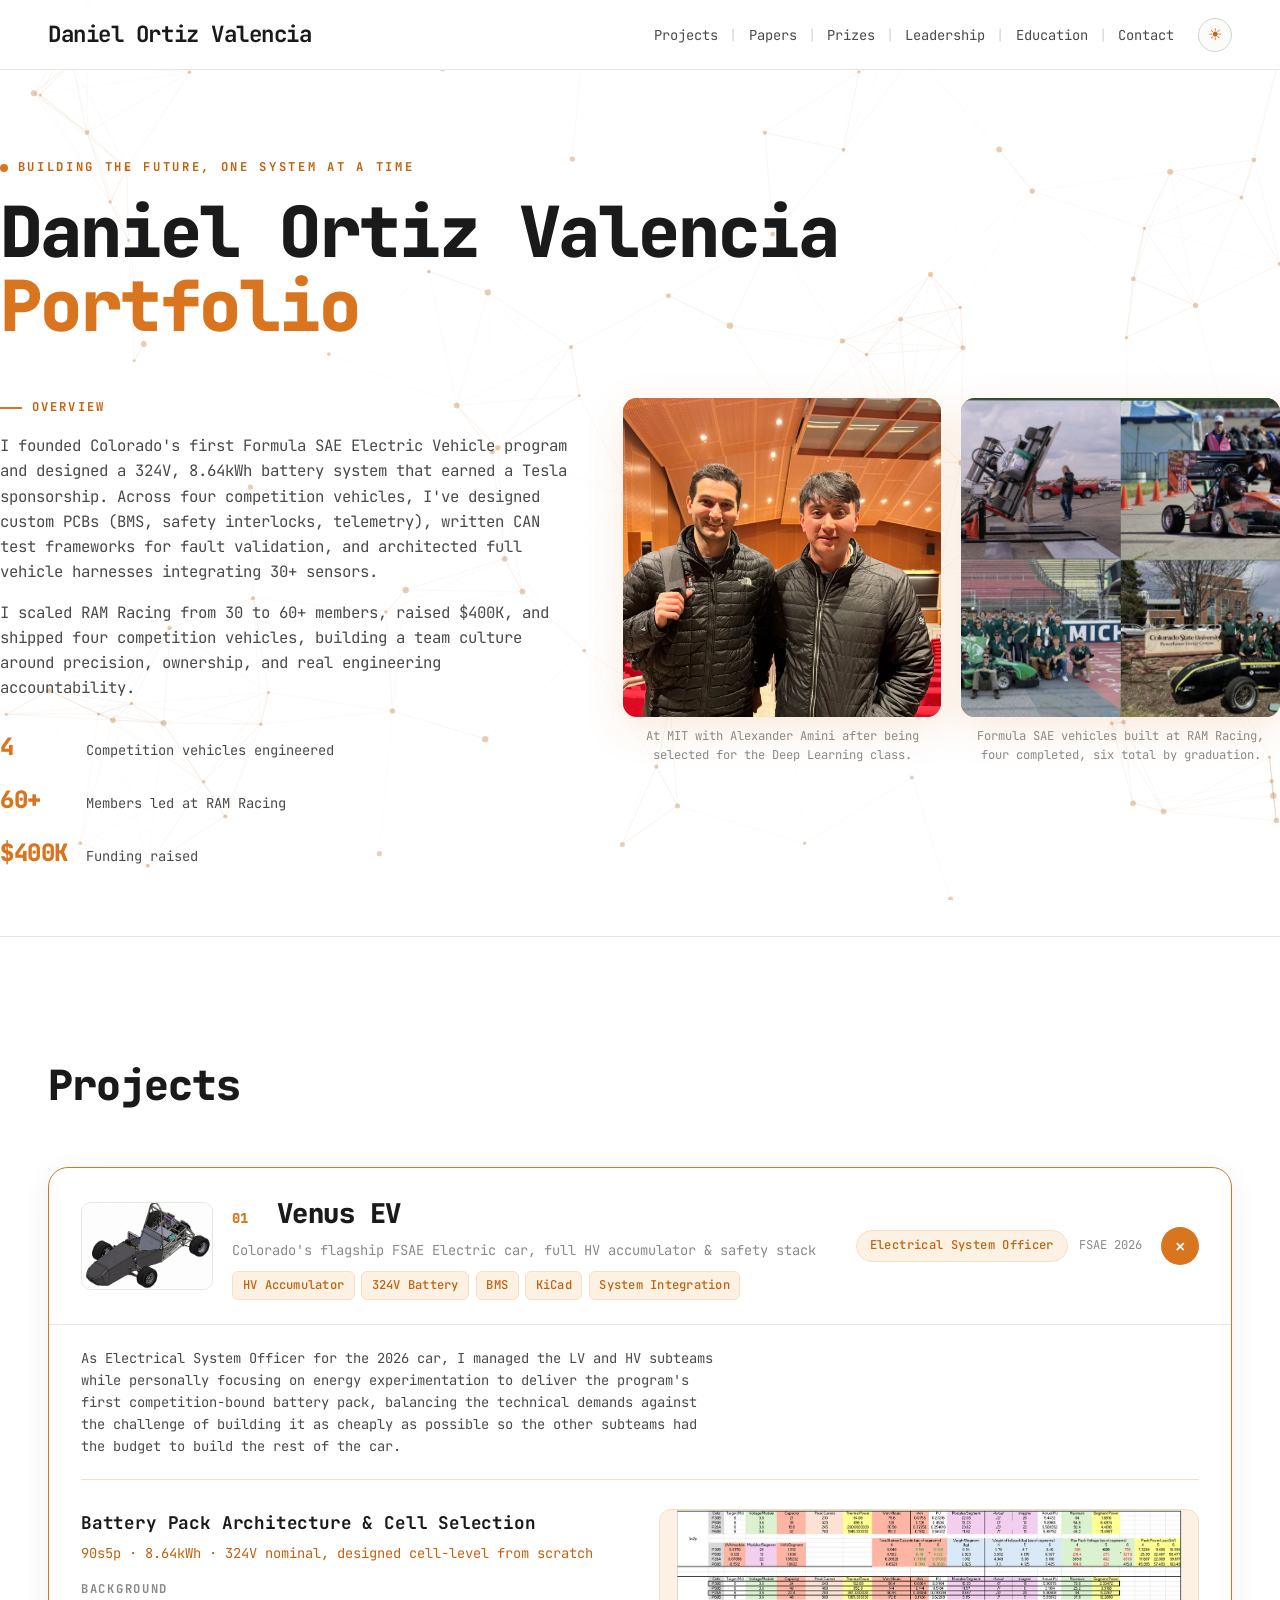
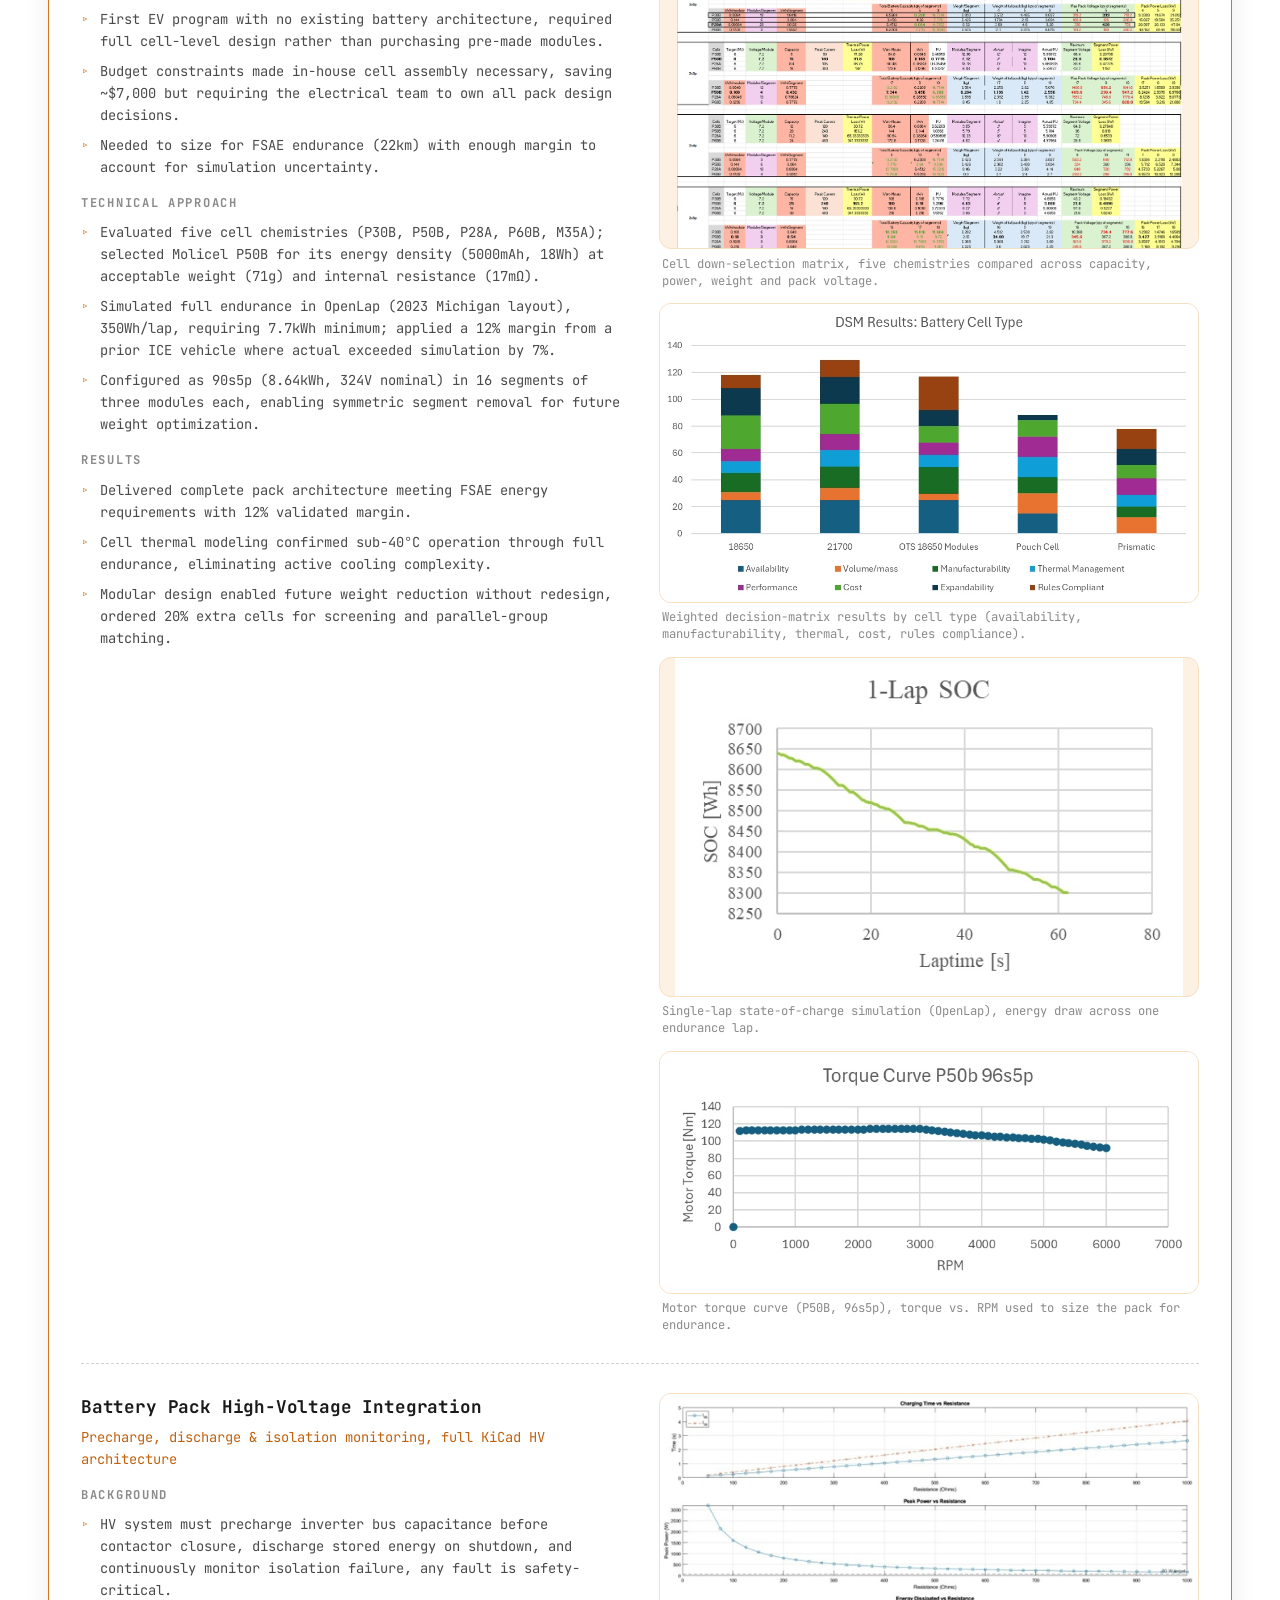
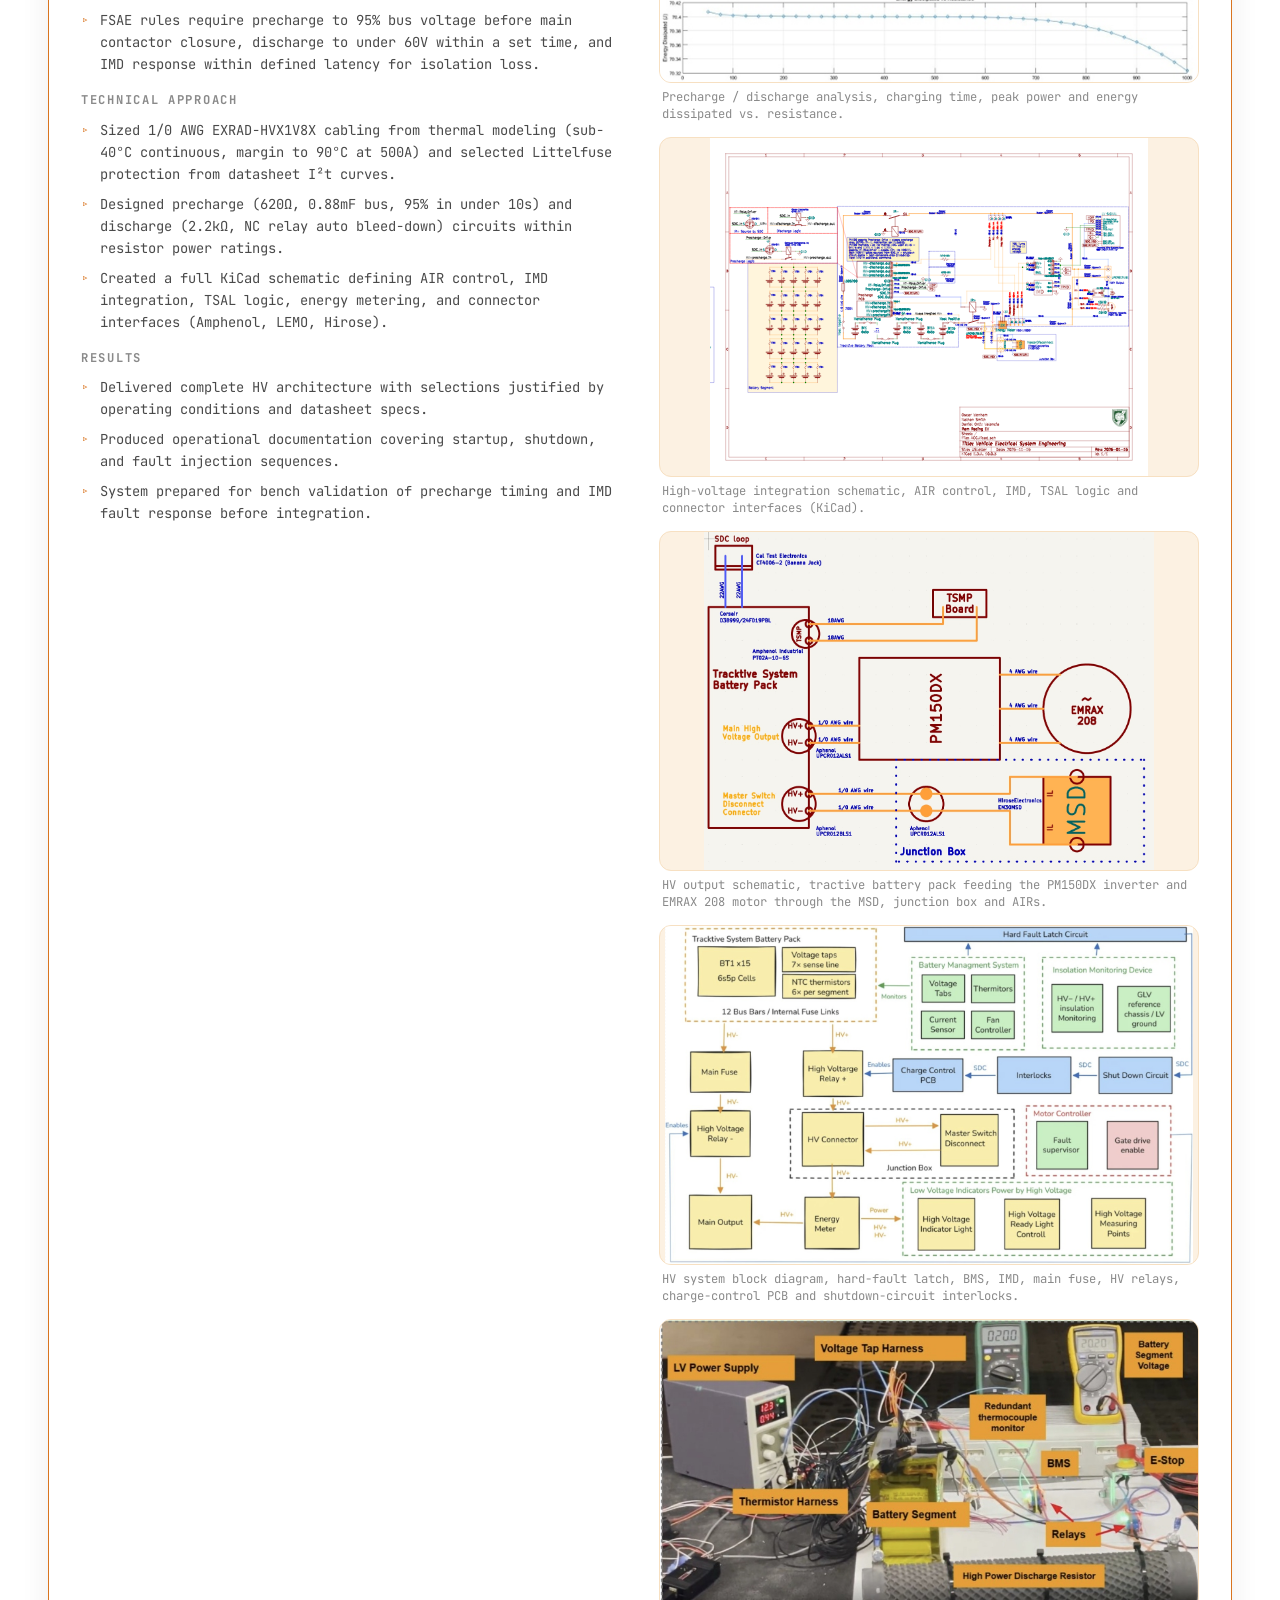
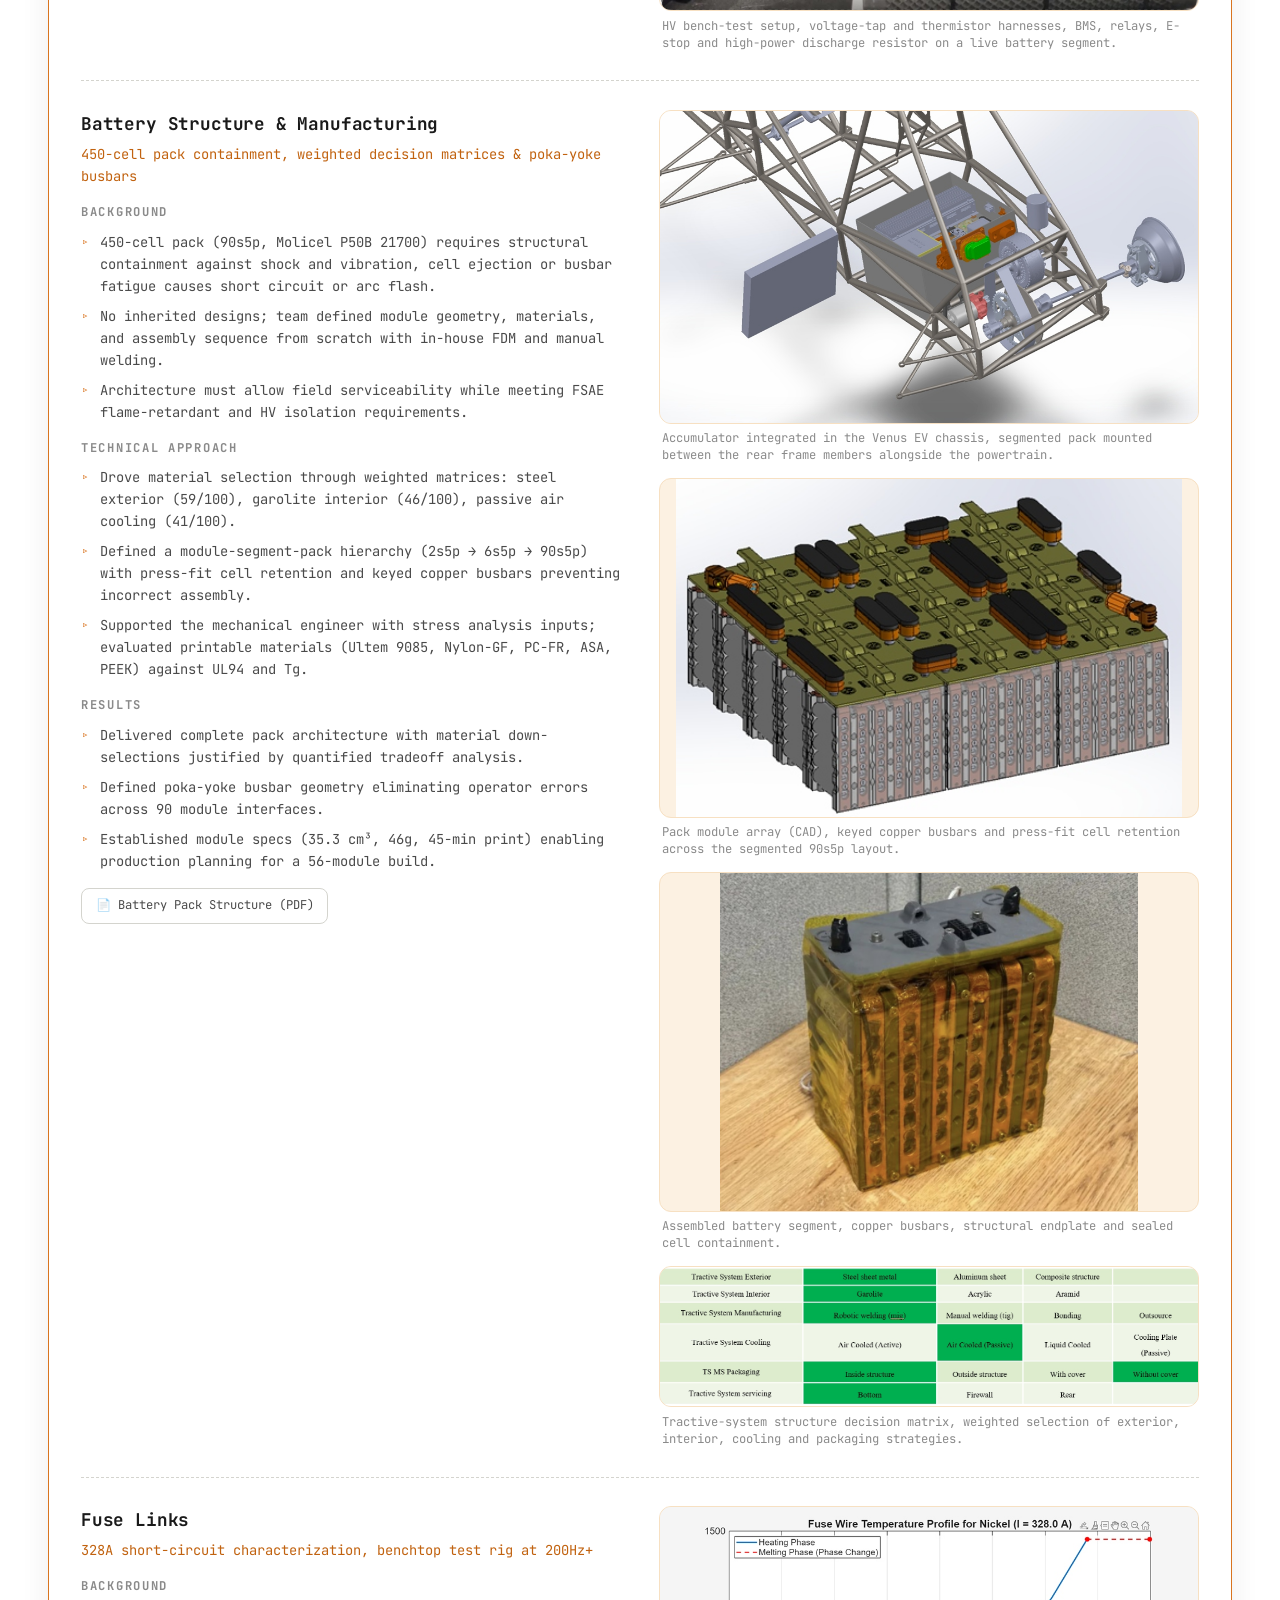
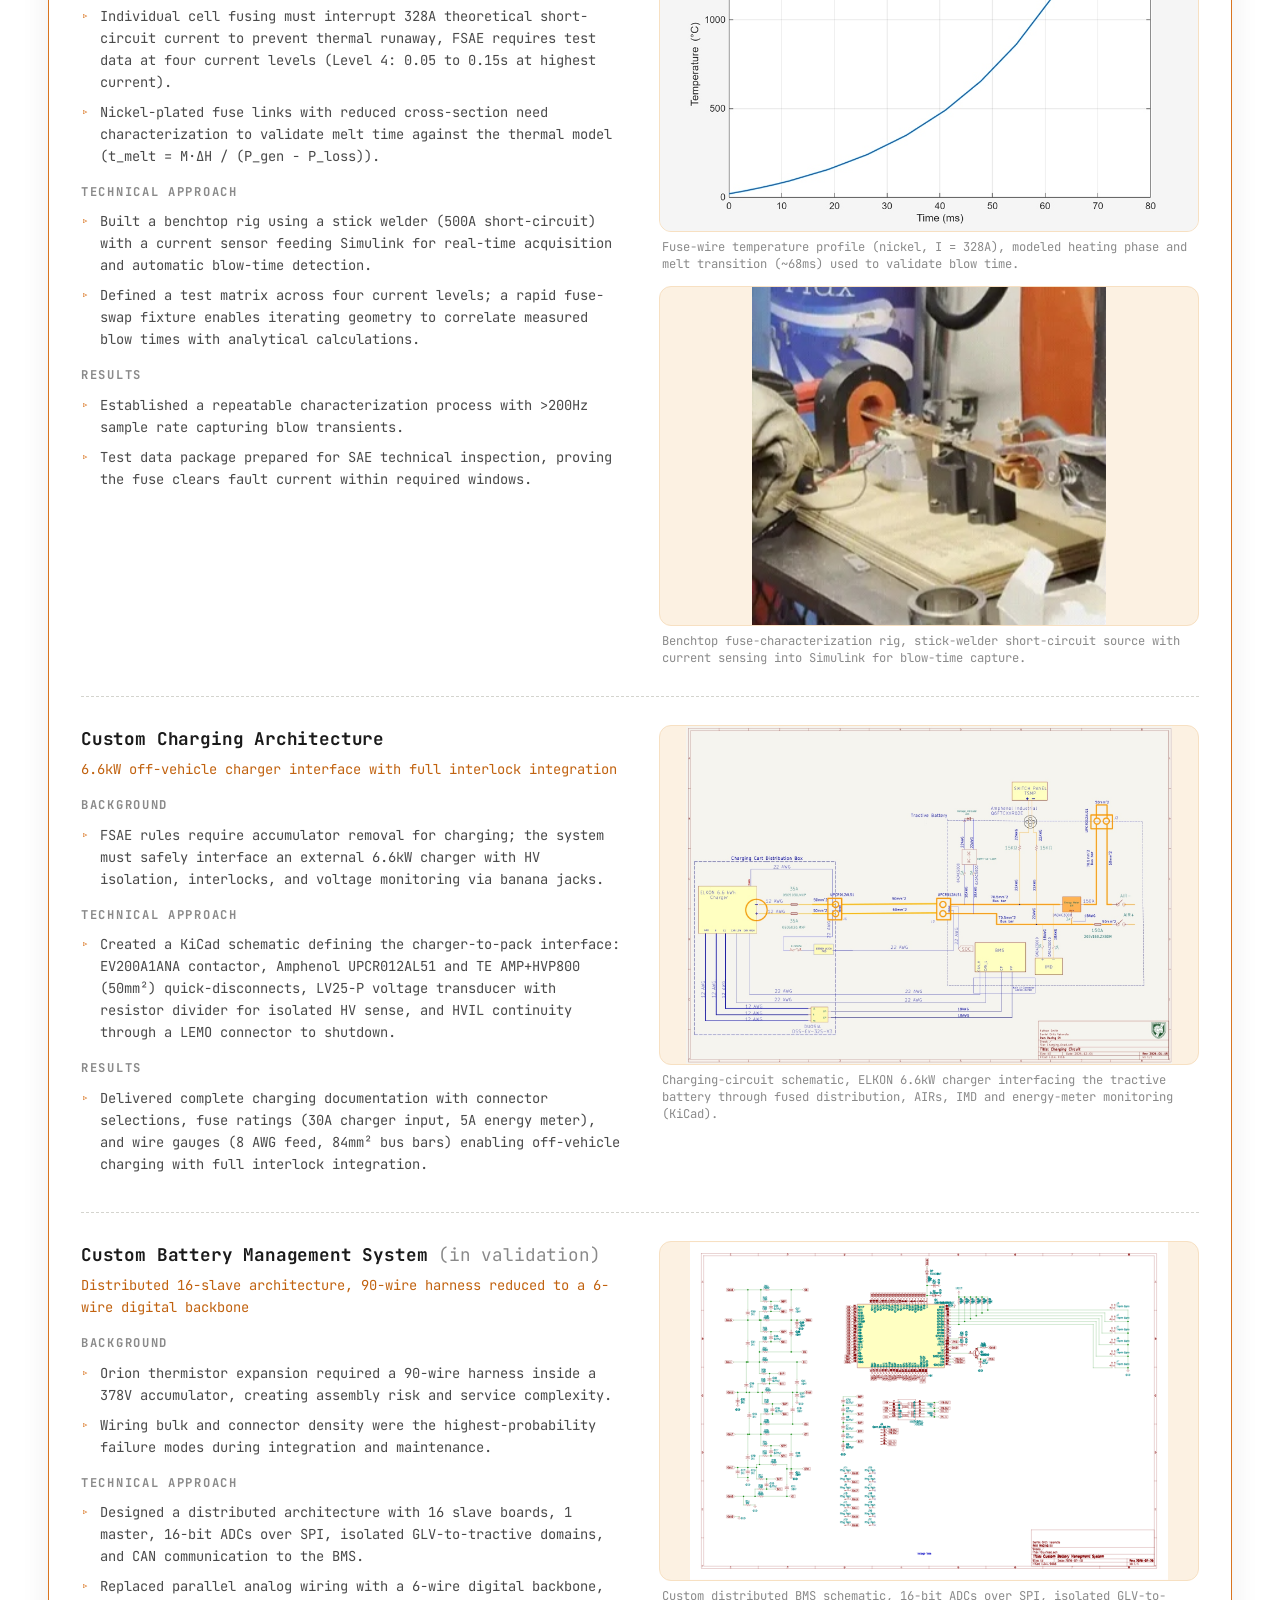
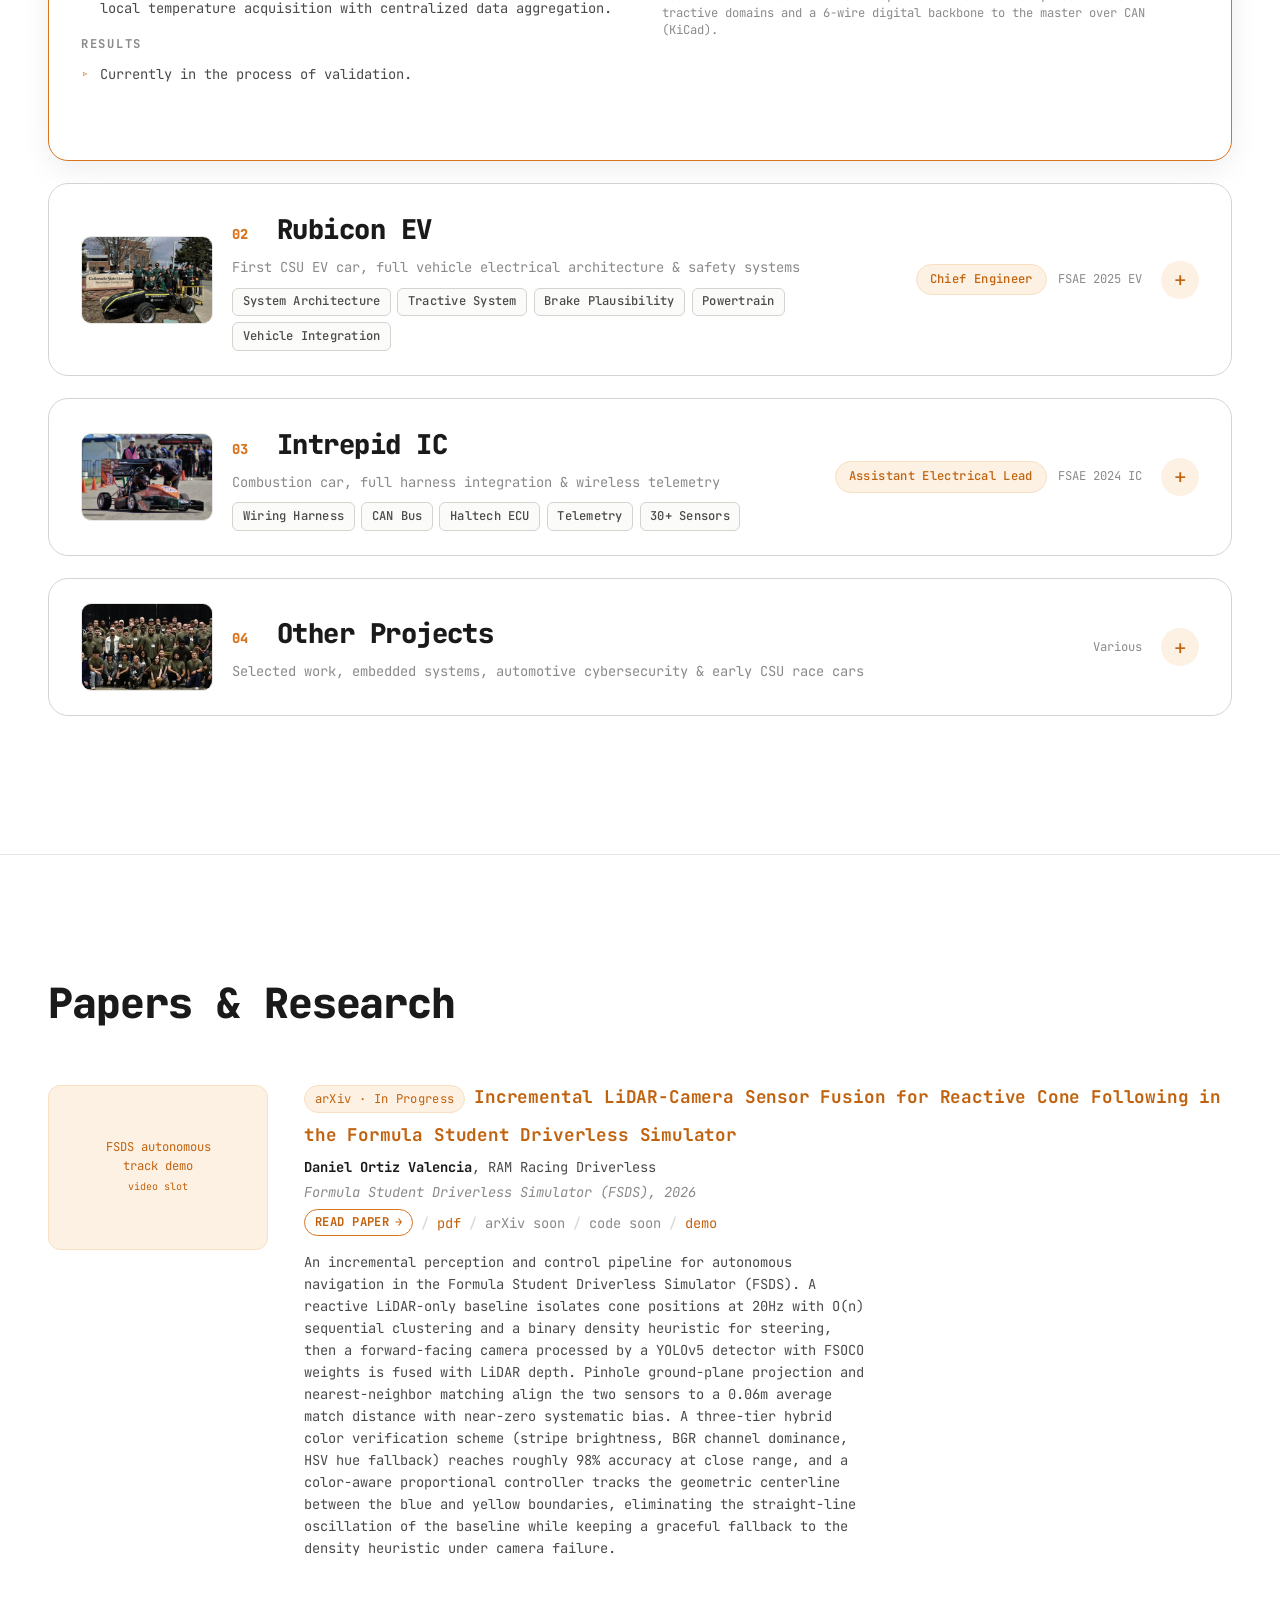
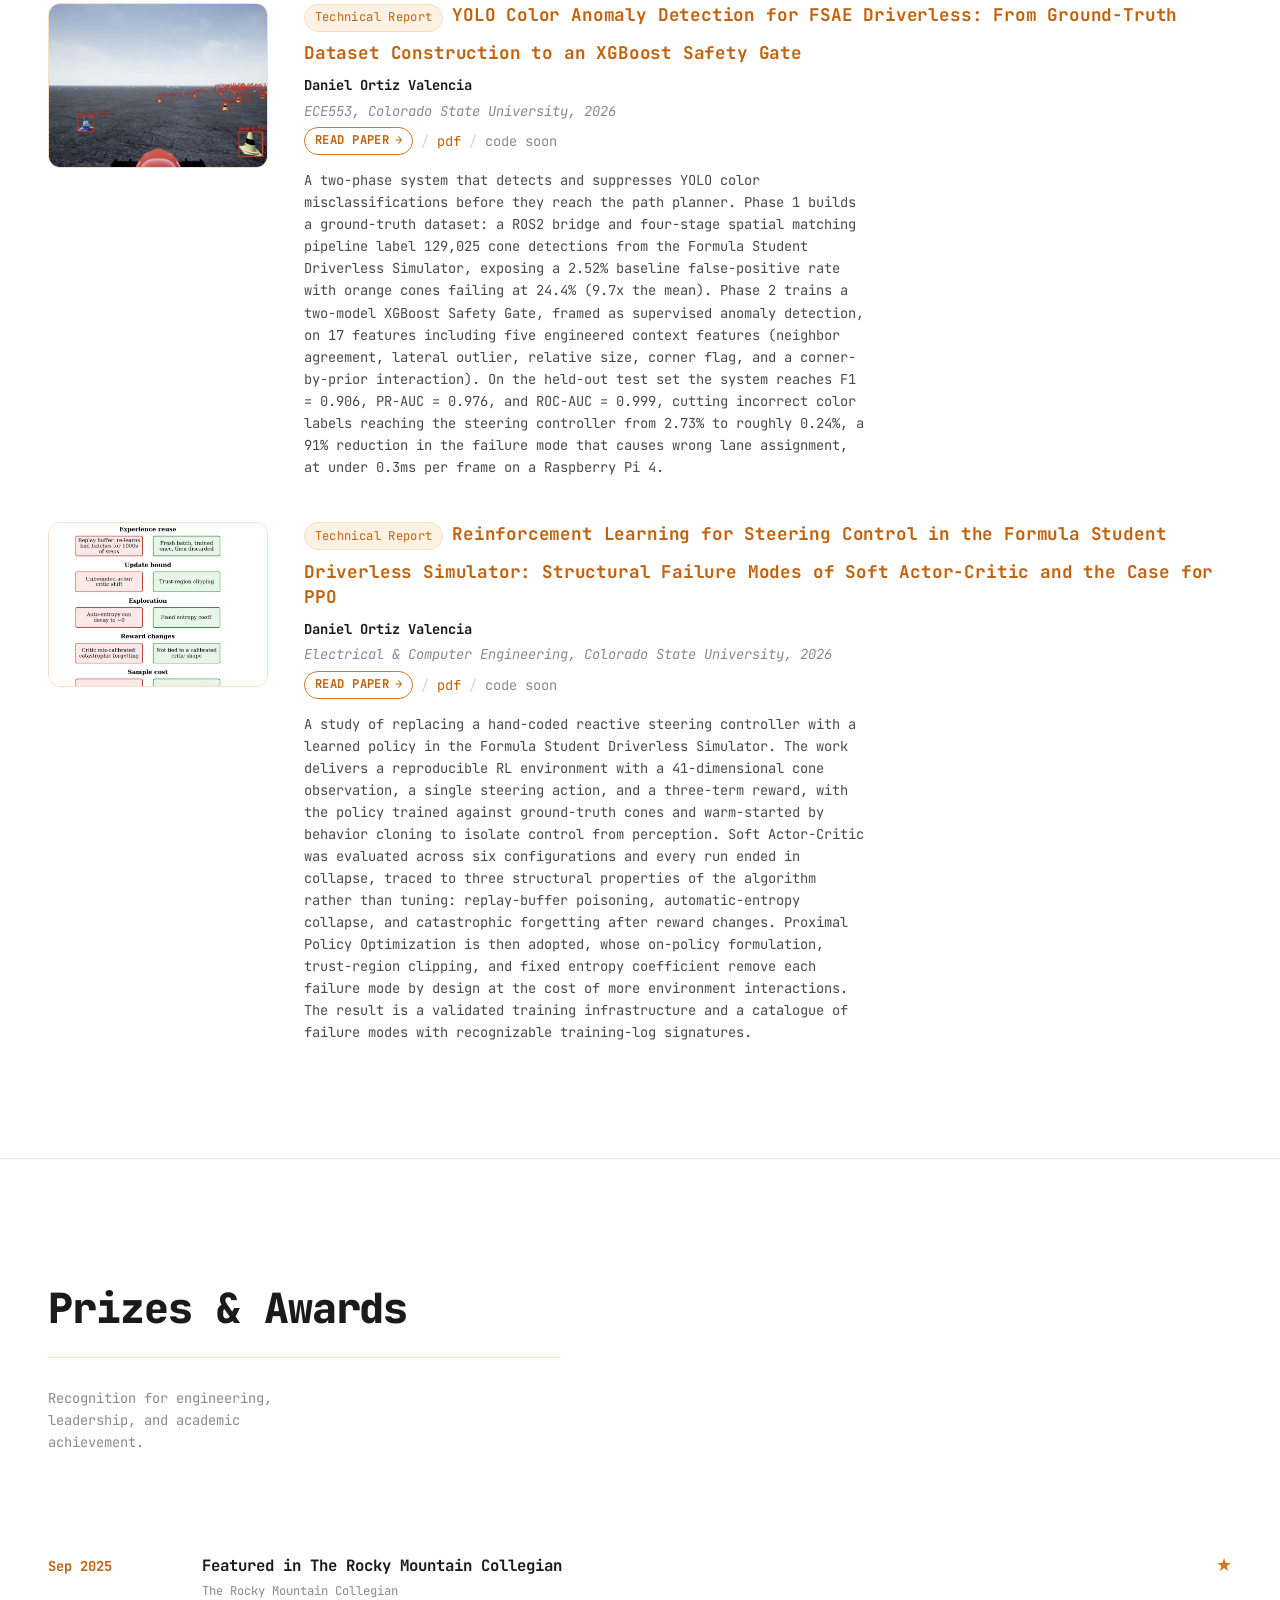
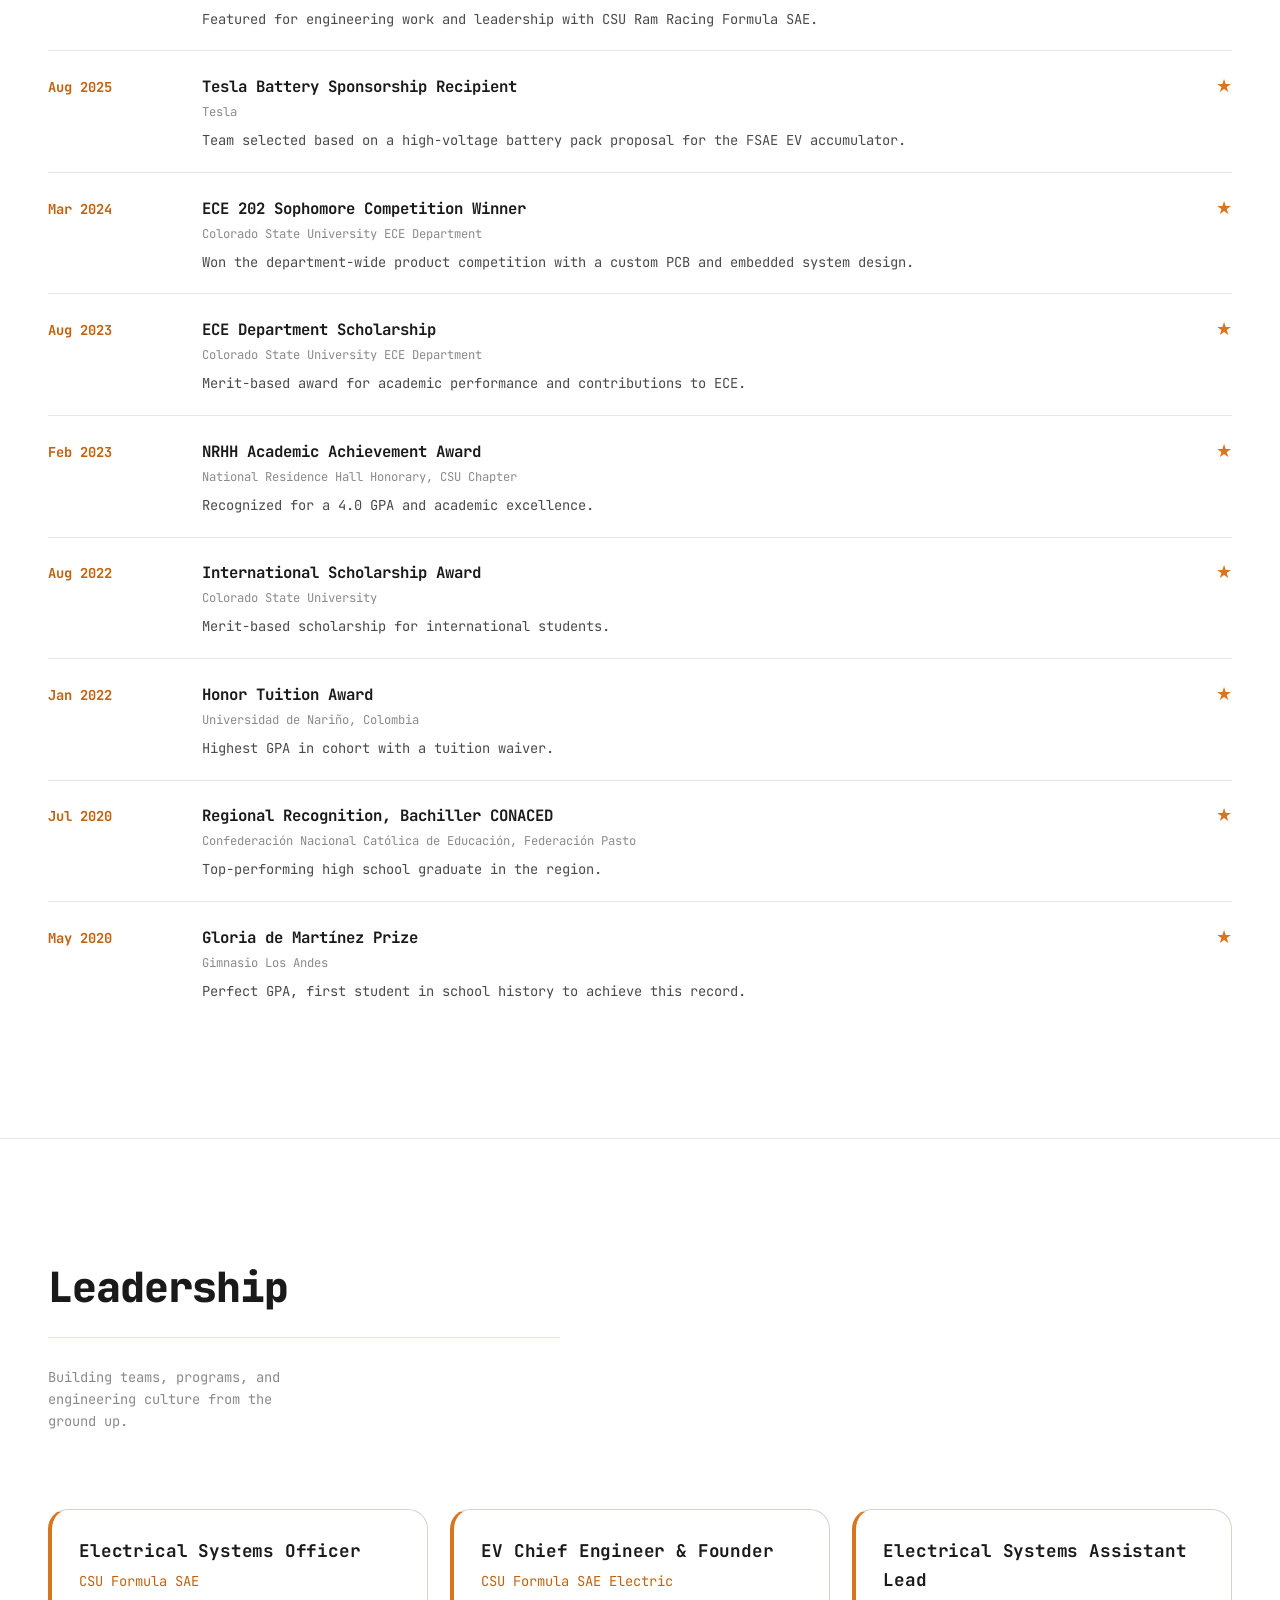
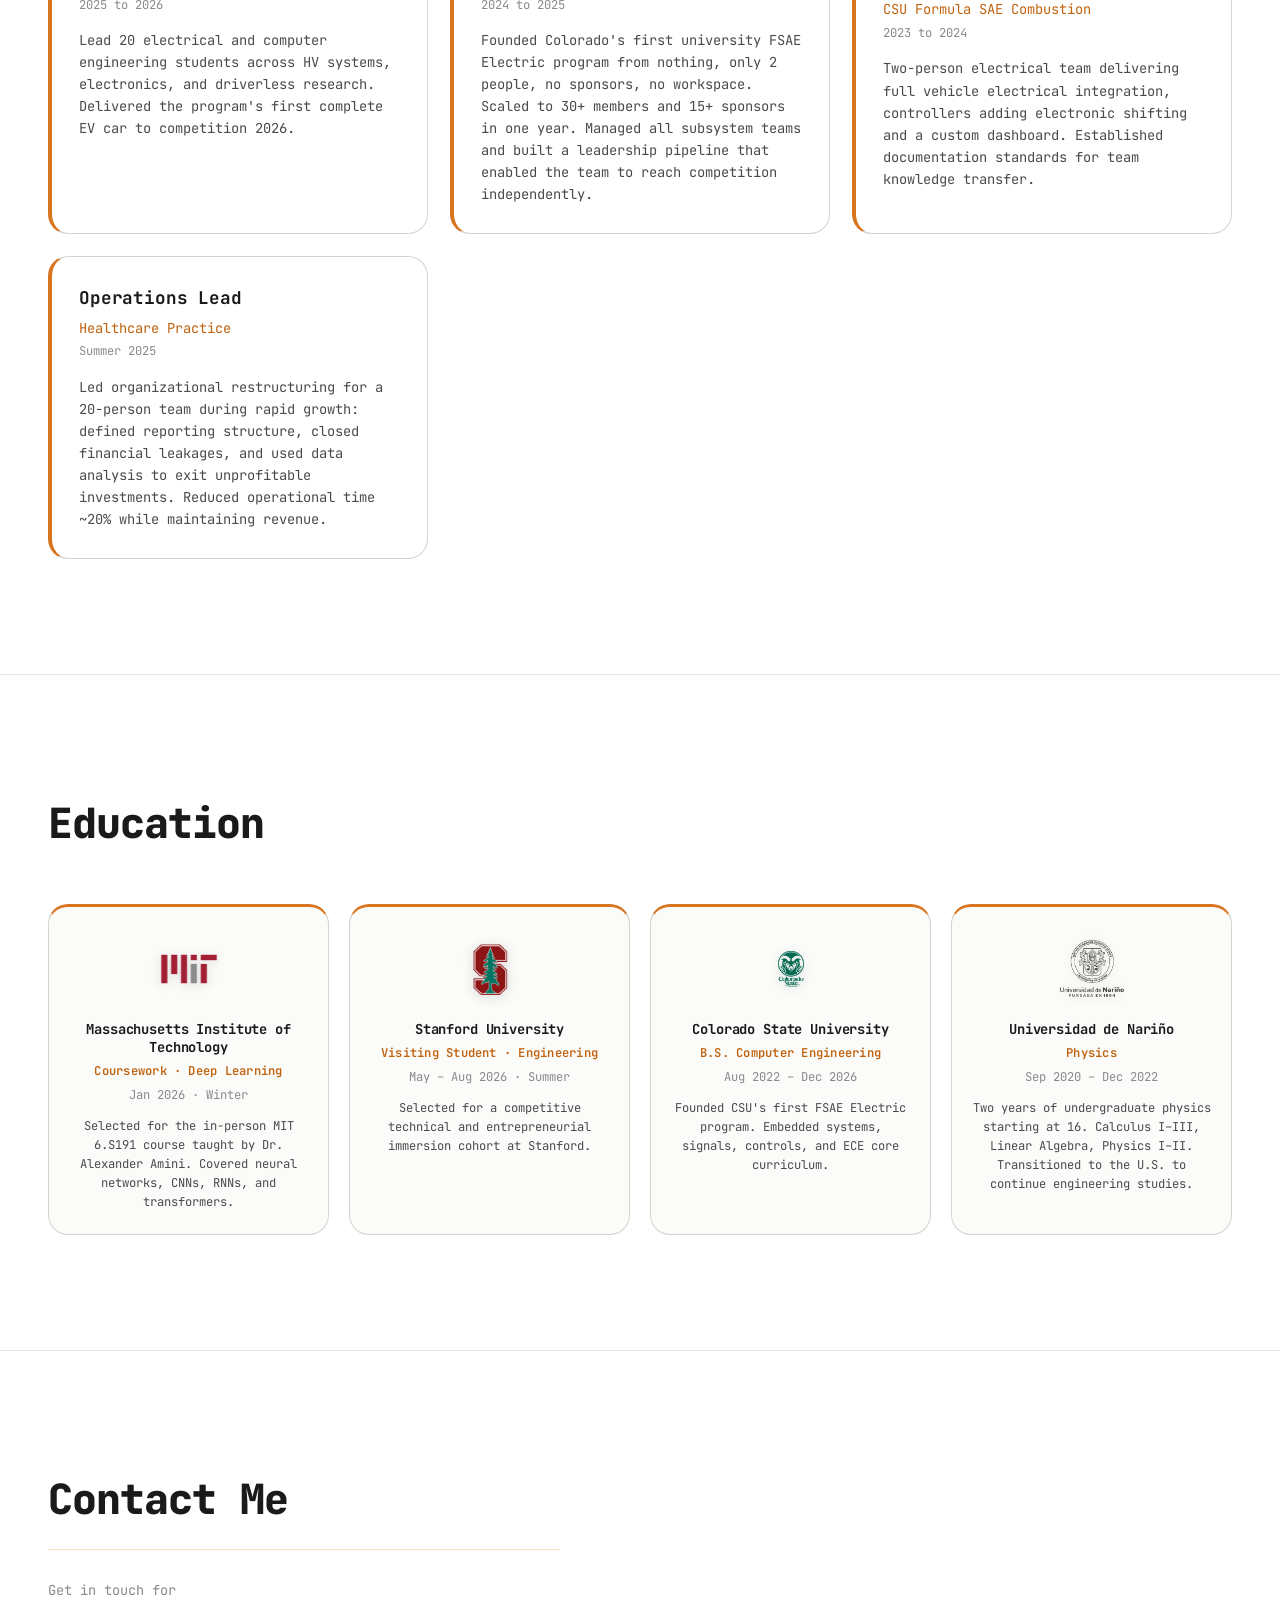
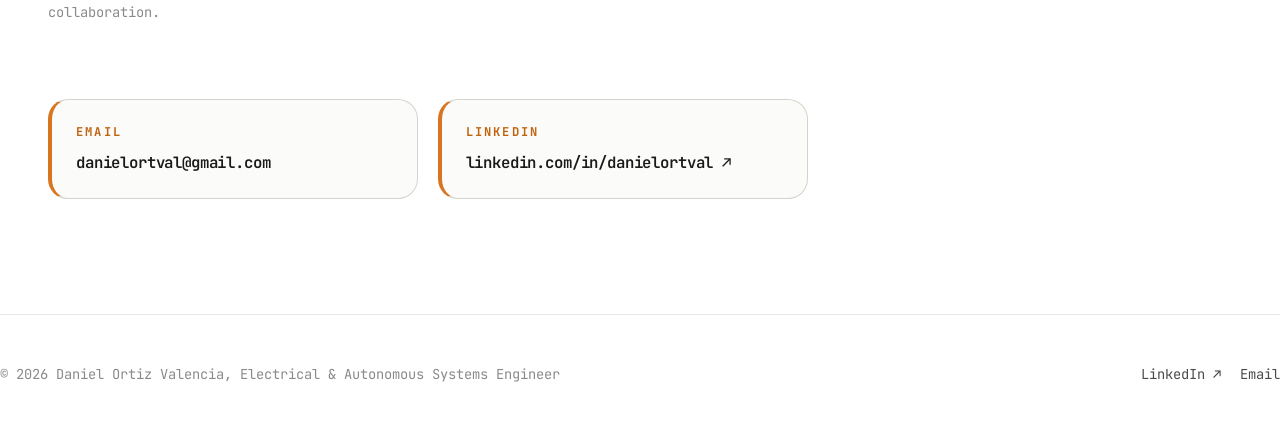
==== index.html @ e35dd41f "Add in-page paper reader with full text and large figures Clicking any of the three papers (title, t" ====
<!DOCTYPE html>
<html lang="en">
<head>
<meta charset="UTF-8" />
<meta name="viewport" content="width=device-width, initial-scale=1.0" />
<title>Daniel Ortiz Valencia, Portfolio</title>
<meta name="description" content="Daniel Ortiz Valencia, electrical & autonomous systems engineer. Founder of Colorado's first Formula SAE Electric program. Projects, papers, prizes, and leadership in HV battery systems and driverless racing." />
<meta property="og:title" content="Daniel Ortiz Valencia, Portfolio" />
<meta property="og:description" content="Electrical & autonomous systems engineer. HV battery architecture, driverless racing, six competition vehicles." />
<meta property="og:type" content="website" />
<link rel="preconnect" href="https://fonts.googleapis.com" />
<link rel="preconnect" href="https://fonts.gstatic.com" crossorigin />
<link href="https://fonts.googleapis.com/css2?family=JetBrains+Mono:wght@300;400;500;700;800&display=swap" rel="stylesheet" />
<link rel="stylesheet" href="styles.css" />
<link rel="icon" href="data:image/svg+xml,%3Csvg xmlns='http://www.w3.org/2000/svg' viewBox='0 0 32 32'%3E%3Crect width='32' height='32' rx='7' fill='%23d9741f'/%3E%3Cpath d='M9 8h6a8 8 0 010 16H9z' fill='none' stroke='white' stroke-width='3'/%3E%3C/svg%3E" />
</head>
<body>

<canvas id="neural-bg" aria-hidden="true"></canvas>

<!-- ============ HEADER ============ -->
<header class="header" id="header">
  <div class="header-inner">
    <a href="#top" class="brand">
      Daniel Ortiz Valencia
    </a>
    <nav class="nav">
      <a href="#projects">Projects</a><span class="sep">|</span>
      <a href="#papers">Papers</a><span class="sep">|</span>
      <a href="#prizes">Prizes</a><span class="sep">|</span>
      <a href="#leadership">Leadership</a><span class="sep">|</span>
      <a href="#education">Education</a><span class="sep">|</span>
      <a href="#contact">Contact</a>
      <button id="theme-toggle" class="theme-toggle" type="button" aria-label="Toggle dark mode" title="Toggle dark mode">
        <span class="theme-icon-sun" aria-hidden="true">☀</span><span class="theme-icon-moon" aria-hidden="true">☾</span>
      </button>
    </nav>
  </div>
</header>

<main id="top">

<!-- ============ HERO / OVERVIEW ============ -->
<section class="hero wrap">
  <div class="eyebrow"><span class="dot" aria-hidden="true"></span> Building the future, one system at a time</div>
  <h1>Daniel Ortiz Valencia<br><span class="accent">Portfolio</span></h1>

  <div class="overview-grid reveal">
    <div class="overview-text">
      <div class="section-label">Overview</div>
      <p>I founded Colorado's first Formula SAE Electric Vehicle program and designed a 324V, 8.64kWh battery system that earned a Tesla sponsorship. Across four competition vehicles, I've designed custom PCBs (BMS, safety interlocks, telemetry), written CAN test frameworks for fault validation, and architected full vehicle harnesses integrating 30+ sensors.</p>
      <p>I scaled RAM Racing from 30 to 60+ members, raised $400K, and shipped four competition vehicles, building a team culture around precision, ownership, and real engineering accountability.</p>
      <div class="stats">
        <div class="stat"><span class="num">4</span><span class="lbl">Competition vehicles engineered</span></div>
        <div class="stat"><span class="num">60+</span><span class="lbl">Members led at RAM Racing</span></div>
        <div class="stat"><span class="num">$400K</span><span class="lbl">Funding raised</span></div>
      </div>
    </div>

    <div>
      <div class="overview-imgs">
        <figure style="margin:0">
          <div class="imgslot">
            <img src="assets/overview/me.jpg" alt="Daniel Ortiz Valencia at MIT" onerror="this.style.display='none';this.parentNode.querySelector('.ph').style.display='flex';" />
            <span class="ph" style="display:none">Image of me<small>at MIT with Alexander Amini</small></span>
          </div>
          <figcaption class="img-caption">At MIT with Alexander Amini after being selected for the Deep Learning class.</figcaption>
        </figure>
        <figure style="margin:0">
          <div class="imgslot">
            <img src="assets/overview/cars.jpg" alt="Formula SAE vehicles" onerror="this.style.display='none';this.parentNode.querySelector('.ph').style.display='flex';" />
            <span class="ph" style="display:none">Image of the cars<small>RAM Racing fleet</small></span>
          </div>
          <figcaption class="img-caption">Formula SAE vehicles built at RAM Racing, four completed, six total by graduation.</figcaption>
        </figure>
      </div>
    </div>
  </div>
</section>

<!-- ============ PROJECTS ============ -->
<section class="section" id="projects">
  <div class="wrap">
    <div class="section-head reveal">
      <h2>Projects</h2>
    </div>

    <!-- ===== Venus EV ===== -->
    <details class="car reveal" open>
      <summary class="car-summary">
        <span class="car-thumb">
          <img src="assets/projects/rr26ev/thumb.jpg" alt="Venus EV Formula SAE Electric car" loading="lazy" onerror="this.style.display='none';this.parentNode.classList.add('noimg');" />
        </span>
        <span class="car-headtext">
          <span class="car-toprow"><span class="car-index">01</span><span class="car-name">Venus EV</span></span>
          <span class="car-tagline">Colorado's flagship FSAE Electric car, full HV accumulator &amp; safety stack</span>
          <span class="car-keywords">
            <span class="kw">HV Accumulator</span><span class="kw">324V Battery</span><span class="kw">BMS</span><span class="kw">KiCad</span><span class="kw">System Integration</span>
          </span>
        </span>
        <span class="car-meta">
          <span class="car-role">Electrical System Officer</span>
          <span class="car-year">FSAE 2026</span>
        </span>
        <span class="car-toggle" aria-hidden="true">+</span>
      </summary>
      <div class="car-body">
        <p class="car-intro">As Electrical System Officer for the 2026 car, I managed the LV and HV subteams while personally focusing on energy experimentation to deliver the program's first competition-bound battery pack, balancing the technical demands against the challenge of building it as cheaply as possible so the other subteams had the budget to build the rest of the car.</p>

        <div class="sub">
          <div class="sub-text">
            <div class="sub-title">Battery Pack Architecture &amp; Cell Selection</div>
            <div class="sub-blurb">90s5p · 8.64kWh · 324V nominal, designed cell-level from scratch</div>
            <h4>Background</h4><ul>
              <li>First EV program with no existing battery architecture, required full cell-level design rather than purchasing pre-made modules.</li>
              <li>Budget constraints made in-house cell assembly necessary, saving ~$7,000 but requiring the electrical team to own all pack design decisions.</li>
              <li>Needed to size for FSAE endurance (22km) with enough margin to account for simulation uncertainty.</li>
            </ul>
            <h4>Technical Approach</h4><ul>
              <li>Evaluated five cell chemistries (P30B, P50B, P28A, P60B, M35A); selected Molicel P50B for its energy density (5000mAh, 18Wh) at acceptable weight (71g) and internal resistance (17mΩ).</li>
              <li>Simulated full endurance in OpenLap (2023 Michigan layout), 350Wh/lap, requiring 7.7kWh minimum; applied a 12% margin from a prior ICE vehicle where actual exceeded simulation by 7%.</li>
              <li>Configured as 90s5p (8.64kWh, 324V nominal) in 16 segments of three modules each, enabling symmetric segment removal for future weight optimization.</li>
            </ul>
            <h4>Results</h4><ul>
              <li>Delivered complete pack architecture meeting FSAE energy requirements with 12% validated margin.</li>
              <li>Cell thermal modeling confirmed sub-40°C operation through full endurance, eliminating active cooling complexity.</li>
              <li>Modular design enabled future weight reduction without redesign, ordered 20% extra cells for screening and parallel-group matching.</li>
            </ul>
          </div>
          <div class="sub-photos" data-label="Battery pack architecture" data-media='[{"src":"assets/projects/rr26ev/arch-1.jpg","caption":"Cell down-selection matrix, five chemistries compared across capacity, power, weight and pack voltage."},{"src":"assets/projects/rr26ev/arch-2.jpg","caption":"Weighted decision-matrix results by cell type (availability, manufacturability, thermal, cost, rules compliance)."},{"src":"assets/projects/rr26ev/arch-3.jpg","caption":"Single-lap state-of-charge simulation (OpenLap), energy draw across one endurance lap."},{"src":"assets/projects/rr26ev/arch-torque.jpg","caption":"Motor torque curve (P50B, 96s5p), torque vs. RPM used to size the pack for endurance."}]'></div>
        </div>

        <div class="sub">
          <div class="sub-text">
            <div class="sub-title">Battery Pack High-Voltage Integration</div>
            <div class="sub-blurb">Precharge, discharge &amp; isolation monitoring, full KiCad HV architecture</div>
            <h4>Background</h4><ul>
              <li>HV system must precharge inverter bus capacitance before contactor closure, discharge stored energy on shutdown, and continuously monitor isolation failure, any fault is safety-critical.</li>
              <li>FSAE rules require precharge to 95% bus voltage before main contactor closure, discharge to under 60V within a set time, and IMD response within defined latency for isolation loss.</li>
            </ul>
            <h4>Technical Approach</h4><ul>
              <li>Sized 1/0 AWG EXRAD-HVX1V8X cabling from thermal modeling (sub-40°C continuous, margin to 90°C at 500A) and selected Littelfuse protection from datasheet I²t curves.</li>
              <li>Designed precharge (620Ω, 0.88mF bus, 95% in under 10s) and discharge (2.2kΩ, NC relay auto bleed-down) circuits within resistor power ratings.</li>
              <li>Created a full KiCad schematic defining AIR control, IMD integration, TSAL logic, energy metering, and connector interfaces (Amphenol, LEMO, Hirose).</li>
            </ul>
            <h4>Results</h4><ul>
              <li>Delivered complete HV architecture with selections justified by operating conditions and datasheet specs.</li>
              <li>Produced operational documentation covering startup, shutdown, and fault injection sequences.</li>
              <li>System prepared for bench validation of precharge timing and IMD fault response before integration.</li>
            </ul>
          </div>
          <div class="sub-photos" data-label="HV integration" data-media='[{"src":"assets/projects/rr26ev/hv-1.jpg","caption":"Precharge / discharge analysis, charging time, peak power and energy dissipated vs. resistance."},{"src":"assets/projects/rr26ev/hv-2.svg","caption":"High-voltage integration schematic, AIR control, IMD, TSAL logic and connector interfaces (KiCad)."},{"src":"assets/projects/rr26ev/hv-integration-2.jpg","caption":"HV output schematic, tractive battery pack feeding the PM150DX inverter and EMRAX 208 motor through the MSD, junction box and AIRs."},{"src":"assets/projects/rr26ev/hv-integration-4.jpg","caption":"HV system block diagram, hard-fault latch, BMS, IMD, main fuse, HV relays, charge-control PCB and shutdown-circuit interlocks."},{"src":"assets/projects/rr26ev/hv-integration-3.jpg","caption":"HV bench-test setup, voltage-tap and thermistor harnesses, BMS, relays, E-stop and high-power discharge resistor on a live battery segment."}]'></div>
        </div>

        <div class="sub">
          <div class="sub-text">
            <div class="sub-title">Battery Structure &amp; Manufacturing</div>
            <div class="sub-blurb">450-cell pack containment, weighted decision matrices &amp; poka-yoke busbars</div>
            <h4>Background</h4><ul>
              <li>450-cell pack (90s5p, Molicel P50B 21700) requires structural containment against shock and vibration, cell ejection or busbar fatigue causes short circuit or arc flash.</li>
              <li>No inherited designs; team defined module geometry, materials, and assembly sequence from scratch with in-house FDM and manual welding.</li>
              <li>Architecture must allow field serviceability while meeting FSAE flame-retardant and HV isolation requirements.</li>
            </ul>
            <h4>Technical Approach</h4><ul>
              <li>Drove material selection through weighted matrices: steel exterior (59/100), garolite interior (46/100), passive air cooling (41/100).</li>
              <li>Defined a module-segment-pack hierarchy (2s5p → 6s5p → 90s5p) with press-fit cell retention and keyed copper busbars preventing incorrect assembly.</li>
              <li>Supported the mechanical engineer with stress analysis inputs; evaluated printable materials (Ultem 9085, Nylon-GF, PC-FR, ASA, PEEK) against UL94 and Tg.</li>
            </ul>
            <h4>Results</h4><ul>
              <li>Delivered complete pack architecture with material down-selections justified by quantified tradeoff analysis.</li>
              <li>Defined poka-yoke busbar geometry eliminating operator errors across 90 module interfaces.</li>
              <li>Established module specs (35.3 cm³, 46g, 45-min print) enabling production planning for a 56-module build.</li>
            </ul>
            <div class="sub-links">
              <a class="btn ghost" href="assets/docs/Battery_Pack_Structure.pdf" target="_blank" rel="noopener">📄 Battery Pack Structure (PDF)</a>
            </div>
          </div>
          <div class="sub-photos" data-label="Structure & manufacturing" data-media='[{"src":"assets/projects/rr26ev/struct-2026-4.jpg","caption":"Accumulator integrated in the Venus EV chassis, segmented pack mounted between the rear frame members alongside the powertrain."},{"src":"assets/projects/rr26ev/struct-2026-3.jpg","caption":"Pack module array (CAD), keyed copper busbars and press-fit cell retention across the segmented 90s5p layout."},{"src":"assets/projects/rr26ev/struct-2026-1.jpg","caption":"Assembled battery segment, copper busbars, structural endplate and sealed cell containment."},{"src":"assets/projects/rr26ev/struct-2026-2.jpg","caption":"Tractive-system structure decision matrix, weighted selection of exterior, interior, cooling and packaging strategies."}]'></div>
        </div>

        <div class="sub">
          <div class="sub-text">
            <div class="sub-title">Fuse Links</div>
            <div class="sub-blurb">328A short-circuit characterization, benchtop test rig at 200Hz+</div>
            <h4>Background</h4><ul>
              <li>Individual cell fusing must interrupt 328A theoretical short-circuit current to prevent thermal runaway, FSAE requires test data at four current levels (Level 4: 0.05 to 0.15s at highest current).</li>
              <li>Nickel-plated fuse links with reduced cross-section need characterization to validate melt time against the thermal model (t_melt = M·ΔH / (P_gen - P_loss)).</li>
            </ul>
            <h4>Technical Approach</h4><ul>
              <li>Built a benchtop rig using a stick welder (500A short-circuit) with a current sensor feeding Simulink for real-time acquisition and automatic blow-time detection.</li>
              <li>Defined a test matrix across four current levels; a rapid fuse-swap fixture enables iterating geometry to correlate measured blow times with analytical calculations.</li>
            </ul>
            <h4>Results</h4><ul>
              <li>Established a repeatable characterization process with &gt;200Hz sample rate capturing blow transients.</li>
              <li>Test data package prepared for SAE technical inspection, proving the fuse clears fault current within required windows.</li>
            </ul>
          </div>
          <div class="sub-photos" data-label="Fuse-link characterization" data-media='[{"src":"assets/projects/rr26ev/fuse-1.jpg","caption":"Fuse-wire temperature profile (nickel, I = 328A), modeled heating phase and melt transition (~68ms) used to validate blow time."},{"src":"assets/projects/rr26ev/fuse-2.jpg","caption":"Benchtop fuse-characterization rig, stick-welder short-circuit source with current sensing into Simulink for blow-time capture."}]'></div>
        </div>

        <div class="sub">
          <div class="sub-text">
            <div class="sub-title">Custom Charging Architecture</div>
            <div class="sub-blurb">6.6kW off-vehicle charger interface with full interlock integration</div>
            <h4>Background</h4><ul>
              <li>FSAE rules require accumulator removal for charging; the system must safely interface an external 6.6kW charger with HV isolation, interlocks, and voltage monitoring via banana jacks.</li>
            </ul>
            <h4>Technical Approach</h4><ul>
              <li>Created a KiCad schematic defining the charger-to-pack interface: EV200A1ANA contactor, Amphenol UPCR012AL51 and TE AMP+HVP800 (50mm²) quick-disconnects, LV25-P voltage transducer with resistor divider for isolated HV sense, and HVIL continuity through a LEMO connector to shutdown.</li>
            </ul>
            <h4>Results</h4><ul>
              <li>Delivered complete charging documentation with connector selections, fuse ratings (30A charger input, 5A energy meter), and wire gauges (8 AWG feed, 84mm² bus bars) enabling off-vehicle charging with full interlock integration.</li>
            </ul>
          </div>
          <div class="sub-photos" data-label="Charging architecture" data-media='[{"src":"assets/projects/rr26ev/charging-1.jpg","caption":"Charging-circuit schematic, ELKON 6.6kW charger interfacing the tractive battery through fused distribution, AIRs, IMD and energy-meter monitoring (KiCad)."}]'></div>
        </div>

        <div class="sub">
          <div class="sub-text">
            <div class="sub-title">Custom Battery Management System <span style="color:var(--ink-faint);font-weight:400">(in validation)</span></div>
            <div class="sub-blurb">Distributed 16-slave architecture, 90-wire harness reduced to a 6-wire digital backbone</div>
            <h4>Background</h4><ul>
              <li>Orion thermistor expansion required a 90-wire harness inside a 378V accumulator, creating assembly risk and service complexity.</li>
              <li>Wiring bulk and connector density were the highest-probability failure modes during integration and maintenance.</li>
            </ul>
            <h4>Technical Approach</h4><ul>
              <li>Designed a distributed architecture with 16 slave boards, 1 master, 16-bit ADCs over SPI, isolated GLV-to-tractive domains, and CAN communication to the BMS.</li>
              <li>Replaced parallel analog wiring with a 6-wire digital backbone, local temperature acquisition with centralized data aggregation.</li>
            </ul>
            <h4>Results</h4><ul><li>Currently in the process of validation.</li></ul>
          </div>
          <div class="sub-photos" data-label="Custom BMS" data-media='[{"src":"assets/projects/rr26ev/bms-schematic.svg","caption":"Custom distributed BMS schematic, 16-bit ADCs over SPI, isolated GLV-to-tractive domains and a 6-wire digital backbone to the master over CAN (KiCad)."}]'></div>
        </div>
      </div>
    </details>

    <!-- ===== Rubicon EV ===== -->
    <details class="car reveal">
      <summary class="car-summary">
        <span class="car-thumb">
          <img src="assets/projects/rubicon/thumb.jpg" alt="Rubicon EV, first CSU Formula SAE Electric car" loading="lazy" onerror="this.style.display='none';this.parentNode.classList.add('noimg');" />
        </span>
        <span class="car-headtext">
          <span class="car-toprow"><span class="car-index">02</span><span class="car-name">Rubicon EV</span></span>
          <span class="car-tagline">First CSU EV car, full vehicle electrical architecture &amp; safety systems</span>
          <span class="car-keywords">
            <span class="kw">System Architecture</span><span class="kw">Tractive System</span><span class="kw">Brake Plausibility</span><span class="kw">Powertrain</span><span class="kw">Vehicle Integration</span>
          </span>
        </span>
        <span class="car-meta">
          <span class="car-role">Chief Engineer</span>
          <span class="car-year">FSAE 2025 EV</span>
        </span>
        <span class="car-toggle" aria-hidden="true">+</span>
      </summary>
      <div class="car-body">
        <p class="car-intro">As Chief Engineer of CSU's first electric car, I owned the full vehicle architecture and supported the powertrain and suspension teams, managing timelines across six mechanical and electrical subteams to deliver the first FSAE EV prototype in the Rocky Mountain region.</p>

        <div class="sub">
          <div class="sub-text">
            <div class="sub-title">Formula SAE Electric Vehicle System Architecture</div>
            <div class="sub-blurb">Full HV, LV &amp; safety architecture, bench-testable before integration</div>
            <h4>Context</h4><ul>
              <li>Integrated HV powertrain and LV controls into one vehicle-level design meeting FSAE shutdown and safety requirements.</li>
              <li>Coordinated interfaces across inverter PM100DX, Orion VMS2, accumulator, and vehicle controls with mixed signal types.</li>
              <li>Needed a bench-testable architecture to validate interlocks and communication before accumulator integration.</li>
            </ul>
            <h4>Technical Approach</h4><ul>
              <li>Engineered full HV, LV, and safety system architecture and interfaces.</li>
              <li>Defined shutdown, interlock, and communication paths (CAN, analog, digital).</li>
              <li>Created complete KiCad schematics from component datasheets.</li>
            </ul>
            <h4>Results</h4><ul>
              <li>Delivered complete electrical schematics used by all subteams.</li>
              <li>Enabled bench testing of HV, LV, and safety interactions before vehicle integration.</li>
              <li>Reduced integration risk during first high-voltage power-up.</li>
            </ul>
          </div>
          <div class="sub-photos" data-label="System architecture" data-media='[{"src":"assets/projects/rubicon/sysarch.svg","caption":"Full vehicle electrical system architecture, power distribution, safety interlocks and CAN topology (KiCad)."},{"src":"assets/projects/rubicon/systemarchitecture.jpg","caption":"PM100DX powertrain wiring diagram, 12VDC converters, cooling pump, APPS/brake, resolver, EMRAX, precharge relay, AIRs and J1/J2 connector pinouts."}]'></div>
        </div>

        <div class="sub">
          <div class="sub-text">
            <div class="sub-title">Tractive System Active Lights</div>
            <div class="sub-blurb">Galvanically isolated HV/LV PCB, 60V threshold detection &amp; 555 blink timing</div>
            <h4>Context</h4><ul>
              <li>FSAE rules require visible HV indication: solid red above 60V DC (live), blinking green below 60V (safe), incorrect indication is immediate disqualification.</li>
            </ul>
            <h4>Approach</h4><ul>
              <li>Split the PCB into galvanically isolated HV and LV sections with a 0.3mm creepage barrier, isolated DC-DC converter, and optocoupler relay; HV side uses a resistor divider for comparator threshold detection, LV side drives a 555 timer for the green blink and red enable logic.</li>
            </ul>
            <h4>Results</h4><ul>
              <li>Delivered KiCad schematic and PCB layout with clear HV/LV boundary marking, comparator-based 60V detection, and 555-based blink timing meeting FSAE visibility and frequency requirements.</li>
            </ul>
          </div>
          <div class="sub-photos" data-label="Active lights PCB" data-media='[{"src":"assets/projects/rubicon/lights-1.jpg","caption":"Active-lights driver board layout, isolated high-voltage and low-voltage domains with comparator-based 60V detection."},{"src":"assets/projects/rubicon/lights-2.svg","caption":"Active-lights schematic, 555-based blink timing meeting FSAE visibility and frequency requirements (KiCad)."}]'></div>
        </div>

        <div class="sub">
          <div class="sub-text">
            <div class="sub-title">Brake System Plausibility Design</div>
            <div class="sub-blurb">Hardware brake/throttle conflict detection, latched shutdown, all fault modes tested</div>
            <h4>Background</h4><ul>
              <li>FSAE rules require hardware-based detection of simultaneous brake and throttle, if accelerator exceeds threshold while braking, the system must open shutdown and latch the fault until manual reset; software-only solutions are prohibited.</li>
            </ul>
            <h4>Technical Approach</h4><ul>
              <li>Partitioned the circuit into independent brake and accelerator monitoring sections, each with LM393 comparators checking voltage bounds and signal-loss via pull-up resistors.</li>
              <li>Combined fault conditions through logic gates (74AHC1G02) feeding a latched relay driver (TLP241A); included test points (TP1 to TP9) for calibration and fault injection.</li>
            </ul>
            <h4>Results</h4><ul>
              <li>Completed schematic, PCB layout, and 3D model in KiCad; bench-tested all fault modes confirming correct latch behavior and that shutdown opens within timing requirements.</li>
            </ul>
          </div>
          <div class="sub-photos" data-label="Brake plausibility" data-media='[{"src":"assets/projects/rubicon/brake-1.jpg","caption":"Brake-system plausibility PCB, independent brake and accelerator monitoring sections."},{"src":"assets/projects/rubicon/brake-2.jpg","caption":"Board layout detail with test points (TP1 to TP9) for calibration and fault injection."},{"src":"assets/projects/rubicon/brake-3.svg","caption":"Plausibility-detection schematic, LM393 comparators feeding a latched relay driver."}]'></div>
        </div>

        <div class="sub">
          <div class="sub-text">
            <div class="sub-title">Battery Pack Structure</div>
            <div class="sub-blurb">First CSU EV accumulator, 180V, 4.1kWh pack, 50 pre-made modules</div>
            <h4>Background</h4><ul>
              <li>First EV accumulator for CSU required integrating 50 pre-made 8p modules (CIE Solutions Lithium Block, Molicel P28A) into a structural container meeting FSAE flame-retardant, isolation, and serviceability requirements, no prior team knowledge existed.</li>
            </ul>
            <h4>Technical Approach</h4><ul>
              <li>Collaborated with a mechanical engineer to define the container: 1018 cold-rolled steel welded enclosure, Garolite G10 interior for HV isolation, laser-cut acrylic module cases, and 9200FR flame-retardant epoxy for bonding.</li>
            </ul>
            <h4>Results</h4><ul>
              <li>Delivered a functional 180V, 4.1kWh pack integrated with Orion BMS 2 and safety electronics; directly informed next-gen 90s5p pack design decisions.</li>
            </ul>
            <div class="sub-links">
              <a class="btn ghost" href="#" data-attachment="Accumulator_Design_RAM_RACING_2025.pdf">📄 Accumulator Design Report (PDF)</a>
            </div>
          </div>
          <div class="sub-photos" data-label="Battery pack structure" data-media='[{"src":"assets/projects/rr26ev/struct-1.jpg","caption":"Module / segment containment geometry, 50 pre-made 8p modules in a welded steel enclosure with Garolite isolation."},{"src":"assets/projects/rr26ev/struct-2.jpg","caption":"Pack structure detail, keyed busbars and press-fit module retention for the 180V, 4.1kWh accumulator."}]'></div>
        </div>

        <div class="sub">
          <div class="sub-text">
            <div class="sub-title">Electrical Powertrain Set-Up</div>
            <div class="sub-blurb">PM100 bench validation, CAN fault-injection framework, thermal derating</div>
            <h4>Background</h4><ul>
              <li>Before integration, the motor controller (PM100) and motor must be validated on bench to verify startup sequencing, fault responses, thermal behavior, and CAN communication, an untested HV powertrain in-vehicle risks damage to drivetrain and safety systems.</li>
            </ul>
            <h4>Technical Approach</h4><ul>
              <li>Built a benchtop test stand with isolated mounting, an E-stop killing both LV and HV, a precharge circuit with manual contactor sequencing, and an independent cooling loop; developed a systematic startup procedure (LV → CAN active → precharge → main contactor → zero-throttle verify → incremental torque).</li>
              <li>Created a CAN test framework to inject faults (CAN dropout, throttle loss, simulated overtemp, undervoltage) and verify controller behavior; logged DC bus voltage, temps, torque command vs. actual, and coolant delta-T.</li>
            </ul>
            <h4>Results</h4><ul>
              <li>Validated a repeatable startup sequence, confirmed all fault-injection cases trigger expected shutdown, and established thermal derating thresholds; system ready for vehicle integration with a known operating envelope.</li>
            </ul>
          </div>
          <div class="sub-photos" data-label="Powertrain bench" data-media='[{"src":"assets/projects/rubicon/powertrain.mp4","type":"video","caption":"PM100 powertrain bench validation, startup sequencing and fault-injection testing."}]'></div>
        </div>
      </div>
    </details>

    <!-- ===== Intrepid ===== -->
    <details class="car reveal">
      <summary class="car-summary">
        <span class="car-thumb">
          <img src="assets/projects/intrepid/thumb.jpg" alt="Intrepid IC combustion Formula SAE car" loading="lazy" onerror="this.style.display='none';this.parentNode.classList.add('noimg');" />
        </span>
        <span class="car-headtext">
          <span class="car-toprow"><span class="car-index">03</span><span class="car-name">Intrepid IC</span></span>
          <span class="car-tagline">Combustion car, full harness integration &amp; wireless telemetry</span>
          <span class="car-keywords">
            <span class="kw">Wiring Harness</span><span class="kw">CAN Bus</span><span class="kw">Haltech ECU</span><span class="kw">Telemetry</span><span class="kw">30+ Sensors</span>
          </span>
        </span>
        <span class="car-meta">
          <span class="car-role">Assistant Electrical Lead</span>
          <span class="car-year">FSAE 2024 IC</span>
        </span>
        <span class="car-toggle" aria-hidden="true">+</span>
      </summary>
      <div class="car-body">
        <p class="car-intro">On the combustion car, our two-person electrical team delivered the full vehicle harness and a wireless telemetry unit, the foundation that later grew into sensor fusion and autonomous work.</p>

        <div class="sub">
          <div class="sub-text">
            <div class="sub-title">Vehicle Wiring Integration</div>
            <div class="sub-blurb">Haltech Nexus R5 + 30 sensors, full harness mapped in RapidHarness</div>
            <h4>Background</h4><ul>
              <li>FSAE combustion vehicle requires integration of an ECU (Haltech Nexus R5), transmission control unit, custom Raspberry Pi display, and 30+ sensors into one harness, wiring errors cause no-start, sensor faults, or fire risk.</li>
            </ul>
            <h4>Technical Approach</h4><ul>
              <li>Mapped complete electrical architecture in RapidHarness: wire routing by zone, harness segment lengths, connector pinouts (Deutsch, DTM), and color-coded circuits; documented every ECU input.</li>
              <li>Defined a CAN bus architecture connecting ECU, TCU (servo clutch, solenoid shift), and Raspberry Pi display; mapped CAN message IDs.</li>
              <li>Integrated vehicle dynamics sensors (linear pots, wheel speed, throttle, brake pressure) with headroom for future strain gauges and steering torque sensors.</li>
            </ul>
            <h4>Results</h4><ul>
              <li>Delivered complete wiring documentation enabling repeatable harness builds; established the CAN protocol map used by the telemetry system; harness supports trackside serviceability with labeled service connectors.</li>
            </ul>
            <div class="sub-links">
              <a class="btn ghost" href="assets/docs/Nexus_R5_Wiring_Diagram.pdf" target="_blank" rel="noopener">📄 Nexus R5 Wiring Diagram (PDF)</a>
            </div>
          </div>
          <div class="sub-photos" data-label="Wiring integration" data-media='[{"src":"assets/projects/intrepid/wiring-1.jpg","caption":"Full vehicle harness mapped in RapidHarness, routing, segment lengths and connector pinouts."},{"src":"assets/projects/intrepid/wiring-2.jpg","caption":"Harness integration detail, Haltech Nexus R5 and 30+ sensors."},{"src":"assets/projects/intrepid/wiring-3.jpg","caption":"Installed vehicle wiring with labeled service connectors for trackside serviceability."}]'></div>
        </div>

        <div class="sub">
          <div class="sub-text">
            <div class="sub-title">Telemetry Control Unit</div>
            <div class="sub-blurb">Teensy + XBee wireless telemetry, ECU + IMU broadcast at ~300m range</div>
            <h4>Background</h4><ul>
              <li>Real-time vehicle data was needed at pit for driver coaching and fault diagnosis; a wired connection was impractical, requiring a wireless system with ~300m range and a meaningful update rate.</li>
            </ul>
            <h4>Technical Approach</h4><ul>
              <li>Selected Teensy for CAN support and speed to parse Haltech ECU broadcasts at 500 kbps; designed power regulation stepping 12V to 3.3V/5V rails with filtering for high-EMI noise immunity.</li>
              <li>Integrated a BMI270 6-axis IMU for yaw rate and acceleration; implemented an XBee 2.4GHz radio (~250 kbps, ~300m range); architected for future sensor fusion and autonomous development.</li>
            </ul>
            <h4>Results</h4><ul>
              <li>Delivered a functional telemetry PCB (EasyEDA schematic, fabricated board) broadcasting ECU and IMU data wirelessly; documented range/bandwidth tradeoffs vs. LoRa and cellular.</li>
            </ul>
          </div>
          <div class="sub-photos" data-label="Telemetry unit" data-media='[{"src":"assets/projects/intrepid/telemetry-1.jpg","caption":"Telemetry control unit PCB, Teensy + XBee, power regulation and BMI270 IMU."},{"src":"assets/projects/intrepid/telemetry-2.jpg","caption":"Board layout detail, CAN interface and 2.4GHz radio section."}]'></div>
        </div>
      </div>
    </details>

    <!-- ===== Other Projects ===== -->
    <details class="car reveal">
      <summary class="car-summary">
        <span class="car-thumb">
          <img src="assets/projects/other/cybertruck-2.jpg" alt="Cybertruck Challenge cohort, heavy-vehicle cybersecurity" loading="lazy" onerror="this.style.display='none';this.parentNode.classList.add('noimg');" />
        </span>
        <span class="car-headtext">
          <span class="car-toprow"><span class="car-index">04</span><span class="car-name">Other Projects</span></span>
          <span class="car-tagline">Selected work, embedded systems, automotive cybersecurity &amp; early CSU race cars</span>
        </span>
        <span class="car-meta">
          <span class="car-year">Various</span>
        </span>
        <span class="car-toggle" aria-hidden="true">+</span>
      </summary>
      <div class="car-body">
        <p class="car-intro">A few standout projects beyond my lead Formula SAE roles, from a competition-winning embedded clock and heavy-vehicle cybersecurity to the early CSU race cars where I cut my teeth on harnesses and vehicle instrumentation.</p>

        <div class="sub">
          <div class="sub-text">
            <div class="sub-title">Sophomore Competition Winner</div>
            <div class="sub-blurb">Mechanical seven-segment clock, ESP32, WiFi UI, servo control</div>
            <h4>Background</h4><ul>
              <li>The competition required a functional electromechanical product from concept to prototype; the team chose a mechanical seven-segment clock combining PCB design, embedded firmware, servo control, and wireless connectivity.</li>
            </ul>
            <h4>Technical Approach</h4><ul>
              <li>Supported PCB implementation: ESP32-WROOM selection (integrated WiFi, GPIO for servos, low cost), USB-C power/programming, and overcurrent protection sizing for servo stall.</li>
              <li>Developed a web-based control interface hosted on the ESP32 for setting time and alarm, with servo PWM control to flip mechanical segments.</li>
            </ul>
            <h4>Results</h4><ul>
              <li>Won the sophomore engineering competition; contributed across the full product cycle from component selection to working prototype.</li>
            </ul>
          </div>
          <div class="sub-photos" data-label="Seven-segment clock" data-media='[{"src":"assets/projects/other/clock.mp4","type":"video","caption":"Mechanical seven-segment clock in motion, servo-driven flipping segments."},{"src":"assets/projects/other/clock-1.jpg","caption":"Assembled clock prototype."},{"src":"assets/projects/other/clock-2.jpg","caption":"Build detail, ESP32 control board and servo-actuated segments."}]'></div>
        </div>

        <div class="sub">
          <div class="sub-text">
            <div class="sub-title">Cybertruck Challenge</div>
            <div class="sub-blurb">Heavy-vehicle cybersecurity, CAN/J1939 analysis, UDS, ~50 selected nationwide</div>
            <h4>Background</h4><ul>
              <li>Selected as one of ~50 participants nationwide for week-long hands-on cybersecurity training on commercial heavy-duty trucks; mentored by engineers from Bosch, PACCAR, Daimler, and NMFTA.</li>
            </ul>
            <h4>Technical Approach</h4><ul>
              <li>Captured CAN traffic with Wireshark to map arbitration IDs to source ECUs across the J1939 protocol.</li>
              <li>Developed brute-force scripts targeting the UDS Security Access seed/key challenge to probe the authentication mechanism.</li>
              <li>Scripted replay and spoofing attacks with crafted CAN frames; tested which sequences triggered state changes vs. plausibility-check rejections.</li>
            </ul>
            <h4>Results</h4><ul>
              <li>Specific findings under NDA; demonstrated automotive network analysis, diagnostic protocol enumeration, and scripted attack methodology on production heavy vehicles.</li>
            </ul>
          </div>
          <div class="sub-photos" data-label="Cybertruck Challenge" data-media='[{"src":"assets/projects/other/cybertruck-2.jpg","caption":"Cybertruck Challenge cohort in front of the heavy-duty trucks used for hands-on training."},{"src":"assets/projects/other/cybertruck-1.jpg","caption":"Cybertruck Challenge, hands-on heavy-vehicle cybersecurity training (~50 selected nationwide)."}]'></div>
        </div>

        <div class="sub">
          <div class="sub-text">
            <div class="sub-title">Endeavour IC</div>
            <div class="sub-blurb">CSU's first combustion car, wiring harness, electronics placement &amp; MoTeC first start</div>
            <h4>Background</h4><ul>
              <li>Endeavour was the first internal combustion car at Colorado State University, with no inherited electrical design to build from.</li>
            </ul>
            <h4>Technical Approach</h4><ul>
              <li>Built the vehicle wiring harness, laid out electronics placement on the chassis, and tested every circuit before commissioning the engine on a MoTeC ECU.</li>
            </ul>
            <h4>Results</h4><ul>
              <li>Successfully started and ran the car, establishing the electrical foundation every later CSU Formula SAE vehicle was built on.</li>
            </ul>
          </div>
          <div class="sub-photos" data-label="Endeavour IC" data-media='[{"src":"assets/projects/other/endeavour-1.jpg","caption":"Endeavour IC, the first internal combustion Formula SAE car at Colorado State University."}]'></div>
        </div>

        <div class="sub">
          <div class="sub-text">
            <div class="sub-title">Dauntless IC</div>
            <div class="sub-blurb">Summer strain-gauge campaign, turning Intrepid track data into suspension &amp; powertrain design loads</div>
            <h4>Background</h4><ul>
              <li>The suspension and powertrain teams needed measured load data, not just assumptions, to design Dauntless, so over the summer I instrumented the Intrepid IC car to capture how it was actually loaded on track.</li>
            </ul>
            <h4>Technical Approach</h4><ul>
              <li>Bonded strain gauges to suspension members and driveline components in Wheatstone-bridge configurations, calibrated each channel to engineering units, and logged the bridge outputs synchronized with vehicle CAN data so strain could be tied to cornering, braking, and acceleration events.</li>
            </ul>
            <h4>Results</h4><ul>
              <li>Converted real track strain into peak and fatigue load cases that fed the Dauntless suspension geometry and informed predicted powertrain loads, replacing guesswork with measured design inputs.</li>
            </ul>
          </div>
          <div class="sub-photos" data-label="Dauntless IC" data-media='[{"src":"assets/projects/other/dauntless-1.jpg","caption":"Dauntless IC under dynamic event inspection, the car informed by strain-gauge data measured on Intrepid."}]'></div>
        </div>

      </div>
    </details>

  </div>
</section>

<!-- ============ PAPERS ============ -->
<section class="section" id="papers">
  <div class="wrap">
    <div class="section-head reveal">
      <h2>Papers &amp; Research</h2>
    </div>
    <div class="papers-list reveal">

      <!-- FSDS moved here -->
      <article class="paper" data-paper="fsds-fusion">
        <div class="paper-visual" data-video="assets/papers/fsds-demo.mp4" data-label="FSDS track navigation demo" data-paper-open="fsds-fusion" role="button" tabindex="0" aria-label="Read paper: Incremental LiDAR-Camera Sensor Fusion">
          <span class="ph">FSDS autonomous<br>track demo<br><small>video slot</small></span>
        </div>
        <div class="paper-body">
          <span class="paper-status">arXiv · In Progress</span>
          <a class="paper-title" href="assets/papers/fsds-fusion.pdf" data-paper-open="fsds-fusion">Incremental LiDAR-Camera Sensor Fusion for Reactive Cone Following in the Formula Student Driverless Simulator</a>
          <div class="paper-authors"><span class="me">Daniel Ortiz Valencia</span>, RAM Racing Driverless</div>
          <div class="paper-venue">Formula Student Driverless Simulator (FSDS), 2026</div>
          <div class="paper-linkrow">
            <a class="paper-read" href="assets/papers/fsds-fusion.pdf" data-paper-open="fsds-fusion">read paper</a>
            <span class="slash">/</span><a href="assets/papers/fsds-fusion.pdf" target="_blank" rel="noopener">pdf</a>
            <span class="slash">/</span><span class="muted">arXiv soon</span>
            <span class="slash">/</span><span class="muted">code soon</span>
            <span class="slash">/</span><a href="https://www.linkedin.com/in/danielortval/overlay/Project/1411929511/treasury/?profileId=ACoAABqxuG8BxSCZqtkvSw8ffR50Pj5nVNJeR1g" target="_blank" rel="noopener">demo</a>
          </div>
          <p class="paper-abstract">An incremental perception and control pipeline for autonomous navigation in the Formula Student Driverless Simulator (FSDS). A reactive LiDAR-only baseline isolates cone positions at 20Hz with O(n) sequential clustering and a binary density heuristic for steering, then a forward-facing camera processed by a YOLOv5 detector with FSOCO weights is fused with LiDAR depth. Pinhole ground-plane projection and nearest-neighbor matching align the two sensors to a 0.06m average match distance with near-zero systematic bias. A three-tier hybrid color verification scheme (stripe brightness, BGR channel dominance, HSV hue fallback) reaches roughly 98% accuracy at close range, and a color-aware proportional controller tracks the geometric centerline between the blue and yellow boundaries, eliminating the straight-line oscillation of the baseline while keeping a graceful fallback to the density heuristic under camera failure.</p>
        </div>
      </article>

      <article class="paper" data-paper="anomaly">
        <div class="paper-visual" data-paper-open="anomaly" role="button" tabindex="0" aria-label="Read paper: YOLO Color Anomaly Detection">
          <img src="assets/papers/anomaly-yolo-failure.jpg" alt="YOLO failure frame: a blue cone labeled orange at 0.61 confidence" loading="lazy" onerror="this.style.display='none';this.parentNode.querySelector('.ph').style.display='flex';" />
          <span class="ph" style="display:none">YOLO color<br>anomaly detection<br><small>figure</small></span>
        </div>
        <div class="paper-body">
          <span class="paper-status">Technical Report</span>
          <a class="paper-title" href="assets/papers/AnomalyDetectionPaper.pdf" data-paper-open="anomaly">YOLO Color Anomaly Detection for FSAE Driverless: From Ground-Truth Dataset Construction to an XGBoost Safety Gate</a>
          <div class="paper-authors"><span class="me">Daniel Ortiz Valencia</span></div>
          <div class="paper-venue">ECE553, Colorado State University, 2026</div>
          <div class="paper-linkrow">
            <a class="paper-read" href="assets/papers/AnomalyDetectionPaper.pdf" data-paper-open="anomaly">read paper</a>
            <span class="slash">/</span><a href="assets/papers/AnomalyDetectionPaper.pdf" target="_blank" rel="noopener">pdf</a><span class="slash">/</span><span class="muted">code soon</span>
          </div>
          <p class="paper-abstract">A two-phase system that detects and suppresses YOLO color misclassifications before they reach the path planner. Phase 1 builds a ground-truth dataset: a ROS2 bridge and four-stage spatial matching pipeline label 129,025 cone detections from the Formula Student Driverless Simulator, exposing a 2.52% baseline false-positive rate with orange cones failing at 24.4% (9.7x the mean). Phase 2 trains a two-model XGBoost Safety Gate, framed as supervised anomaly detection, on 17 features including five engineered context features (neighbor agreement, lateral outlier, relative size, corner flag, and a corner-by-prior interaction). On the held-out test set the system reaches F1 = 0.906, PR-AUC = 0.976, and ROC-AUC = 0.999, cutting incorrect color labels reaching the steering controller from 2.73% to roughly 0.24%, a 91% reduction in the failure mode that causes wrong lane assignment, at under 0.3ms per frame on a Raspberry Pi 4.</p>
        </div>
      </article>

      <article class="paper" data-paper="rl-sac-ppo">
        <div class="paper-visual" data-paper-open="rl-sac-ppo" role="button" tabindex="0" aria-label="Read paper: Reinforcement Learning for Steering Control">
          <img src="assets/papers/rl-sac-vs-ppo.jpg" alt="Structural comparison of SAC and PPO across experience reuse, update bound, exploration, reward changes, and sample cost" loading="lazy" onerror="this.style.display='none';this.parentNode.querySelector('.ph').style.display='flex';" />
          <span class="ph" style="display:none">SAC vs PPO<br>structural comparison<br><small>figure</small></span>
        </div>
        <div class="paper-body">
          <span class="paper-status">Technical Report</span>
          <a class="paper-title" href="assets/papers/fsds-rl-sac-ppo.pdf" data-paper-open="rl-sac-ppo">Reinforcement Learning for Steering Control in the Formula Student Driverless Simulator: Structural Failure Modes of Soft Actor-Critic and the Case for PPO</a>
          <div class="paper-authors"><span class="me">Daniel Ortiz Valencia</span></div>
          <div class="paper-venue">Electrical &amp; Computer Engineering, Colorado State University, 2026</div>
          <div class="paper-linkrow">
            <a class="paper-read" href="assets/papers/fsds-rl-sac-ppo.pdf" data-paper-open="rl-sac-ppo">read paper</a>
            <span class="slash">/</span><a href="assets/papers/fsds-rl-sac-ppo.pdf" target="_blank" rel="noopener">pdf</a>
            <span class="slash">/</span><span class="muted">code soon</span>
          </div>
          <p class="paper-abstract">A study of replacing a hand-coded reactive steering controller with a learned policy in the Formula Student Driverless Simulator. The work delivers a reproducible RL environment with a 41-dimensional cone observation, a single steering action, and a three-term reward, with the policy trained against ground-truth cones and warm-started by behavior cloning to isolate control from perception. Soft Actor-Critic was evaluated across six configurations and every run ended in collapse, traced to three structural properties of the algorithm rather than tuning: replay-buffer poisoning, automatic-entropy collapse, and catastrophic forgetting after reward changes. Proximal Policy Optimization is then adopted, whose on-policy formulation, trust-region clipping, and fixed entropy coefficient remove each failure mode by design at the cost of more environment interactions. The result is a validated training infrastructure and a catalogue of failure modes with recognizable training-log signatures.</p>
        </div>
      </article>

    </div>
  </div>
</section>

<!-- ============ PRIZES ============ -->
<section class="section" id="prizes">
  <div class="wrap">
    <div class="section-head reveal">
      <h2>Prizes &amp; Awards</h2>
      <p class="sub">Recognition for engineering, leadership, and academic achievement.</p>
    </div>
    <div class="prizes reveal">
      <div class="prize"><div class="pyear">Sep 2025</div><div class="pbody"><h3>Featured in The Rocky Mountain Collegian</h3><div class="porg">The Rocky Mountain Collegian</div><p>Featured for engineering work and leadership with CSU Ram Racing Formula SAE.</p></div><div class="pmark">★</div></div>
      <div class="prize"><div class="pyear">Aug 2025</div><div class="pbody"><h3>Tesla Battery Sponsorship Recipient</h3><div class="porg">Tesla</div><p>Team selected based on a high-voltage battery pack proposal for the FSAE EV accumulator.</p></div><div class="pmark">★</div></div>
      <div class="prize"><div class="pyear">Mar 2024</div><div class="pbody"><h3>ECE 202 Sophomore Competition Winner</h3><div class="porg">Colorado State University ECE Department</div><p>Won the department-wide product competition with a custom PCB and embedded system design.</p></div><div class="pmark">★</div></div>
      <div class="prize"><div class="pyear">Aug 2023</div><div class="pbody"><h3>ECE Department Scholarship</h3><div class="porg">Colorado State University ECE Department</div><p>Merit-based award for academic performance and contributions to ECE.</p></div><div class="pmark">★</div></div>
      <div class="prize"><div class="pyear">Feb 2023</div><div class="pbody"><h3>NRHH Academic Achievement Award</h3><div class="porg">National Residence Hall Honorary, CSU Chapter</div><p>Recognized for a 4.0 GPA and academic excellence.</p></div><div class="pmark">★</div></div>
      <div class="prize"><div class="pyear">Aug 2022</div><div class="pbody"><h3>International Scholarship Award</h3><div class="porg">Colorado State University</div><p>Merit-based scholarship for international students.</p></div><div class="pmark">★</div></div>
      <div class="prize"><div class="pyear">Jan 2022</div><div class="pbody"><h3>Honor Tuition Award</h3><div class="porg">Universidad de Nariño, Colombia</div><p>Highest GPA in cohort with a tuition waiver.</p></div><div class="pmark">★</div></div>
      <div class="prize"><div class="pyear">Jul 2020</div><div class="pbody"><h3>Regional Recognition, Bachiller CONACED</h3><div class="porg">Confederación Nacional Católica de Educación, Federación Pasto</div><p>Top-performing high school graduate in the region.</p></div><div class="pmark">★</div></div>
      <div class="prize"><div class="pyear">May 2020</div><div class="pbody"><h3>Gloria de Martínez Prize</h3><div class="porg">Gimnasio Los Andes</div><p>Perfect GPA, first student in school history to achieve this record.</p></div><div class="pmark">★</div></div>
    </div>
  </div>
</section>

<!-- ============ LEADERSHIP ============ -->
<section class="section" id="leadership">
  <div class="wrap">
    <div class="section-head reveal">
      <h2>Leadership</h2>
      <p class="sub">Building teams, programs, and engineering culture from the ground up.</p>
    </div>
    <div class="lead-grid reveal">
      <div class="lead-card"><div class="lrole">Electrical Systems Officer</div><div class="lorg">CSU Formula SAE</div><div class="lyear">2025 to 2026</div><p>Lead 20 electrical and computer engineering students across HV systems, electronics, and driverless research. Delivered the program's first complete EV car to competition 2026.</p></div>
      <div class="lead-card"><div class="lrole">EV Chief Engineer &amp; Founder</div><div class="lorg">CSU Formula SAE Electric</div><div class="lyear">2024 to 2025</div><p>Founded Colorado's first university FSAE Electric program from nothing, only 2 people, no sponsors, no workspace. Scaled to 30+ members and 15+ sponsors in one year. Managed all subsystem teams and built a leadership pipeline that enabled the team to reach competition independently.</p></div>
      <div class="lead-card"><div class="lrole">Electrical Systems Assistant Lead</div><div class="lorg">CSU Formula SAE Combustion</div><div class="lyear">2023 to 2024</div><p>Two-person electrical team delivering full vehicle electrical integration, controllers adding electronic shifting and a custom dashboard. Established documentation standards for team knowledge transfer.</p></div>
      <div class="lead-card"><div class="lrole">Operations Lead</div><div class="lorg">Healthcare Practice</div><div class="lyear">Summer 2025</div><p>Led organizational restructuring for a 20-person team during rapid growth: defined reporting structure, closed financial leakages, and used data analysis to exit unprofitable investments. Reduced operational time ~20% while maintaining revenue.</p></div>
    </div>
  </div>
</section>

<!-- ============ EDUCATION ============ -->
<section class="section" id="education">
  <div class="wrap">
    <div class="section-head reveal">
      <h2>Education</h2>
    </div>
    <div class="edu-grid reveal">

      <!-- MIT -->
      <div class="edu-card">
        <div class="edu-logo-wrap">
          <img class="edu-logo-img" src="assets/edu/mit.png" alt="MIT logo" />
        </div>
        <div class="edu-school">Massachusetts Institute of Technology</div>
        <div class="edu-degree">Coursework · Deep Learning</div>
        <div class="edu-dates">Jan 2026 · Winter</div>
        <div class="edu-note">Selected for the in-person MIT 6.S191 course taught by Dr. Alexander Amini. Covered neural networks, CNNs, RNNs, and transformers.</div>
      </div>

      <!-- Stanford -->
      <div class="edu-card">
        <div class="edu-logo-wrap">
          <img class="edu-logo-img" src="assets/edu/stanford.avif" alt="Stanford University logo" />
        </div>
        <div class="edu-school">Stanford University</div>
        <div class="edu-degree">Visiting Student · Engineering</div>
        <div class="edu-dates">May – Aug 2026 · Summer</div>
        <div class="edu-note">Selected for a competitive technical and entrepreneurial immersion cohort at Stanford.</div>
      </div>

      <!-- CSU -->
      <div class="edu-card">
        <div class="edu-logo-wrap">
          <img class="edu-logo-img" src="assets/edu/csu.png" alt="Colorado State University logo" />
        </div>
        <div class="edu-school">Colorado State University</div>
        <div class="edu-degree">B.S. Computer Engineering</div>
        <div class="edu-dates">Aug 2022 – Dec 2026</div>
        <div class="edu-note">Founded CSU's first FSAE Electric program. Embedded systems, signals, controls, and ECE core curriculum.</div>
      </div>

      <!-- UdeNar -->
      <div class="edu-card">
        <div class="edu-logo-wrap">
          <img class="edu-logo-img" src="assets/edu/udenar.png" alt="Universidad de Nariño logo" />
        </div>
        <div class="edu-school">Universidad de Nariño</div>
        <div class="edu-degree">Physics</div>
        <div class="edu-dates">Sep 2020 – Dec 2022</div>
        <div class="edu-note">Two years of undergraduate physics starting at 16. Calculus I–III, Linear Algebra, Physics I–II. Transitioned to the U.S. to continue engineering studies.</div>
      </div>

    </div>
  </div>
</section>

<!-- ============ CONTACT ============ -->
<section class="section" id="contact">
  <div class="wrap">
    <div class="section-head reveal">
      <h2>Contact Me</h2>
      <p class="sub">Get in touch for collaboration.</p>
    </div>
    <div class="contact-grid reveal">
      <a class="contact-card" href="mailto:danielortval@gmail.com">
        <div class="contact-label">Email</div>
        <div class="contact-value">danielortval@gmail.com</div>
      </a>
      <a class="contact-card" href="https://www.linkedin.com/in/danielortval/" target="_blank" rel="noopener">
        <div class="contact-label">LinkedIn</div>
        <div class="contact-value">linkedin.com/in/danielortval ↗</div>
      </a>
    </div>
  </div>
</section>

</main>

<!-- ============ FOOTER ============ -->
<footer class="footer wrap">
  <div>© <span id="year"></span> Daniel Ortiz Valencia, Electrical &amp; Autonomous Systems Engineer</div>
  <div class="fcontact">
    <a href="https://www.linkedin.com/in/danielortval/" target="_blank" rel="noopener">LinkedIn ↗</a>
    <a href="mailto:danielortval@gmail.com">Email</a>
  </div>
</footer>

<!-- ============ PAPER READER (modal) ============ -->
<div class="pdoc-overlay" id="pdoc" hidden>
  <div class="pdoc-backdrop" data-pdoc-close></div>
  <div class="pdoc-panel" role="dialog" aria-modal="true" aria-labelledby="pdoc-title">
    <div class="pdoc-progress"><span id="pdoc-progress-bar"></span></div>
    <header class="pdoc-bar">
      <div class="pdoc-bar-meta">
        <span class="pdoc-kicker" id="pdoc-kicker"></span>
        <h2 class="pdoc-title" id="pdoc-title"></h2>
        <div class="pdoc-venue" id="pdoc-venue"></div>
      </div>
      <div class="pdoc-bar-actions">
        <a class="pdoc-btn" id="pdoc-pdf" href="#" target="_blank" rel="noopener">PDF&nbsp;↗</a>
        <button class="pdoc-close" type="button" data-pdoc-close aria-label="Close reader">&times;</button>
      </div>
    </header>
    <div class="pdoc-scroll" id="pdoc-scroll" tabindex="-1">
      <article class="pdoc-body" id="pdoc-body"></article>
    </div>
  </div>
</div>

<!-- Figure zoom lightbox -->
<div class="pzoom" id="pzoom" hidden>
  <button class="pzoom-close" type="button" aria-label="Close image">&times;</button>
  <figure class="pzoom-fig">
    <img id="pzoom-img" src="" alt="" />
    <figcaption id="pzoom-cap"></figcaption>
  </figure>
</div>

<!-- ============ PAPER CONTENT TEMPLATES ============ -->
<!-- Each template holds the full readable body of one paper. Figures live in
     assets/papers/figures/<slug>/. Edit text here; the reader renders it as-is. -->

<template id="pdoc-fsds-fusion"
  data-kicker="arXiv · In Progress"
  data-title="Incremental LiDAR-Camera Sensor Fusion for Reactive Cone Following in the Formula Student Driverless Simulator"
  data-venue="Daniel Ortiz Valencia · Dept. of Electrical &amp; Computer Engineering, Colorado State University · FSDS, 2026"
  data-pdf="assets/papers/fsds-fusion.pdf">

  <div class="pd-abstract">
    <span class="pd-abstract-label">Abstract</span>
    <p>An incremental perception and control pipeline for autonomous navigation in the Formula Student Driverless Simulator (FSDS) is presented. A reactive LiDAR-only baseline is first developed in which sequential point clustering isolates cone positions at 20&nbsp;Hz, and a binary density heuristic provides lateral steering control. The limitations of this approach, particularly straight-line oscillation caused by the absence of boundary color classification, motivate an extended architecture in which a forward-facing camera, processed by a YOLOv5 neural network with FSOCO dataset weights, is fused with LiDAR depth data. Pinhole camera ground-plane projection converts pixel detections to metric coordinates; a nearest-neighbor matching algorithm then associates camera observations with LiDAR clusters. After systematic correction of reference-frame offsets, the fused system achieves an average inter-sensor match distance of 0.06&nbsp;m with near-zero systematic bias. A color-aware proportional steering controller replaces the binary heuristic by computing the geometric midpoint between the blue (left) and yellow (right) cone boundaries, eliminating straight-line oscillation while maintaining a graceful fallback to the density heuristic under sensor failure.</p>
  </div>
  <p class="pd-idx"><b>Index terms —</b> autonomous racing, LiDAR-camera fusion, object detection, YOLOv5, Formula Student Driverless, reactive control, sensor fusion, FSDS.</p>

  <h3 class="pd-h"><span>I</span> Introduction</h3>
  <p>Formula SAE (FSAE) is an international collegiate engineering design competition in which student teams design, manufacture, and validate open-wheel prototype vehicles. The Driverless classification, introduced to align with industry advances in autonomous systems, requires the complete substitution of the human driver with an onboard autonomous perception, localization, and control stack. In the competition context, the track is delineated exclusively by colored cones (blue on the left boundary and yellow on the right) placed on an unmapped surface, demanding real-time perception without prior knowledge of the circuit geometry.</p>
  <p>The Formula Student Driverless Simulator (FSDS) provides a physics-accurate virtual environment built on Unreal Engine 4 and AirSim. It replicates sensor hardware (single-plane LiDAR, RGB cameras, and GPS/IMU) and allows autonomous pipelines to be validated in simulation before physical deployment. This work uses the FSDS Python client as the interface between the autonomous stack and the simulator.</p>
  <p>Two systems of increasing sophistication are developed and evaluated. The first is a LiDAR-only reactive controller that achieves autonomous lap completion without camera data, relying on sequential point clustering and a cone-density heuristic for binary steering. The second is a fused color-aware controller that adds a YOLOv5 camera detection module with stripe-based color verification, a pinhole camera ground-plane projection model, and a nearest-neighbor LiDAR-camera fusion algorithm that achieves 0.06&nbsp;m average match accuracy.</p>
  <p class="pd-lead">The specific contributions of this work are:</p>
  <ul class="pd-list">
    <li>A complete LiDAR-only reactive pipeline with O(<i>n</i>) sequential clustering and binary proportional speed control, demonstrated to complete full laps in FSDS.</li>
    <li>A three-tier hybrid color verification algorithm (stripe brightness, BGR channel dominance, HSV hue fallback) that achieves ~98% accuracy at close range and characterizes the sensor resolution limit beyond 5&nbsp;m.</li>
    <li>A pinhole ground-plane projection and nearest-neighbor fusion scheme that aligns LiDAR and camera cone positions to 0.06&nbsp;m average Euclidean error with near-zero systematic offset.</li>
    <li>A color-aware proportional controller with layered fallback logic that eliminates straight-line oscillation while preserving robustness to camera failures.</li>
  </ul>

  <h3 class="pd-h"><span>II</span> Related Work</h3>
  <p>Perception pipelines for Formula Student Driverless systems have been an active area of academic and student-team research. Massa et al. [2] demonstrated that YOLOv3 trained on real cone imagery can achieve real-time detection at approximately 30&nbsp;Hz on GPU hardware, establishing deep learning-based detection as a viable baseline. The FSOCO dataset [3], a community-maintained collection of over 11,000 annotated images from 18 teams worldwide, has become the standard training resource for Formula Student cone detectors; the YOLOv5 weights employed in this work were pretrained on FSOCO.</p>
  <p>LiDAR-based cone detection in FSDS has been explored using standard clustering methods such as DBSCAN [4]. The sequential clustering approach developed here trades generality for computational efficiency: angular scan order guarantees that inter-cone gaps partition the sorted point array without requiring a full k-nearest-neighbor search, reducing runtime to O(<i>n</i>).</p>
  <p>LiDAR-camera fusion for lane boundary estimation is well-studied in highway autonomous driving contexts [5], [6]. However, the cone-delineated, GNSS-denied setting of Formula Student introduces distinct challenges: cones are sparse, close-range, and must be color-classified rather than merely localized. The present work addresses this by combining metric LiDAR positions with color labels extracted through the YOLO + stripe-verification pipeline, producing a fused representation that carries both position accuracy and semantic color information.</p>
  <p>Pure Pursuit and Model Predictive Control (MPC) controllers are standard choices for Formula Student path tracking [7]. The binary heuristic baseline developed here is intentionally simpler and serves as a reference against which the color-aware proportional controller is compared.</p>

  <h3 class="pd-h"><span>III</span> System Architecture</h3>
  <h4 class="pd-sub">A. Simulation Environment</h4>
  <p>The FSDS simulator is connected to the autonomous stack through a decoupled three-layer architecture. The <b>Simulator Layer</b> (UE4/AirSim) renders vehicle dynamics and synthesizes sensor data. The <b>Middleware Layer</b> (ROS2 Bridge + FSDS Python client) translates the TCP API into standardized ROS2 topics. The <b>Autonomous Stack</b> subscribes to sensor topics, executes perception and control algorithms at 20&nbsp;Hz, and publishes <code>fsds_msgs/ControlCommand</code> messages containing normalized throttle&nbsp;∈&nbsp;[0,&nbsp;1], brake&nbsp;∈&nbsp;[0,&nbsp;1], and steering&nbsp;∈&nbsp;[−1,&nbsp;1] commands.</p>

  <h4 class="pd-sub">B. Sensor Configuration</h4>
  <p>The sensor suite is defined in <code>settings.json</code> and remains constant across both experimental systems.</p>
  <div class="pd-tablewrap">
    <table class="pd-table">
      <caption>Table I — Sensor configuration parameters</caption>
      <thead><tr><th>Parameter</th><th>Value</th><th>Description</th></tr></thead>
      <tbody>
        <tr><td>X offset</td><td>−0.3 m</td><td>Camera mounted 0.3 m behind vehicle center</td></tr>
        <tr><td>Y offset</td><td>0.0 m</td><td>Centered laterally on the vehicle</td></tr>
        <tr><td>Z height</td><td>1.1 m</td><td>Mounted at main roll-hoop height</td></tr>
        <tr><td>Pitch</td><td>0°</td><td>Level horizon-facing orientation</td></tr>
        <tr><td>Resolution</td><td>640 × 480 px</td><td>Standard VGA; 90° horizontal FOV</td></tr>
        <tr><td>LiDAR arc</td><td>180° / 500 pts</td><td>Single-plane, forward-facing; range cutoff 7 m</td></tr>
      </tbody>
    </table>
  </div>

  <figure class="pd-fig">
    <img src="assets/papers/figures/fsds-fusion/fig-1.jpg" alt="Top-down sense-plan-act pipeline diagram showing LiDAR clustering, YOLO detection, ground-plane projection, and fusion feeding the steering controllers" loading="lazy" />
    <figcaption><b>Fig. 1.</b> Top-down sense–plan–act pipeline diagram. LiDAR point cloud enters the clustering block (<code>find_cones</code>), producing a cone list that feeds both the binary and proportional steering controllers. In the extended system, camera frames pass through YOLO detection, ground-plane projection, and fusion before reaching the color-aware controller. Dashed arrows show the LiDAR bypass path to the fusion module.</figcaption>
  </figure>

  <h4 class="pd-sub">C. Vehicle Coordinate Frame</h4>
  <p>All sensor outputs are expressed in the vehicle-centered coordinate frame: the x-axis points forward along the vehicle longitudinal axis, the y-axis points laterally to the left, and the origin is located at the vehicle center. LiDAR positions are corrected by the sensor mounting offset (<i>x</i><sub>LiDAR</sub>&nbsp;=&nbsp;+1.3&nbsp;m) prior to fusion, and camera projections incorporate the camera mounting offset (<i>x</i><sub>cam</sub>&nbsp;=&nbsp;−0.3&nbsp;m).</p>

  <h3 class="pd-h"><span>IV</span> Methods</h3>
  <h4 class="pd-sub">A. LiDAR Cone Detection via Sequential Clustering</h4>
  <p>Raw LiDAR returns are provided as a flat float array [<i>x</i><sub>1</sub>,&nbsp;<i>y</i><sub>1</sub>,&nbsp;<i>z</i><sub>1</sub>,&nbsp;<i>x</i><sub>2</sub>,&nbsp;…] in the sensor frame. The array is reshaped to an (<i>N</i>&nbsp;×&nbsp;3) matrix, and consecutive point pairs are tested using the Euclidean gap criterion:</p>
  <div class="pd-eq"><span class="pd-eq-body"><i>d</i><sub>i</sub> = √[ (<i>x</i><sub>i</sub> − <i>x</i><sub>i−1</sub>)² + (<i>y</i><sub>i</sub> − <i>y</i><sub>i−1</sub>)² ]</span><span class="pd-eq-num">(1)</span></div>
  <p>If <i>d</i><sub>i</sub> &lt; 0.1&nbsp;m, point <i>i</i> is appended to the current cluster; otherwise the cluster is closed and its centroid is computed:</p>
  <div class="pd-eq"><span class="pd-eq-body">x̄ = (1/<i>n</i>) Σ<sub>i</sub> <i>x</i><sub>i</sub> ,&nbsp;&nbsp;&nbsp; ȳ = (1/<i>n</i>) Σ<sub>i</sub> <i>y</i><sub>i</sub></span><span class="pd-eq-num">(2)</span></div>
  <p>where <i>n</i> is the number of points in the cluster. A range filter subsequently discards centroids beyond <i>R</i><sub>cutoff</sub>&nbsp;=&nbsp;7&nbsp;m from the sensor origin. The threshold of 0.1&nbsp;m was calibrated to the approximate 30&nbsp;cm base width of FSAE regulation cones. This algorithm runs in O(<i>n</i>) time, exploiting the angular scan order of the rotating LiDAR to provide a natural grouping signal without requiring DBSCAN or k-nearest-neighbor search.</p>

  <figure class="pd-fig">
    <img src="assets/papers/figures/fsds-fusion/fig-2.jpg" alt="Bird's-eye scatter plot of LiDAR points colored by cluster membership beside the corresponding FSDS simulator view" loading="lazy" />
    <figcaption><b>Fig. 2.</b> Visualization of sequential LiDAR clustering. Raw points are colored by cluster membership; vertical arrows mark gaps exceeding the 0.1-m threshold. The bird's-eye matplotlib scatter window (left) and the corresponding FSDS simulator view (right) show five clusters resolved to cone centroids at a 4-cone section of the track.</figcaption>
  </figure>

  <h4 class="pd-sub">B. Binary Steering Controller (Baseline)</h4>
  <p>The lateral steering command for the LiDAR-only system is computed from the mean lateral position of all detected cones, ȳ&nbsp;=&nbsp;(1/<i>m</i>)&nbsp;Σ<sub>j</sub>&nbsp;<i>y</i><sub>j</sub>. The steering decision is binary:</p>
  <div class="pd-eq"><span class="pd-eq-body">δ = −δ<sub>max</sub> &nbsp;if ȳ &gt; 0 (more cones left → steer right)<br />δ = +δ<sub>max</sub> &nbsp;if ȳ ≤ 0 (more cones right → steer left)</span><span class="pd-eq-num">(4)</span></div>
  <p>where δ<sub>max</sub>&nbsp;=&nbsp;0.3 (≈&nbsp;17°). This exploits the track geometry: on a curved section the inside boundary presents a higher cone density to the LiDAR than the outside boundary, producing a consistent sign for ȳ that steers the vehicle away from the denser wall. On straight sections the cone distribution is symmetric, causing ȳ to fluctuate and the vehicle to oscillate.</p>

  <h4 class="pd-sub">C. Proportional Speed Controller</h4>
  <p>Longitudinal speed is regulated by a proportional controller:</p>
  <div class="pd-eq"><span class="pd-eq-body"><i>T</i> = <i>T</i><sub>max</sub> · max( 1 − <i>v</i>/<i>v</i><sub>target</sub> , 0 )</span><span class="pd-eq-num">(5)</span></div>
  <p>where <i>T</i><sub>max</sub>&nbsp;=&nbsp;0.2, <i>v</i><sub>target</sub>&nbsp;=&nbsp;4&nbsp;m/s, and <i>v</i> is computed from GPS velocity. The controller applies no active braking; deceleration relies entirely on coasting, which is adequate at 4&nbsp;m/s.</p>

  <figure class="pd-fig">
    <img src="assets/papers/figures/fsds-fusion/fig-3.jpg" alt="Throttle function plot: linear ramp from 0.2 at rest down to zero at 4 m per second" loading="lazy" />
    <figcaption><b>Fig. 3.</b> Throttle function <i>T</i>(<i>v</i>). The linear ramp decreases from <i>T</i>&nbsp;=&nbsp;0.2 at rest to <i>T</i>&nbsp;=&nbsp;0 at <i>v</i><sub>target</sub>&nbsp;=&nbsp;4&nbsp;m/s (dashed vertical line), with a flat zero region beyond 4&nbsp;m/s.</figcaption>
  </figure>

  <h4 class="pd-sub">D. Camera-Based Cone Detection (YOLOv5 + FSOCO)</h4>
  <p>Camera cone detection employs YOLOv5 [8] loaded via PyTorch Hub with custom weights trained on the FSOCO dataset [3] (5 classes: <code>blue_cone</code>, <code>yellow_cone</code>, <code>orange_cone</code>, <code>large_orange_cone</code>, <code>unknown_cone</code>). Inference is triggered on each 640&nbsp;×&nbsp;480 BGR frame; detections with confidence below 0.4 are discarded. The bottom-center pixel of each accepted bounding box is extracted as the cone-ground contact point for subsequent projection.</p>
  <p>Because FSOCO weights were trained on real-world photographs, color classification of simulator-rendered cones was unreliable — blue cones were frequently misclassified as yellow or orange at medium distances. A three-tier hybrid color verification algorithm is applied to each detection:</p>
  <ol class="pd-list pd-list-num">
    <li><b>Stripe brightness (primary).</b> The horizontal stripe region (35%–65% of bounding-box height) is cropped and converted to grayscale. Mean brightness &gt; 100 → blue cone (white stripe). Brightness &lt; 80 → candidate yellow, subject to BGR verification.</li>
    <li><b>BGR channel dominance (secondary).</b> When brightness &lt; 80, if the blue channel exceeds both red and green in the stripe region, the cone is reclassified as blue despite the dim stripe.</li>
    <li><b>HSV hue analysis (fallback).</b> For ambiguous brightness (80–100), the top 40% of the bounding box is analyzed in HSV space; saturated pixels (<i>S</i>&nbsp;&gt;&nbsp;80, <i>V</i>&nbsp;&gt;&nbsp;50) are used to compute the median hue, compared against calibrated hue ranges for blue (85–135), yellow (22–34), and orange (0–15, 170–180).</li>
  </ol>
  <p>For bounding boxes smaller than 25&nbsp;×&nbsp;25 pixels (cones beyond ~5&nbsp;m), verification is skipped and the YOLO class label is retained.</p>

  <div class="pd-tablewrap">
    <table class="pd-table">
      <caption>Table II — Color verification accuracy by distance regime</caption>
      <thead><tr><th>Cone distance</th><th>Bounding box size</th><th>Verification method</th><th>Accuracy</th></tr></thead>
      <tbody>
        <tr><td>Close (&lt; 3 m)</td><td>&gt; 40 × 50 px</td><td>Stripe brightness threshold</td><td>~98%</td></tr>
        <tr><td>Medium (3–5 m)</td><td>25 × 25 to 40 × 50 px</td><td>Stripe brightness + HSV fallback</td><td>~90%</td></tr>
        <tr><td>Far (&gt; 5 m)</td><td>&lt; 25 × 25 px</td><td>YOLO class label only</td><td>~70%</td></tr>
      </tbody>
    </table>
  </div>

  <p>The ~70% accuracy beyond 5&nbsp;m reflects a fundamental sensor resolution limit: at that distance a cone occupies approximately 8&nbsp;×&nbsp;10 pixels in a 640&nbsp;×&nbsp;480 image, and background asphalt pixels dominate the bounding box. BGR channel values converge toward gray (all channels within ≈&nbsp;24 units), eliminating any color signal. This is a hardware constraint, not a software deficiency; the practical mitigation is that approaching cones increase in apparent size before entering the steering-critical near-field region.</p>

  <figure class="pd-fig">
    <img src="assets/papers/figures/fsds-fusion/fig-4.jpg" alt="Camera feed with red YOLO bounding boxes over cones, color labels and confidence scores overlaid" loading="lazy" />
    <figcaption><b>Fig. 4.</b> Camera feed with YOLO bounding boxes. Red rectangles show raw detections; color labels and confidence scores are overlaid. The close blue cone (bottom-left, large bounding box) is correctly verified via stripe brightness; the distant cones (upper frame) rely on YOLO class labels.</figcaption>
  </figure>

  <h4 class="pd-sub">E. Pinhole Camera Ground-Plane Projection</h4>
  <p>Pixel detections are converted to vehicle-frame metric coordinates using the standard pinhole camera model. For a camera of width <i>W</i>&nbsp;=&nbsp;640, height <i>H</i>&nbsp;=&nbsp;480, and horizontal FOV&nbsp;=&nbsp;90°, the focal length is <i>f</i><sub>x</sub>&nbsp;=&nbsp;<i>f</i><sub>y</sub>&nbsp;=&nbsp;(<i>W</i>/2)&nbsp;/&nbsp;tan(FOV/2)&nbsp;=&nbsp;320 pixels. A pixel (<i>u</i>,&nbsp;<i>v</i>) is unprojected to a normalized camera ray:</p>
  <div class="pd-eq"><span class="pd-eq-body">ray<sub>x</sub> = (<i>u</i> − <i>W</i>/2) / <i>f</i><sub>x</sub> ,&nbsp;&nbsp;&nbsp; ray<sub>y</sub> = (<i>v</i> − <i>H</i>/2) / <i>f</i><sub>y</sub></span><span class="pd-eq-num">(7)</span></div>
  <p>The camera is mounted at height <i>h</i>&nbsp;=&nbsp;1.1&nbsp;m above the ground with zero pitch. The ray-ground intersection distance is <i>t</i>&nbsp;=&nbsp;<i>h</i>&nbsp;/&nbsp;ray<sub>y</sub> (valid only for ray<sub>y</sub>&nbsp;&gt;&nbsp;0.01). Ground-plane coordinates in the vehicle frame are then:</p>
  <div class="pd-eq"><span class="pd-eq-body"><i>x</i><sub>ground</sub> = <i>t</i> + <i>x</i><sub>offset</sub> ,&nbsp;&nbsp;&nbsp; <i>y</i><sub>ground</sub> = −ray<sub>x</sub> · <i>t</i></span><span class="pd-eq-num">(9)</span></div>
  <p>where <i>x</i><sub>offset</sub>&nbsp;=&nbsp;−0.3&nbsp;m accounts for the camera's rearward mounting position, and the sign inversion on <i>y</i><sub>ground</sub> converts from camera convention (right-positive) to vehicle convention (left-positive). Pixels at or above the image horizon return no valid projection.</p>

  <figure class="pd-fig">
    <img src="assets/papers/figures/fsds-fusion/fig-5.jpg" alt="Side-view diagram of the pinhole projection: camera at 1.1 m height, ray intersecting the ground plane at distance t" loading="lazy" />
    <figcaption><b>Fig. 5.</b> Side-view pinhole projection diagram. Camera is shown at height <i>h</i>&nbsp;=&nbsp;1.1&nbsp;m. A ray through the bottom-center pixel of a detected cone intersects the ground plane at distance <i>t</i>&nbsp;=&nbsp;<i>h</i>/ray<sub>y</sub>.</figcaption>
  </figure>

  <h4 class="pd-sub">F. LiDAR-Camera Sensor Fusion</h4>
  <p>Before matching, LiDAR centroid positions are corrected for sensor mounting offset (<i>x</i><sub>LiDAR,corrected</sub>&nbsp;=&nbsp;<i>x</i><sub>LiDAR</sub>&nbsp;+&nbsp;1.3&nbsp;m), bringing all positions into the vehicle-centered frame. For each camera detection, the nearest LiDAR cluster is found by minimum Euclidean distance. If <i>d</i>&nbsp;&lt;&nbsp;1.0&nbsp;m and the cluster has not yet been matched, the pair is fused: the LiDAR position is retained (accurate depth measurement) and the camera color label is assigned (verified color classification).</p>

  <div class="pd-tablewrap">
    <table class="pd-table">
      <caption>Table III — Sensor fusion outcome classification</caption>
      <thead><tr><th>Outcome</th><th>Condition</th><th>Position source</th><th>Color / confidence</th></tr></thead>
      <tbody>
        <tr><td>Fused</td><td>Camera + LiDAR match (<i>d</i> &lt; 1.0 m)</td><td>LiDAR (accurate)</td><td>Camera (verified); high (avg +0.2)</td></tr>
        <tr><td>Camera-only</td><td>Camera sees it, no LiDAR match</td><td>Camera projection</td><td>Camera; low (×0.5)</td></tr>
        <tr><td>LiDAR-only</td><td>LiDAR sees it, no camera match</td><td>LiDAR (accurate)</td><td>Position-inferred; medium (×0.8)</td></tr>
      </tbody>
    </table>
  </div>

  <p>Calibration required correction of three coordinate-frame errors discovered through systematic debug logging: (1) a 1.3&nbsp;m X-axis reference-frame mismatch between LiDAR (sensor-relative) and camera (vehicle-relative) coordinates; (2) swapped projection axes in an initial implementation that used horizontal pixel position for forward distance; and (3) incorrect default camera parameters (pitch&nbsp;=&nbsp;−12° instead of 0°, <i>x</i><sub>offset</sub>&nbsp;=&nbsp;0.7&nbsp;m instead of −0.3&nbsp;m). After all three corrections, systematic offsets were eliminated.</p>

  <h4 class="pd-sub">G. Color-Aware Proportional Steering Controller</h4>
  <p>The fused cone list is filtered to the 6-meter forward window and partitioned by color, with a position-based sanity check that rejects blue cones with <i>y</i>&nbsp;&lt;&nbsp;−0.5&nbsp;m or yellow cones with <i>y</i>&nbsp;&gt;&nbsp;0.5&nbsp;m (likely misclassifications). Boundary averages ȳ<sub>blue</sub> and ȳ<sub>yellow</sub> are computed, and the centerline target is:</p>
  <div class="pd-eq"><span class="pd-eq-body"><i>y</i><sub>center</sub> = ½ (ȳ<sub>blue</sub> + ȳ<sub>yellow</sub>) &nbsp;[both boundaries]<br /><i>y</i><sub>center</sub> = ȳ<sub>blue</sub> − 1.5 m &nbsp;[blue only]<br /><i>y</i><sub>center</sub> = ȳ<sub>yellow</sub> + 1.5 m &nbsp;[yellow only]</span><span class="pd-eq-num">(12–14)</span></div>
  <p>where 1.5&nbsp;m approximates half the standard FSAE track width. The proportional steering command is δ&nbsp;=&nbsp;−δ<sub>max</sub>&nbsp;·&nbsp;<i>y</i><sub>center</sub>&nbsp;/&nbsp;2.0, clamped to [−δ<sub>max</sub>,&nbsp;δ<sub>max</sub>]. A layered fallback strategy ensures the car can always steer: the color-aware proportional controller is used when fused cones are available; the binary density heuristic activates when no fused cones are present; and δ&nbsp;=&nbsp;0 (straight) is commanded as a last resort.</p>

  <figure class="pd-fig">
    <img src="assets/papers/figures/fsds-fusion/fig-6.jpg" alt="Real-time fusion visualization: blue and yellow fused cone dots, hollow boundary-average circles, and a green centerline target" loading="lazy" />
    <figcaption><b>Fig. 6.</b> Real-time fusion visualization window. Blue and yellow filled dots represent fused cones; hollow circles mark the computed boundary averages; the green filled circle is the centerline target <i>y</i><sub>center</sub>; the green line connects the vehicle origin to the target. Numerical readouts in the upper-left corner show <code>avg_blue_y</code>, <code>avg_yellow_y</code>, <code>target_y</code>, and the steering command.</figcaption>
  </figure>

  <h3 class="pd-h"><span>V</span> Results and Discussion</h3>
  <h4 class="pd-sub">A. Sensor Fusion Calibration Accuracy</h4>
  <div class="pd-tablewrap">
    <table class="pd-table">
      <caption>Table IV — LiDAR–camera fusion calibration metrics</caption>
      <thead><tr><th>Metric</th><th>Value</th></tr></thead>
      <tbody>
        <tr><td>Average camera-LiDAR match distance</td><td><b>0.06 m</b> (6 cm)</td></tr>
        <tr><td>Systematic X-axis offset</td><td>−0.03 m</td></tr>
        <tr><td>Systematic Y-axis offset</td><td>0.02 m</td></tr>
        <tr><td>Typical fused matches per frame</td><td>5–6 cones</td></tr>
        <tr><td>Unmatched camera detections per frame</td><td>8–10 (beyond 7-m LiDAR range)</td></tr>
        <tr><td>Unmatched LiDAR detections per frame</td><td>0–2 (outside camera FOV)</td></tr>
      </tbody>
    </table>
  </div>
  <p>Individual match examples from the diagnostic log:</p>
  <pre class="pd-code">cam=(3.7,-2.1)  lidar=(3.7,-2.1)  dist=0.08 m
cam=(6.1,-2.0)  lidar=(6.2,-2.0)  dist=0.09 m
cam=(6.2, 1.4)  lidar=(6.2, 1.4)  dist=0.04 m
cam=(3.8, 1.4)  lidar=(3.8, 1.4)  dist=0.05 m</pre>
  <p>The 0.06&nbsp;m average match distance confirms centimeter-level coordinate alignment after reference-frame correction. The near-zero systematic offsets (X:&nbsp;−0.03&nbsp;m, Y:&nbsp;+0.02&nbsp;m) indicate that no residual frame misalignment remains. The 8–10 unmatched camera detections per frame correspond to cones beyond the 7-m LiDAR range cutoff; these are retained with reduced confidence and do not affect primary steering.</p>

  <h4 class="pd-sub">B. Controller Comparison</h4>
  <div class="pd-tablewrap">
    <table class="pd-table">
      <caption>Table V — Behavioral comparison of the two control strategies</caption>
      <thead><tr><th>Metric</th><th>LiDAR-only</th><th>Fused color-aware</th><th>Notes</th></tr></thead>
      <tbody>
        <tr><td>Control frequency</td><td>20 Hz</td><td>20 Hz</td><td>Polling loop</td></tr>
        <tr><td>Target speed</td><td>4 m/s</td><td>4 m/s</td><td>Max throttle 0.2</td></tr>
        <tr><td>Steering type</td><td>Binary (±0.3)</td><td>Proportional (±0.3)</td><td>Gain = 1/2.0</td></tr>
        <tr><td>Centerline method</td><td>Density heuristic</td><td>Geometric midpoint</td><td>Blue/yellow boundaries</td></tr>
        <tr><td>Color awareness</td><td>None</td><td>Yes (YOLO + stripe)</td><td>FSOCO weights</td></tr>
        <tr><td>Straight-line behavior</td><td>Oscillates ±δ<sub>max</sub></td><td><b>Holds center</b></td><td>Eliminates weave</td></tr>
        <tr><td>Fallback mode</td><td>None</td><td>Density heuristic</td><td>Graceful degradation</td></tr>
      </tbody>
    </table>
  </div>
  <p>The primary qualitative improvement is the elimination of straight-line oscillation: on long straight sections the binary controller switches between ±δ<sub>max</sub> at every control cycle where ȳ alternates sign, producing a visible weave. The proportional controller outputs a small steering correction proportional to lateral offset from the centerline, converging smoothly to δ&nbsp;=&nbsp;0 on straights. Both controllers operate at the same 20&nbsp;Hz control frequency and target speed, making color-aware fusion the isolated variable responsible for the behavioral improvement.</p>

  <h3 class="pd-h"><span>VI</span> Conclusion</h3>
  <p>This work developed an autonomous cone-following pipeline for the FSDS simulator, targeting map-free navigation over an unmapped cone-delineated track using only onboard sensing. Development proceeded in two stages. First, a LiDAR-only controller using O(<i>n</i>) sequential clustering and a binary density heuristic was implemented and shown to complete full laps without any camera input. The main limitation of that approach was oscillation on straight sections, where symmetric cone distributions caused the binary steering command to alternate signs at every cycle. To address this, a YOLOv5 camera module with three-tier color verification, pinhole ground-plane projection, and nearest-neighbor LiDAR-camera fusion was added, enabling a proportional centerline-tracking controller.</p>
  <p>Debugging three coordinate-frame errors during fusion development produced a calibrated system with 0.06&nbsp;m average inter-sensor match distance and near-zero residual offset. Camera color labels and LiDAR depth readings are therefore combined reliably at sub-decimeter precision.</p>
  <p>Next steps include a quantitative validation run: lap-completion rate and average lap time over at least five trials per controller, RMS lateral tracking error over a full lap, steering-signal variance on straight sections, YOLOv5 recall and false-positive rate on a held-out set of FSDS frames, end-to-end per-cycle inference latency, and the full distribution of per-frame match distances. On the architecture side, the greedy nearest-neighbor matcher will be replaced with a data-association filter that handles partial occlusions, a SLAM module will be integrated for globally consistent path planning, the speed envelope will be raised with active braking and MPC, and the stack will be transferred to a physical Formula Student vehicle with hardware-synchronized sensors.</p>

  <h3 class="pd-h pd-h-plain">Acknowledgment</h3>
  <p>The author thanks Dr. Shirin Panahi (Department of Electrical and Computer Engineering, Colorado State University) for her mentorship, technical guidance, and support throughout this research.</p>

  <h3 class="pd-h pd-h-plain">References</h3>
  <ol class="pd-refs">
    <li>SAE International, "Formula SAE Rules," SAE International, Warrendale, PA, 2024.</li>
    <li>S. Massa, A. Bertogna, and L. Zampieri, "Real-time Cone Detection for Formula SAE Driverless," in <i>Proc. IEEE ICRA Workshop on Autonomous Motorsports</i>, 2021.</li>
    <li>FSOCO Contributors, "Formula Student Objects in Context (FSOCO) Dataset," GitHub, 2022.</li>
    <li>M. Ester, H.-P. Kriegel, J. Sander, and X. Xu, "A density-based algorithm for discovering clusters in large spatial databases with noise," in <i>Proc. 2nd Int. Conf. KDD</i>, 1996, pp. 226–231.</li>
    <li>X. Chen, H. Ma, J. Wan, B. Li, and T. Xia, "Multi-view 3D object detection network for autonomous driving," in <i>Proc. IEEE CVPR</i>, 2017, pp. 1907–1915.</li>
    <li>A. Geiger, P. Lenz, and R. Urtasun, "Are we ready for autonomous driving? The KITTI vision benchmark suite," in <i>Proc. IEEE CVPR</i>, 2012, pp. 3354–3361.</li>
    <li>R. C. Coulter, "Implementation of the Pure Pursuit Path Tracking Algorithm," Carnegie Mellon Univ., Tech. Rep. CMU-RI-TR-92-01, 1992.</li>
    <li>G. Jocher et al., "YOLOv5 by Ultralytics," Version 7.0, Zenodo, 2022.</li>
  </ol>
</template>

<template id="pdoc-anomaly"
  data-kicker="Technical Report"
  data-title="YOLO Color Anomaly Detection for FSAE Driverless: From Ground-Truth Dataset Construction to an XGBoost Safety Gate"
  data-venue="J. D. Ortiz-Valencia · ECE553, Colorado State University, 2026"
  data-pdf="assets/papers/AnomalyDetectionPaper.pdf">

  <div class="pd-abstract">
    <span class="pd-abstract-label">Abstract</span>
    <p>We present a two-phase system for detecting and suppressing YOLO color misclassifications in Formula Student Autonomous (FSA) vehicles before they reach the path planner. In Phase 1, a ROS2 ground-truth bridge and four-stage spatial matching pipeline labeled 129,025 cone detections collected across multiple track laps in the Formula Student Driverless Simulator (FSDS), revealing a baseline false-positive rate of 2.52% with pronounced Orange-class fragility at 24.4% — 9.7× the population mean. Analysis identifies three compounding error drivers: low YOLO confidence, long detection range (beyond 8&nbsp;m), and corner-induced camera rotation. In Phase 2, this labeled dataset trains a two-model XGBoost Safety Gate framed as supervised anomaly detection. Seventeen features are used, including five engineered context features. On the held-out test set the combined system achieves F1&nbsp;=&nbsp;0.906, PR-AUC&nbsp;=&nbsp;0.976, and ROC-AUC&nbsp;=&nbsp;0.999. The detector reduces the rate of incorrect color labels reaching the steering controller from 2.73% to approximately 0.24%, a 91% reduction in the failure mode that causes incorrect lane assignment.</p>
  </div>

  <h3 class="pd-h"><span>I</span> Problem Statement</h3>
  <p>Formula Student Autonomous (FSA) vehicles navigate tracks defined exclusively by colored cones: blue on the left boundary, yellow on the right, and orange as markers for the start/finish line and chicane entries. YOLO-based color classification is the perception layer used in the simulator pipeline, but it <b>fails silently</b>, returning a plausible color label with high apparent confidence even when incorrect. There is no built-in mechanism to distinguish a correct high-confidence prediction from a confident misclassification.</p>
  <p>The consequences are asymmetric. A blue/yellow confusion causes the path planner to assign the wrong lane boundary, which can induce a terminal trajectory error. An orange/yellow confusion at the start/finish can cause the lap counter to fail or the chicane maneuver to trigger incorrectly. Because anomalies occur at a low baseline rate of 2.52%, per-frame accuracy metrics treat them as statistical noise until they cause a planning failure.</p>
  <p>This paper addresses the problem in two phases: (1) constructing a ground-truth dataset that labels each detection as correct or anomalous, and (2) training a Safety Gate that intercepts anomalies before they reach the steering controller, with no modification to YOLO itself.</p>

  <figure class="pd-fig">
    <img src="assets/papers/figures/anomaly/fig-1.jpg" alt="UAS Augsburg autonomous vehicle car number 469 navigating a track at Formula Student Germany" loading="lazy" />
    <figcaption><b>Fig. 1.</b> UAS Augsburg autonomous vehicle (car #469) navigating a track during the Formula Student Germany competition.</figcaption>
  </figure>

  <h3 class="pd-h"><span>II</span> Background</h3>
  <p>All data was collected in the Formula Student Driverless Simulator (FSDS), an Unreal Engine-based simulator with physics-accurate vehicle dynamics and sensor emulation.</p>

  <figure class="pd-fig">
    <img src="assets/papers/figures/anomaly/fig-2.jpg" alt="FSDS simulation environment showing the autonomous vehicle on a cone-defined track" loading="lazy" />
    <figcaption><b>Fig. 2.</b> FSDS simulation environment. The autonomous vehicle navigates a cone-defined track at speed. Blue cones mark the left boundary; yellow cones mark the right. Orange cones mark start/finish and chicane entries.</figcaption>
  </figure>

  <figure class="pd-fig">
    <img src="assets/papers/figures/anomaly/fig-3.jpg" alt="YOLO detection output from the FSDS front camera showing a blue cone incorrectly labeled orange at 0.81 confidence" loading="lazy" />
    <figcaption><b>Fig. 3.</b> YOLO detection output from the FSDS front camera. A blue cone (lower left) is labeled <code>orange: 0.81</code>. Distant yellow cones carry incorrect orange and blue labels at confidence above 0.70. These silent misclassifications reach the path planner unchanged. A per-frame accuracy metric counts them as correct 97.5% of the time.</figcaption>
  </figure>

  <h3 class="pd-h"><span>III</span> Phase 1 — Ground-Truth Pipeline</h3>
  <p><b>ROS2 ground-truth bridge.</b> FSDS publishes the complete simulator-authoritative track layout on the ROS2 topic <code>/fsds/testing_only/track</code> at the simulator frame rate. A dedicated ROS2 node subscribes and caches the latest cone array at each callback. When a YOLO detection frame arrives, the node synchronizes both streams and passes the track state to the matching pipeline. This eliminates all API-level defects: coordinates are in the native world frame, data is frame-synchronous, and no scaling correction is required.</p>
  <p>Ground-truth assignment proceeds in four deterministic stages:</p>
  <ol class="pd-list pd-list-num">
    <li><b>World to vehicle frame.</b> Each cone position <i>p</i><sub>w</sub>&nbsp;=&nbsp;(<i>x</i><sub>w</sub>,&nbsp;<i>y</i><sub>w</sub>,&nbsp;<i>z</i><sub>w</sub>) is transformed via the inverse ENU pose: <i>p</i><sub>v</sub>&nbsp;=&nbsp;<i>T</i><sub>wv</sub><sup>−1</sup>&nbsp;·&nbsp;<i>p</i><sub>w</sub>.</li>
    <li><b>Ground-plane projection.</b> Vehicle-frame position is projected using camera intrinsic <i>K</i>: (<i>u</i>,&nbsp;<i>v</i>)&nbsp;=&nbsp;<i>K</i>&nbsp;·&nbsp;[<i>x</i><sub>v</sub>,&nbsp;<i>y</i><sub>v</sub>,&nbsp;<i>z</i><sub>v</sub>]<sup>T</sup>&nbsp;/&nbsp;<i>z</i><sub>v</sub>.</li>
    <li><b>YOLO centroid.</b> Detection centroid <i>c</i><sub>det</sub>&nbsp;=&nbsp;((<i>x</i><sub>1</sub>+<i>x</i><sub>2</sub>)/2,&nbsp;(<i>y</i><sub>1</sub>+<i>y</i><sub>2</sub>)/2).</li>
    <li><b>Nearest-neighbor match.</b> The closest cone within 1.5&nbsp;m is assigned as ground truth. Detections with no cone within 1.5&nbsp;m are excluded from the dataset.</li>
  </ol>
  <p>A color mismatch between the YOLO prediction and the simulator-assigned cone class is labeled a false positive (anomaly). YOLO labels were further corrected using HSV-space post-processing to suppress known hue ambiguities in the simulator renderer.</p>
  <p><b>Range filter (1&nbsp;m to 18&nbsp;m).</b> Detections below 1&nbsp;m are excluded due to partial occlusion by the vehicle nose. Above 18&nbsp;m, projection error grows quadratically and the observed 8.5% anomaly rate at 20–30&nbsp;m is dominated by label noise rather than genuine YOLO failure. The filter retains the actionable anomaly signal.</p>

  <h3 class="pd-h"><span>IV</span> Phase 1 — Analysis of False Positives</h3>
  <h4 class="pd-sub">A. Dataset Scale and Baseline Error Rate</h4>
  <div class="pd-tablewrap">
    <table class="pd-table">
      <caption>Table I — Per-class detection count and FP rate</caption>
      <thead><tr><th>Color</th><th>Detections</th><th>FP count</th><th>FP rate</th></tr></thead>
      <tbody>
        <tr><td>Yellow</td><td>64,495</td><td>1,988</td><td>3.1%</td></tr>
        <tr><td>Blue</td><td>65,288</td><td>963</td><td>1.5%</td></tr>
        <tr><td>Orange</td><td>1,242</td><td>303</td><td><b>24.4%</b></td></tr>
        <tr><td><b>Total</b></td><td><b>129,025</b></td><td><b>3,254</b></td><td><b>2.52%</b></td></tr>
      </tbody>
    </table>
  </div>
  <p>Orange cones represent less than 1% of total detections but contribute 9.7× the mean FP rate.</p>

  <h4 class="pd-sub">B. Temporal Stability</h4>
  <p>The rolling FP rate over a 500-detection sliding window stabilizes at a mean of 2.52%, but the signal oscillates continuously between 0% and 6.5% with no sustained convergence. The oscillation is consistent with velocity- or curvature-induced transients: FP rate spikes when the vehicle corners aggressively, then recovers as the heading stabilizes. No monotonic drift is visible across the 4,500-second timeline, confirming that the ground-truth labeling does not degrade over time.</p>

  <figure class="pd-fig">
    <img src="assets/papers/figures/anomaly/fig-4.jpg" alt="Rolling false-positive rate over time with a 500-detection window, oscillating around a 2.52 percent mean" loading="lazy" />
    <figcaption><b>Fig. 4.</b> Rolling FP rate (500-detection window) vs. time. Mean&nbsp;=&nbsp;2.52% (dashed blue). Oscillation of ±4&nbsp;pp is consistent with velocity- and curvature-triggered projection drift, not systematic pipeline bias.</figcaption>
  </figure>

  <h4 class="pd-sub">C. Range Dependency</h4>
  <p>Binning FP count by match distance in 0.05&nbsp;m intervals reveals a monotonically increasing distribution: virtually no FPs below 0.2&nbsp;m; counts rise steeply beyond 0.8&nbsp;m. The cumulative distribution shows 80% of all FPs fall within 1.36&nbsp;m of the 1.5&nbsp;m matching threshold. This is consistent with projection error at range: cones beyond 8&nbsp;m subtend fewer pixels in the image plane, reducing the YOLO head color discrimination. Tightening the spatial threshold to 1.2&nbsp;m eliminates the high-error tail while retaining over 95% of true positive matches.</p>

  <h4 class="pd-sub">D. Confidence Score Profiling</h4>
  <p>Kernel density estimation of YOLO confidence scores across correct detections and FPs reveals strong separability. Correct detections peak sharply at 0.774. FPs exhibit a bimodal structure: a primary cluster below 0.45 (mean 0.492) and a secondary tail extending to 0.75. The sub-0.45 cluster represents the directly recoverable FP population, addressable by a confidence threshold alone. FPs above 0.70 represent <b>hard negatives</b> that require spatial discrimination to detect: their confidence is indistinguishable from correct detections by a single-threshold rule.</p>

  <h4 class="pd-sub">E. Color-Class Confusion Analysis</h4>
  <p>Per-class FP rates diverge substantially from the 2.52% baseline. Blue achieves the lowest rate at 1.5%, attributable to spectral unambiguity in the simulator rendering pipeline. Yellow produces 3.1%, consistent with mild hue-saturation variation under motion blur. Orange presents a qualitatively distinct failure mode at 24.4% (303 FPs from 1,242 detections), exceeding the baseline by 9.7×.</p>
  <p>Row-normalized confusion analysis exposes the mechanism: of all ground-truth Orange detections, 11.5% are predicted Yellow and 3.1% Blue. Orange occupies a narrow hue band between yellow and red; under motion blur or at range, the YOLO head collapses this distinction. Yellow shows only 1.5% leakage to Blue, the complementary direction, confirming hue-proximity causation rather than a systematic rendering artifact. In FSA competition, an Orange-to-Yellow confusion can cause the planner to treat a mandatory maneuver boundary as a normal track edge.</p>

  <h4 class="pd-sub">F. High-Risk Zone and Motivation for Phase 2</h4>
  <figure class="pd-fig">
    <img src="assets/papers/figures/anomaly/fig-5.jpg" alt="Scatter of all 3,254 false positives in confidence versus match-distance space, with the proposed high-risk zone shaded" loading="lazy" />
    <figcaption><b>Fig. 5.</b> All 3,254 Phase 1 FPs: confidence vs. match distance by class. Teal dashed&nbsp;=&nbsp;0.70 threshold; purple dotted&nbsp;=&nbsp;1.2&nbsp;m threshold. Shaded lower-right&nbsp;=&nbsp;proposed High-Risk Zone.</figcaption>
  </figure>
  <p>Plotting all 3,254 FPs in the joint space of YOLO confidence and match distance reveals a concentrated high-density cluster at distance&nbsp;&gt;&nbsp;1.2&nbsp;m AND confidence&nbsp;&lt;&nbsp;0.70. Orange FPs are disproportionately concentrated in this zone, confirming the Orange failure is range-amplified. A simple threshold rule catches the majority of the high-density cluster but misses hard negatives: FPs with high confidence that lie outside the zone but still represent real misclassifications. The joint feature space requires a non-linear decision surface, which is exactly what gradient boosting learns.</p>

  <h3 class="pd-h"><span>V</span> Phase 2 — Why XGBoost</h3>
  <p>Four properties of this problem make XGBoost the natural choice over deep learning, logistic regression, or kernel methods:</p>
  <ul class="pd-list">
    <li><b>Tabular feature structure.</b> The input is 17-dimensional tabular metadata: bounding-box geometry, YOLO confidence, vehicle-frame coordinates, and ego dynamics. Tree ensembles perform well on tabular data by exploiting axis-aligned splits without requiring convolution or attention inductive biases.</li>
    <li><b>Native class imbalance handling.</b> The anomaly rate is 2.73%. XGBoost handles this directly via <code>scale_pos_weight = N<sub>neg</sub>/N<sub>pos</sub> ≈ 36</code>, amplifying the gradient contribution of anomaly examples without resampling. No SMOTE or undersampling is required.</li>
    <li><b>Non-linear interaction capture.</b> The joint condition "low confidence AND far distance AND in corner" is more anomalous than any feature alone. Gradient boosted trees capture these interactions automatically through depth-limited axis-aligned splits.</li>
    <li><b>Interpretability.</b> Built-in gain-based feature importance and SHAP compatibility allow physical validation of what the model learned against the Phase 1 analytical findings.</li>
  </ul>
  <p>The regularized training objective is:</p>
  <div class="pd-eq"><span class="pd-eq-body">L = Σ<sub>i</sub> <i>l</i>(<i>y</i><sub>i</sub>, ŷ<sub>i</sub>) + Σ<sub>k</sub> Ω(<i>f</i><sub>k</sub>),&nbsp;&nbsp;&nbsp; Ω(<i>f</i><sub>k</sub>) = γ<i>T</i> + ½λ‖<i>w</i>‖²</span></div>
  <p>where <i>l</i> is binary logistic loss and Ω penalizes tree complexity (<i>T</i>&nbsp;=&nbsp;leaf count, <i>w</i>&nbsp;=&nbsp;leaf weights). Trees are added sequentially, each fitted to the negative gradient of the current ensemble loss.</p>
  <p><b>Hyperparameters</b> (boundary / orange models): <code>n_estimators = 500</code> (early stopping, patience&nbsp;=&nbsp;30), <code>max_depth = 5–6</code>, <code>learning_rate = 0.05</code>, <code>subsample = 0.8</code>, <code>colsample_bytree = 0.8</code>, <code>reg_alpha = 0.1</code>. All tuned on the validation split.</p>

  <h3 class="pd-h"><span>VI</span> Data Collection and Feature Engineering</h3>
  <p>The Phase 2 training set is the labeled output of the Phase 1 pipeline: 200,000 detections from 18,218 frames, 5,455 anomalies (2.73% rate). The frame-level split into 139,128 train / 30,263 val / 30,547 test (70/15/15) is performed by sorting on <code>frame_id</code> (simulator time) and splitting at the corresponding percentile boundaries. This prevents label leakage between cones co-detected in the same frame.</p>
  <p><b>Raw features (12):</b> <code>yolo_confidence</code>, <code>bbox_h</code>, <code>aspect_ratio</code>, <code>x_car</code>, <code>y_car</code>, <code>bearing_deg</code>, <code>yaw_rate_radps</code>, <code>car_speed_mps</code>, <code>prior_disagreement</code>, <code>yc_blue</code>, <code>yc_yellow</code>, <code>yc_orange</code>.</p>
  <p><b>Engineered features (5)</b> — these encode spatial context and temporal priors that a single-frame YOLO output cannot represent:</p>
  <ul class="pd-list">
    <li><code>neighbor_agree</code> — fraction of <i>K</i>&nbsp;=&nbsp;3 nearest cones in the same frame sharing the same YOLO color label. Low agreement signals localized confusion consistent with anomaly clusters.</li>
    <li><code>lateral_outlier</code> — |<i>y</i><sub>car</sub> − mean(<i>y</i><sub>car</sub> of same-color neighbors)|. A cone displaced laterally from its color-class peers is geometrically inconsistent with the expected track layout.</li>
    <li><code>relative_size</code> — <code>bbox_h</code> / median(<code>bbox_h</code> within frame). Anomalies often correspond to undersized detections at range; normalizing by the within-frame median removes absolute distance effects.</li>
    <li><code>is_in_corner</code> — 1 if |<code>yaw_rate_radps</code>|&nbsp;&gt;&nbsp;0.2&nbsp;rad/s, else 0. Corners introduce camera rotation that degrades projection accuracy.</li>
    <li><code>corner_x_prior</code> — <code>is_in_corner × prior_disagreement</code>. Interaction term that amplifies the prior-disagreement signal specifically during cornering, where temporal inconsistency is most informative.</li>
  </ul>

  <h3 class="pd-h"><span>VII</span> Two-Model Architecture</h3>
  <p>A single unified classifier trained on all three cone classes performs sub-optimally because boundary and orange cones have fundamentally different failure mechanisms:</p>
  <ul class="pd-list">
    <li><b>Boundary cones (blue + yellow)</b> fail primarily at long range and in corners. Their anomaly rate is 1.5% (blue: 0.9%, yellow: 2.1%). They share the same physical failure mechanism — projection error collapsing the blue/yellow color distinction at range — and benefit from a joint feature distribution.</li>
    <li><b>Orange cones (markers)</b> fail at a 19% anomaly rate, 7× the boundary mean. The mechanism is distinct: orange occupies a narrow hue band between yellow and red, and renderer hue variation is sufficient to push detections across the decision boundary even at close range. Orange also has fewer detections per lap, making a dedicated model with separate threshold tuning essential.</li>
  </ul>
  <p>Both models share the same 17-feature set and hyperparameter grid. Thresholds are tuned independently on the validation split to prevent rare-class bias.</p>

  <h3 class="pd-h"><span>VIII</span> Training Methodology</h3>
  <p><b>Frame-level temporal split.</b> Rows are sorted by <code>frame_id</code> and split at the 70th and 85th percentiles. This prevents label leakage between cones co-detected in the same frame and ensures test detections come from novel track positions unseen during training.</p>
  <p><b>Early stopping.</b> Training halts when PR-AUC on the validation set fails to improve for 30 consecutive boosting rounds.</p>
  <p><b>Per-class threshold tuning.</b> The decision threshold is swept from 0.1 to 0.9 in 0.01 increments on the validation split, and the F1-maximizing threshold is selected independently for each model. Without separate tuning, <code>scale_pos_weight</code> can cause over-flagging of orange or under-flagging of boundary depending on the class frequency ratio.</p>

  <h3 class="pd-h"><span>IX</span> Phase 2 — Results</h3>
  <p>All metrics are evaluated on the held-out test set (30,547 detections, per-frame, no temporal smoothing).</p>
  <div class="pd-metrics">
    <div class="pd-metric"><b>0.906</b><span>F1 (macro avg)</span></div>
    <div class="pd-metric"><b>0.976</b><span>PR-AUC</span></div>
    <div class="pd-metric"><b>0.999</b><span>ROC-AUC</span></div>
  </div>
  <div class="pd-tablewrap">
    <table class="pd-table">
      <caption>Table III — Per-class F1, precision, and recall on the test set</caption>
      <thead><tr><th>Class</th><th>F1</th><th>Precision</th><th>Recall</th></tr></thead>
      <tbody>
        <tr><td>Blue</td><td>0.940</td><td>0.95</td><td>0.96</td></tr>
        <tr><td>Yellow</td><td>0.938</td><td>0.98</td><td>0.91</td></tr>
        <tr><td>Orange</td><td>0.546</td><td>0.61</td><td>0.42</td></tr>
        <tr><td><b>Macro avg</b></td><td><b>0.906</b></td><td>—</td><td>—</td></tr>
      </tbody>
    </table>
  </div>
  <p>Blue and yellow boundary classes achieve near-optimal F1; orange is limited by data scarcity despite the 19% anomaly rate.</p>

  <h4 class="pd-sub">Feature Importance (XGBoost Gain)</h4>
  <figure class="pd-fig">
    <img src="assets/papers/figures/anomaly/fig-6.jpg" alt="Horizontal bar chart of XGBoost gain-based feature importance across all 17 features, with is_in_corner dominant" loading="lazy" />
    <figcaption><b>Fig. 6.</b> XGBoost gain-based feature importance (all 17 features). <code>is_in_corner</code> dominates at 0.205; <code>yolo_confidence</code> (0.115) and <code>yc_orange</code> (0.090) follow. All five engineered features appear in the top 10.</figcaption>
  </figure>
  <p><code>is_in_corner</code> is the dominant split variable by a wide margin — the corner flag alone accounts for more than twice the gain of the second-ranked feature, consistent with the Phase 1 observation that camera rotation during cornering is the primary driver of anomaly risk. The model arrived at this ranking through split-gain optimization with no explicit hypothesis encoded. <code>neighbor_agree</code> and <code>lateral_outlier</code> rank fourth and fifth, confirming that spatial context features add discriminating power beyond what single-detection geometry provides.</p>

  <h4 class="pd-sub">Confusion Matrix</h4>
  <figure class="pd-fig">
    <img src="assets/papers/figures/anomaly/fig-7.jpg" alt="Binary confusion matrix heat map on novel laps" loading="lazy" />
    <figcaption><b>Fig. 7.</b> Binary confusion matrix on novel laps (Phase 2). TN&nbsp;=&nbsp;10,508, FP&nbsp;=&nbsp;1,378, FN&nbsp;=&nbsp;47, TP&nbsp;=&nbsp;254. Normal class cleared at 88.4%; anomaly class recalled at 84.4% in this partition.</figcaption>
  </figure>
  <p>The test set confusion matrix (boundary + orange models combined) shows TN&nbsp;=&nbsp;25,253, TP&nbsp;=&nbsp;403, FP&nbsp;=&nbsp;25, FN&nbsp;=&nbsp;51. The FP:FN ratio of 25:51 reflects the high-recall threshold tuning. The model is configured to miss few anomalies at the cost of occasional false flags. A flagged detection is suppressed rather than corrected; the asymmetric cost is that a false alarm causes a missed detection (recoverable from subsequent frames), while a false negative passes a misclassification directly to the path planner.</p>

  <h4 class="pd-sub">Error Map</h4>
  <figure class="pd-fig">
    <img src="assets/papers/figures/anomaly/fig-8.jpg" alt="Error map showing classifier errors in vehicle-frame space and confidence-distance space" loading="lazy" />
    <figcaption><b>Fig. 8.</b> Error map in vehicle frame (left) and confidence-distance space (right). FNs cluster at <i>x</i>&nbsp;=&nbsp;8 to 16&nbsp;m, reproducing the Phase 1 range-dependency finding. FPs are sparse and dispersed.</figcaption>
  </figure>
  <p>In the vehicle frame, false negatives (red, 51) cluster in the mid-to-long range band (<i>x</i><sub>car</sub>&nbsp;=&nbsp;8 to 16&nbsp;m) and near the lateral extremes. False positives (orange, 25) are sparse and widely dispersed, confirming the model rarely flags correct detections. In confidence-distance space, FNs span the full confidence range but concentrate below 0.7 — the hard-negative regime where anomalies are structurally similar to correct detections.</p>

  <h4 class="pd-sub">SHAP Attribution</h4>
  <figure class="pd-fig">
    <img src="assets/papers/figures/anomaly/fig-9.jpg" alt="SHAP beeswarm plot across 17 features on the test set" loading="lazy" />
    <figcaption><b>Fig. 9.</b> SHAP beeswarm (17 features, test set). Color&nbsp;=&nbsp;feature value (red high, blue low). <code>yolo_confidence</code> is the strongest anomaly driver; <code>yaw_rate_radps</code> and <code>bbox_h</code> follow. Rankings are consistent with Phase 1 analysis and the gain importance in Fig. 6.</figcaption>
  </figure>
  <p>High <code>yolo_confidence</code> (red) contributes large negative SHAP values, pushing toward normal, while low confidence (blue) drives positive anomaly contributions up to +7 log-odds units. This matches the Phase 1 observation of a bimodal FP confidence distribution. High <code>yaw_rate_radps</code> (sharp corner, red) pushes toward anomaly. <code>bbox_h</code> shows a directional range-proxy effect: small bounding boxes (long range) increase anomaly risk; large boxes (close range) push toward normal. The SHAP rankings match the Phase 1 causal ordering: confidence, then dynamics, then geometry.</p>
  <p>The agreement between Phase 1 physics analysis and Phase 2 learned representations is a key result of this work: corner risk, confidence separability, and Orange fragility all emerge from split-gain optimization without explicit encoding.</p>

  <h3 class="pd-h"><span>X</span> Deployment Impact</h3>
  <p>The anomaly detector does not improve YOLO itself — YOLO per-frame accuracy is unchanged. The detector improves system-level safety by identifying approximately 91% of YOLO color errors at 94% precision before they reach the steering controller. This reduces the rate of incorrect color labels reaching downstream control from <b>2.73% to approximately 0.24%</b>, a 91% reduction in the failure mode that causes incorrect lane assignment.</p>
  <p>Operationally, the detector runs as a post-processing layer on each YOLO output frame. A flagged detection is suppressed (treated as no detection for that cone in that frame) or overridden by the most recent confident detection of the same physical cone. Inference latency is negligible: XGBoost on 17 scalar features processes a full frame of 20 cones in <b>under 0.3&nbsp;ms on a Raspberry Pi 4</b>, well within the YOLO inference budget.</p>
  <p>The combined Phase 1 + Phase 2 pipeline implements a dual logic gate:</p>
  <pre class="pd-code">Phase 1:  d &gt; 1.2 m  AND  conf &lt; 0.70
Phase 2:  P(anomaly | features) &gt; θ_class</pre>
  <p>Detections flagged by the Phase 1 geometric rule are prioritized for Phase 2 re-scoring. Those further confirmed by Phase 2 are suppressed. Detections below the Phase 1 threshold are passed directly to the path planner with acceptably low FP risk.</p>

  <h3 class="pd-h"><span>XI</span> Limitations and Future Work</h3>
  <p><b>Orange data scarcity.</b> Per-class F1&nbsp;=&nbsp;0.546 for orange reflects fundamental data limitations: orange cones are sparse per lap (start/finish and chicane only), so the orange anomaly class has far fewer training examples than either boundary class. Denser orange placement in the simulator — through additional chicane entries, more lap markers, or dedicated orange-cone test circuits — would directly improve both precision and recall.</p>
  <p><b>Temporal smoothing.</b> We explored identifying the same physical cone across frames via world-frame projection and averaging anomaly probability over a sliding window. A naive implementation (rolling mean, 5-frame window, 0.7&nbsp;m matching distance) degraded performance, suggesting the approach requires confidence-weighted aggregation, asymmetric updates (anomaly flags should persist once set), and track-quality filtering. Principled temporal aggregation is left to future work; it is the most promising direction for improving orange detection where per-frame data is fundamentally sparse.</p>
  <p>Additional directions include evaluation under real lighting variation (not available in FSDS), integration with the SLAM module to use world-frame cone positions as additional features, and online adaptation of the detection thresholds as the vehicle accumulates lap-specific statistics during a competition day.</p>
</template>

<template id="pdoc-rl-sac-ppo"
  data-kicker="Technical Report"
  data-title="Reinforcement Learning for Steering Control in the Formula Student Driverless Simulator: Structural Failure Modes of Soft Actor-Critic and the Case for PPO"
  data-venue="Daniel Ortiz Valencia · Dept. of Electrical &amp; Computer Engineering, Colorado State University, 2026"
  data-pdf="assets/papers/fsds-rl-sac-ppo.pdf">

  <div class="pd-abstract">
    <span class="pd-abstract-label">Abstract</span>
    <p>We study the replacement of a hand-coded reactive steering controller with a learned policy in the Formula Student Driverless Simulator (FSDS). The work has three parts: a validated perception and control baseline that fuses LiDAR clustering with a YOLO camera detector, a reinforcement-learning (RL) environment that exposes a 41-dimensional cone observation and a single steering action, and a sequence of training experiments. To separate control from perception, the policy is trained against ground-truth cone positions and warm-started with behavior cloning. We evaluate Soft Actor-Critic (SAC) across six configurations (Tests 9 to 13). <b>All six runs ended in collapse.</b> We attribute this to three structural properties of the algorithm rather than to tuning: replay-buffer poisoning, automatic-entropy collapse, and catastrophic forgetting after reward changes. We then adopt Proximal Policy Optimization (PPO), whose on-policy formulation, trust-region clipping, and fixed entropy coefficient remove each of these failure modes. The result is a reproducible FSDS training environment and a catalogue of failure modes with recognizable training-log signatures.</p>
  </div>
  <p class="pd-idx"><b>Index terms —</b> reinforcement learning, autonomous racing, Soft Actor-Critic, Proximal Policy Optimization, behavior cloning, Formula Student Driverless, reward shaping.</p>

  <h3 class="pd-h"><span>I</span> Introduction</h3>
  <p>Formula SAE (FSAE) is a collegiate engineering competition in which student teams design, build, and validate open-wheel prototype vehicles. The Driverless class requires the human driver to be replaced by an onboard autonomous stack that performs perception, localization, and motion planning in an unmapped, cone-delimited environment. The Formula Student Driverless Simulator (FSDS) provides a physics-based virtual environment, built on Unreal Engine 4 and AirSim, in which such a stack can be validated before deployment on hardware.</p>
  <p>This paper addresses one question: can a reinforcement-learning agent learn to steer an FSAE car around a cone track at least as well as a hand-coded controller, and what does that require in practice. The main cost was infrastructure correctness and the fit between the learning algorithm and the problem, not model design.</p>
  <p>We restrict the learning problem to steering. Longitudinal control is handled by a proportional speed controller, so the agent makes one decision per step: how far to turn. A single-axis action keeps the reward design tractable and makes the learned behavior easier to analyze.</p>
  <p class="pd-lead"><b>Contributions.</b></p>
  <ul class="pd-list">
    <li>A reproducible FSDS RL environment (41-D observation, 1-D steering, a three-term reward), validated one component at a time, with the simulator and reward bugs documented.</li>
    <li>An empirical study of SAC across six configurations showing that its failures on single-environment continuous control are structural and have recognizable training-log signatures.</li>
    <li>A justification for moving to PPO that maps each SAC failure mode to a PPO design property that removes it.</li>
  </ul>

  <h3 class="pd-h"><span>II</span> Background and Related Work</h3>
  <p>RL design choices follow eight axes. FSAE racing maps to a continuous action, a continuous and partially observable state, stochastic dynamics, an episodic setting, dense reward when shaped properly, a single agent, and cheap simulation. That combination points to actor-critic continuous-control methods such as SAC, TD3, or PPO behind a perception front-end.</p>
  <p>Published FSAE RL is limited. Merton et al. is the closest validated reference: the only peer-reviewed work that applies SAC to a cone-delimited FSAE track with real-world transfer (87.5% completion), converging in 735 episodes and ablating three reward designs. The Technion FSTD effort reaches a first lap in about one hour of AirSim wall-clock time, but it relies on a VAE image encoder that is unnecessary when a perception stack already produces structured cone detections. The dominant Formula Student programs, including AMZ (ETH Zürich), KIT, MIT Driverless, and Oxford Brookes, have not adopted RL as a primary approach; their main results use classical perception, SLAM, planning, and control. <b>The field is early, which is what makes documented negative results useful.</b></p>
  <p>On representation, the literature agrees that processed cone detections converge faster than raw pixels when a perception stack exists. On bootstrapping, warm-starting RL with a few expert demonstrations is reported to cut convergence time by factors of 3 to 30. Both findings shaped the design used here.</p>

  <h3 class="pd-h"><span>III</span> System Architecture and Perception Baseline</h3>
  <p>The Python client connects over TCP using <code>fsds.FSDSClient()</code>; calling <code>enableApiControl(True)</code> transfers full control to the API. Inputs are ground-truth kinematics, RGB and depth images, LiDAR point clouds, and GPS or IMU odometry. Outputs are normalized throttle in [0,1], steering in [−1,1], and brake in [0,1].</p>

  <figure class="pd-fig">
    <img src="assets/papers/figures/rl-sac-ppo/fig-1.jpg" alt="End-to-end pipeline diagram: FSDS simulator wrapped as a Gymnasium environment, with perception bypassed during RL training" loading="lazy" />
    <figcaption><b>Fig. 1.</b> End-to-end pipeline. The simulator is wrapped as a Gymnasium environment. During RL training the perception block is bypassed in favor of ground-truth cone positions to isolate the control problem; the validated LiDAR and camera perception stack remains the deployment path. Throttle is handled by a proportional controller so the agent learns steering alone.</figcaption>
  </figure>

  <p>Before any learning, we built and validated a reactive controller that drives laps without learning. A LiDAR-only baseline clusters the point cloud in O(<i>n</i>) by exploiting the angular scan order: inter-cone gaps that exceed a 0.1&nbsp;m threshold, calibrated to the roughly 30&nbsp;cm regulation cone base, partition the sorted array without a full DBSCAN or k-NN search. The car steers from the mean lateral cone position. This baseline completes laps but weaves on straights because it lacks boundary-color information.</p>
  <p>We therefore added a forward-facing camera. A YOLO detector trained on the FSOCO dataset classifies cone color, and a pinhole ground-plane projection converts pixel detections to metric vehicle-frame coordinates (<i>h</i>&nbsp;=&nbsp;1.1&nbsp;m, <i>x</i><sub>off</sub>&nbsp;=&nbsp;−0.3&nbsp;m):</p>
  <div class="pd-eq"><span class="pd-eq-body"><i>t</i> = <i>h</i> / ray<sub>y</sub> ,&nbsp;&nbsp;&nbsp; <i>x</i><sub>g</sub> = <i>t</i> + <i>x</i><sub>off</sub> ,&nbsp;&nbsp;&nbsp; <i>y</i><sub>g</sub> = −ray<sub>x</sub> <i>t</i></span><span class="pd-eq-num">(1)</span></div>
  <p>Nearest-neighbor matching fuses camera color with LiDAR depth. Calibration required correcting three coordinate-frame errors found through debug logging: a 1.3&nbsp;m X-axis reference mismatch, swapped projection axes, and incorrect default camera pitch and offset. The fused proportional controller removed the straight-line oscillation of the LiDAR-only baseline. This controller is reused as the demonstrator for behavior cloning.</p>

  <h3 class="pd-h"><span>IV</span> Infrastructure: Connection, Speed, and Hidden Bugs</h3>
  <p>Training a network requires hundreds of thousands of steps. At the default 30&nbsp;Hz, one million steps costs about 9 hours. AirSim exposes a <code>ClockSpeed</code> setting. Setting it to 3 and disabling the render viewport (<code>NoDisplay</code>) raised the step rate past <b>1,200 iterations per second</b>, more than 40× baseline, against a pass criterion of 75 iterations per second, so one million steps complete in under an hour. The speedup has a limit. At a higher clock the physics timestep <i>dt</i> grows and collision detection degrades, so ×3 (<i>dt</i>&nbsp;≈&nbsp;30&nbsp;ms) is the safe ceiling and all sensor reads and action writes must be synchronous to avoid stale data.</p>
  <p>Two undocumented bugs cost several days. First, at <code>ClockSpeed 3</code> the car sometimes spawned with effectively locked wheels; a mandatory 2&nbsp;s pause after each reset lets the suspension settle. Second, the car ignored throttle because it spawned in neutral gear, so every control command must explicitly set the gear flag to automatic. Neither was documented; both were found by watching the car refuse to move and reasoning backward. Establishing that the simulator connects, runs fast, and moves on command was the foundation for everything that followed.</p>

  <h3 class="pd-h"><span>V</span> The Reinforcement-Learning Environment</h3>
  <h4 class="pd-sub">A. Observation (41-D)</h4>
  <p>At each step the agent sees the six nearest blue (left) and six nearest yellow (right) cones as (<i>x</i>,&nbsp;<i>y</i>,&nbsp;color), which is 36 values, plus forward speed, lateral speed, yaw rate, previous steering command, and target speed. This mirrors the information the hand-coded controller uses. Six cones per side give about 15&nbsp;m of look-ahead at 4 to 8&nbsp;m/s, enough for one full corner, and the previous-action channels let the network condition on its last output rather than infer it from observation deltas. During training, the environment transforms ground-truth cone positions from a track CSV into the car frame each step. This isolates the control problem from sensor noise so that we can first establish whether the agent can steer at all.</p>

  <figure class="pd-fig">
    <img src="assets/papers/figures/rl-sac-ppo/fig-2.jpg" alt="Diagram of the 41-dimensional observation vector: 18 values per cone wall plus five ego-state scalars" loading="lazy" />
    <figcaption><b>Fig. 2.</b> The 41-dimensional observation: 18 values per cone wall plus five ego-state scalars. Cones are sorted by distance and zero-padded.</figcaption>
  </figure>

  <h4 class="pd-sub">B. Action and Reward</h4>
  <p>The action is a single scalar in [−1,&nbsp;1] scaled to the physical steering limit. The reward sums three terms: a velocity reward that rises with speed up to a cap, a centerline reward shaped as a Gaussian that peaks when the car is centered between the cone walls, and a small per-step smoothness penalty on jerky steering changes. Two termination penalties apply: −10 for a cone collision and −5 for losing sight of all cones for three consecutive steps.</p>

  <figure class="pd-fig">
    <img src="assets/papers/figures/rl-sac-ppo/fig-3.jpg" alt="Three reward component curves: Gaussian centerline reward, capped velocity reward, and quadratic smoothness penalty" loading="lazy" />
    <figcaption><b>Fig. 3.</b> The three reward components. The centerline term must use the <i>absolute</i> offset. An early signed-offset bug rewarded drifting to one side and looked like a tuning problem.</figcaption>
  </figure>

  <p>Two reward bugs cost real time. The first hardcoded throttle at 40% regardless of speed, which let the car reach 17&nbsp;m/s before doing anything useful; replacing it with the proportional speed controller fixed it. The second was subtle: the centerline offset was signed, but the reward consumed it without an absolute value, so the agent was rewarded for drifting left. After both fixes, a validation run with the hand-coded controller confirmed a live, varied signal: the centerline component had a standard deviation above 0.05, the smoothness term was always negative, and the mean step reward was about 1.17.</p>

  <h3 class="pd-h"><span>VI</span> Behavior Cloning: A Warm Start</h3>
  <p>Random initialization in a racing environment crashes the car within a second of every episode, which makes early learning very slow. We therefore recorded the hand-coded controller driving laps and trained the policy by supervised regression to imitate it, producing <code>sac_bc_pretrained.zip</code>. The demonstrator itself was iterated. A Gaussian-weighted lookahead caused phase lag at 75&nbsp;Hz, a geometric pure-pursuit variant ran off-track at corner exits, and lowering the speed target made matters worse by weakening the proportional correction. <b>At fast loop rates, tuning the gain mattered more than changing the algorithm.</b> The final demonstrator was simple: take the midpoint of the three nearest cones per side and apply a proportional correction with a softer divisor. It hit about one cone per lap — an imperfect but adequate teacher.</p>

  <h3 class="pd-h"><span>VII</span> Soft Actor-Critic: Six Experiments</h3>
  <figure class="pd-fig">
    <img src="assets/papers/figures/rl-sac-ppo/fig-4.jpg" alt="Bar chart of average episode length across SAC runs, showing apparent successes that each carried a hidden pathology" loading="lazy" />
    <figcaption><b>Fig. 4.</b> Average episode length across SAC runs. Each apparent success carried a hidden pathology. The long episodes in Test 9.5 came from driving <i>through</i> cones, and Test 9.7 collapsed within 3k steps after a reward change.</figcaption>
  </figure>

  <p>With the environment validated and a warm-start policy in hand, we trained with SAC, an off-policy actor-critic method suited to continuous control.</p>
  <div class="pd-tablewrap">
    <table class="pd-table">
      <caption>Table 1 — SAC experiment outcomes</caption>
      <thead><tr><th>Test</th><th>Avg. length</th><th>Outcome and cause</th></tr></thead>
      <tbody>
        <tr><td>9</td><td>67 → 484</td><td>Learns, then crashes at the hairpin every run: the replay buffer never sees the second half (termination starvation).</td></tr>
        <tr><td>9.5</td><td>1463</td><td>Cone hits made non-terminating; the agent learns to treat cones as speed bumps.</td></tr>
        <tr><td>9.6</td><td>263</td><td>Cone penalty raised to −25; cleanest model, zero cone hits, but a consistent sideways drift.</td></tr>
        <tr><td>9.7</td><td>18</td><td>Reloaded Test 9.6 with a stronger centerline weight; collapsed in 3k steps (catastrophic forgetting).</td></tr>
        <tr><td>11</td><td>566</td><td>Multiplicative reward improved centerline quality from 0.45 to 0.74; an early-stopping bug killed the run at 15k steps.</td></tr>
        <tr><td>13</td><td>454</td><td>Strong from 5k to 11k steps, then entropy collapse; auto-recovery failed and pruned the best checkpoint.</td></tr>
      </tbody>
    </table>
  </div>
  <p>Test 10 was spent fixing evaluation: the lap counter read cumulative referee state, fixed with manual deltas, and the geofence misfired on curves because averaging asymmetric nearest cones gave readings 4 to 5&nbsp;m off, fixed by using the single closest cone per side.</p>

  <h3 class="pd-h"><span>VIII</span> Why SAC Kept Failing</h3>
  <p>Across Tests 9 to 13, three failure modes recurred. They are properties of the algorithm, not tuning errors.</p>
  <ul class="pd-list pd-list-callout">
    <li><b>Replay-buffer poisoning.</b> SAC re-learns from a large memory of past experience. Bad episodes, such as driving through 41 cones, persist in the buffer for thousands of future updates with no mechanism to flush or filter them, so the agent keeps re-learning behavior it should abandon.</li>
    <li><b>Entropy collapse.</b> The automatic entropy tuner can drive the exploration bonus toward zero, making the actor deterministic. Once deterministic, a small systematic bias — for example steering +0.1 too far — is reinforced by the critic until the policy outputs full steering lock. This is the pattern observed at step 11k in Test 13.</li>
    <li><b>Catastrophic forgetting after reward changes.</b> Because the critic predicts future reward, its calibration is tied to one reward shape. Changing a single weight after loading a model desynchronizes critic predictions from reality; the agent then optimizes a mispredicted target and collapses. This ended Test 9.7.</li>
  </ul>
  <p>In combination, these modes meant that almost any SAC experiment was one bad batch, one entropy step, or one reward change away from collapse, and none of them could be fully prevented by tuning.</p>

  <h3 class="pd-h"><span>IX</span> The Move to PPO</h3>
  <figure class="pd-fig">
    <img src="assets/papers/figures/rl-sac-ppo/fig-5.jpg" alt="Structural comparison table of SAC versus PPO across experience reuse, update bound, exploration, reward changes, and sample cost" loading="lazy" />
    <figcaption><b>Fig. 5.</b> Structural comparison. PPO removes each SAC failure mode by design rather than by tuning, at the cost of more environment interactions.</figcaption>
  </figure>

  <p>After five collapses across distinct configurations, we concluded that SAC's failure was structural and adopted Proximal Policy Optimization (PPO). PPO has no replay buffer: it collects a fresh batch, trains on it once, and discards it, so there is no contaminated history to re-learn. Trust-region clipping bounds how far the policy can move in one update, which makes catastrophic collapse much less likely. A fixed entropy coefficient prevents silent exploration decay. Fine-tuning is also safer because the policy is not tied to a separately calibrated critic shape.</p>
  <p>The cost is sample efficiency. PPO needs roughly 300k to 500k interactions, against SAC's 50k to 100k, which is 8 to 10 wall-clock hours rather than 1 to 2 at the rate of 12 to 15 steps per second measured here. <b>The governing point from every collapsed SAC run is that a slow algorithm that finishes is more useful than a fast one that collapses.</b> A SAC run that collapses produces no usable output, while a PPO run that completes, even slowly, produces a model that can be evaluated and improved.</p>

  <h3 class="pd-h"><span>X</span> Results, Assets, and Next Steps</h3>
  <p>This phase produced three SAC reference models: the BC baseline, which drives without crashing immediately; the Test 9.6 model, the cleanest at 263 average steps with zero cone hits but a sideways drift; and the Test 13 step-5000 checkpoint, the longest-driving at 454 average steps with occasional cone hits. None are competition-ready, but all are useful reference points.</p>
  <p>The more durable result is a validated training infrastructure: a correct environment wrapper, a verified reward signal, a working speed-curriculum callback, and a stable telemetry pipeline. The expensive debugging — covering the wheel-lock spawn, the gear flag, the centerline sign error, the lap counter, and the corner distance metric — is complete and does not need to be repeated. The next experiment is PPO training on this same environment and BC starting policy; only the algorithm changes.</p>
  <p>Open questions remain worth pursuing: a clean wall-clock-to-baseline benchmark on FSDS, whether SAC's sample-efficiency advantage trades against cross-track generalization, whether residual RL on top of the reactive controller transfers to FSDS, and how much domain randomization closes the cone-detection sim-to-real gap.</p>

  <h3 class="pd-h"><span>XI</span> Conclusion</h3>
  <p>A learned steering policy for an FSAE car in FSDS is achievable. The main cost of the project was infrastructure correctness and the fit between algorithm and problem, not model novelty. SAC's repeated collapses followed from off-policy replay, automatic entropy tuning, and a critic whose calibration is tied to the reward function. PPO addresses each of these. We report both the successes and the failures so that other teams can reuse the validated infrastructure and avoid the same failure modes.</p>

  <h3 class="pd-h pd-h-plain">Acknowledgment</h3>
  <p>The author thanks Dr. Panahi for advising this project and the RAM Racing EV team for the surrounding FSDS autonomous pipeline.</p>

  <h3 class="pd-h pd-h-plain">References</h3>
  <ol class="pd-refs">
    <li>J. Kabzan et al., "AMZ Driverless: The full autonomous racing system," <i>J. Field Robotics</i>, 2019.</li>
    <li>M. Tigchelaar et al., "FSDS: Formula Student Driverless Simulator," Formula Student Team Delft, open-source project.</li>
    <li>T. Haarnoja et al., "Soft Actor-Critic: Off-policy maximum entropy deep RL with a stochastic actor," <i>ICML</i>, 2018.</li>
    <li>S. Fujimoto et al., "Addressing function approximation error in actor-critic methods (TD3)," <i>ICML</i>, 2018.</li>
    <li>J. Schulman et al., "Proximal policy optimization algorithms," arXiv:1707.06347, 2017.</li>
    <li>M. Merton et al., "Soft Actor-Critic for cone-delimited Formula Student tracks with sim-to-real transfer," 2024.</li>
    <li>A. Rajeswaran et al., "Learning complex dexterous manipulation with deep RL and demonstrations (DAPG)," <i>RSS</i>, 2018.</li>
    <li>University of Auckland FSAE perception dataset, arXiv:2308.13088, 2023.</li>
  </ol>
</template>

<script src="script.js"></script>
<script data-pplx-inline-edit>
(function () {
  if (window === window.top) return;

  const allowedParentOrigins = ["https://www.perplexity.ai","https://perplexity.ai","https://testing.perplexity.ai","https://staging.perplexity.ai","https://*.preview.i.perplexity.ai","http://localhost:3000","http://127.0.0.1:3000","http://localhost:5173","http://127.0.0.1:5173"];
  const MAX_FONT_BYTES = 500 * 1024;
  const MAX_TOTAL_FONT_BYTES = 2 * 1024 * 1024;
  let scrollForwarding = false;
  let scrollRaf = 0;
  let trustedTopOrigin = null;

  // Allow entries like "https://*.preview.i.perplexity.ai" — the wildcard
  // matches a single DNS label (no dots), so "https://*.foo" cannot stretch
  // across multiple labels.
  function matchesAllowedOrigin(origin) {
    if (!origin) return false;
    for (const entry of allowedParentOrigins) {
      if (!entry.includes("*")) {
        if (entry === origin) return true;
        continue;
      }
      const pattern = new RegExp(
        "^" +
          entry.replace(/[.+?^${}()|[\]\\]/g, "\\$&").replace(/\*/g, "[^.]+") +
          "$",
      );
      if (pattern.test(origin)) return true;
    }
    return false;
  }

  // Trust decision: when the sender is same-origin-visible (event.origin is a
  // real origin like https://www.perplexity.ai) we trust event.origin directly.
  // When event.origin is "null" (opaque broker srcdoc), we fall back to the
  // broker's stamped `parentOrigin` to identify the top window. The fallback
  // is claim-only — we rely on the browser's native `targetOrigin` enforcement
  // on the response path (see postToTrustedTop) to ensure replies can't be
  // delivered to anyone but the actual top window of that claimed origin.
  function getTrustedParentOrigin(event) {
    const forwardedParentOrigin =
      typeof event.data.parentOrigin === "string" ? event.data.parentOrigin : null;
    const parentOrigin = event.origin === "null" ? forwardedParentOrigin : event.origin;
    return matchesAllowedOrigin(parentOrigin) ? parentOrigin : null;
  }

  // All responses go to window.top with targetOrigin = the allowlisted origin.
  // An attacker that iframes us inside their own null-origin broker can claim
  // any parentOrigin they like, but the browser will drop the reply whenever
  // the real top's origin doesn't match — so the screenshot never leaves.
  function postToTrustedTop(message) {
    if (!trustedTopOrigin) return;
    try {
      window.top.postMessage(message, trustedTopOrigin);
    } catch (_error) {}
  }

  function inlineAll(original, clone) {
    if (original.nodeType !== 1 || clone.nodeType !== 1) return;

    try {
      const computedStyle = getComputedStyle(original);
      // cssText on a computed style is the serialized declaration in modern
      // Chromium/Safari — a single read beats enumerating ~400 longhand
      // properties. Firefox returns "" here, so we fall back on empty.
      const serialized = computedStyle.cssText;
      if (serialized) {
        clone.style.cssText = serialized;
      } else {
        const parts = new Array(computedStyle.length);
        for (let index = 0; index < computedStyle.length; index += 1) {
          const property = computedStyle[index];
          parts[index] = `${property}:${computedStyle.getPropertyValue(property)};`;
        }
        clone.style.cssText = parts.join("");
      }
    } catch (_error) {}

    const originalChildren = original.children;
    const clonedChildren = clone.children;
    for (
      let index = 0;
      index < originalChildren.length && index < clonedChildren.length;
      index += 1
    ) {
      inlineAll(originalChildren[index], clonedChildren[index]);
    }
  }

  function extractFontUrl(srcValue) {
    const matches = [
      ...srcValue.matchAll(
        /url\(["']?([^"')]+)["']?\)(?:\s*format\(["']?([^"')]+)["']?\))?/gi,
      ),
    ];
    if (matches.length === 0) return null;
    const woff2 = matches.find((m) => m[2] && m[2].toLowerCase().includes("woff2"));
    if (woff2) return woff2[1];
    const woff = matches.find((m) => m[2] && m[2].toLowerCase().includes("woff"));
    if (woff) return woff[1];
    return matches[0][1];
  }

  // Cache resolved font URL -> data URI across captures. Fonts on a page
  // essentially never change, and a batch run emits multiple captures back to
  // back — without this we'd refetch + re-base64 every time.
  const fontDataUriCache = new Map();
  const SRC_DECLARATION_RE = /src\s*:\s*[^;}]+/i;

  async function fetchAsDataUri(url) {
    if (fontDataUriCache.has(url)) return fontDataUriCache.get(url);
    let dataUri = null;
    try {
      const response = await fetch(url, { mode: "cors", credentials: "omit" });
      if (response.ok) {
        const blob = await response.blob();
        if (blob.size <= MAX_FONT_BYTES) {
          dataUri = await new Promise((resolve) => {
            const reader = new FileReader();
            reader.onloadend = () =>
              resolve(typeof reader.result === "string" ? reader.result : null);
            reader.onerror = () => resolve(null);
            reader.readAsDataURL(blob);
          });
        }
      }
    } catch (_error) {
      dataUri = null;
    }
    fontDataUriCache.set(url, dataUri);
    return dataUri;
  }

  function collectFontFaceRuleTexts() {
    const rules = [];
    for (const sheet of document.styleSheets) {
      let cssRules;
      try {
        cssRules = sheet.cssRules;
      } catch (_error) {
        continue;
      }
      if (!cssRules) continue;
      for (const rule of cssRules) {
        const cssText = rule.cssText || "";
        if (cssText.startsWith("@font-face")) rules.push(cssText);
      }
    }
    return rules;
  }

  async function buildInlinedFontCss() {
    const ruleTexts = collectFontFaceRuleTexts();
    if (ruleTexts.length === 0) return null;

    const resolved = ruleTexts.map((cssText) => {
      if (!SRC_DECLARATION_RE.test(cssText)) return null;
      const srcMatch = cssText.match(/src\s*:\s*([^;}]+)[;}]/i);
      if (!srcMatch) return null;
      const url = extractFontUrl(srcMatch[1]);
      if (!url) return null;
      try {
        return { cssText, url: new URL(url, document.baseURI).href };
      } catch (_error) {
        return null;
      }
    });

    const dataUris = await Promise.all(
      resolved.map((entry) => (entry ? fetchAsDataUri(entry.url) : Promise.resolve(null))),
    );

    const inlined = [];
    let totalBytes = 0;
    for (let index = 0; index < resolved.length; index += 1) {
      const entry = resolved[index];
      const dataUri = dataUris[index];
      if (!entry || !dataUri) continue;
      const approxBytes = dataUri.length * 0.75;
      if (totalBytes + approxBytes > MAX_TOTAL_FONT_BYTES) break;
      totalBytes += approxBytes;
      inlined.push(entry.cssText.replace(SRC_DECLARATION_RE, `src: url("${dataUri}")`));
    }
    return inlined.length > 0 ? inlined.join("\n") : null;
  }

  function stripExternal(clone) {
    const images = clone.querySelectorAll("img");
    for (let index = 0; index < images.length; index += 1) {
      const src = images[index].getAttribute("src");
      if (src && !src.startsWith("data:")) images[index].removeAttribute("src");
    }

    const elements = clone.querySelectorAll("*");
    for (let index = 0; index < elements.length; index += 1) {
      const style = elements[index].style.cssText;
      if (style && style.includes("url(")) {
        elements[index].style.cssText = style.replace(
          /url\(["']?(?!data:)[^)"']*["']?\)/gi,
          "none",
        );
      }
    }
  }

  function emitScroll() {
    scrollRaf = 0;
    if (!scrollForwarding) return;
    postToTrustedTop({
      type: "INLINE_EDIT_SCROLL",
      scrollX: window.scrollX,
      scrollY: window.scrollY,
    });
  }

  window.addEventListener(
    "scroll",
    function () {
      if (!scrollForwarding || scrollRaf) return;
      scrollRaf = requestAnimationFrame(emitScroll);
    },
    { passive: true, capture: true },
  );

  async function handleCaptureRequest(event) {
    const requestId = event.data.requestId;
    const scrollX = window.scrollX;
    const scrollY = window.scrollY;
    const width = window.innerWidth;
    const height = window.innerHeight;

    function postResult(dataUrl) {
      postToTrustedTop({
        type: "INLINE_EDIT_SCREENSHOT_RESULT",
        requestId,
        dataUrl,
        scrollX,
        scrollY,
      });
    }

    try {
      // Wait for any pending web fonts to resolve so both inline metrics and
      // the @font-face inlining below see the same loaded faces.
      if (document.fonts && document.fonts.ready) {
        try {
          await document.fonts.ready;
        } catch (_error) {}
      }

      const clone = document.documentElement.cloneNode(true);
      inlineAll(document.documentElement, clone);

      const removedNodes = clone.querySelectorAll("script,link[rel=\"stylesheet\"],style");
      for (let index = 0; index < removedNodes.length; index += 1) {
        removedNodes[index].remove();
      }

      stripExternal(clone);

      // Re-embed web fonts as data-URI @font-face rules so the SVG rasterizer
      // can resolve them — external font URLs aren't fetched during
      // foreignObject rendering, which would otherwise force a fallback face
      // and change text metrics.
      const inlinedFontCss = await buildInlinedFontCss();
      if (inlinedFontCss) {
        const styleEl = document.createElement("style");
        styleEl.textContent = inlinedFontCss;
        const head = clone.querySelector("head");
        if (head) head.appendChild(styleEl);
        else clone.insertBefore(styleEl, clone.firstChild);
      }

      const html = new XMLSerializer().serializeToString(clone);
      const svg =
        `<svg xmlns="http://www.w3.org/2000/svg" width="${width}" height="${height}">` +
        '<foreignObject width="100%" height="100%">' +
        `<div xmlns="http://www.w3.org/1999/xhtml" style="width:${width}px;height:${height}px;overflow:hidden">` +
        `<div style="position:relative;left:-${scrollX}px;top:-${scrollY}px">` +
        html +
        "</div></div></foreignObject></svg>";
      const svgUrl = `data:image/svg+xml;charset=utf-8,${encodeURIComponent(svg)}`;
      const image = new Image();
      image.onload = function () {
        const canvas = document.createElement("canvas");
        canvas.width = width;
        canvas.height = height;
        canvas.getContext("2d").drawImage(image, 0, 0);
        postResult(canvas.toDataURL("image/png"));
      };
      image.onerror = function () {
        postResult(null);
      };
      image.src = svgUrl;
    } catch (_error) {
      postResult(null);
    }
  }

  window.addEventListener("message", function (event) {
    if (!event.data) return;
    // Only accept messages from the direct parent frame. Blocks sibling /
    // unrelated-window postMessage senders that could otherwise reach us.
    if (event.source !== window.parent) return;

    const trustedParentOrigin = getTrustedParentOrigin(event);
    if (!trustedParentOrigin) return;
    trustedTopOrigin = trustedParentOrigin;

    if (event.data.type === "INLINE_EDIT_SCROLL_START") {
      scrollForwarding = true;
      emitScroll();
      return;
    }

    if (event.data.type === "INLINE_EDIT_SCROLL_STOP") {
      scrollForwarding = false;
      if (scrollRaf) cancelAnimationFrame(scrollRaf);
      scrollRaf = 0;
      return;
    }

    if (event.data.type !== "INLINE_EDIT_CAPTURE_REQUEST") return;

    handleCaptureRequest(event);
  });
})();


</script></body>
</html>
---- styles.css ----
/* ============================================================
   Daniel Ortiz Valencia - Portfolio
   White + Orange · Monospace technical aesthetic
   ============================================================ */

:root {
  --white: #ffffff;
  --paper: #fbfbf9;
  --ink: #1a1a1a;
  --ink-soft: #4a4a4a;
  --ink-faint: #8a8a8a;
  --line: #e6e6e2;
  --line-strong: #d4d4ce;

  --orange: #d9741f;
  --orange-deep: #c1620f;
  --orange-soft: #f7e0c2;
  --orange-tint: #fcf1e2;
  --orange-glow: rgba(217, 116, 31, 0.14);

  --mono: 'JetBrains Mono', 'SFMono-Regular', 'Menlo', monospace;

  --text-hero: clamp(2.4rem, 5.5vw, 4.4rem);
  --text-2xl: clamp(1.8rem, 3.5vw, 2.6rem);
  --text-xl: clamp(1.35rem, 2.2vw, 1.7rem);
  --text-lg: 1.1rem;
  --text-base: 0.98rem;
  --text-sm: 0.86rem;
  --text-xs: 0.76rem;

  --space-section: clamp(4rem, 9vw, 8rem);
  --maxw: 1500px;
  --radius: 14px;
  --radius-lg: 20px;

  --shadow-sm: 0 1px 3px rgba(0,0,0,0.05);
  --shadow-md: 0 8px 30px rgba(0,0,0,0.07);
  --shadow-orange: 0 12px 40px rgba(217,116,31,0.16);

  --header-bg: rgba(255,255,255,0.88);
  --kw-bg: var(--paper);
  --on-orange: #ffffff;
  color-scheme: light;
}

/* ---------- Dark theme ---------- */
[data-theme="dark"] {
  --white: #111114;
  --paper: #1a1a1e;
  --ink: #f1efea;
  --ink-soft: #c2c0b9;
  --ink-faint: #7d7c76;
  --line: #2a2a2e;
  --line-strong: #3a3a3f;

  --orange: #ff8a3d;
  --orange-deep: #ff9d5c;
  --orange-soft: #5a3a1a;
  --orange-tint: #2a1d10;
  --orange-glow: rgba(255, 138, 61, 0.22);

  --header-bg: rgba(17,17,20,0.88);
  --kw-bg: #1f1f23;
  --on-orange: #111114;

  --shadow-sm: 0 1px 3px rgba(0,0,0,0.4);
  --shadow-md: 0 8px 30px rgba(0,0,0,0.5);
  --shadow-orange: 0 12px 40px rgba(255,138,61,0.18);
  color-scheme: dark;
}

* { margin: 0; padding: 0; box-sizing: border-box; }
html { scroll-behavior: smooth; scroll-padding-top: 90px; }
body {
  font-family: var(--mono);
  background: var(--white);
  color: var(--ink);
  line-height: 1.6;
  -webkit-font-smoothing: antialiased;
  font-size: var(--text-base);
  transition: background .25s ease, color .25s ease;
}

/* ---------- Neural background canvas ---------- */
#neural-bg {
  position: fixed; top: 0; left: 0;
  width: 100%; height: 100%;
  z-index: 0; pointer-events: none;
  display: block;
}
main { position: relative; z-index: 1; }
.wrap { max-width: var(--maxw); margin: 0 auto; padding: 0 clamp(1.25rem, 4vw, 3rem); }
a { color: inherit; text-decoration: none; }

/* ---------- Header ---------- */
.header {
  position: sticky; top: 0; z-index: 100;
  background: var(--header-bg);
  backdrop-filter: blur(12px);
  border-bottom: 1px solid var(--line);
  transition: box-shadow .3s ease, background .25s ease;
}
.header.scrolled { box-shadow: var(--shadow-sm); }
.header-inner {
  max-width: var(--maxw); margin: 0 auto;
  padding: 1.05rem clamp(1.25rem, 4vw, 3rem);
  display: flex; align-items: center; justify-content: space-between;
  gap: 1.5rem; flex-wrap: wrap;
}
.brand {
  font-weight: 700; font-size: clamp(1.05rem, 2vw, 1.4rem);
  letter-spacing: -0.02em; display: flex; align-items: center; gap: .65rem;
}
.brand .logo { color: var(--orange); display: flex; }
.nav { display: flex; gap: 0; align-items: center; font-size: var(--text-sm); flex-wrap: wrap; }
.nav a { padding: .35rem .7rem; color: var(--ink-soft); transition: color .2s ease; }
.nav a:hover { color: var(--orange-deep); }
.nav .sep { color: var(--line-strong); }

/* ---------- Theme toggle ---------- */
.theme-toggle {
  margin-left: .8rem; width: 34px; height: 34px; border-radius: 50%;
  border: 1px solid var(--line-strong); background: var(--paper);
  color: var(--orange-deep); cursor: pointer; font-family: var(--mono);
  display: inline-flex; align-items: center; justify-content: center;
  transition: background .2s ease, border-color .2s ease, color .2s ease, transform .2s ease;
  font-size: 1rem; line-height: 1; padding: 0;
}
.theme-toggle:hover { border-color: var(--orange); color: var(--orange); transform: translateY(-1px); }
.theme-toggle .theme-icon-moon { display: none; }
[data-theme="dark"] .theme-toggle .theme-icon-sun { display: none; }
[data-theme="dark"] .theme-toggle .theme-icon-moon { display: inline; }

/* ---------- Education section ---------- */
.edu-grid {
  display: grid;
  grid-template-columns: repeat(4, 1fr);
  gap: 1.25rem;
}
.edu-card {
  border: 1px solid var(--line-strong);
  border-radius: var(--radius-lg);
  padding: 1.6rem 1.25rem 1.4rem;
  background: var(--paper);
  display: flex; flex-direction: column; align-items: center; text-align: center;
  transition: box-shadow .25s, border-color .25s, transform .2s;
  border-top: 3px solid var(--orange);
}
.edu-card:hover { box-shadow: var(--shadow-md); border-color: var(--orange-soft); transform: translateY(-3px); }
.edu-logo-wrap { margin-bottom: 1rem; }
.edu-logo-img {
  width: 72px; height: 72px; object-fit: contain;
  display: block; margin: 0 auto;
  filter: drop-shadow(0 2px 6px rgba(0,0,0,0.12));
  transition: transform .2s ease;
}
.edu-card:hover .edu-logo-img { transform: scale(1.07); }
[data-theme="dark"] .edu-logo-img { filter: drop-shadow(0 2px 8px rgba(0,0,0,0.5)) brightness(0.92); }
.edu-school {
  font-size: var(--text-sm); font-weight: 700; color: var(--ink);
  letter-spacing: -0.01em; margin-bottom: .3rem; line-height: 1.3;
}
.edu-degree {
  font-size: var(--text-xs); color: var(--orange-deep); font-weight: 600;
  margin-bottom: .3rem; letter-spacing: .02em;
}
.edu-dates {
  font-size: var(--text-xs); color: var(--ink-faint);
  margin-bottom: .75rem;
}
.edu-note {
  font-size: var(--text-xs); color: var(--ink-soft); line-height: 1.55;
}

@media (max-width: 900px) {
  .edu-grid { grid-template-columns: repeat(2, 1fr); }
}
@media (max-width: 500px) {
  .edu-grid { grid-template-columns: 1fr; }
  .edu-card { text-align: left; align-items: flex-start; flex-direction: row; gap: 1rem; }
  .edu-logo-wrap { margin-bottom: 0; flex-shrink: 0; }
}

/* ---------- Contact section ---------- */
.contact-grid {
  display: grid; grid-template-columns: repeat(auto-fit, minmax(280px, 1fr));
  gap: 1.2rem; max-width: 760px;
}
.contact-card {
  display: block; padding: 1.4rem 1.5rem;
  border: 1px solid var(--line-strong); border-radius: var(--radius-lg);
  border-left: 4px solid var(--orange); background: var(--paper);
  transition: border-color .2s ease, box-shadow .25s ease, transform .2s ease;
}
.contact-card:hover {
  border-color: var(--orange); box-shadow: var(--shadow-md); transform: translateY(-2px);
}
.contact-label {
  font-size: var(--text-xs); text-transform: uppercase; letter-spacing: .18em;
  color: var(--orange-deep); font-weight: 700; margin-bottom: .5rem;
}
.contact-value {
  font-size: var(--text-base); font-weight: 600; color: var(--ink); letter-spacing: -0.01em;
  word-break: break-all;
}

/* ---------- Hero / Overview ---------- */
.hero { padding: clamp(3rem, 7vw, 5.5rem) 0 clamp(2.5rem, 5vw, 4rem); }
.hero .eyebrow {
  font-size: var(--text-xs); text-transform: uppercase; letter-spacing: .22em;
  color: var(--orange-deep); font-weight: 700; margin-bottom: 1.1rem;
  display: flex; align-items: center; gap: .6rem;
}
.hero .eyebrow .dot {
  width: 8px; height: 8px; border-radius: 50%; background: var(--orange);
  box-shadow: 0 0 0 0 var(--orange-glow); animation: pulse 2.4s infinite;
}
@keyframes pulse {
  0% { box-shadow: 0 0 0 0 rgba(232,132,42,0.4); }
  70% { box-shadow: 0 0 0 10px rgba(232,132,42,0); }
  100% { box-shadow: 0 0 0 0 rgba(232,132,42,0); }
}
.hero h1 { font-size: var(--text-hero); font-weight: 800; letter-spacing: -0.03em; line-height: 1.04; }
.hero h1 .accent { color: var(--orange); }

/* Typewriter line */
.typeline {
  margin-top: 1.5rem; font-size: clamp(1rem, 1.8vw, 1.25rem);
  color: var(--ink); min-height: 1.8em; font-weight: 500; letter-spacing: -0.01em;
}
.typeline .prompt { color: var(--orange); margin-right: .55rem; }
.typeline .typed { border-right: 2px solid var(--orange); padding-right: 2px; }
.typeline.done .typed { border-right: 2px solid transparent; animation: blink 1s step-end infinite; }
@keyframes blink { 50% { border-color: var(--orange); } }

.tag { font-size: var(--text-sm); color: var(--ink-faint); margin-top: 1rem; letter-spacing: .02em; }

.overview-grid {
  display: grid; grid-template-columns: 1fr 1.15fr;
  gap: clamp(1.5rem, 4vw, 3.5rem); margin-top: clamp(2.5rem, 5vw, 3.5rem);
  align-items: start;
}
.overview-imgs { display: grid; grid-template-columns: 1fr 1fr; gap: 1.25rem; }
.section-label {
  font-size: var(--text-xs); text-transform: uppercase; letter-spacing: .18em;
  color: var(--orange-deep); font-weight: 700; margin-bottom: 1rem;
  display: flex; align-items: center; gap: .6rem;
}
.section-label::before { content: ""; width: 22px; height: 2px; background: var(--orange); }
.overview-text p { color: var(--ink-soft); font-size: var(--text-base); margin-bottom: 1rem; }

.stats { display: flex; flex-direction: column; gap: .9rem; margin-top: 1.75rem; }
.stat { display: flex; align-items: baseline; gap: .9rem; }
.stat .num { font-size: 1.5rem; font-weight: 800; color: var(--orange); letter-spacing: -0.02em; min-width: 4.5rem; }
.stat .lbl { font-size: var(--text-sm); color: var(--ink-soft); }

/* ---------- Image slots ---------- */
.imgslot {
  background: linear-gradient(135deg, var(--orange), var(--orange-deep));
  border-radius: var(--radius); aspect-ratio: 1 / 1;
  display: flex; align-items: center; justify-content: center;
  position: relative; overflow: hidden; box-shadow: var(--shadow-orange);
}
.imgslot img { width: 100%; height: 100%; object-fit: cover; }
.imgslot .ph {
  color: rgba(255,255,255,0.95); font-size: var(--text-base); text-align: center;
  padding: 1rem; letter-spacing: .03em; flex-direction: column; font-weight: 500;
}
.imgslot .ph small { font-weight: 400; opacity: .85; display: block; margin-top: .4rem; }
.img-caption { font-size: var(--text-xs); color: var(--ink-faint); margin-top: .65rem; text-align: center; }

/* ---------- Section base ---------- */
section { scroll-margin-top: 90px; }
.section { padding: var(--space-section) 0; border-top: 1px solid var(--line); }
.section-head { margin-bottom: clamp(2rem, 4vw, 3rem); }
.section-head h2 { font-size: var(--text-2xl); font-weight: 800; letter-spacing: -0.025em; }
.section-head .sub { color: var(--ink-faint); font-size: var(--text-sm); margin-top: .6rem; max-width: 64ch; }

/* ---------- Car-level expandable card ---------- */
.car {
  border: 1px solid var(--line-strong); border-radius: var(--radius-lg);
  margin-bottom: 1.4rem; overflow: hidden; background: var(--white);
  transition: border-color .25s ease, box-shadow .25s ease;
}
.car:hover { border-color: var(--orange-soft); }
.car[open] { border-color: var(--orange); box-shadow: var(--shadow-md); }

.car-summary {
  display: flex; align-items: center; gap: 1.2rem;
  padding: 1.5rem clamp(1.3rem, 2.5vw, 2rem); cursor: pointer; user-select: none; list-style: none;
}
.car-summary::-webkit-details-marker { display: none; }
.car-index {
  flex-shrink: 0; font-size: var(--text-sm); font-weight: 800; color: var(--orange);
  width: 2.4rem;
}
.car-headtext { flex: 1; min-width: 0; }
.car-toprow { display: flex; align-items: baseline; gap: 1.4rem; }
.car-toprow .car-index { width: auto; margin-right: .4rem; }
.car-name { font-size: var(--text-xl); font-weight: 800; letter-spacing: -0.02em; }
.car-tagline { display: block; font-size: var(--text-sm); color: var(--ink-faint); margin-top: .25rem; }
.car-thumb {
  flex-shrink: 0; width: 132px; height: 88px; border-radius: 10px; overflow: hidden;
  background: var(--orange-tint); border: 1px solid var(--line); display: block;
}
.car-thumb img { width: 100%; height: 100%; object-fit: cover; display: block; }
.car-thumb.noimg { display: none; }
.car-keywords { display: flex; flex-wrap: wrap; gap: .4rem; margin-top: .6rem; }
.kw {
  font-size: var(--text-xs); font-weight: 500; color: var(--ink-soft);
  background: var(--kw-bg); border: 1px solid var(--line-strong);
  padding: .22rem .6rem; border-radius: 6px; letter-spacing: .02em; white-space: nowrap;
}
.car[open] .kw { border-color: var(--orange-soft); color: var(--orange-deep); background: var(--orange-tint); }
.car-meta { display: flex; align-items: center; gap: .7rem; flex-wrap: wrap; flex-shrink: 0; }
.car-role {
  font-size: var(--text-xs); color: var(--orange-deep); background: var(--orange-tint);
  padding: .32rem .8rem; border-radius: 100px; letter-spacing: .03em; white-space: nowrap;
  border: 1px solid var(--orange-soft); font-weight: 500;
}
.car-year { font-size: var(--text-xs); color: var(--ink-faint); white-space: nowrap; }
.car-toggle {
  flex-shrink: 0; width: 38px; height: 38px; border-radius: 50%;
  background: var(--orange-tint); color: var(--orange-deep);
  display: flex; align-items: center; justify-content: center;
  transition: transform .3s ease, background .2s ease; font-size: 1.3rem;
}
.car[open] .car-toggle { transform: rotate(45deg); background: var(--orange); color: var(--on-orange); }

.car-body {
  padding: 0 clamp(1.3rem, 2.5vw, 2rem) clamp(1.6rem, 3vw, 2.4rem);
  border-top: 1px solid var(--line);
}
.car-intro {
  font-size: var(--text-sm); color: var(--ink-soft); padding: 1.4rem 0 .4rem;
  max-width: 80ch;
}

/* ---------- Subproject row (desc left, images right) ---------- */
.sub {
  display: grid; grid-template-columns: 1fr 1fr; gap: clamp(1.5rem, 3vw, 2.5rem);
  padding: 1.8rem 0; border-top: 1px dashed var(--line-strong); align-items: start;
}
.sub:first-of-type { border-top: 1px solid var(--orange-soft); margin-top: 1rem; }
.sub-title { font-size: var(--text-lg); font-weight: 700; letter-spacing: -0.01em; margin-bottom: .3rem; }
.sub-blurb { font-size: var(--text-sm); color: var(--orange-deep); margin-bottom: 1rem; }
.sub h4 {
  font-size: var(--text-xs); text-transform: uppercase; letter-spacing: .14em;
  color: var(--ink-faint); font-weight: 700; margin: 1rem 0 .5rem;
}
.sub ul { list-style: none; }
.sub li { font-size: var(--text-sm); color: var(--ink-soft); padding-left: 1.2rem; position: relative; margin-bottom: .5rem; }
.sub li::before { content: "▹"; position: absolute; left: 0; color: var(--orange); }
.sub p { font-size: var(--text-sm); color: var(--ink-soft); }

.sub-links { display: flex; flex-wrap: wrap; gap: .6rem; margin-top: 1rem; }
.btn {
  font-size: var(--text-xs); padding: .45rem .85rem; border-radius: 8px;
  background: var(--ink); color: var(--white); display: inline-flex; align-items: center; gap: .4rem;
  transition: background .2s ease, transform .2s ease;
}
.btn:hover { background: var(--orange-deep); transform: translateY(-1px); color: var(--on-orange); }
.btn.ghost { background: transparent; color: var(--ink-soft); border: 1px solid var(--line-strong); }
.btn.ghost:hover { border-color: var(--orange); color: var(--orange-deep); background: var(--orange-tint); }

/* Image column for subproject */
.sub-photos { display: flex; flex-direction: column; gap: .85rem; position: sticky; top: 100px; }
.photo-slot {
  border-radius: 12px; overflow: hidden;
  background: var(--orange-tint); border: 1px dashed var(--orange-soft);
  display: flex; align-items: center; justify-content: center;
  color: var(--orange-deep); font-size: var(--text-xs); text-align: center; padding: .5rem;
  aspect-ratio: 16 / 10;
}
.sub-photos.two .photo-slot:first-child { aspect-ratio: 16 / 9; }
.photo-slot img { width: 100%; height: 100%; object-fit: cover; }
.photo-slot small { opacity: .7; }

/* Real media (image/video) slots */
.media-slot { margin: 0; display: flex; flex-direction: column; gap: .4rem; }
.media-slot .media-el {
  width: 100%; display: block; border-radius: 12px;
  border: 1px solid var(--orange-soft); background: var(--orange-tint);
  object-fit: contain; max-height: 340px;
}
.media-slot img.media-el { cursor: zoom-in; }
.media-slot.is-video .media-el { object-fit: cover; }
.media-slot figcaption {
  font-size: var(--text-xs); color: var(--ink-faint); line-height: 1.4; padding: 0 .15rem;
}

/* Intentional documentation card (subsystem has no image asset) */
.doc-note {
  display: flex; flex-direction: column; gap: .55rem;
  border: 1px solid var(--orange-soft);
  border-left: 3px solid var(--orange);
  border-radius: var(--radius);
  background: linear-gradient(180deg, rgba(255,122,26,0.04), rgba(255,122,26,0.01));
  padding: 1.1rem 1.15rem;
}
.doc-note-icon { color: var(--orange); font-size: 1.1rem; line-height: 1; }
.doc-note-title {
  font-size: var(--text-sm); font-weight: 700; color: var(--ink);
  letter-spacing: -0.01em;
}
.doc-note-body { font-size: var(--text-xs); color: var(--ink-soft); line-height: 1.5; }

/* ---------- Papers (academic list) ---------- */
.papers-list { display: flex; flex-direction: column; gap: clamp(2rem, 4vw, 2.75rem); }
.paper {
  display: grid; grid-template-columns: 220px 1fr; gap: clamp(1.25rem, 3vw, 2.25rem);
  align-items: start;
}
.paper-visual {
  border-radius: 12px; overflow: hidden; background: var(--orange-tint);
  border: 1px solid var(--orange-soft); aspect-ratio: 4 / 3;
  display: flex; align-items: center; justify-content: center; position: relative;
}
.paper-visual img, .paper-visual video { width: 100%; height: 100%; object-fit: cover; }
.paper-visual .ph { color: var(--orange-deep); font-size: var(--text-xs); text-align: center; padding: .8rem; }
.paper-visual.has-video::after {
  content: "▶"; position: absolute; inset: 0; display: flex; align-items: center; justify-content: center;
  color: #fff; font-size: 1.4rem; background: rgba(0,0,0,0.12); pointer-events: none;
}
.paper-body { min-width: 0; }
.paper-status {
  font-size: var(--text-xs); letter-spacing: .03em; color: var(--orange-deep);
  background: var(--orange-tint); padding: .2rem .6rem; border-radius: 100px;
  border: 1px solid var(--orange-soft); display: inline-block; margin-bottom: .6rem;
}
.paper-title { font-size: var(--text-lg); font-weight: 700; color: var(--orange-deep); line-height: 1.35; letter-spacing: -0.01em; }
.paper-title:hover { text-decoration: underline; }
.paper-authors { font-size: var(--text-sm); color: var(--ink-soft); margin-top: .5rem; }
.paper-authors .me { font-weight: 700; color: var(--ink); }
.paper-venue { font-size: var(--text-sm); color: var(--ink-faint); font-style: italic; margin-top: .2rem; }
.paper-linkrow { font-size: var(--text-sm); margin-top: .35rem; display: flex; gap: .5rem; align-items: center; flex-wrap: wrap; }
.paper-linkrow a { color: var(--orange-deep); }
.paper-linkrow a:hover { text-decoration: underline; }
.paper-linkrow .muted { color: var(--ink-faint); }
.paper-linkrow .slash { color: var(--line-strong); }
.paper-abstract { font-size: var(--text-sm); color: var(--ink-soft); margin-top: .9rem; max-width: 70ch; }

/* ---------- Prizes ---------- */
.prizes { display: grid; gap: 0; }
.prize { display: grid; grid-template-columns: 130px 1fr auto; gap: 1.5rem; padding: 1.3rem 0; border-bottom: 1px solid var(--line); align-items: baseline; }
.prize:last-child { border-bottom: none; }
.prize .pyear { font-size: var(--text-sm); color: var(--orange-deep); font-weight: 700; }
.prize .pbody h3 { font-size: var(--text-base); font-weight: 700; margin-bottom: .25rem; }
.prize .pbody .porg { font-size: var(--text-xs); color: var(--ink-faint); margin-bottom: .4rem; }
.prize .pbody p { font-size: var(--text-sm); color: var(--ink-soft); }
.prize .pmark { color: var(--orange); font-size: 1.1rem; }

/* ---------- Leadership ---------- */
.lead-grid { display: grid; grid-template-columns: repeat(auto-fit, minmax(330px, 1fr)); gap: 1.4rem; }
.lead-card {
  border: 1px solid var(--line-strong); border-radius: var(--radius-lg); padding: 1.7rem;
  background: var(--white); transition: box-shadow .25s; border-left: 4px solid var(--orange);
}
.lead-card:hover { box-shadow: var(--shadow-md); }
.lead-card .lrole { font-size: var(--text-lg); font-weight: 700; letter-spacing: -0.01em; }
.lead-card .lorg { font-size: var(--text-sm); color: var(--orange-deep); margin: .3rem 0 .2rem; }
.lead-card .lyear { font-size: var(--text-xs); color: var(--ink-faint); margin-bottom: .9rem; }
.lead-card p { font-size: var(--text-sm); color: var(--ink-soft); }

/* ---------- Essays ---------- */
.essays { display: grid; grid-template-columns: 1fr; gap: 2rem; max-width: 820px; }
.essay { border-left: 3px solid var(--orange-soft); padding-left: clamp(1.2rem, 3vw, 2rem); }
.essay h3 { font-size: var(--text-xl); font-weight: 700; letter-spacing: -0.02em; margin-bottom: 1rem; }
.essay p { color: var(--ink-soft); font-size: var(--text-base); margin-bottom: 1rem; }
.essay p:last-child { margin-bottom: 0; }
.essay .pull { color: var(--ink); font-weight: 500; }

/* ---------- Footer ---------- */
.footer {
  border-top: 1px solid var(--line); padding: 3rem 0;
  display: flex; align-items: center; justify-content: space-between; gap: 1rem; flex-wrap: wrap;
  font-size: var(--text-sm); color: var(--ink-faint);
}
.footer a { color: var(--ink-soft); }
.footer a:hover { color: var(--orange-deep); }
.footer .fcontact { display: flex; gap: 1.2rem; flex-wrap: wrap; }

/* ---------- Reveal ---------- */
/* Content is visible by default. Only hide for the entrance animation when JS is
   confirmed running (html.js). If JS fails or the observer misfires, everything
   still shows - the page is never blank. */
.reveal { opacity: 1; transform: none; }
.js .reveal { opacity: 0; transform: translateY(20px); transition: opacity .7s ease, transform .7s ease; }
.js .reveal.in { opacity: 1; transform: none; }

/* ---------- Responsive ---------- */
@media (max-width: 940px) {
  .overview-grid { grid-template-columns: 1fr; }
  .sub { grid-template-columns: 1fr; }
  .sub-photos { position: static; flex-direction: row; flex-wrap: wrap; }
  .sub-photos .photo-slot { flex: 1; }
  .sub-photos .media-slot { flex: 1 1 240px; }
  .paper { grid-template-columns: 1fr; }
  .paper-visual { max-width: 320px; }
  .prize { grid-template-columns: 80px 1fr; }
  .prize .pmark { display: none; }
}
@media (max-width: 560px) {
  .header-inner { flex-direction: column; align-items: flex-start; gap: .6rem; }
  .nav { font-size: var(--text-xs); }
  .nav a { padding: .3rem .45rem; }
  .overview-imgs { grid-template-columns: 1fr; }
  .car-summary { flex-wrap: wrap; }
  .car-toprow .car-index { display: none; }
  .car-thumb { width: 100%; height: 150px; order: -1; }
  .car-headtext { flex-basis: 100%; }
  .sub-photos { flex-direction: column; }
}
@media (prefers-reduced-motion: reduce) {
  * { scroll-behavior: auto; }
  .reveal, .js .reveal { opacity: 1; transform: none; transition: none; }
  .hero .eyebrow .dot { animation: none; }
}

/* ============================================================
   PAPER READER  (modal document viewer)
   Opened from any .paper card; content comes from the
   <template id="pdoc-*"> blocks at the bottom of index.html.
   ============================================================ */

/* ---- Triggers on the paper cards ---- */
.paper-title[data-paper-open] { cursor: pointer; }
.paper-visual[data-paper-open] { cursor: pointer; position: relative; }
.paper-visual[data-paper-open]:hover { border-color: var(--orange); }
.paper-visual[data-paper-open]:focus-visible { outline: 2px solid var(--orange); outline-offset: 3px; }
.paper-read {
  display: inline-flex; align-items: center; gap: .35rem;
  padding: .2rem .6rem;
  border: 1px solid var(--orange); border-radius: 999px;
  color: var(--orange-deep); font-weight: 700;
  font-size: var(--text-xs); letter-spacing: .04em; text-transform: uppercase;
  transition: background .18s ease, color .18s ease;
}
.paper-read::after { content: "\2192"; }
.paper-read:hover { background: var(--orange); color: var(--on-orange); text-decoration: none !important; }

/* ---- Overlay + panel ---- */
.pdoc-overlay {
  position: fixed; inset: 0; z-index: 300;
  display: flex; align-items: center; justify-content: center;
  padding: clamp(0px, 3vh, 2.5rem) clamp(0px, 3vw, 2rem);
}
.pdoc-overlay[hidden] { display: none; }
.pdoc-backdrop {
  position: absolute; inset: 0;
  background: rgba(12,10,8,0.55); backdrop-filter: blur(3px);
  animation: pdocFade .2s ease;
}
.pdoc-panel {
  position: relative; display: flex; flex-direction: column;
  width: min(1080px, 100%); height: 100%; max-height: 100%;
  background: var(--white); color: var(--ink);
  border: 1px solid var(--line-strong); border-radius: var(--radius-lg);
  box-shadow: 0 30px 80px rgba(0,0,0,0.28);
  overflow: hidden; animation: pdocRise .26s cubic-bezier(.2,.7,.3,1);
}
@keyframes pdocFade { from { opacity: 0 } to { opacity: 1 } }
@keyframes pdocRise { from { opacity: 0; transform: translateY(14px) scale(.99) } to { opacity: 1; transform: none } }

/* reading progress */
.pdoc-progress { position: absolute; top: 0; left: 0; right: 0; height: 3px; z-index: 3; }
.pdoc-progress span { display: block; height: 100%; width: 0%; background: var(--orange); transition: width .1s linear; }

/* ---- Top bar ---- */
.pdoc-bar {
  display: flex; align-items: flex-start; gap: 1rem;
  padding: 1.15rem clamp(1rem, 3vw, 2rem) 1rem;
  border-bottom: 1px solid var(--line);
  background: var(--paper);
}
.pdoc-bar-meta { min-width: 0; flex: 1; }
.pdoc-kicker {
  display: inline-block; font-size: var(--text-xs); font-weight: 700;
  letter-spacing: .12em; text-transform: uppercase; color: var(--orange-deep);
  background: var(--orange-tint); border: 1px solid var(--orange-soft);
  padding: .12rem .5rem; border-radius: 999px; margin-bottom: .5rem;
}
.pdoc-title { font-size: clamp(.98rem, 1.7vw, 1.22rem); line-height: 1.35; font-weight: 700; letter-spacing: -0.01em; }
.pdoc-venue { font-size: var(--text-xs); color: var(--ink-faint); margin-top: .35rem; font-style: italic; }
.pdoc-bar-actions { display: flex; align-items: center; gap: .5rem; flex-shrink: 0; }
.pdoc-btn {
  font-size: var(--text-xs); font-weight: 700; letter-spacing: .06em;
  padding: .4rem .7rem; border: 1px solid var(--line-strong); border-radius: 8px;
  color: var(--ink-soft); white-space: nowrap; transition: all .18s ease;
}
.pdoc-btn:hover { border-color: var(--orange); color: var(--orange-deep); background: var(--orange-tint); }
.pdoc-close {
  width: 34px; height: 34px; flex-shrink: 0; cursor: pointer;
  font-size: 1.45rem; line-height: 1; font-family: var(--mono);
  background: transparent; color: var(--ink-soft);
  border: 1px solid var(--line-strong); border-radius: 8px;
  transition: all .18s ease;
}
.pdoc-close:hover { background: var(--orange); border-color: var(--orange); color: var(--on-orange); }

/* ---- Scroll region ---- */
.pdoc-scroll { flex: 1; overflow-y: auto; overscroll-behavior: contain; scroll-behavior: smooth; }
.pdoc-scroll:focus { outline: none; }
.pdoc-body { max-width: 78ch; margin: 0 auto; padding: clamp(1.5rem, 4vw, 3rem) clamp(1.1rem, 4vw, 2.5rem) 5rem; }

/* ---- Document typography ---- */
.pdoc-body p { font-size: .93rem; line-height: 1.85; color: var(--ink-soft); margin-bottom: 1.1rem; }
.pdoc-body b { color: var(--ink); }
.pdoc-body i { font-style: italic; }
.pdoc-body code {
  font-family: var(--mono); font-size: .84em;
  background: var(--kw-bg); border: 1px solid var(--line);
  padding: .08em .32em; border-radius: 4px; color: var(--ink);
}

.pd-abstract {
  border-left: 3px solid var(--orange);
  background: var(--orange-tint);
  padding: 1.1rem 1.25rem .3rem;
  border-radius: 0 10px 10px 0;
  margin-bottom: 1.1rem;
}
.pd-abstract-label {
  display: block; font-size: var(--text-xs); font-weight: 700;
  letter-spacing: .14em; text-transform: uppercase;
  color: var(--orange-deep); margin-bottom: .5rem;
}
.pd-abstract p { margin-bottom: .9rem; color: var(--ink-soft); }
.pd-idx { font-size: var(--text-xs) !important; color: var(--ink-faint) !important; padding-bottom: .6rem; border-bottom: 1px solid var(--line); }
.pd-lead { margin-bottom: .5rem !important; }

.pd-h {
  display: flex; align-items: baseline; gap: .7rem;
  font-size: var(--text-lg); font-weight: 700; letter-spacing: -0.01em;
  color: var(--ink); margin: 2.4rem 0 .9rem;
  padding-bottom: .5rem; border-bottom: 1px solid var(--line);
}
.pd-h > span {
  flex-shrink: 0; font-size: var(--text-xs); font-weight: 700;
  color: var(--on-orange); background: var(--orange);
  min-width: 2.1em; text-align: center;
  padding: .18em .45em; border-radius: 6px; letter-spacing: .05em;
}
.pd-h-plain { font-size: var(--text-base); color: var(--ink-soft); }
.pd-sub { font-size: .95rem; font-weight: 700; color: var(--orange-deep); margin: 1.6rem 0 .7rem; letter-spacing: -0.005em; }

.pd-list { margin: 0 0 1.2rem 0; padding-left: 1.2rem; }
.pd-list li { font-size: .93rem; line-height: 1.8; color: var(--ink-soft); margin-bottom: .6rem; padding-left: .3rem; }
.pd-list li::marker { color: var(--orange); }
.pd-list-num { list-style: decimal; }
.pd-list-callout { list-style: none; padding-left: 0; }
.pd-list-callout li {
  border: 1px solid var(--line); border-left: 3px solid var(--orange);
  background: var(--paper); border-radius: 0 10px 10px 0;
  padding: .85rem 1rem; margin-bottom: .7rem;
}

/* equations */
.pd-eq {
  display: flex; align-items: center; gap: 1rem;
  background: var(--paper); border: 1px solid var(--line);
  border-radius: 10px; padding: .9rem 1.1rem; margin: 0 0 1.2rem;
  overflow-x: auto;
}
.pd-eq-body { flex: 1; font-size: .92rem; line-height: 1.9; color: var(--ink); white-space: nowrap; }
.pd-eq-num { flex-shrink: 0; font-size: var(--text-xs); color: var(--ink-faint); }

/* code blocks */
.pd-code {
  font-family: var(--mono); font-size: .8rem; line-height: 1.7;
  background: var(--kw-bg); border: 1px solid var(--line);
  border-radius: 10px; padding: .9rem 1.1rem; margin: 0 0 1.2rem;
  overflow-x: auto; color: var(--ink-soft); white-space: pre;
}

/* figures - kept on a white card so they read correctly in dark mode */
.pd-fig { margin: 1.8rem 0 1.9rem; }
.pd-fig img {
  display: block; width: 100%; height: auto;
  background: #ffffff; padding: .75rem;
  border: 1px solid var(--line-strong); border-radius: 12px;
  cursor: zoom-in; transition: border-color .18s ease, box-shadow .18s ease;
}
.pd-fig img:hover { border-color: var(--orange); box-shadow: var(--shadow-md); }
.pd-fig figcaption {
  font-size: var(--text-xs); line-height: 1.7; color: var(--ink-faint);
  margin-top: .7rem; padding-left: .85rem; border-left: 2px solid var(--orange-soft);
}
.pd-fig figcaption b { color: var(--orange-deep); }

/* tables */
.pd-tablewrap { overflow-x: auto; margin: 0 0 1.4rem; border: 1px solid var(--line); border-radius: 12px; }
.pd-table { width: 100%; border-collapse: collapse; font-size: var(--text-xs); }
.pd-table caption {
  caption-side: top; text-align: left;
  font-size: var(--text-xs); font-weight: 700; letter-spacing: .06em;
  text-transform: uppercase; color: var(--orange-deep);
  padding: .8rem 1rem .55rem; background: var(--paper);
}
.pd-table th, .pd-table td { padding: .6rem .9rem; text-align: left; border-top: 1px solid var(--line); vertical-align: top; line-height: 1.6; }
.pd-table thead th { background: var(--paper); color: var(--ink); font-weight: 700; white-space: nowrap; }
.pd-table tbody td { color: var(--ink-soft); }
.pd-table tbody tr:hover td { background: var(--orange-tint); }

/* metric callouts */
.pd-metrics { display: flex; flex-wrap: wrap; gap: .7rem; margin: 0 0 1.4rem; }
.pd-metric {
  flex: 1 1 130px; text-align: center;
  border: 1px solid var(--line-strong); border-radius: 12px;
  padding: .9rem .6rem; background: var(--paper);
}
.pd-metric b { display: block; font-size: 1.35rem; color: var(--orange-deep); line-height: 1.2; }
.pd-metric span { font-size: var(--text-xs); color: var(--ink-faint); letter-spacing: .05em; }

/* references */
.pd-refs { margin: 0; padding-left: 1.4rem; }
.pd-refs li { font-size: var(--text-xs); line-height: 1.75; color: var(--ink-faint); margin-bottom: .55rem; }
.pd-refs li::marker { color: var(--orange); }

/* ---- Figure zoom lightbox ---- */
.pzoom {
  position: fixed; inset: 0; z-index: 400;
  display: flex; align-items: center; justify-content: center;
  padding: clamp(1rem, 4vw, 3rem);
  background: rgba(10,9,8,0.9); animation: pdocFade .18s ease;
}
.pzoom[hidden] { display: none; }
.pzoom-fig { max-width: 100%; max-height: 100%; display: flex; flex-direction: column; align-items: center; gap: .9rem; overflow: auto; }
.pzoom-fig img { max-width: 100%; max-height: 82vh; width: auto; height: auto; object-fit: contain; background: #fff; padding: .8rem; border-radius: 10px; }
.pzoom-fig figcaption { font-size: var(--text-xs); line-height: 1.7; color: rgba(255,255,255,.78); max-width: 70ch; text-align: center; }
.pzoom-close {
  position: absolute; top: clamp(.7rem, 2vw, 1.4rem); right: clamp(.7rem, 2vw, 1.4rem);
  width: 40px; height: 40px; cursor: pointer; z-index: 2;
  font-size: 1.6rem; line-height: 1; font-family: var(--mono);
  background: rgba(255,255,255,.1); color: #fff;
  border: 1px solid rgba(255,255,255,.3); border-radius: 8px;
}
.pzoom-close:hover { background: var(--orange); border-color: var(--orange); }

/* body scroll lock while a layer is open */
body.pdoc-open { overflow: hidden; }

/* ---- Responsive ---- */
@media (max-width: 700px) {
  .pdoc-overlay { padding: 0; }
  .pdoc-panel { border-radius: 0; border: none; height: 100%; }
  .pdoc-bar { padding: .9rem 1rem .8rem; gap: .6rem; }
  .pdoc-bar-actions { flex-direction: column-reverse; gap: .4rem; }
  .pdoc-body { padding-bottom: 4rem; }
  .pd-h { font-size: var(--text-base); }
  .pd-eq-body { white-space: normal; }
}
@media (prefers-reduced-motion: reduce) {
  .pdoc-backdrop, .pdoc-panel, .pzoom { animation: none; }
  .pdoc-scroll { scroll-behavior: auto; }
}
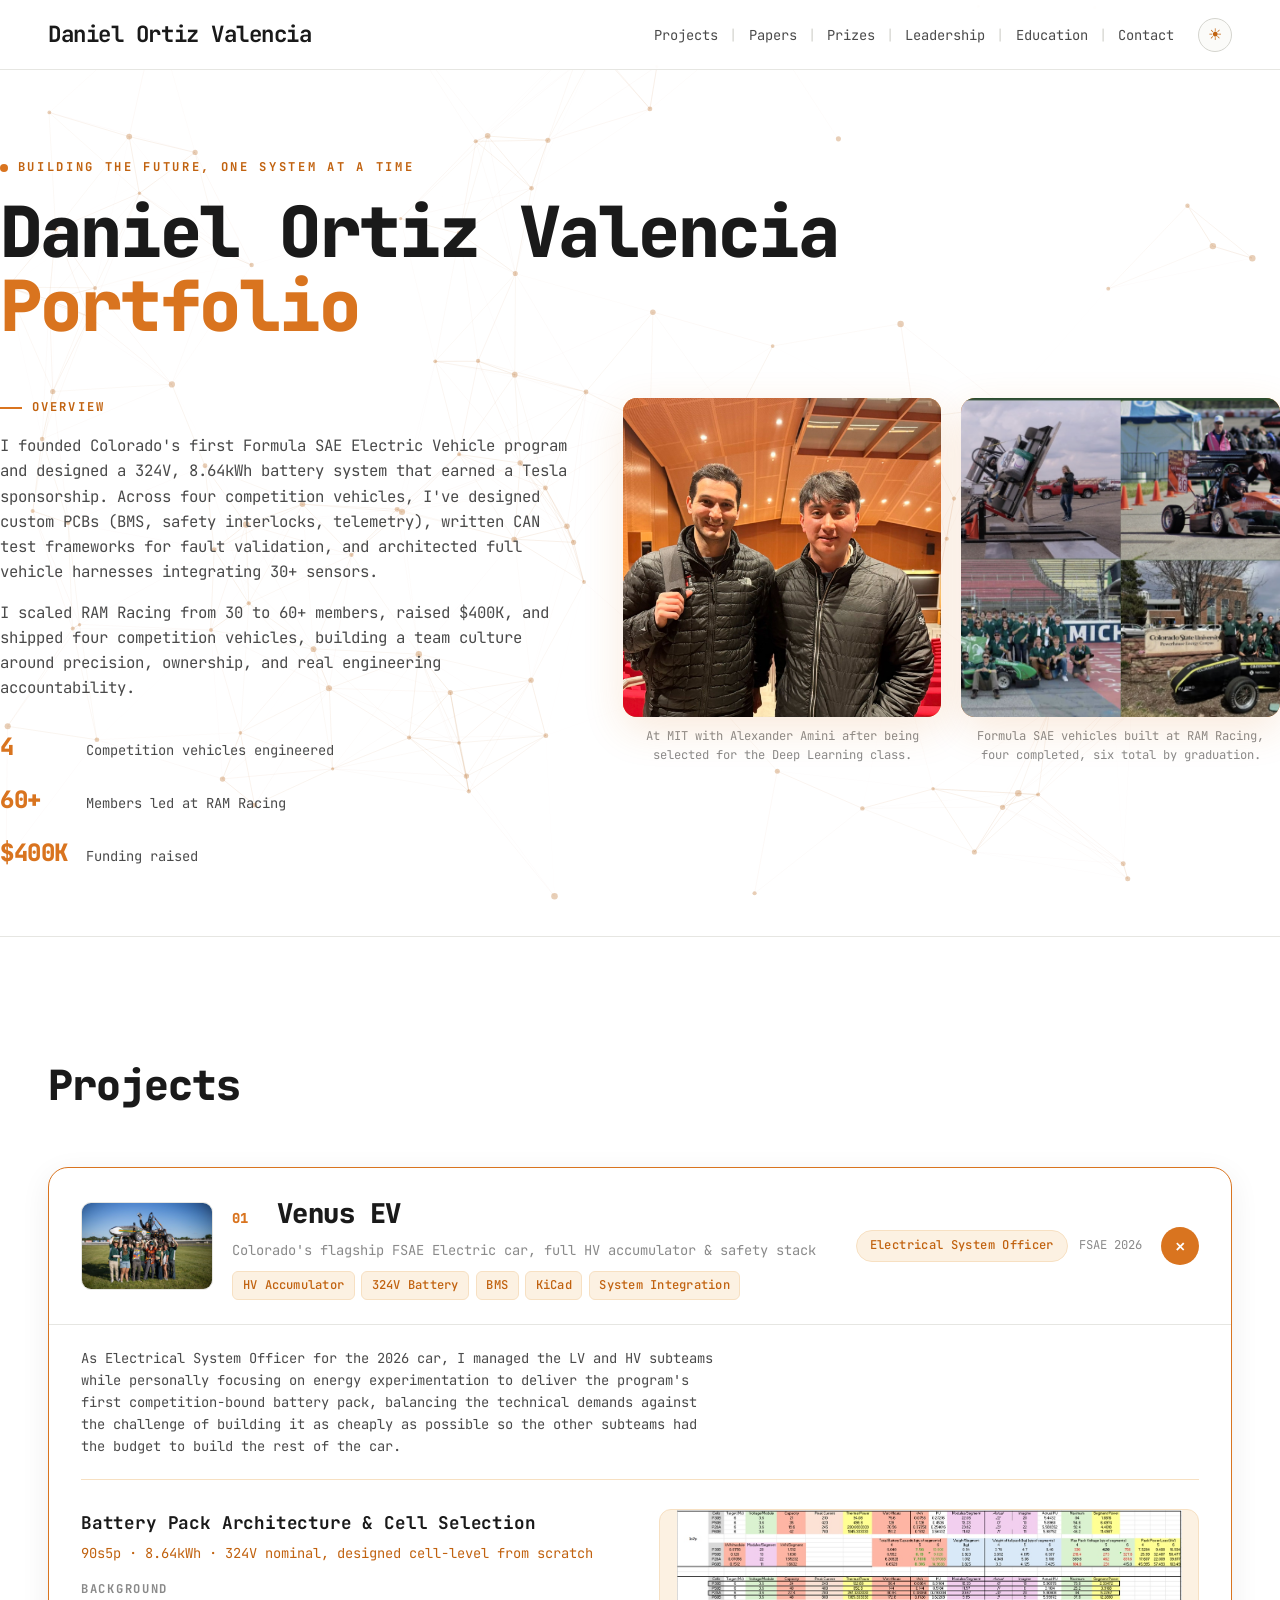
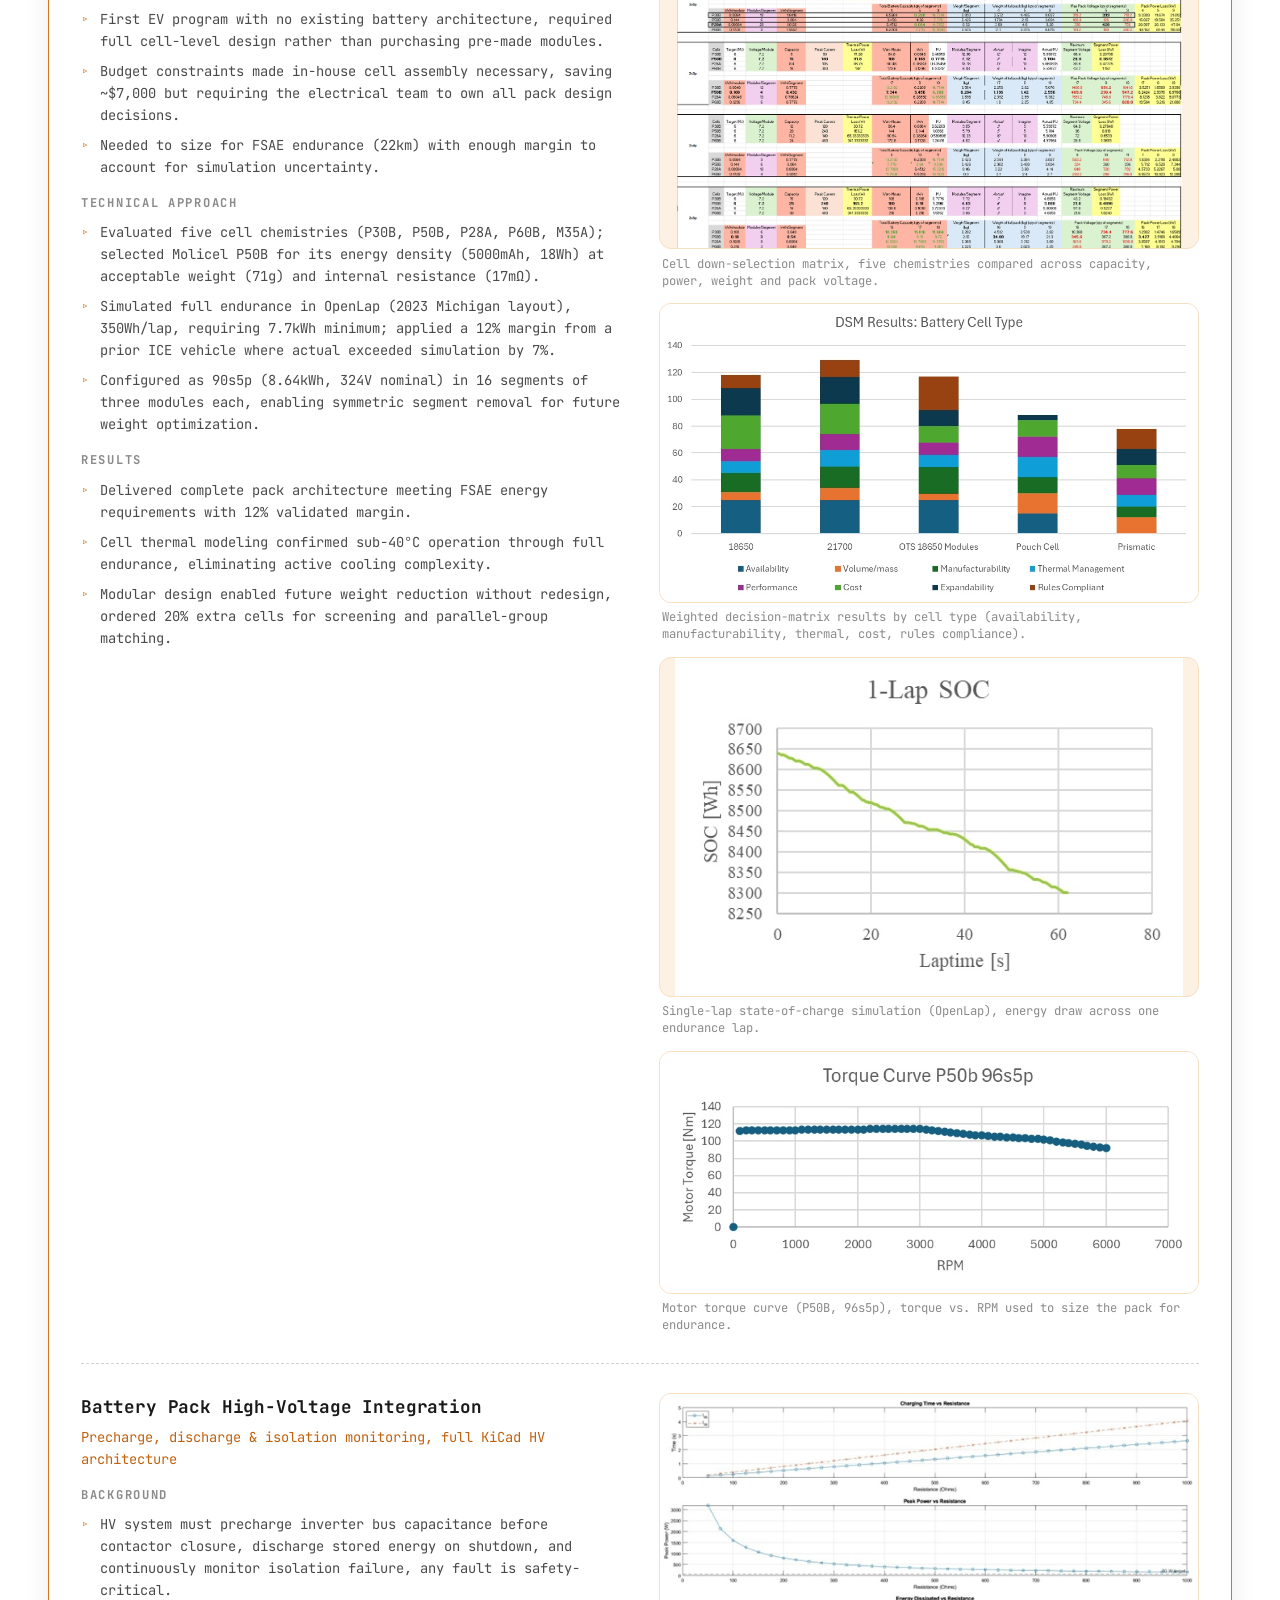
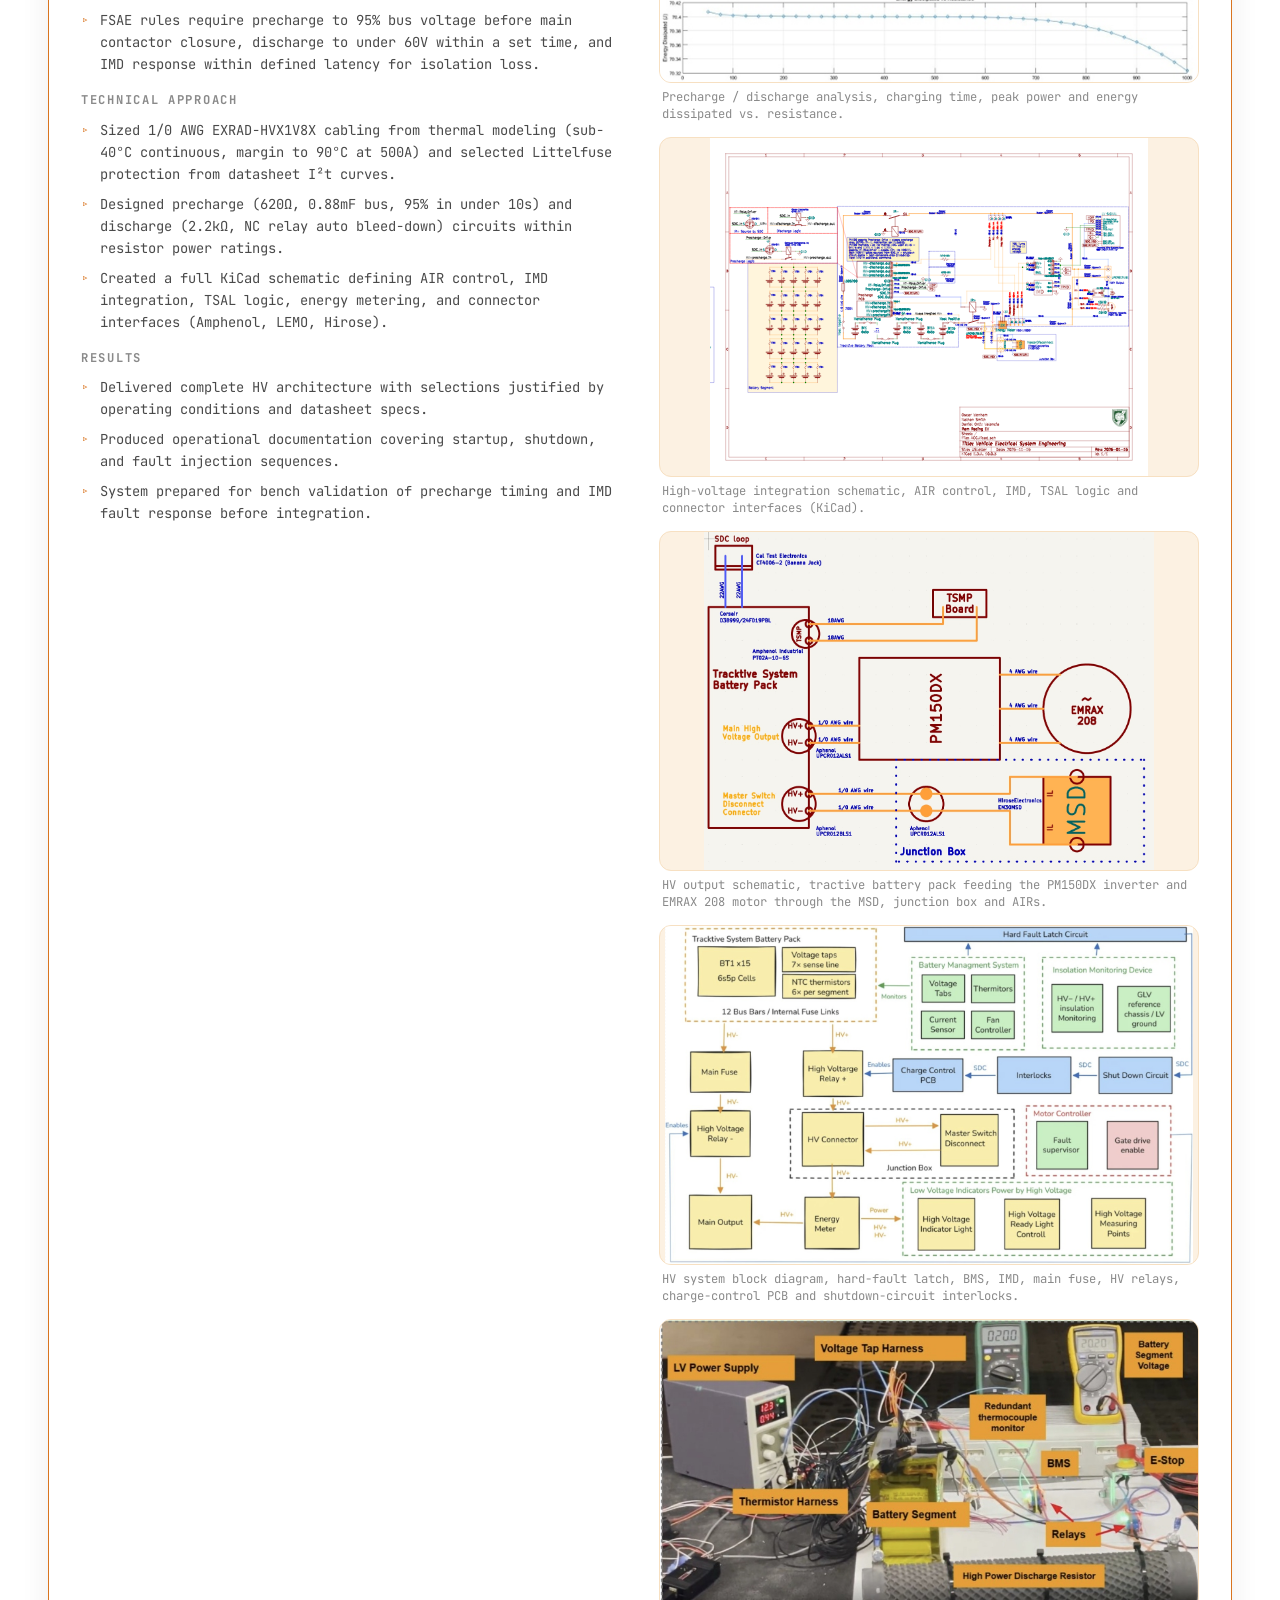
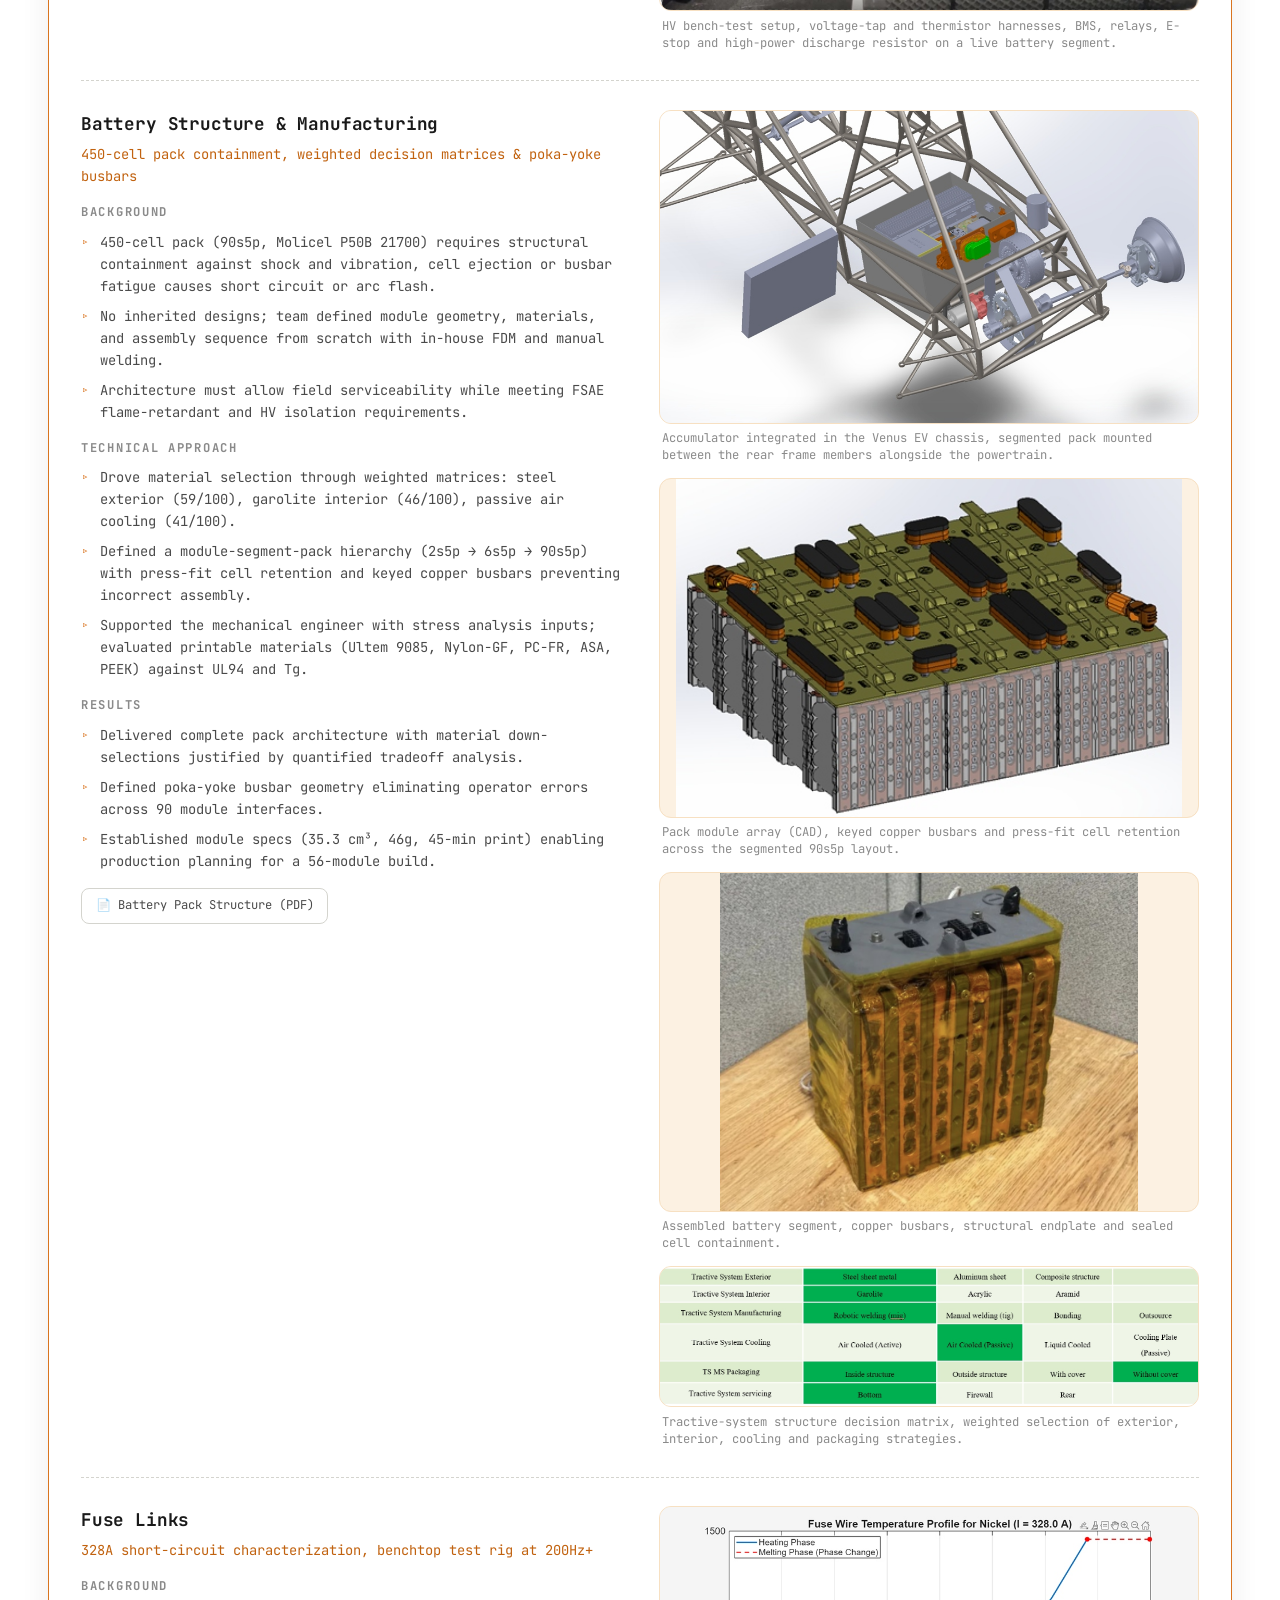
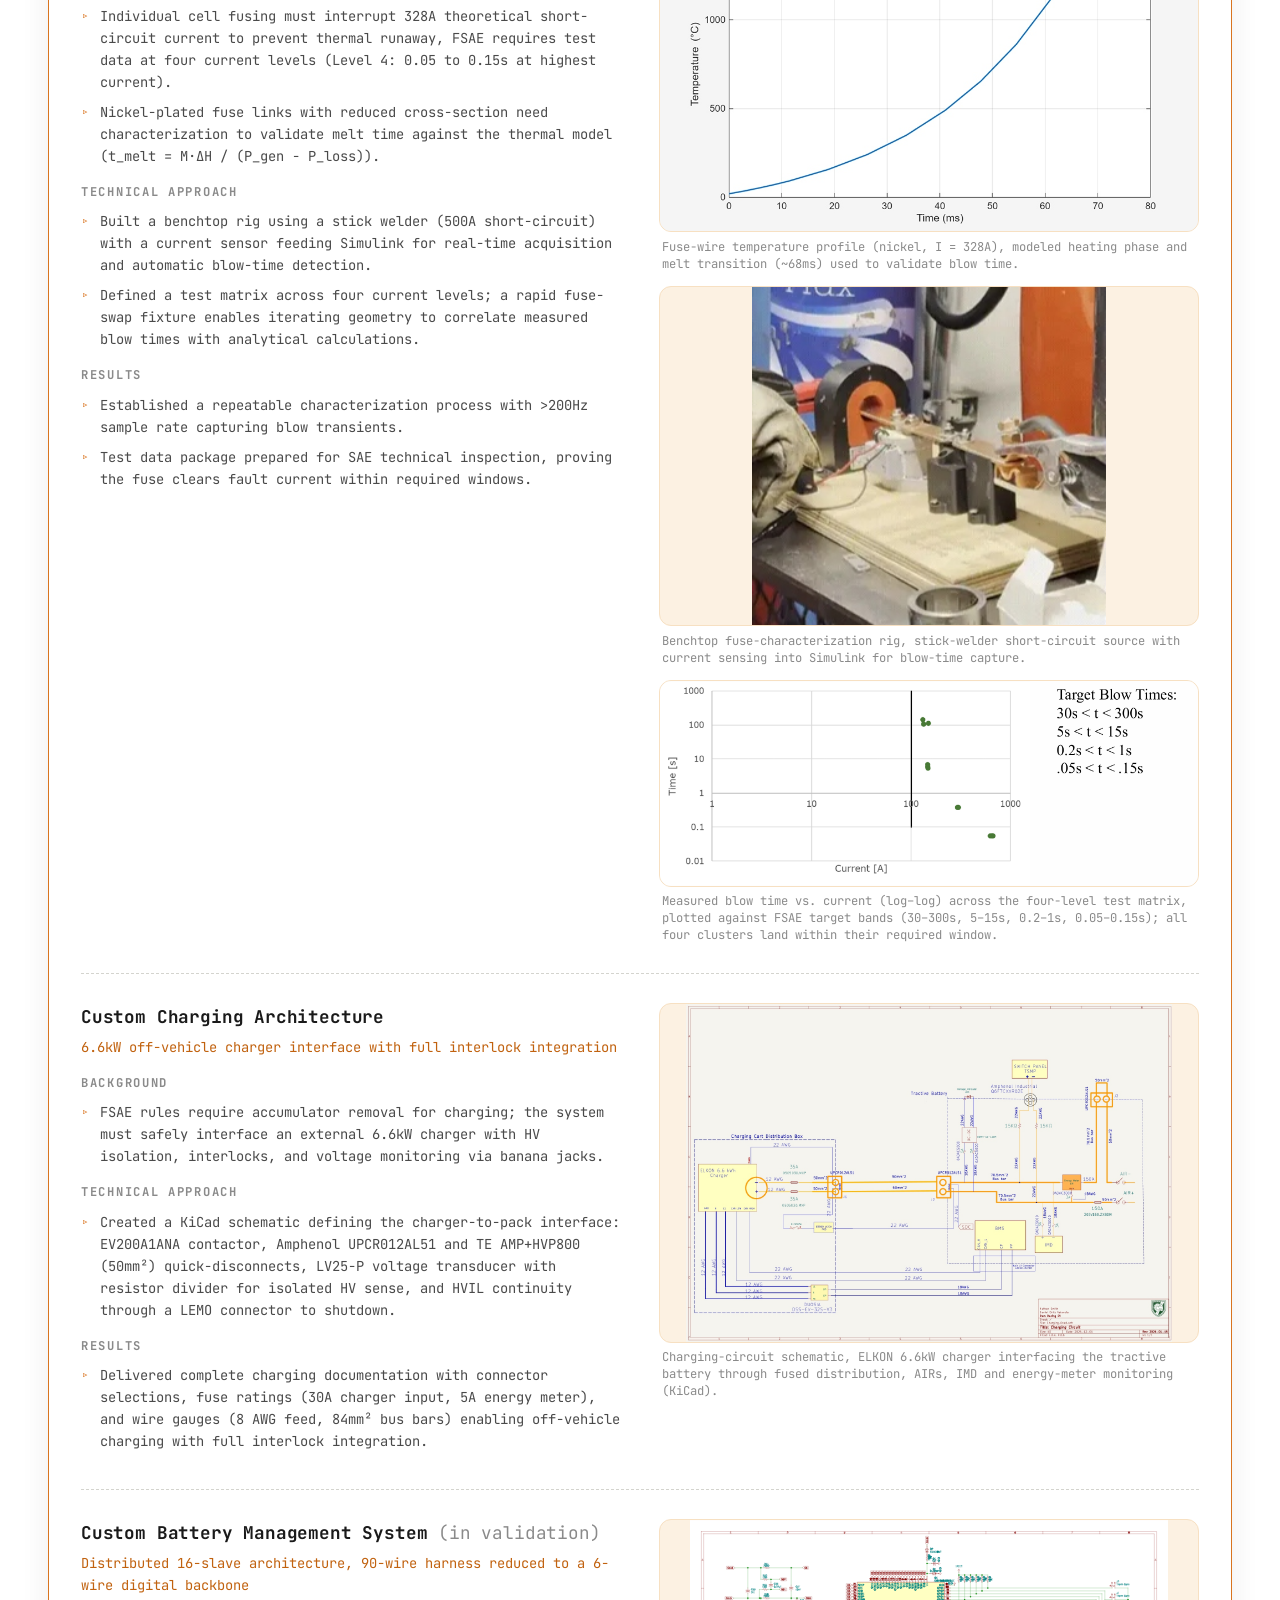
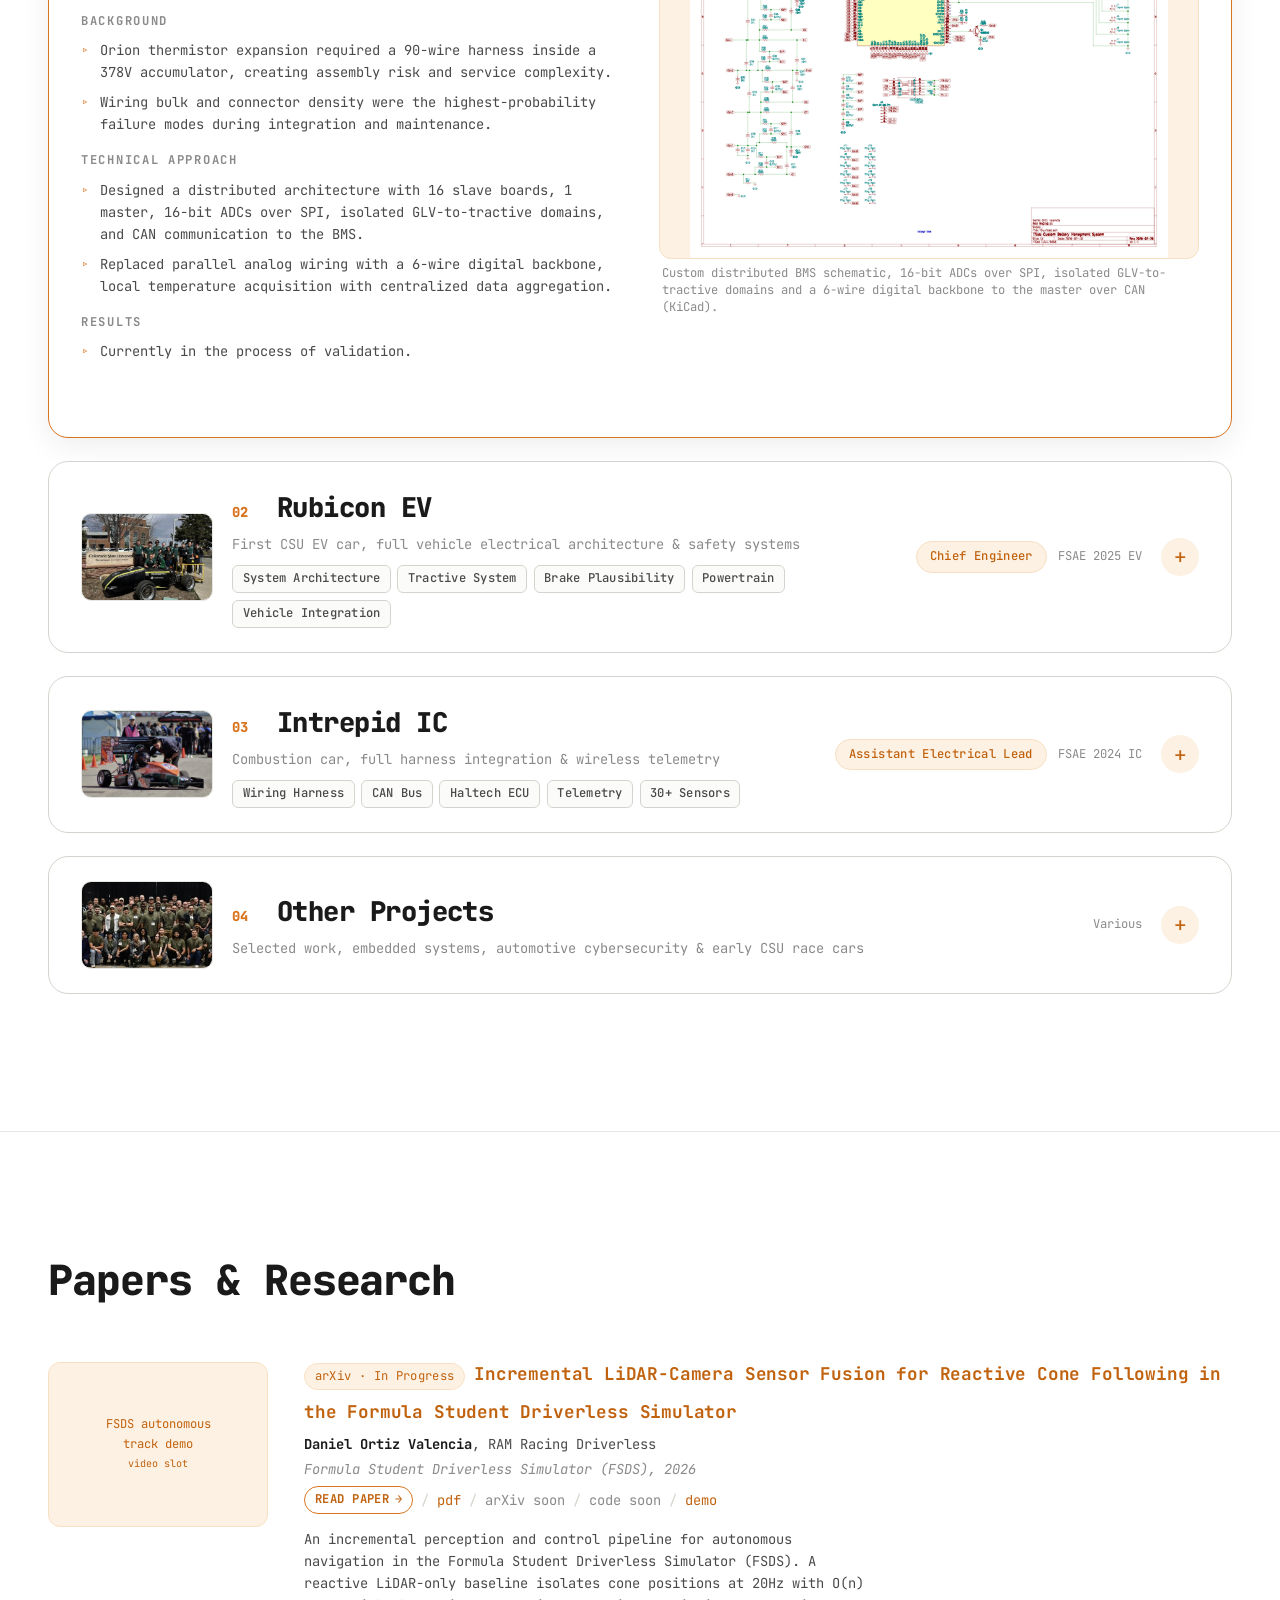
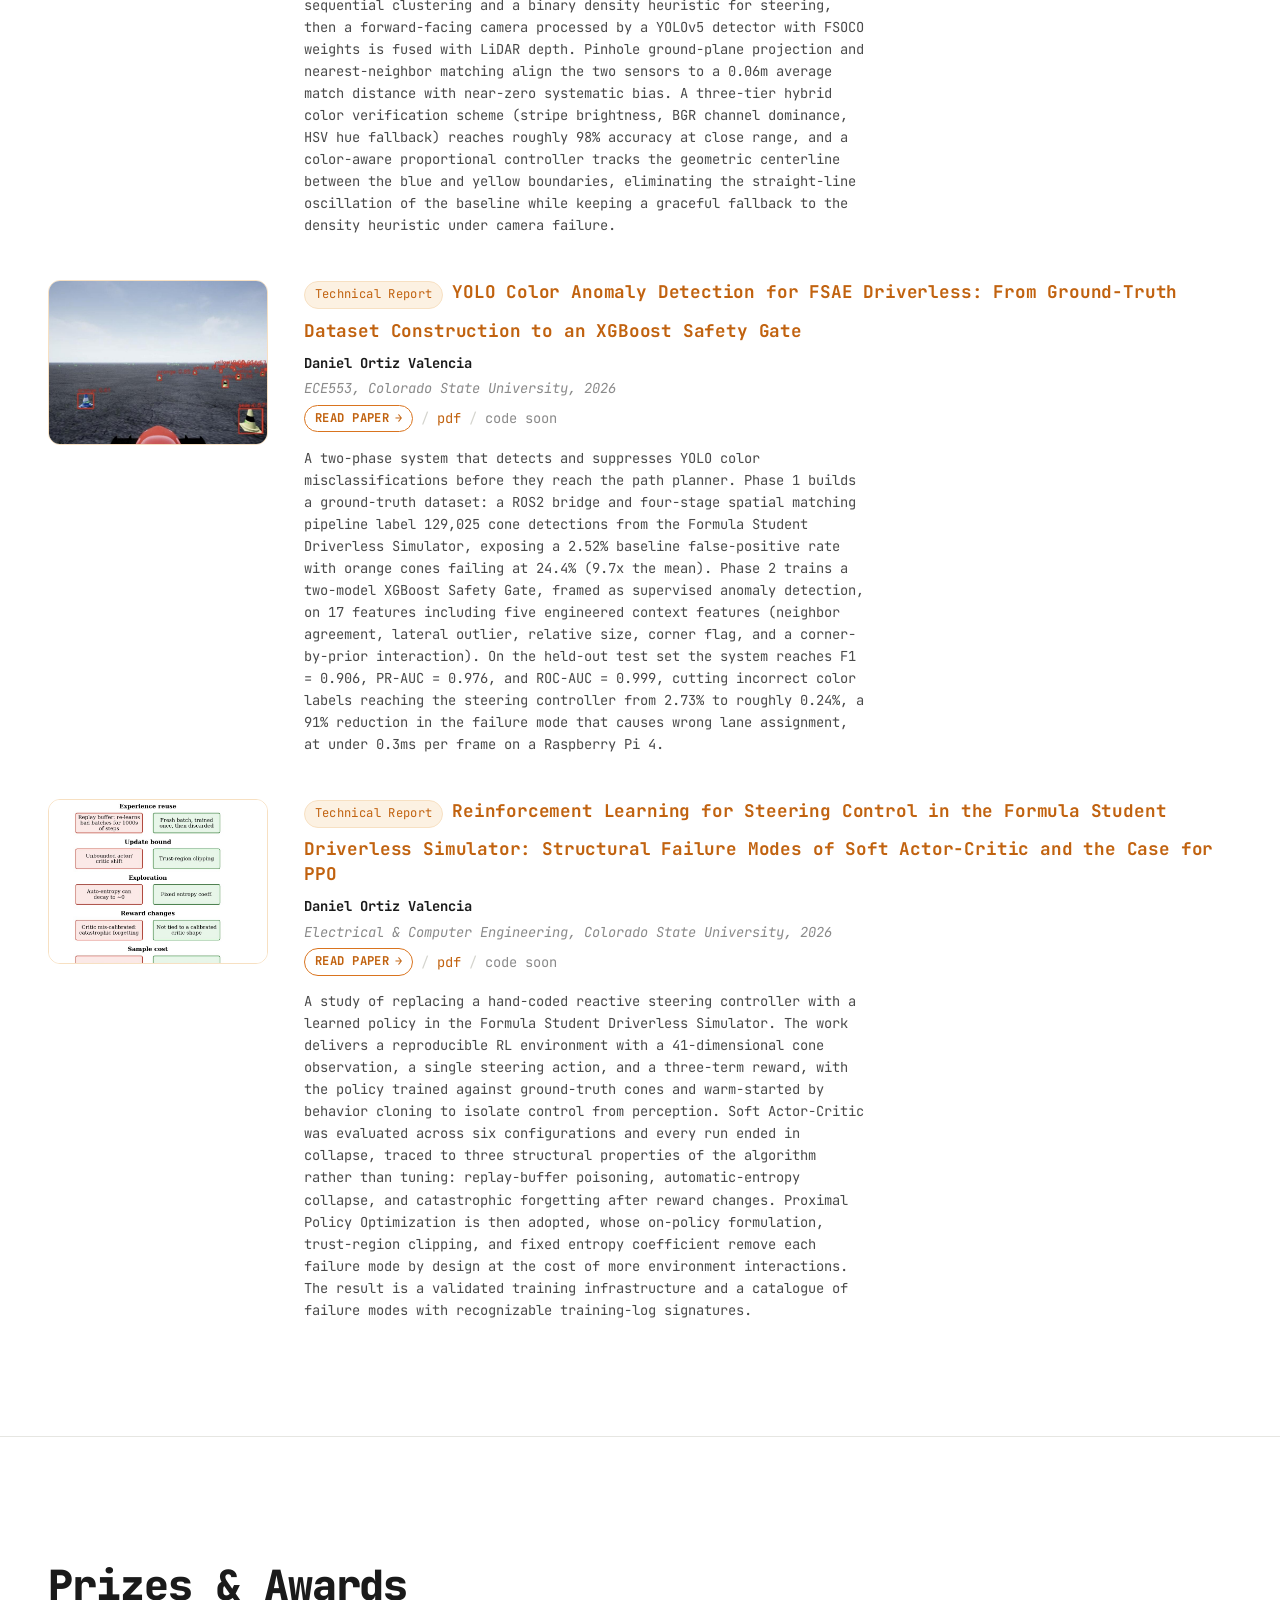
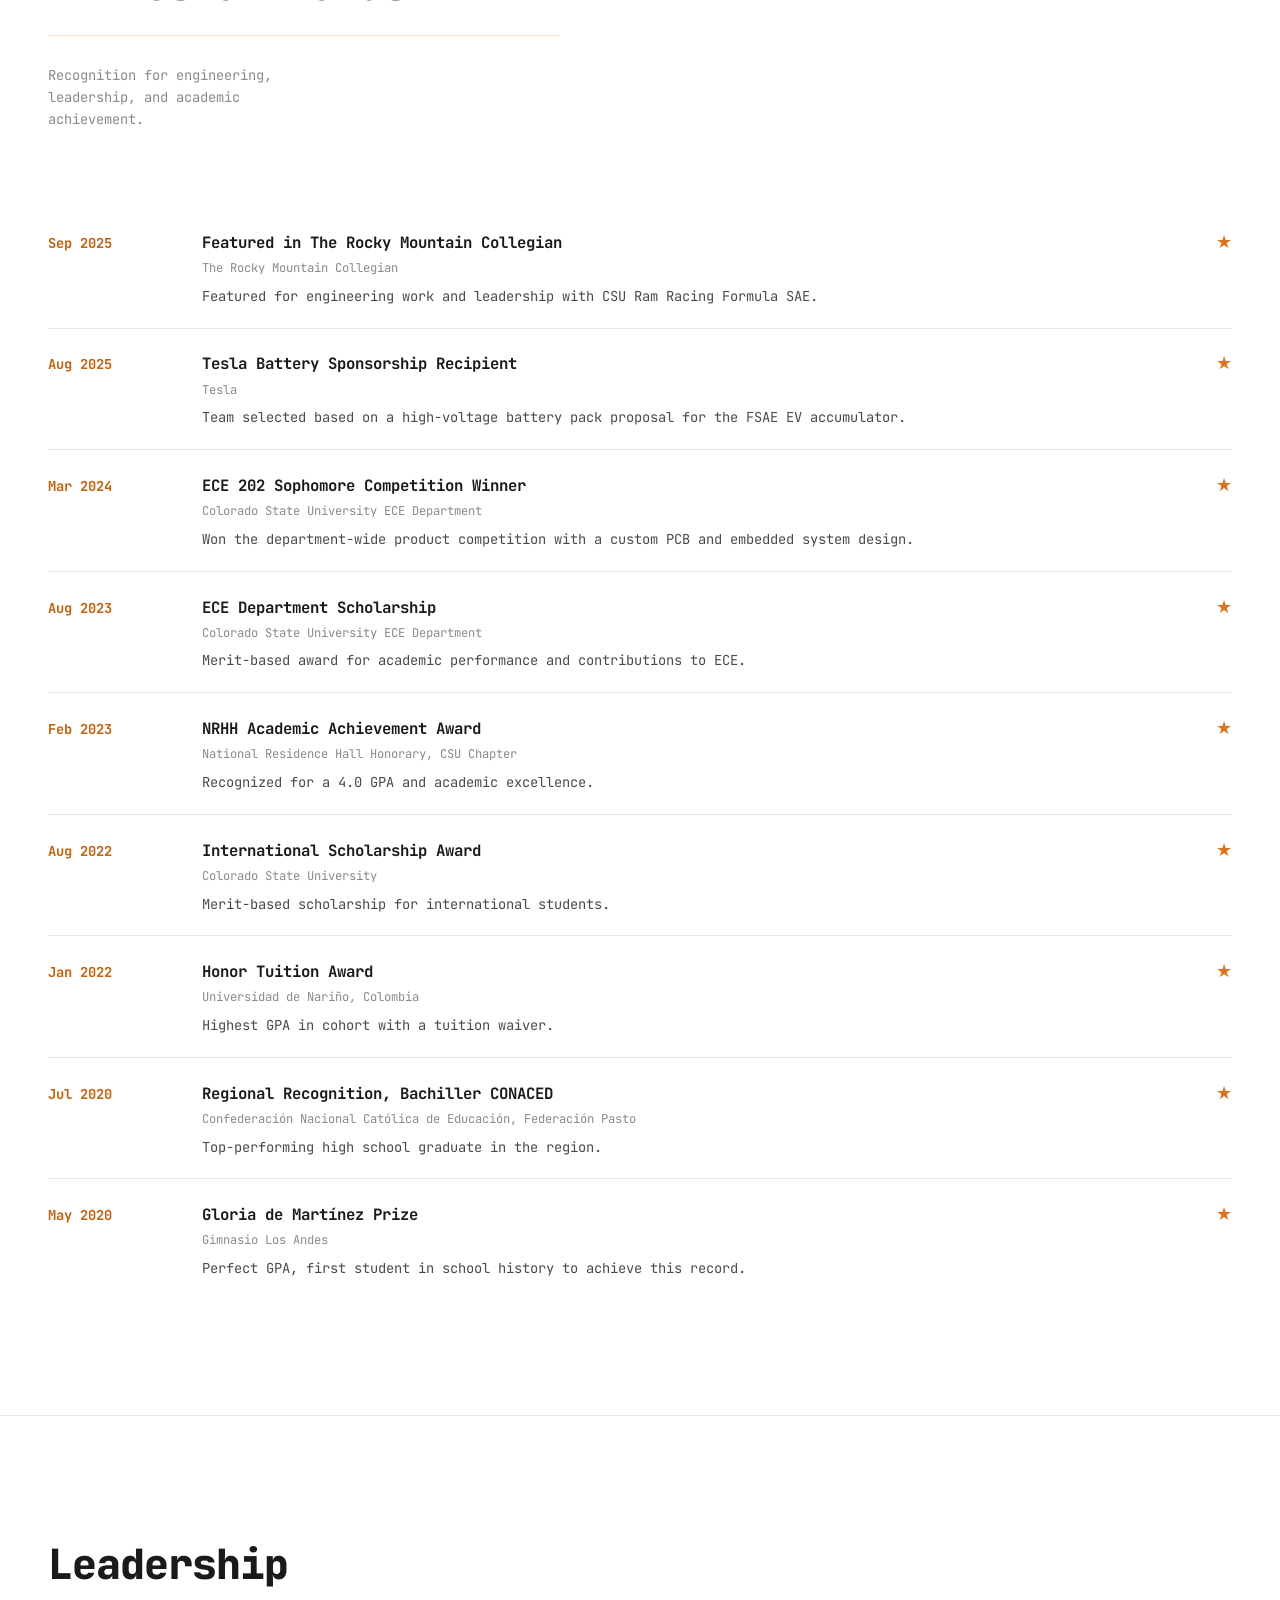
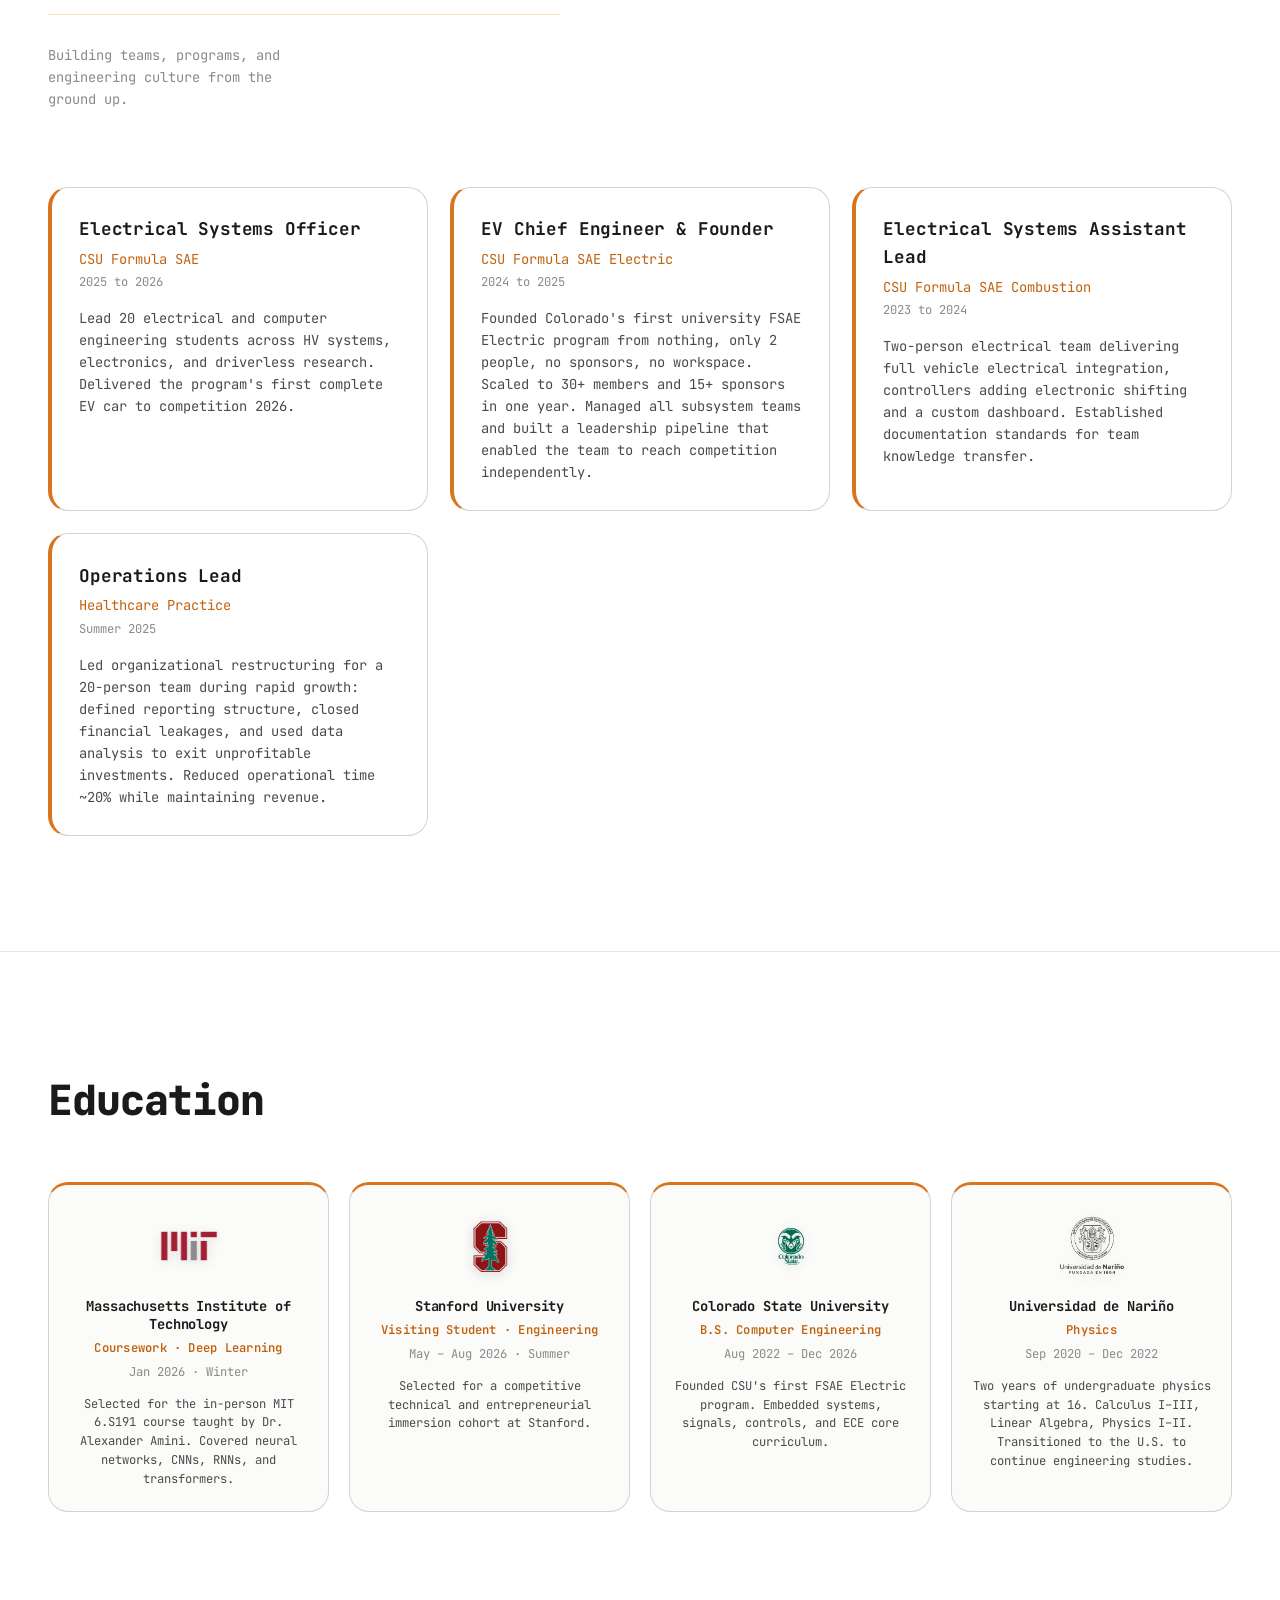
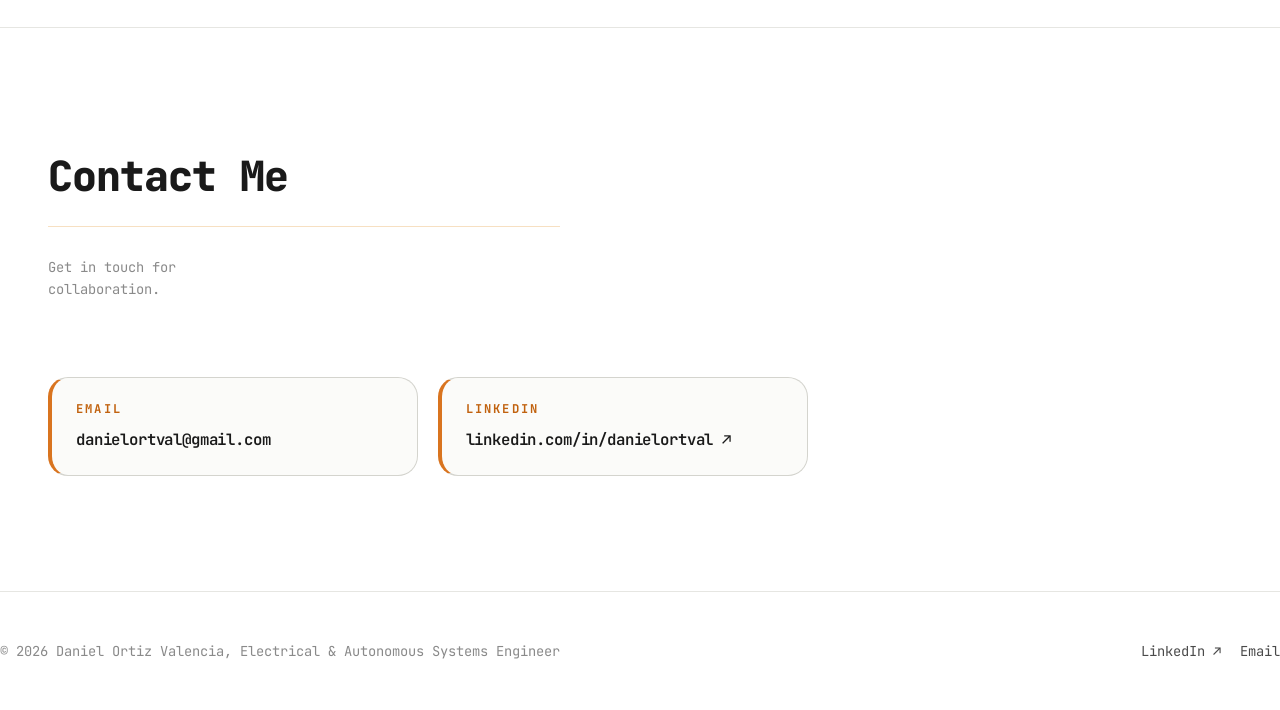
==== commit c97ead10: "Add blow-time test results chart to Fuse Links section" ====
--- a/index.html
+++ b/index.html
@@ -195,7 +195,7 @@
               <li>Test data package prepared for SAE technical inspection, proving the fuse clears fault current within required windows.</li>
             </ul>
           </div>
-          <div class="sub-photos" data-label="Fuse-link characterization" data-media='[{"src":"assets/projects/rr26ev/fuse-1.jpg","caption":"Fuse-wire temperature profile (nickel, I = 328A), modeled heating phase and melt transition (~68ms) used to validate blow time."},{"src":"assets/projects/rr26ev/fuse-2.jpg","caption":"Benchtop fuse-characterization rig, stick-welder short-circuit source with current sensing into Simulink for blow-time capture."}]'></div>
+          <div class="sub-photos" data-label="Fuse-link characterization" data-media='[{"src":"assets/projects/rr26ev/fuse-1.jpg","caption":"Fuse-wire temperature profile (nickel, I = 328A), modeled heating phase and melt transition (~68ms) used to validate blow time."},{"src":"assets/projects/rr26ev/fuse-2.jpg","caption":"Benchtop fuse-characterization rig, stick-welder short-circuit source with current sensing into Simulink for blow-time capture."},{"src":"assets/projects/rr26ev/fuse-3.png","caption":"Measured blow time vs. current (log–log) across the four-level test matrix, plotted against FSAE target bands (30–300s, 5–15s, 0.2–1s, 0.05–0.15s); all four clusters land within their required window."}]'></div>
         </div>
 
         <div class="sub">
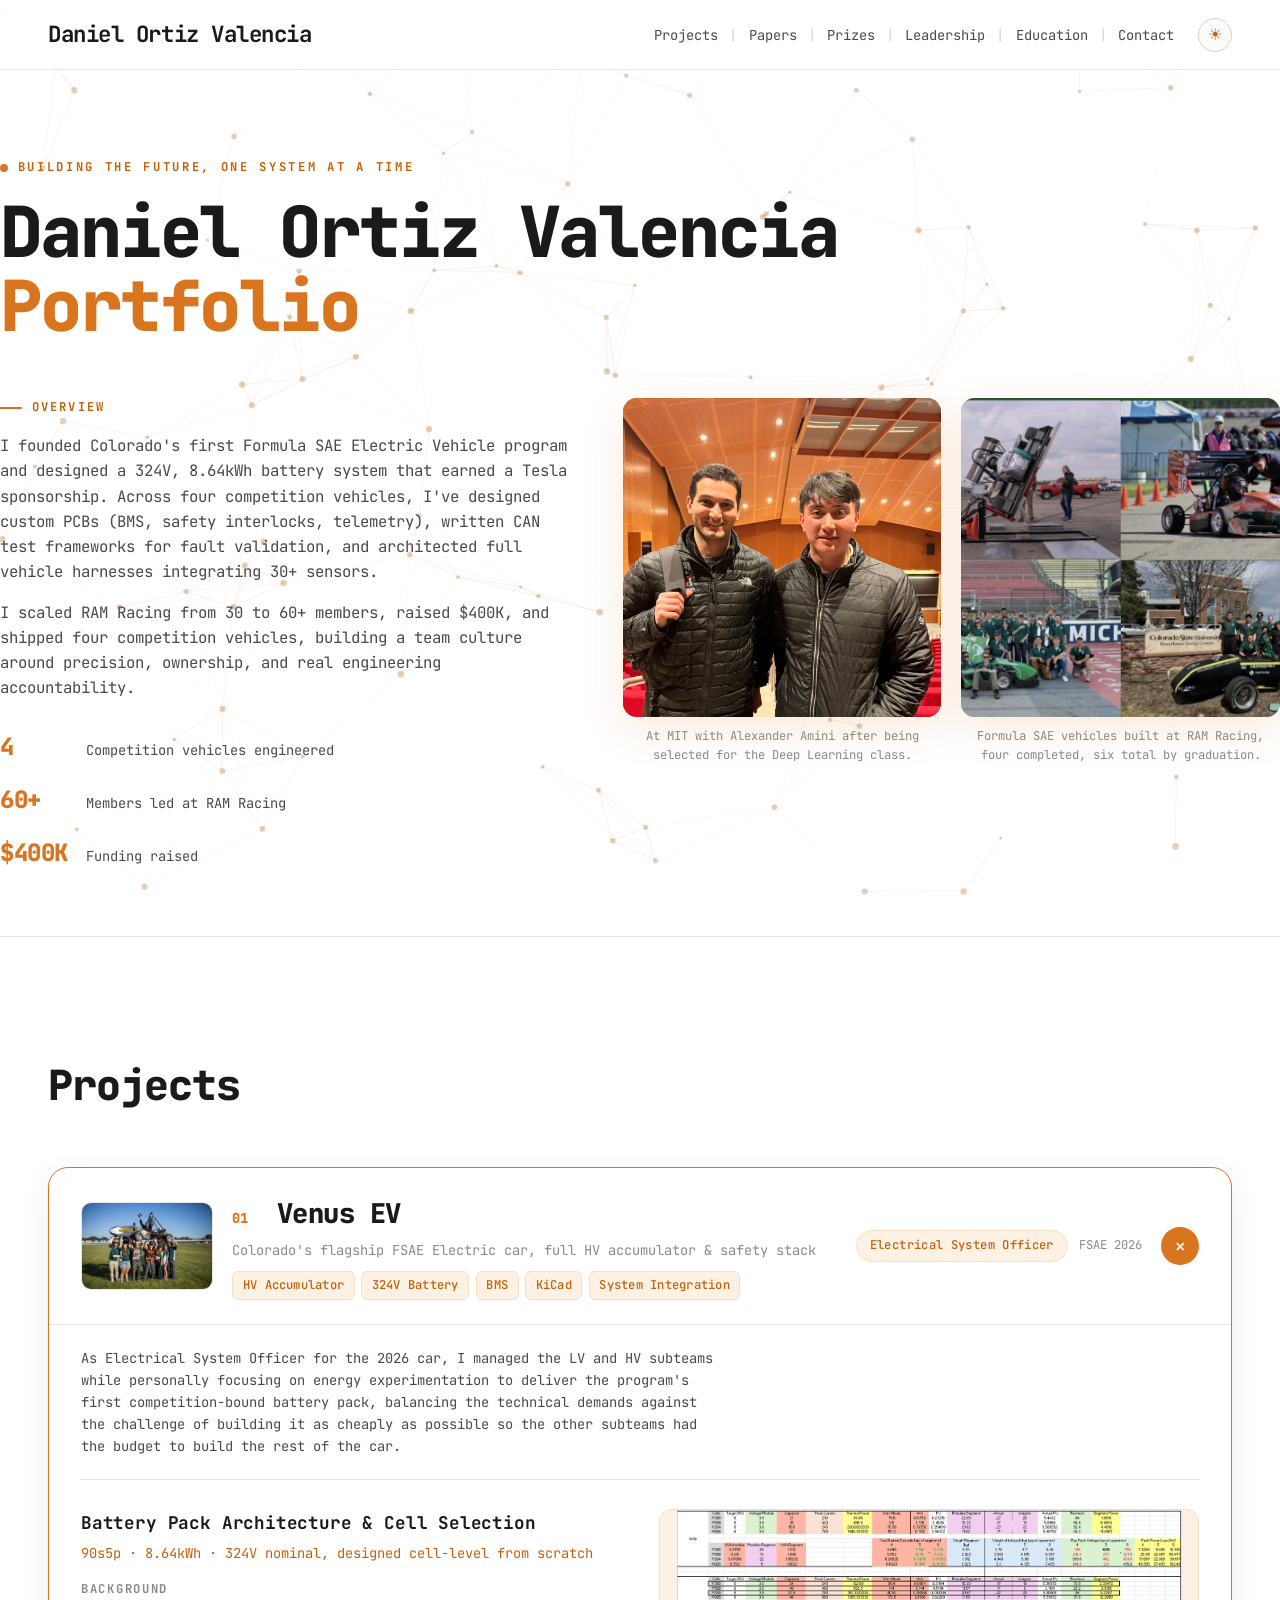
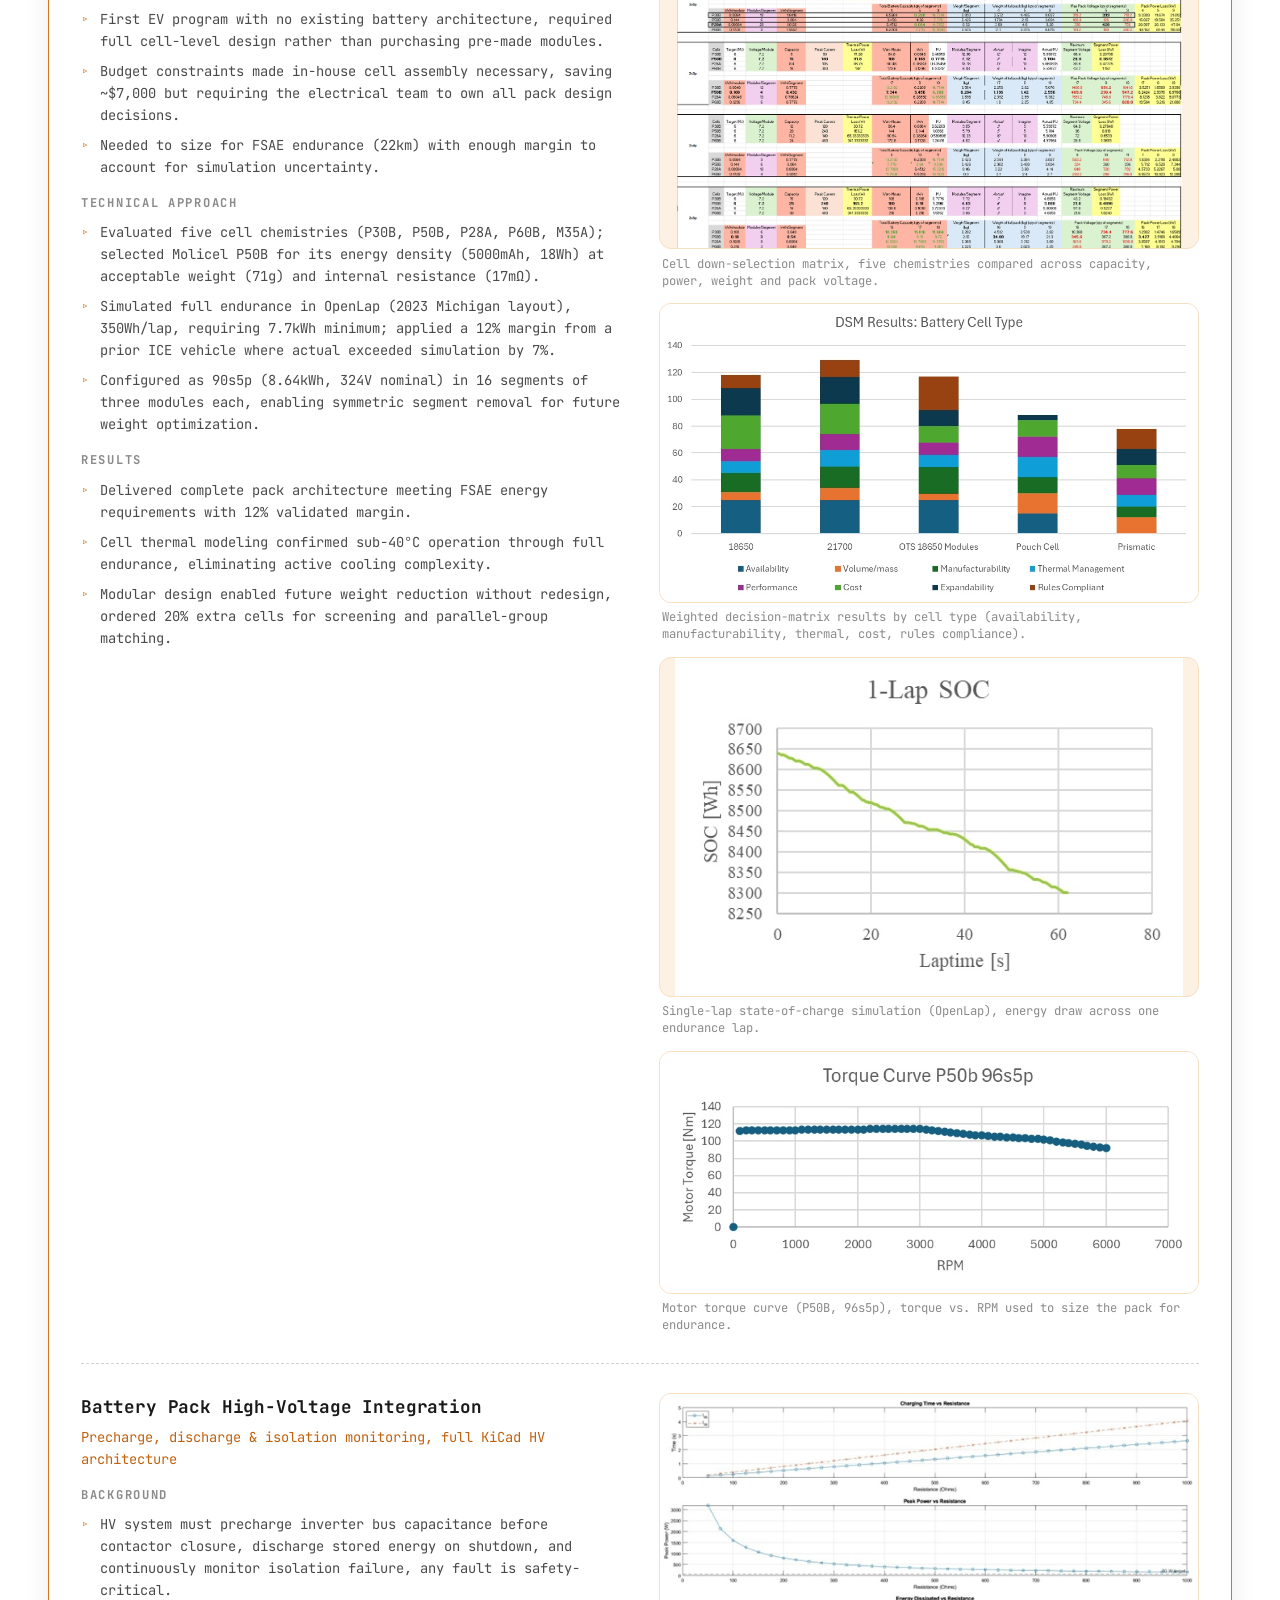
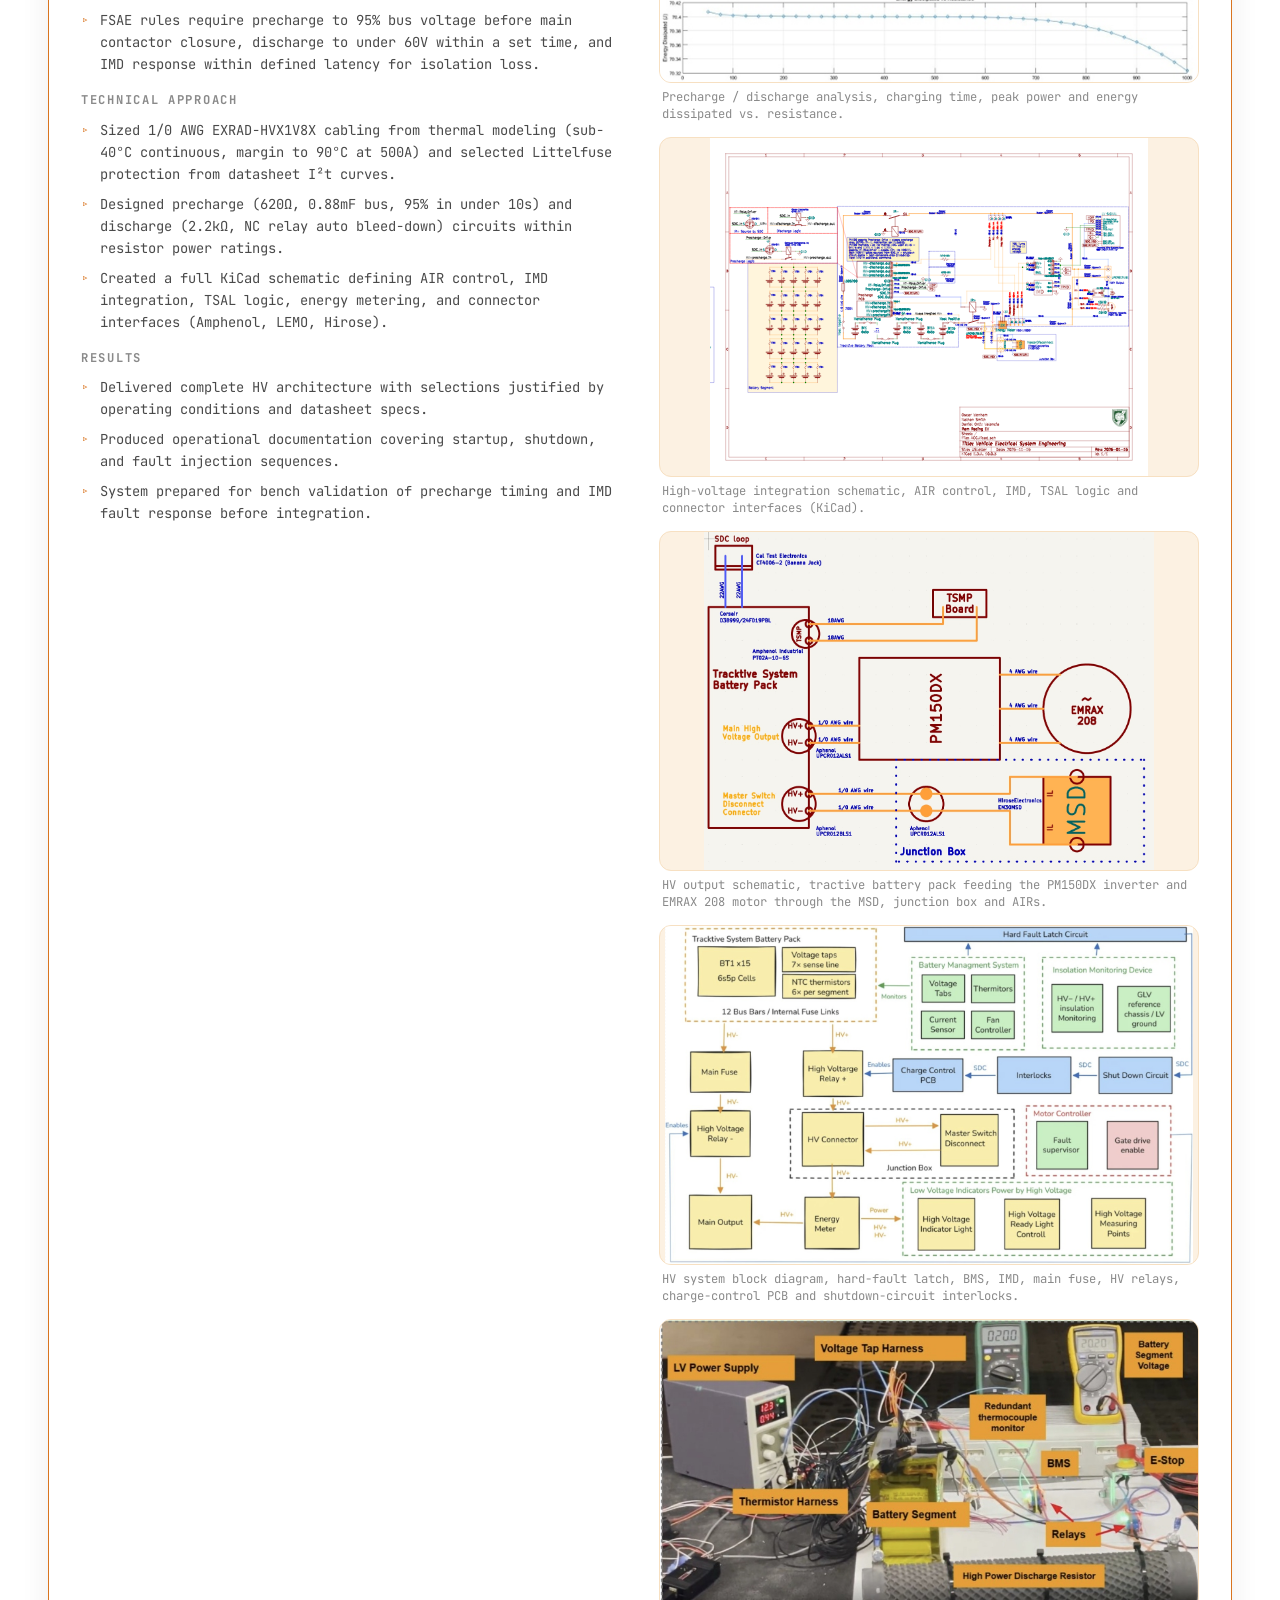
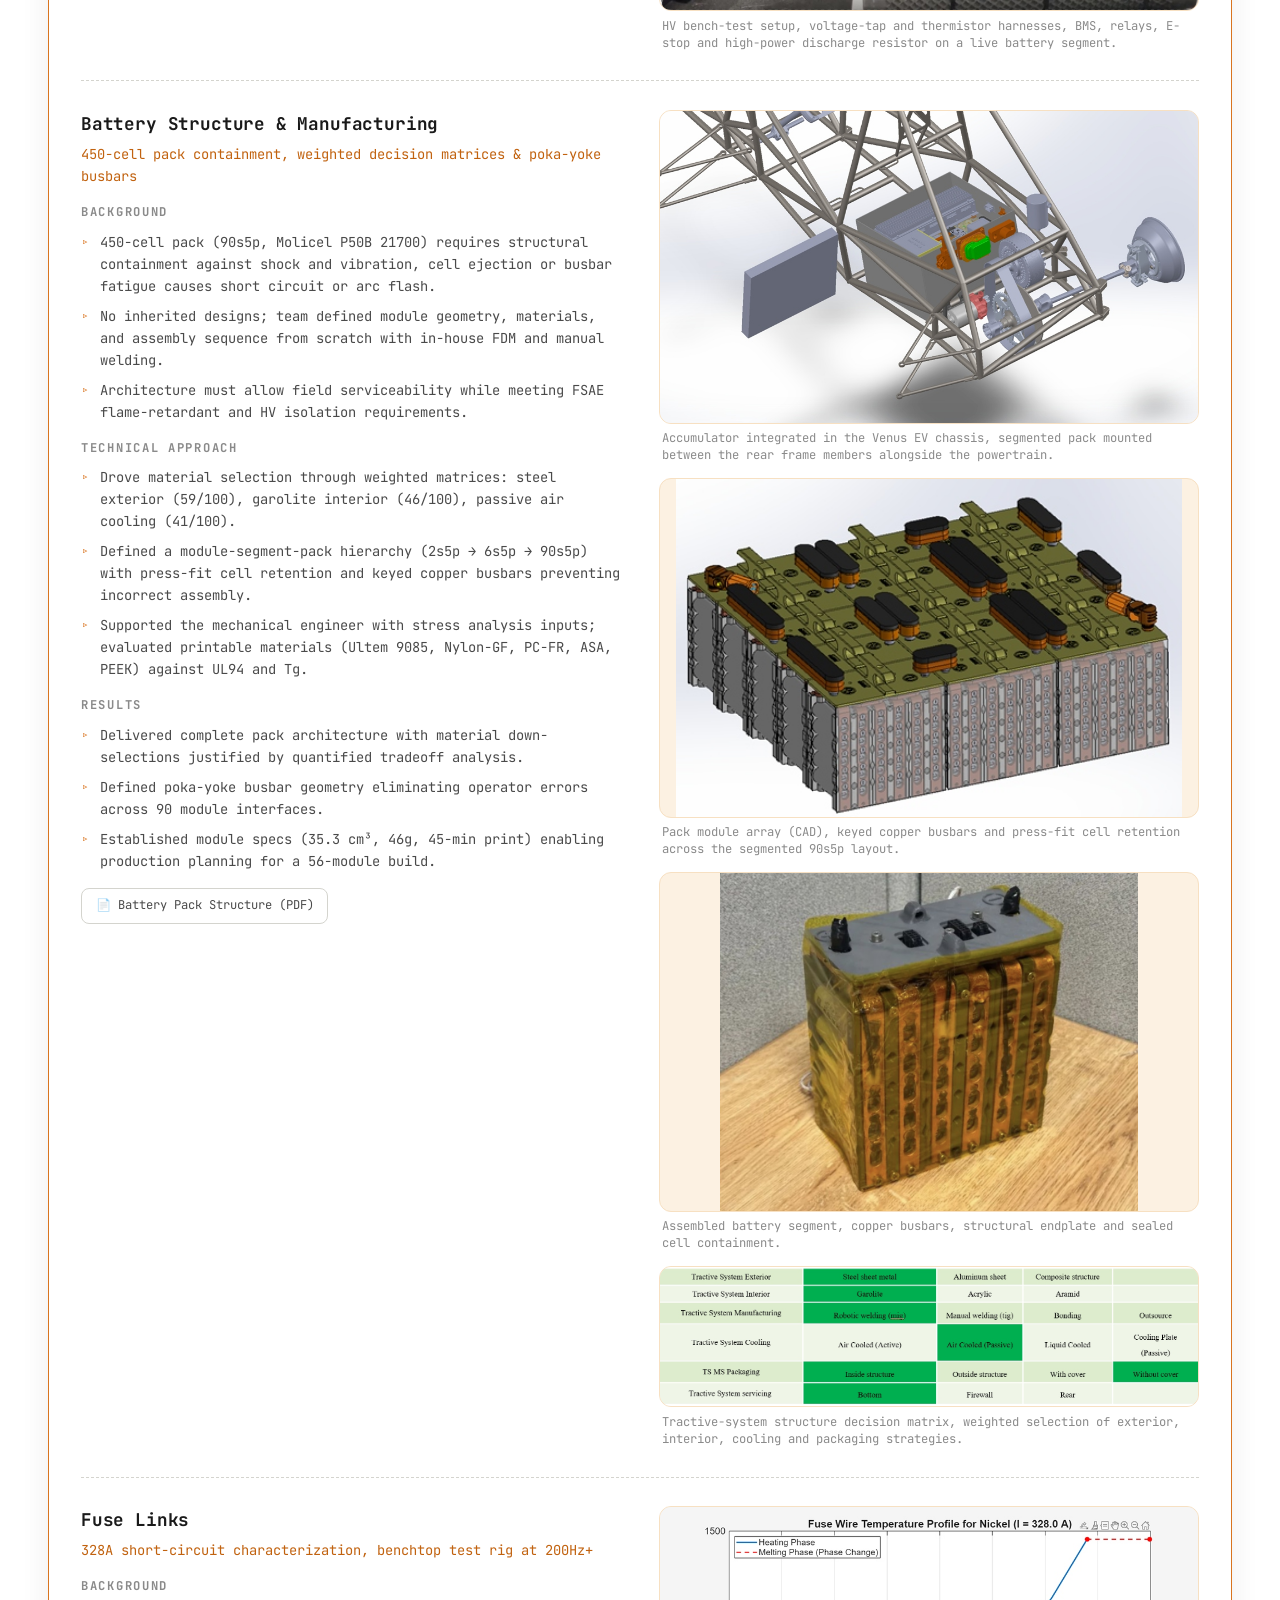
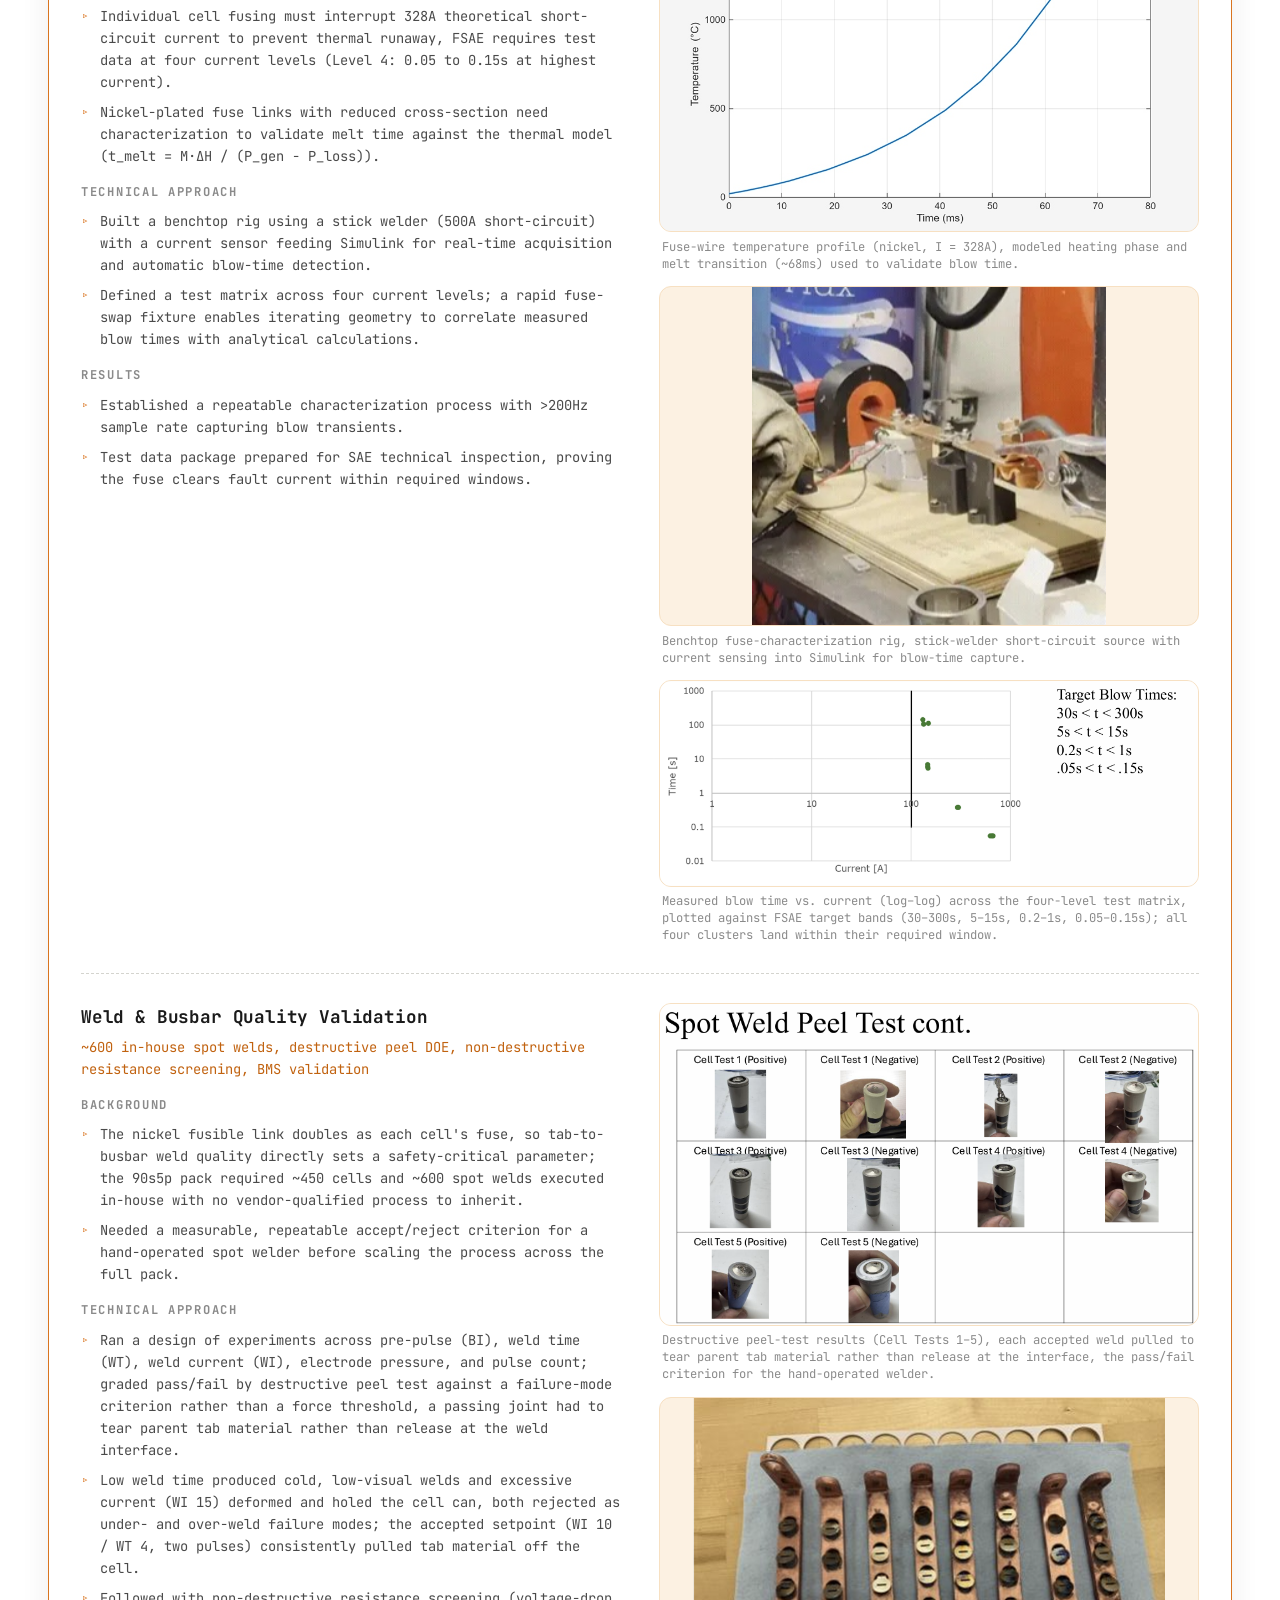
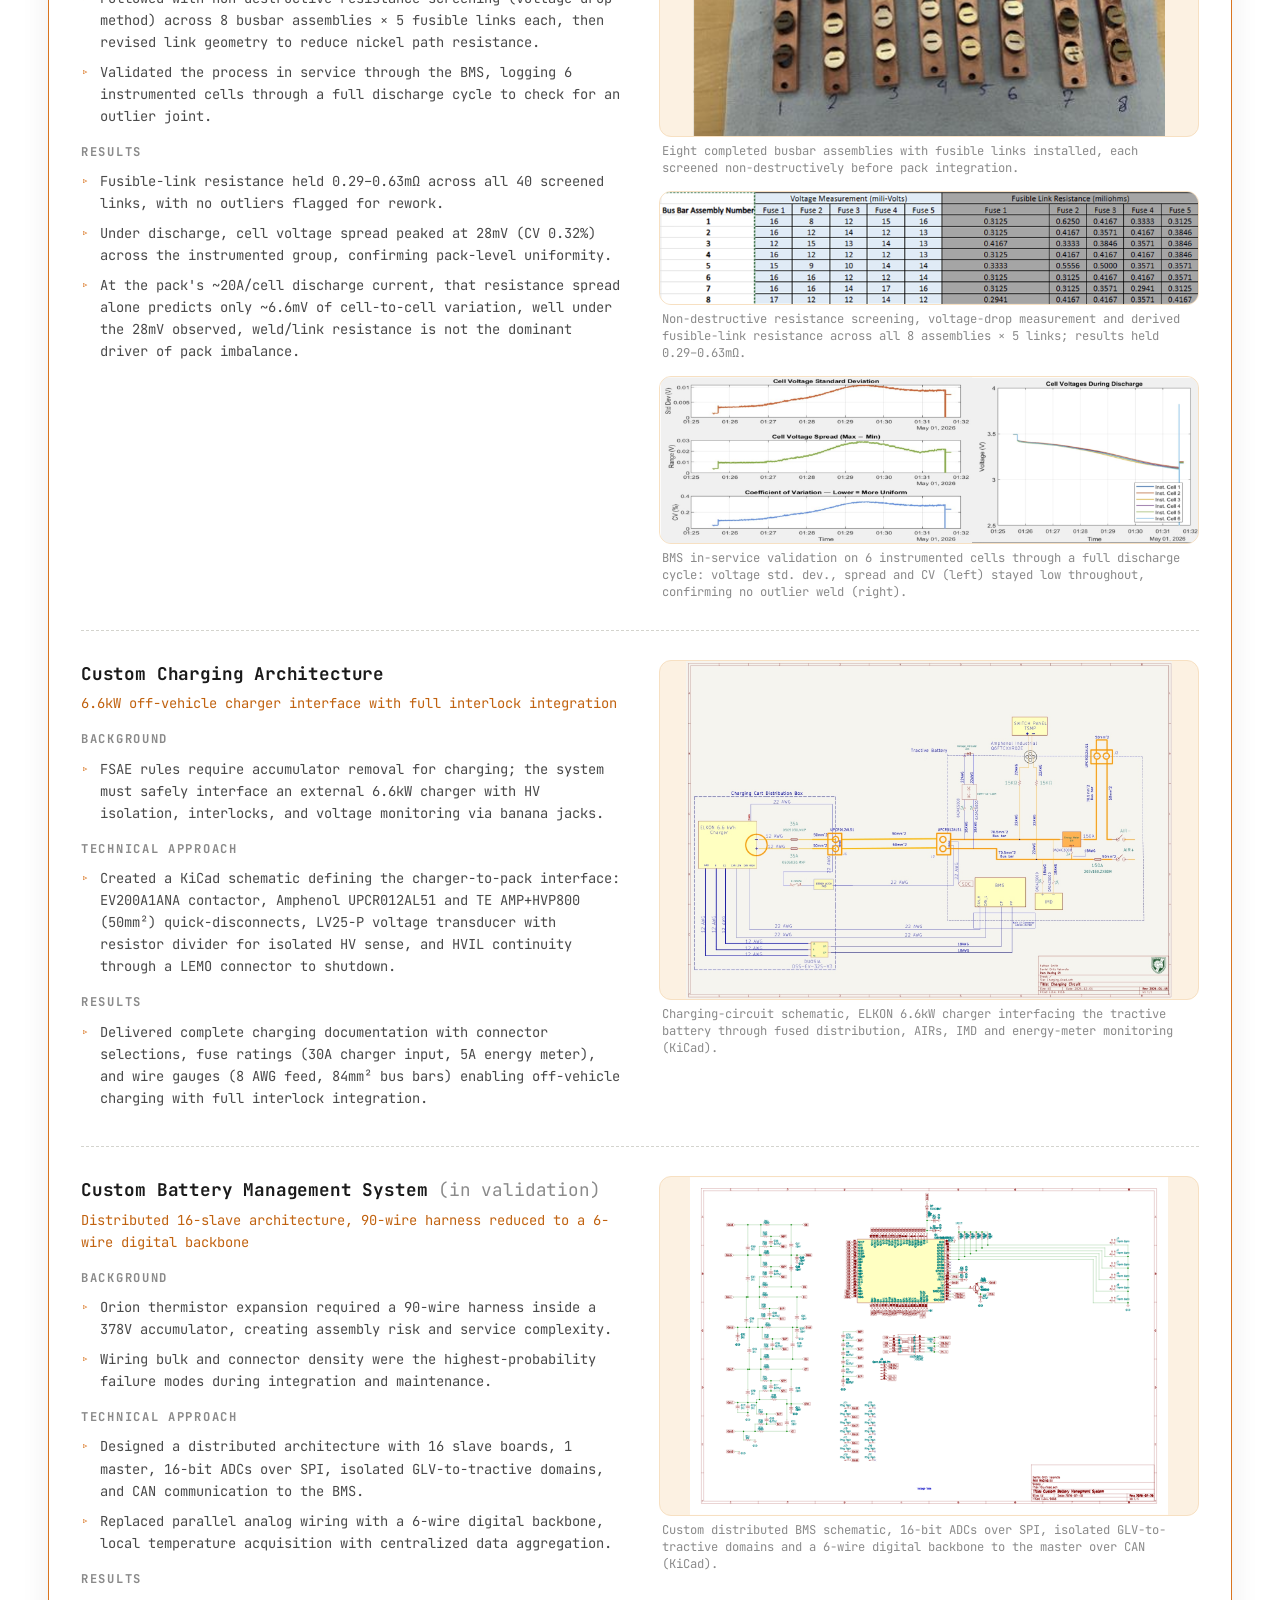
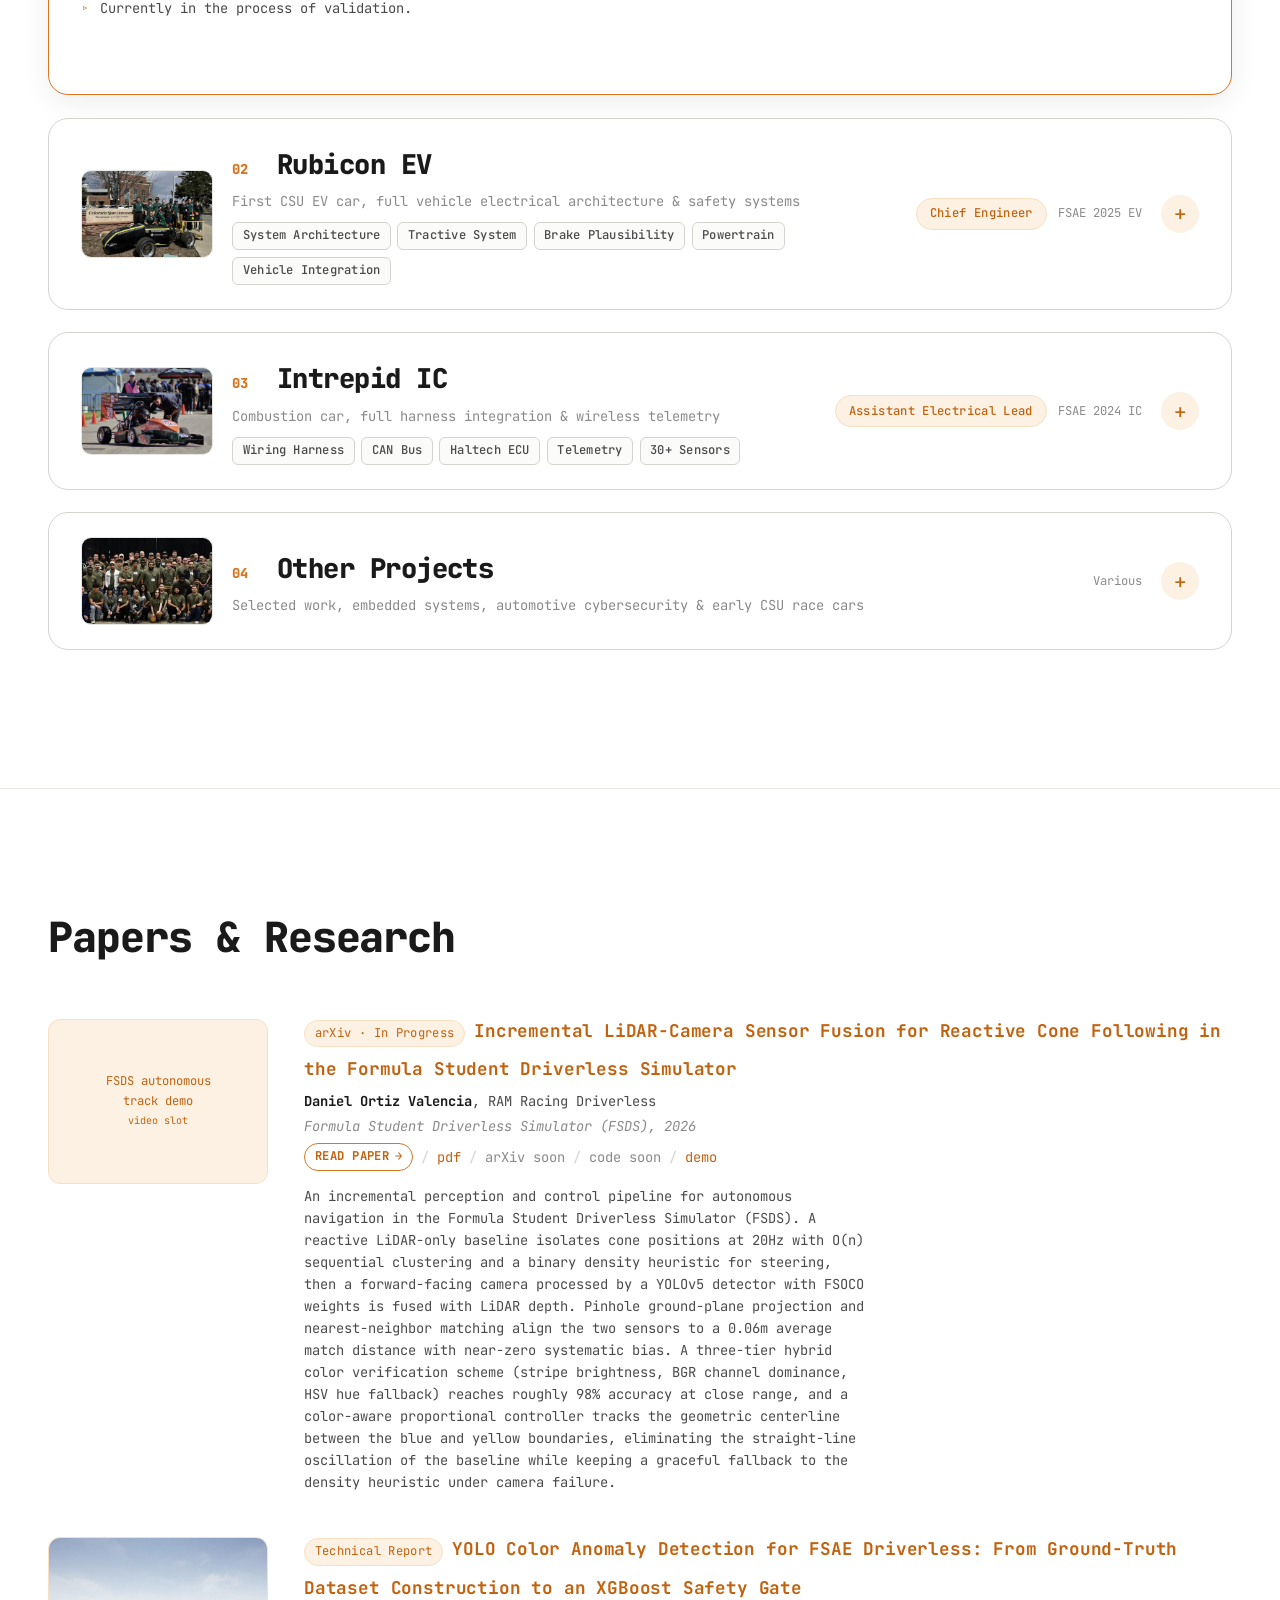
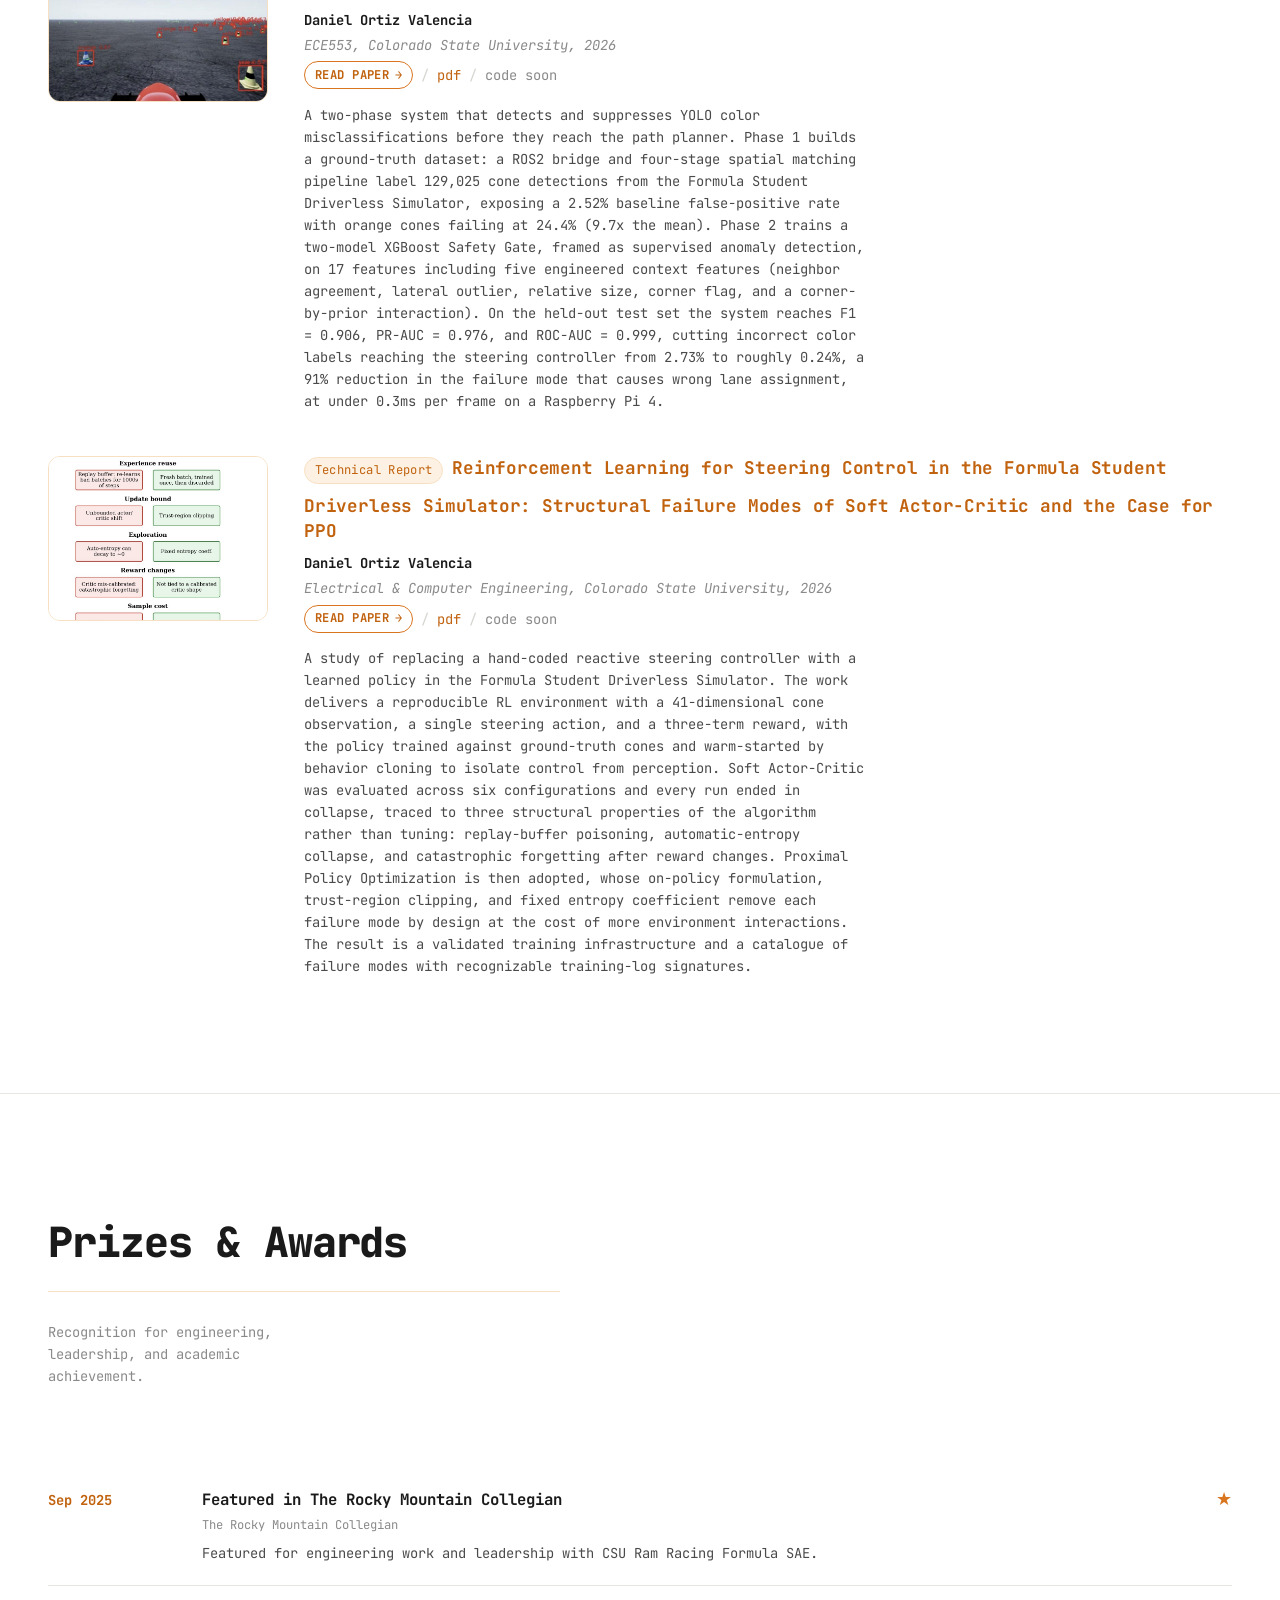
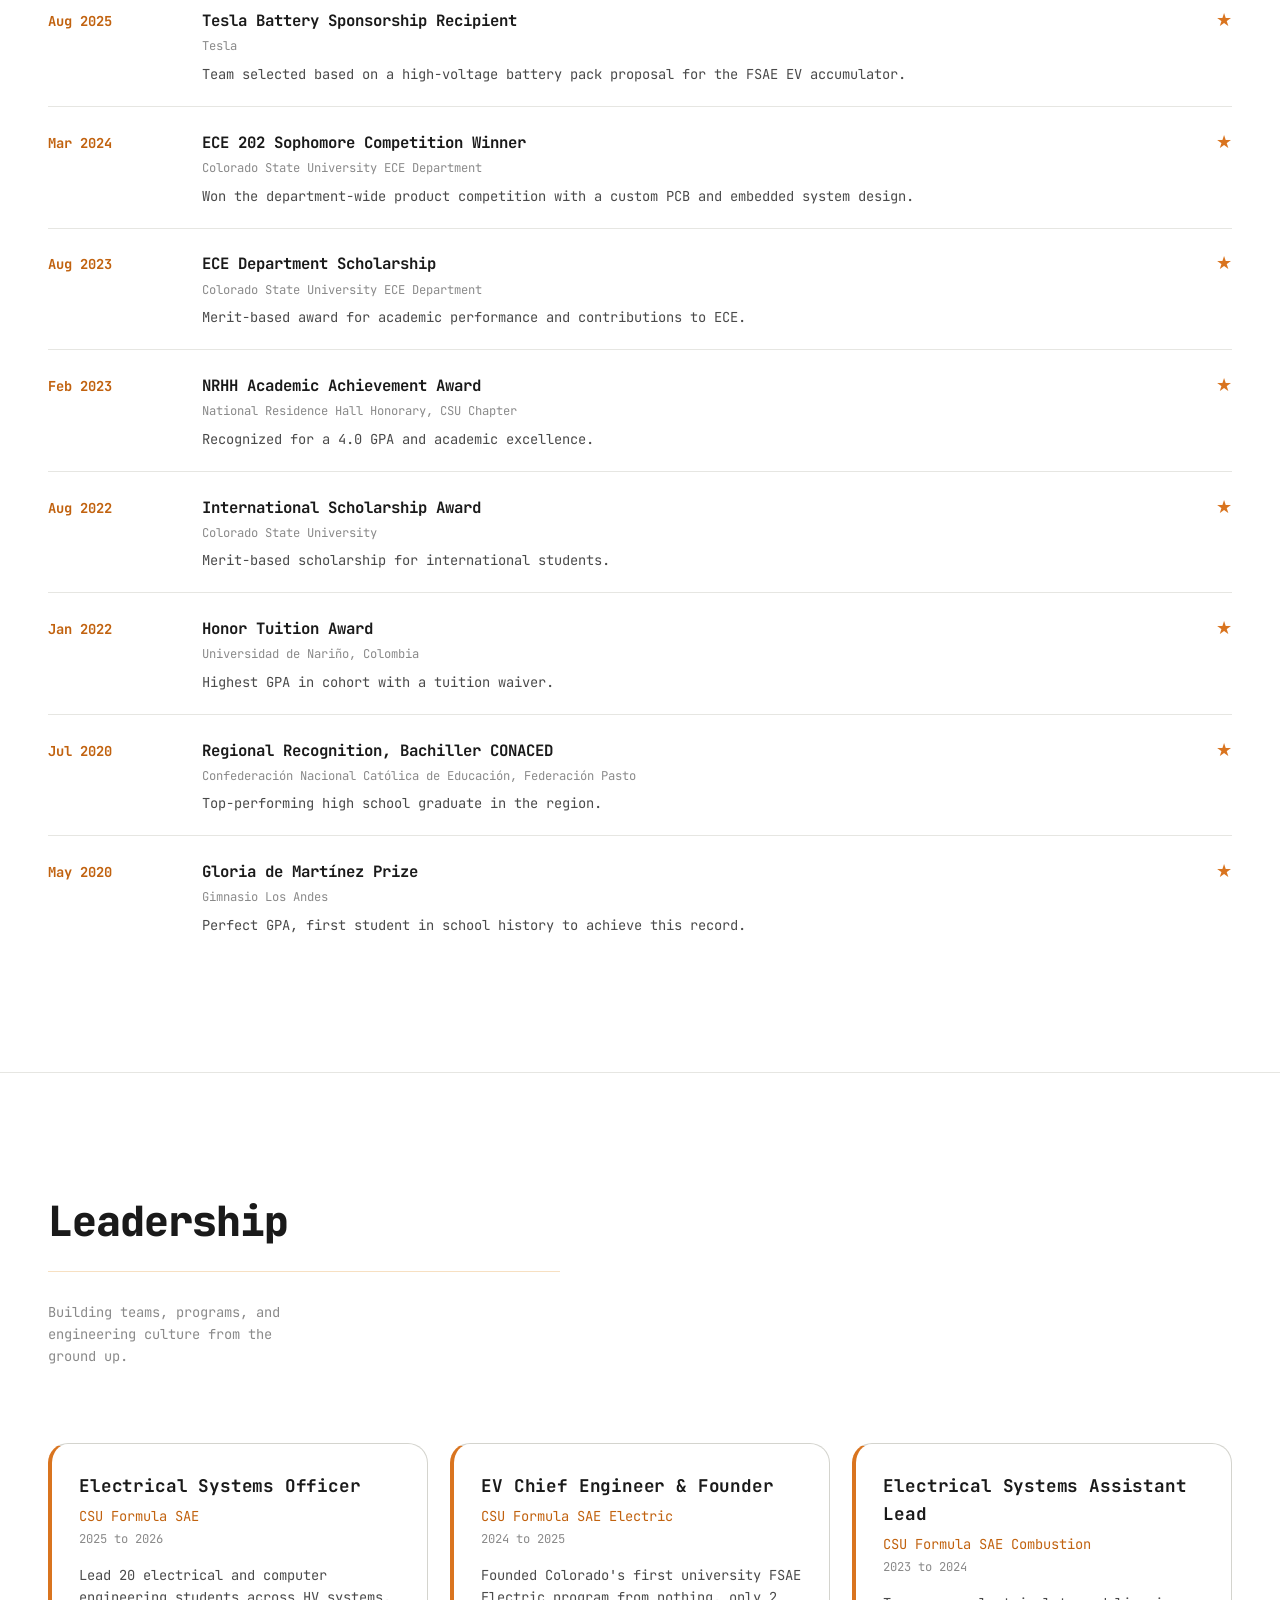
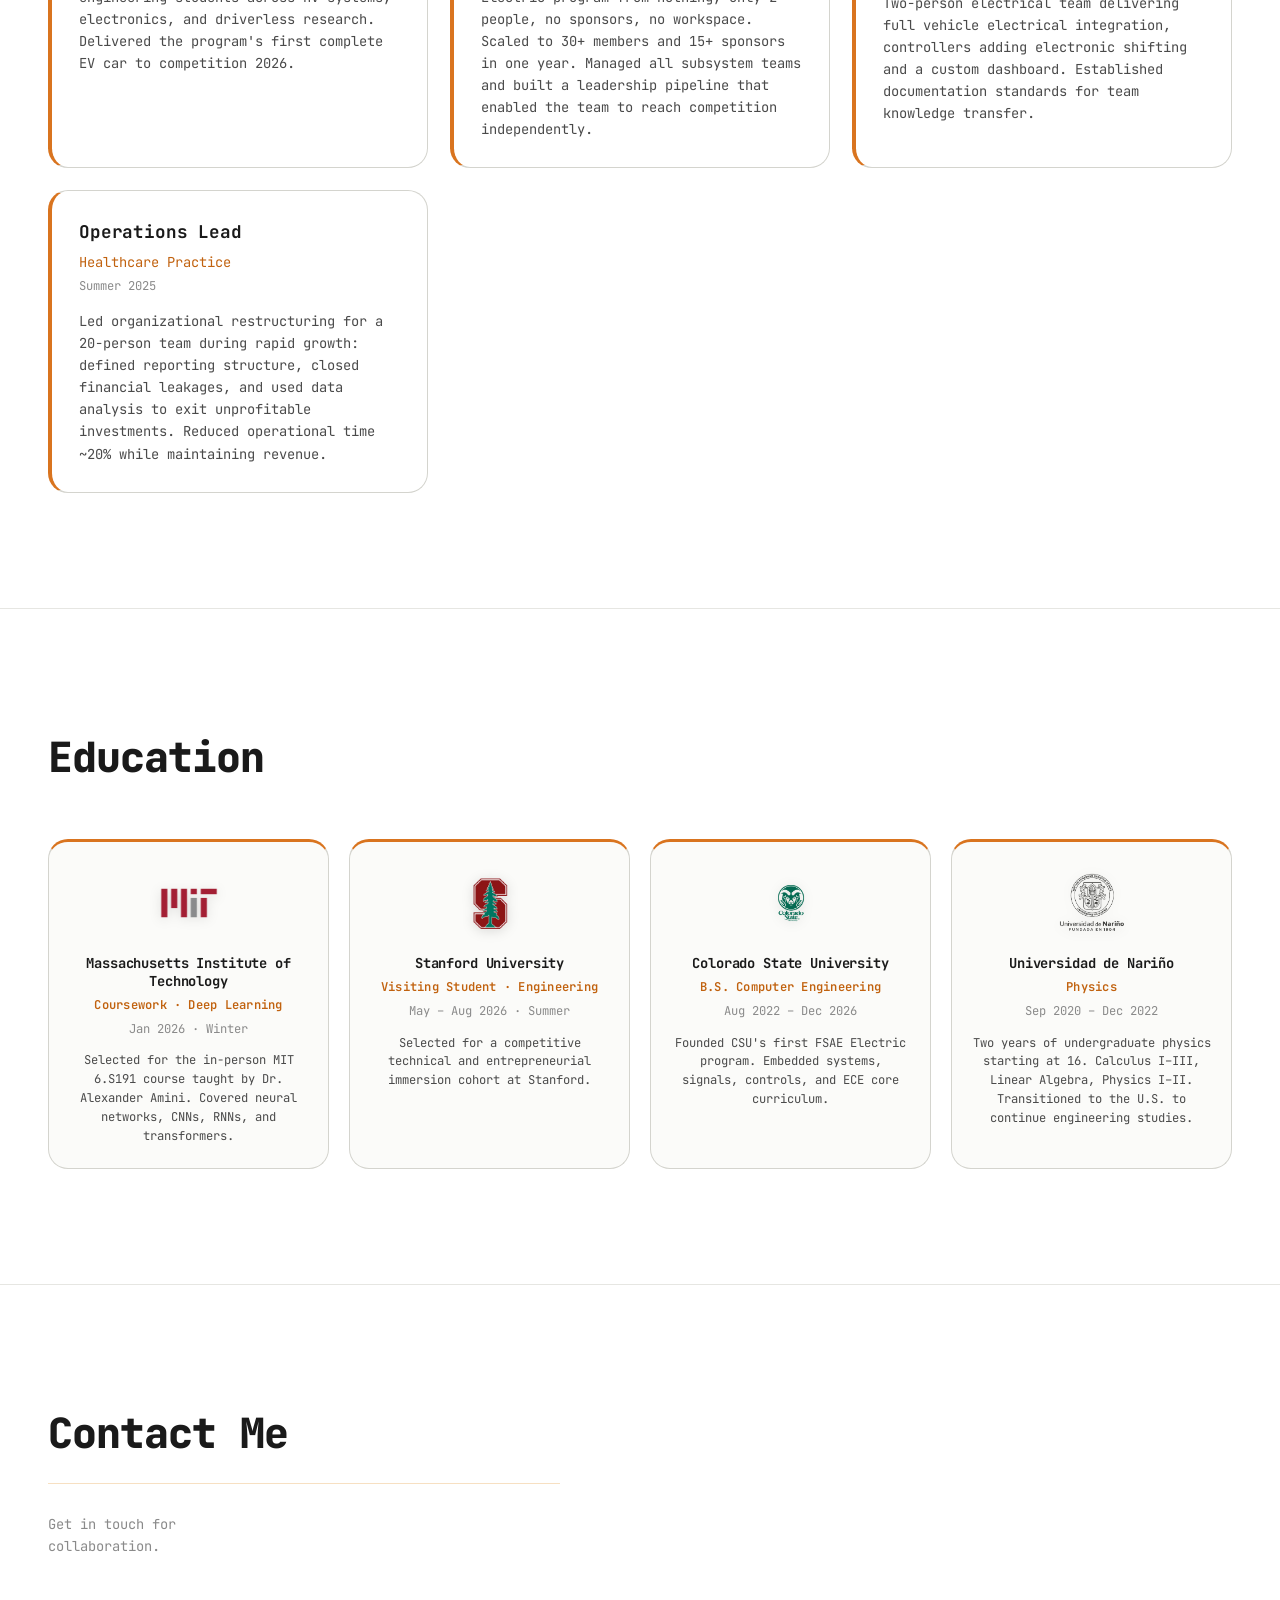
==== commit 5ed396ad: "Add Weld & Busbar Quality Validation subsystem to Venus EV" ====
--- a/index.html
+++ b/index.html
@@ -196,6 +196,29 @@
             </ul>
           </div>
           <div class="sub-photos" data-label="Fuse-link characterization" data-media='[{"src":"assets/projects/rr26ev/fuse-1.jpg","caption":"Fuse-wire temperature profile (nickel, I = 328A), modeled heating phase and melt transition (~68ms) used to validate blow time."},{"src":"assets/projects/rr26ev/fuse-2.jpg","caption":"Benchtop fuse-characterization rig, stick-welder short-circuit source with current sensing into Simulink for blow-time capture."},{"src":"assets/projects/rr26ev/fuse-3.png","caption":"Measured blow time vs. current (log–log) across the four-level test matrix, plotted against FSAE target bands (30–300s, 5–15s, 0.2–1s, 0.05–0.15s); all four clusters land within their required window."}]'></div>
+        </div>
+
+        <div class="sub">
+          <div class="sub-text">
+            <div class="sub-title">Weld &amp; Busbar Quality Validation</div>
+            <div class="sub-blurb">~600 in-house spot welds, destructive peel DOE, non-destructive resistance screening, BMS validation</div>
+            <h4>Background</h4><ul>
+              <li>The nickel fusible link doubles as each cell's fuse, so tab-to-busbar weld quality directly sets a safety-critical parameter; the 90s5p pack required ~450 cells and ~600 spot welds executed in-house with no vendor-qualified process to inherit.</li>
+              <li>Needed a measurable, repeatable accept/reject criterion for a hand-operated spot welder before scaling the process across the full pack.</li>
+            </ul>
+            <h4>Technical Approach</h4><ul>
+              <li>Ran a design of experiments across pre-pulse (BI), weld time (WT), weld current (WI), electrode pressure, and pulse count; graded pass/fail by destructive peel test against a failure-mode criterion rather than a force threshold, a passing joint had to tear parent tab material rather than release at the weld interface.</li>
+              <li>Low weld time produced cold, low-visual welds and excessive current (WI 15) deformed and holed the cell can, both rejected as under- and over-weld failure modes; the accepted setpoint (WI 10 / WT 4, two pulses) consistently pulled tab material off the cell.</li>
+              <li>Followed with non-destructive resistance screening (voltage-drop method) across 8 busbar assemblies × 5 fusible links each, then revised link geometry to reduce nickel path resistance.</li>
+              <li>Validated the process in service through the BMS, logging 6 instrumented cells through a full discharge cycle to check for an outlier joint.</li>
+            </ul>
+            <h4>Results</h4><ul>
+              <li>Fusible-link resistance held 0.29–0.63mΩ across all 40 screened links, with no outliers flagged for rework.</li>
+              <li>Under discharge, cell voltage spread peaked at 28mV (CV 0.32%) across the instrumented group, confirming pack-level uniformity.</li>
+              <li>At the pack's ~20A/cell discharge current, that resistance spread alone predicts only ~6.6mV of cell-to-cell variation, well under the 28mV observed, weld/link resistance is not the dominant driver of pack imbalance.</li>
+            </ul>
+          </div>
+          <div class="sub-photos" data-label="Weld & busbar validation" data-media='[{"src":"assets/projects/rr26ev/weld-1.png","caption":"Destructive peel-test results (Cell Tests 1–5), each accepted weld pulled to tear parent tab material rather than release at the interface, the pass/fail criterion for the hand-operated welder."},{"src":"assets/projects/rr26ev/weld-2.png","caption":"Eight completed busbar assemblies with fusible links installed, each screened non-destructively before pack integration."},{"src":"assets/projects/rr26ev/weld-3.png","caption":"Non-destructive resistance screening, voltage-drop measurement and derived fusible-link resistance across all 8 assemblies × 5 links; results held 0.29–0.63mΩ."},{"src":"assets/projects/rr26ev/weld-4.png","caption":"BMS in-service validation on 6 instrumented cells through a full discharge cycle: voltage std. dev., spread and CV (left) stayed low throughout, confirming no outlier weld (right)."}]'></div>
         </div>
 
         <div class="sub">
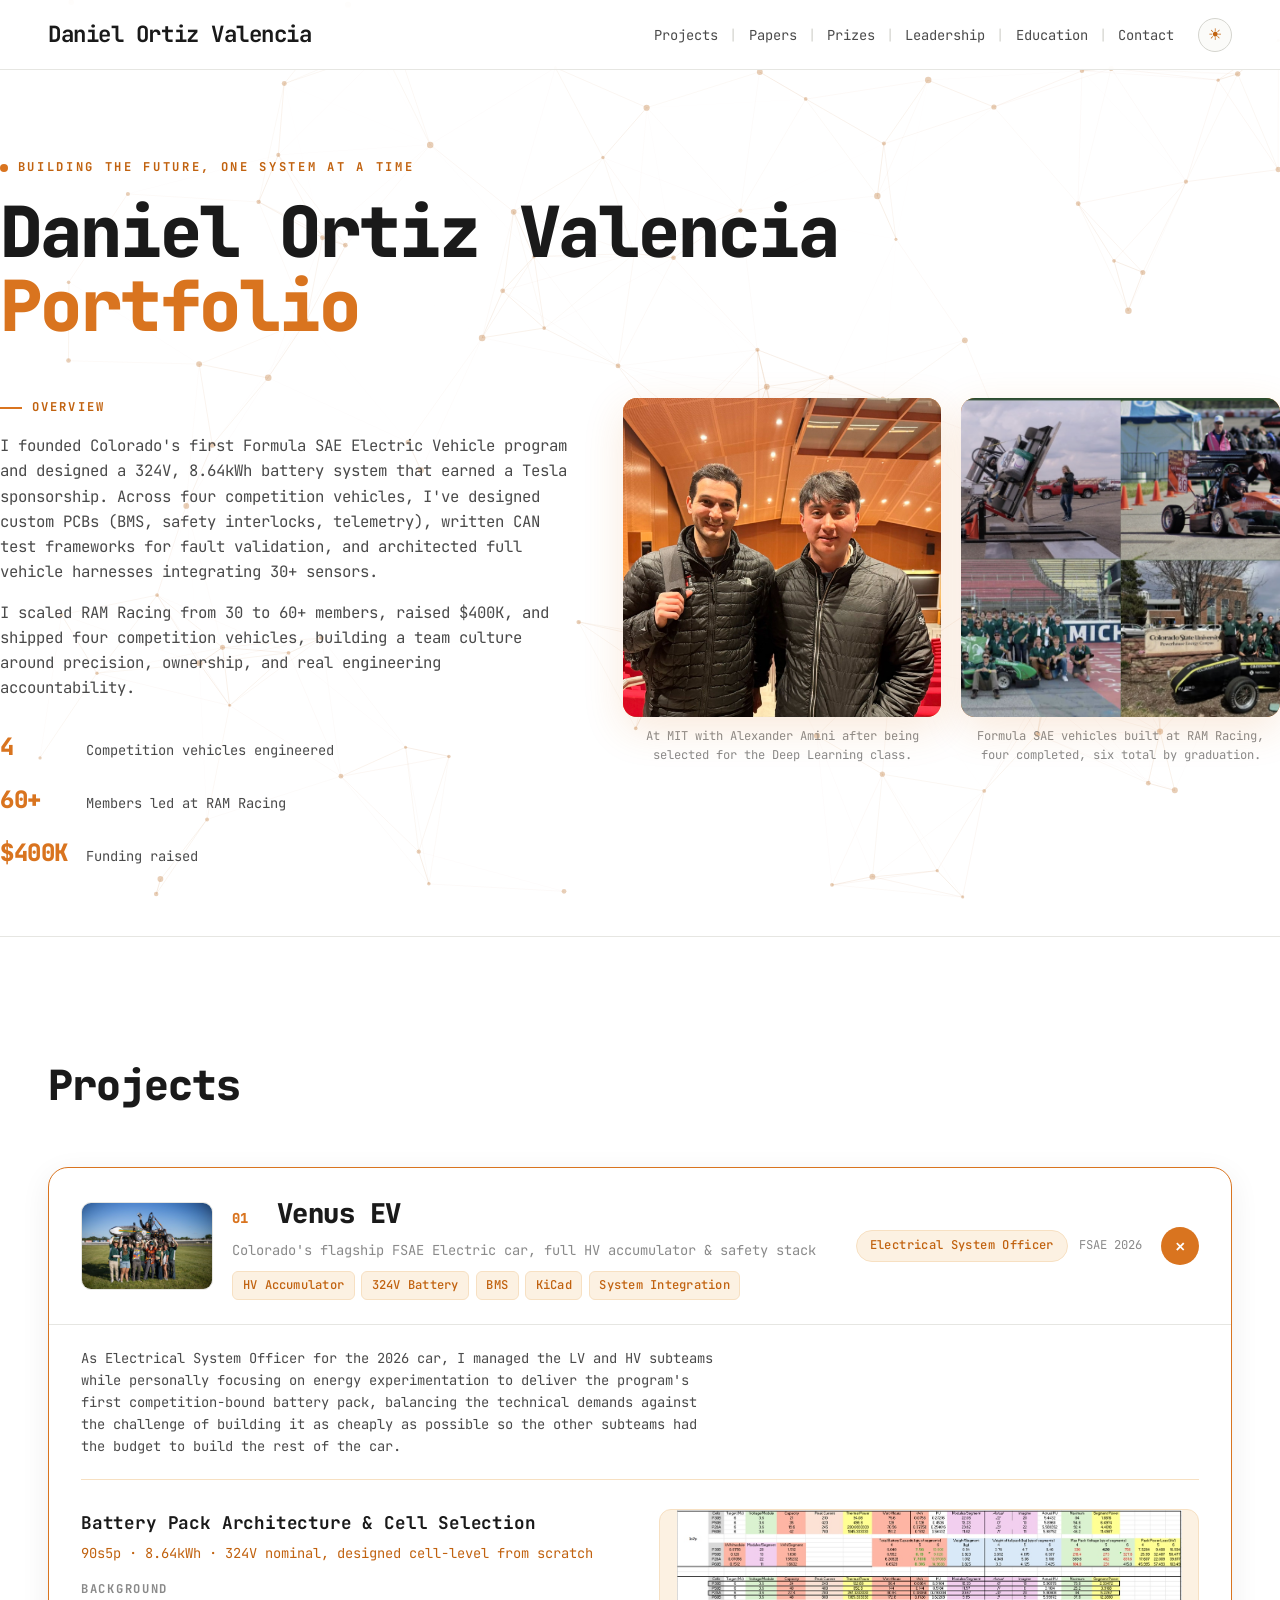
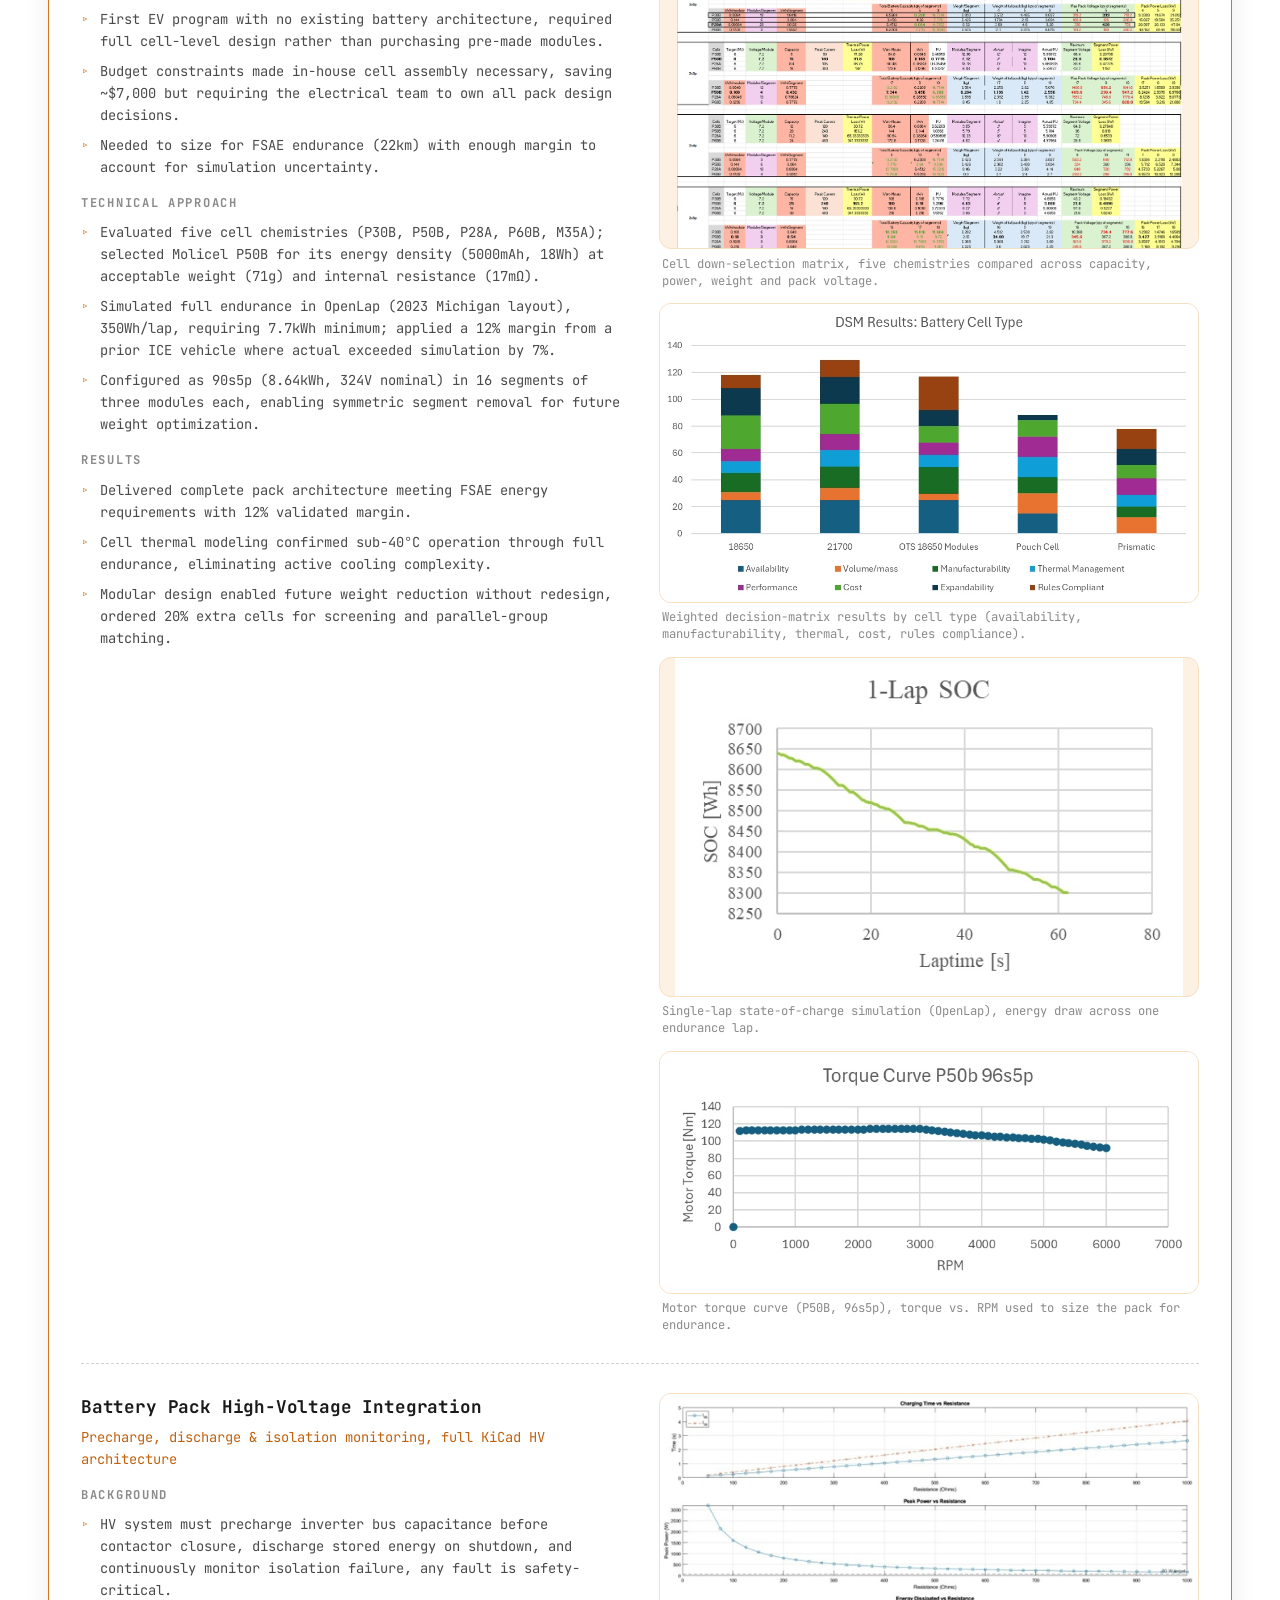
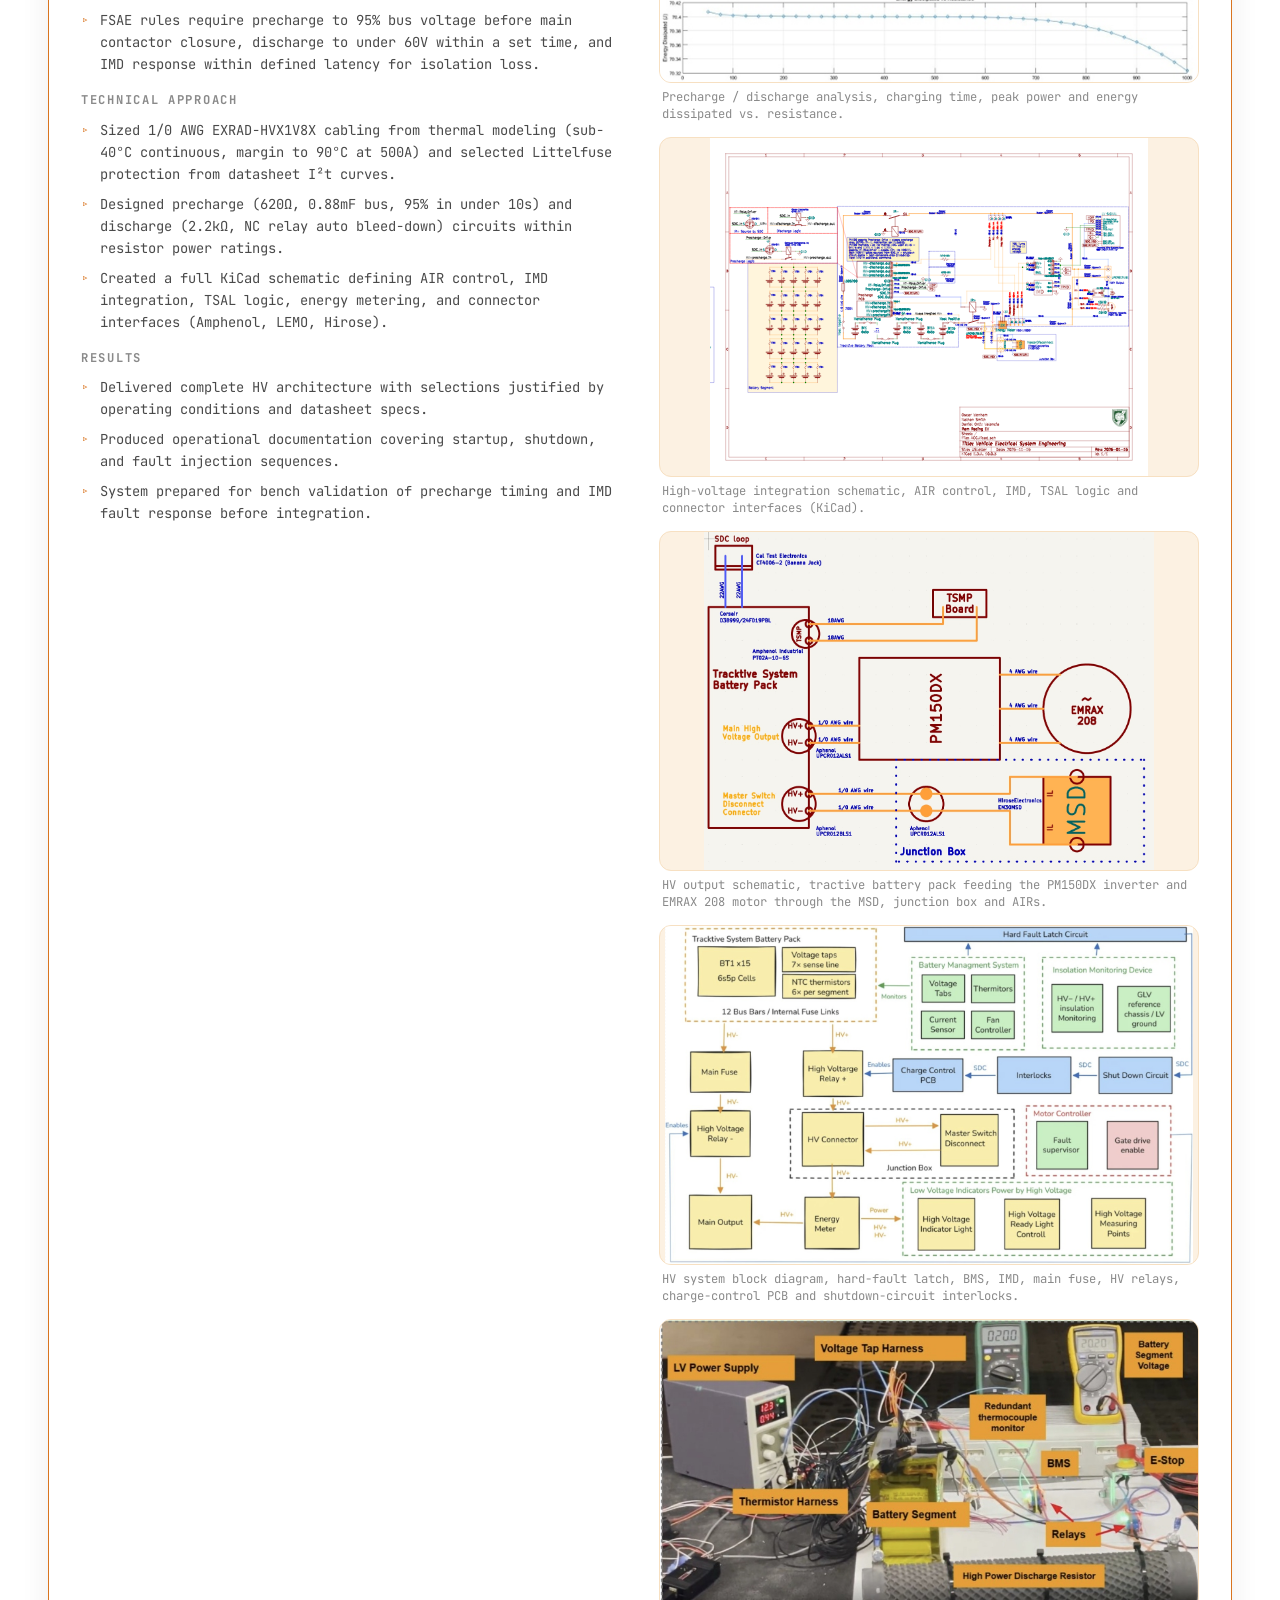
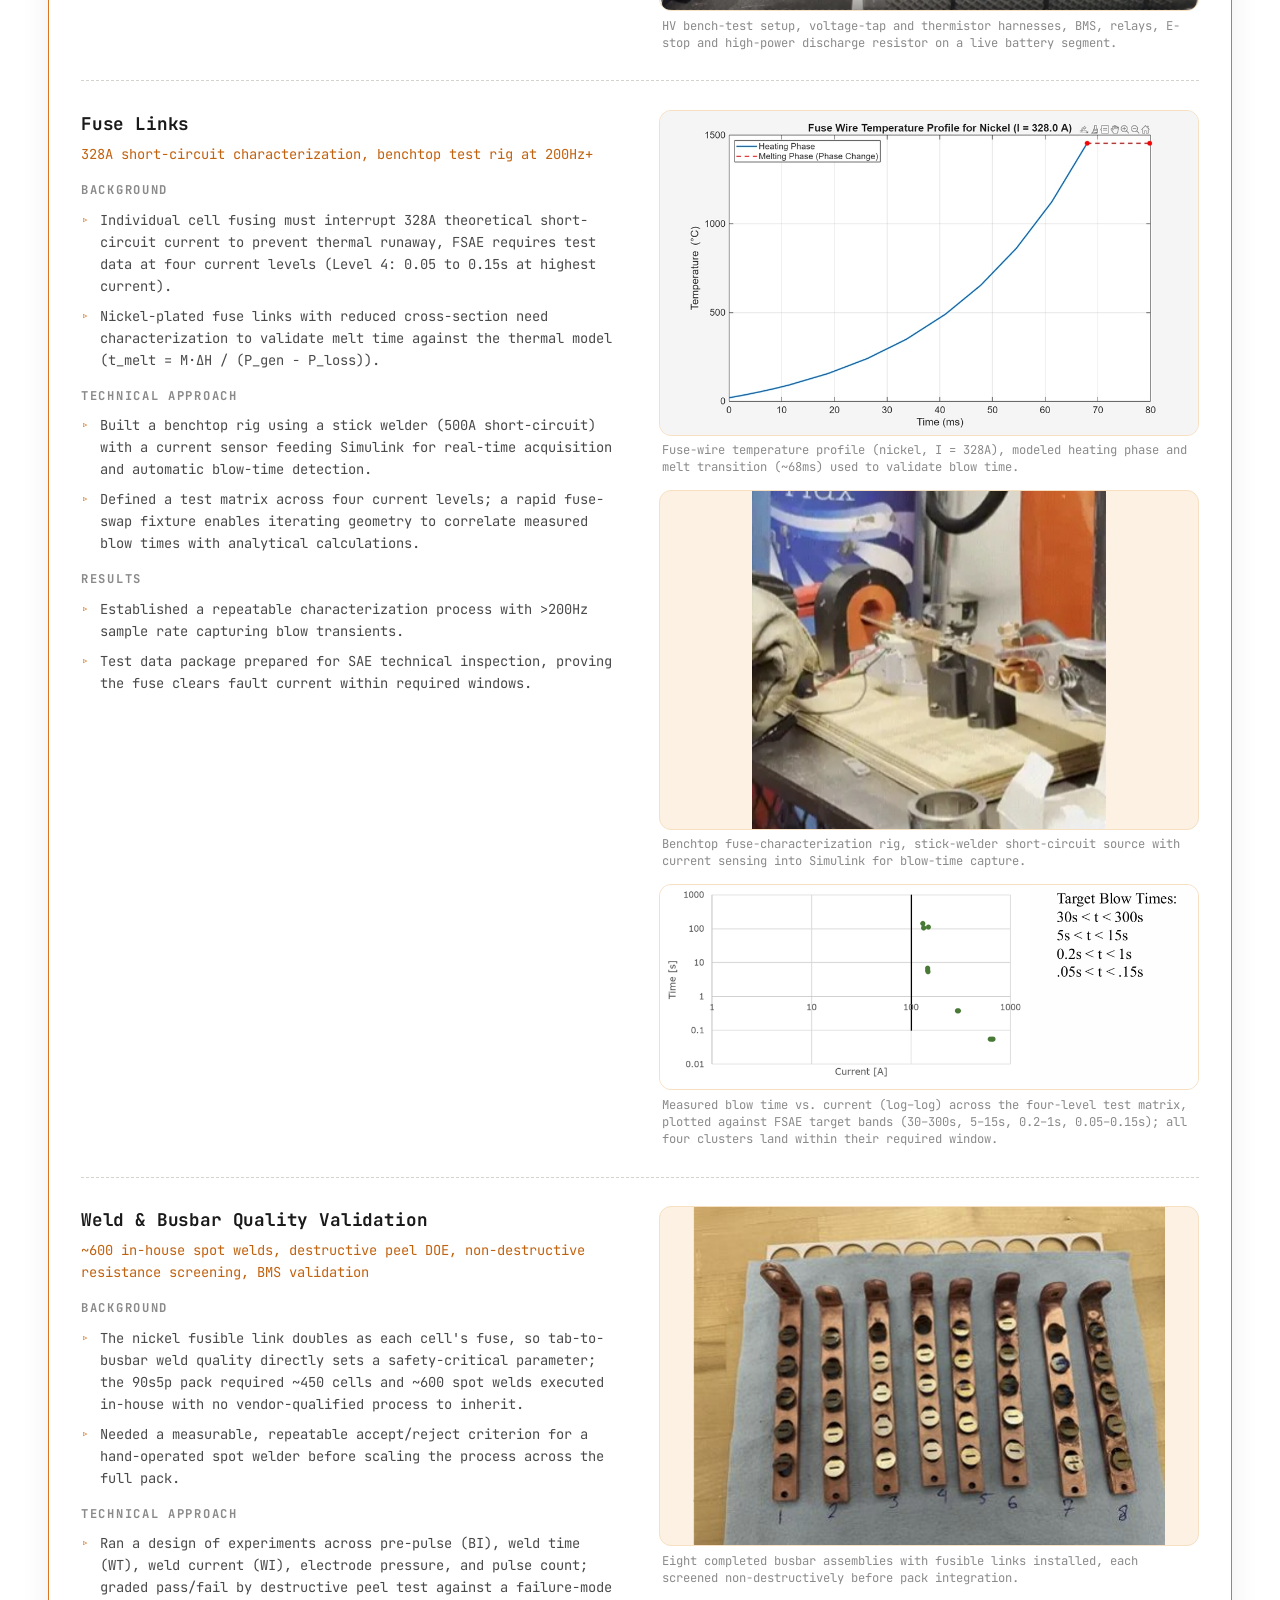
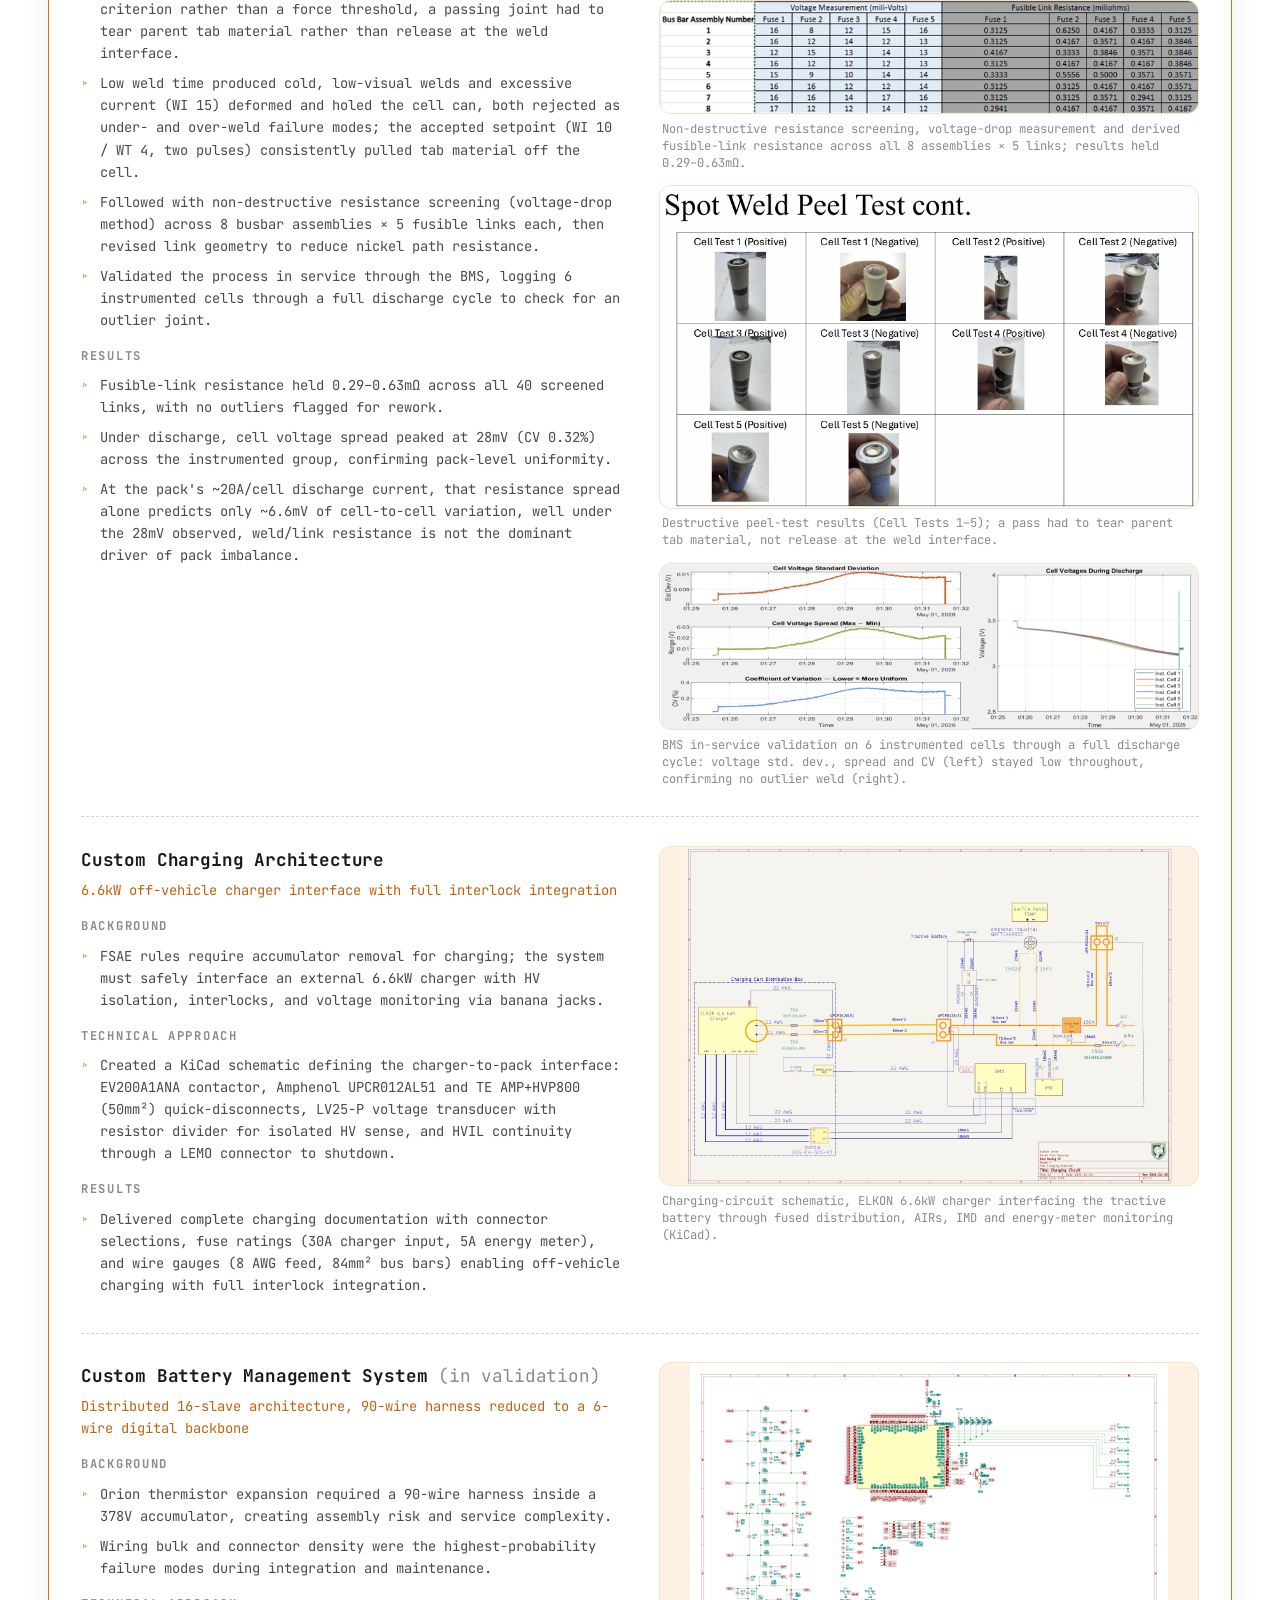
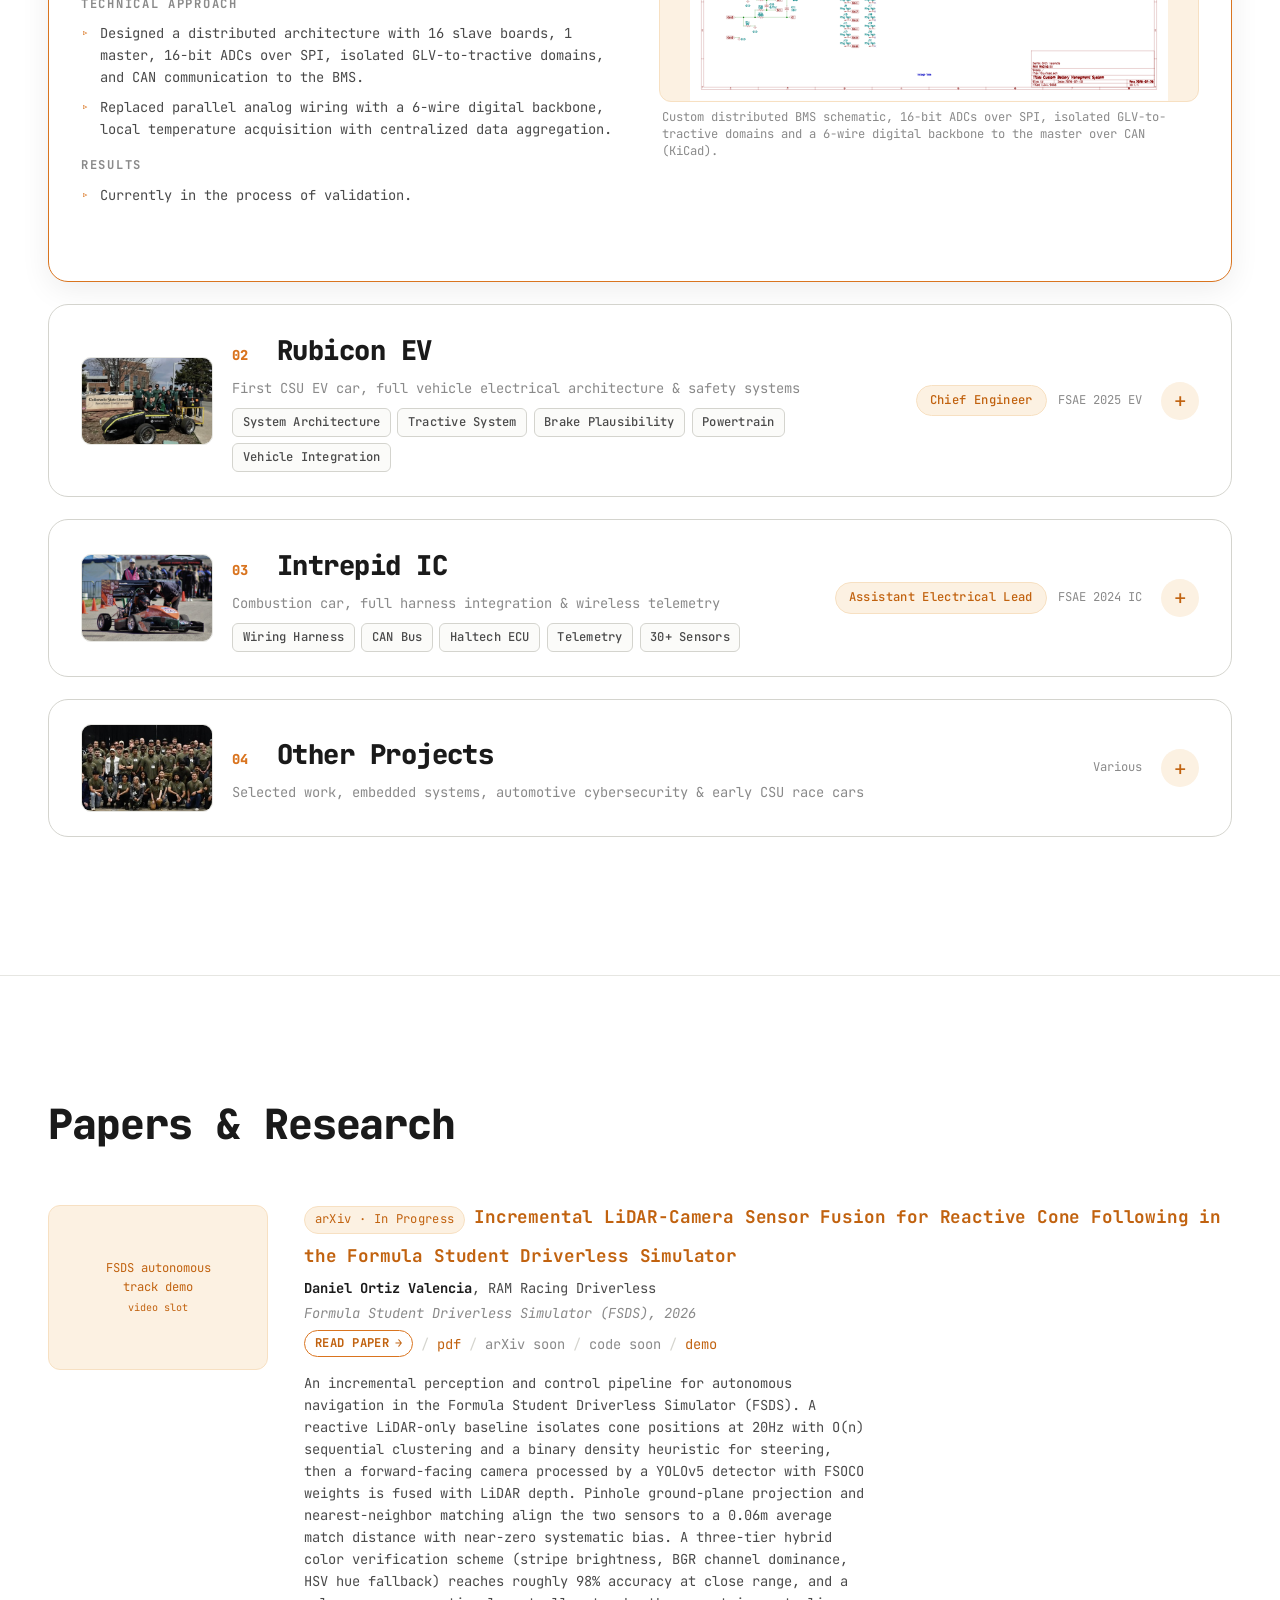
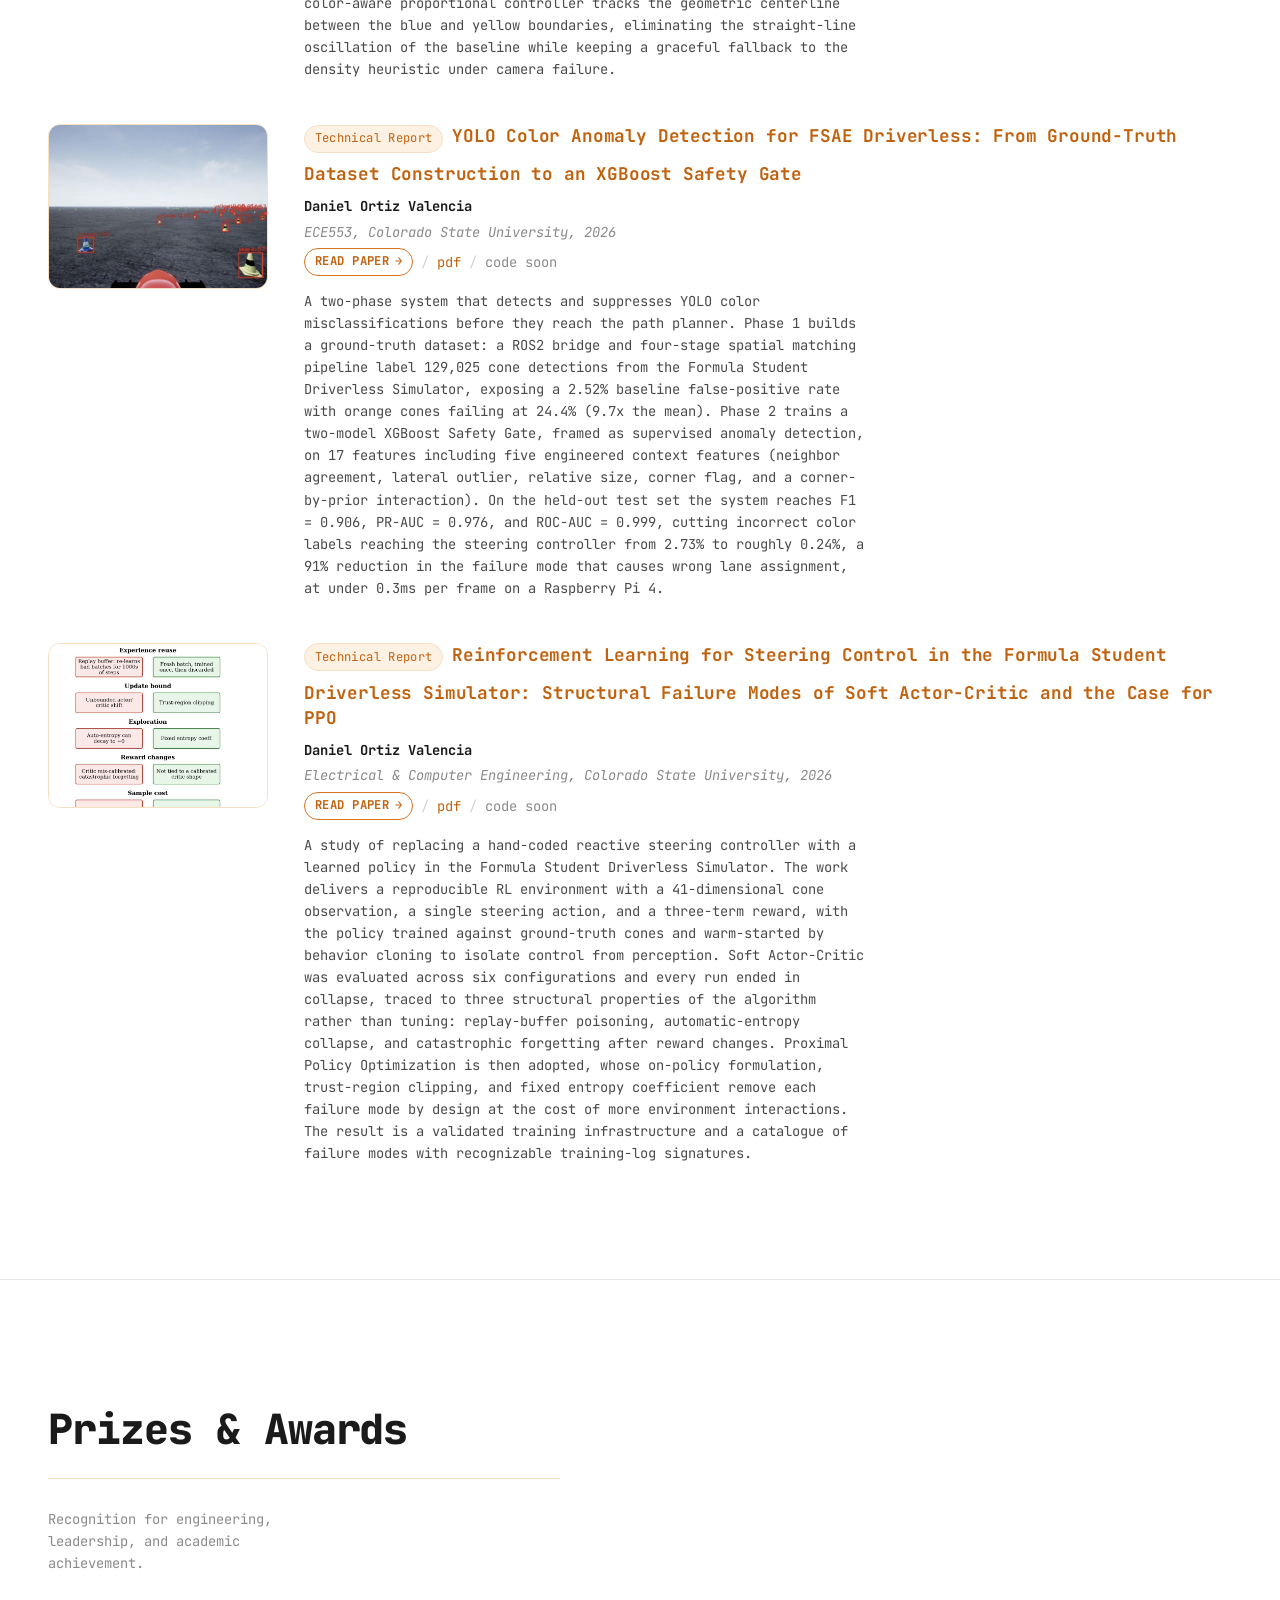
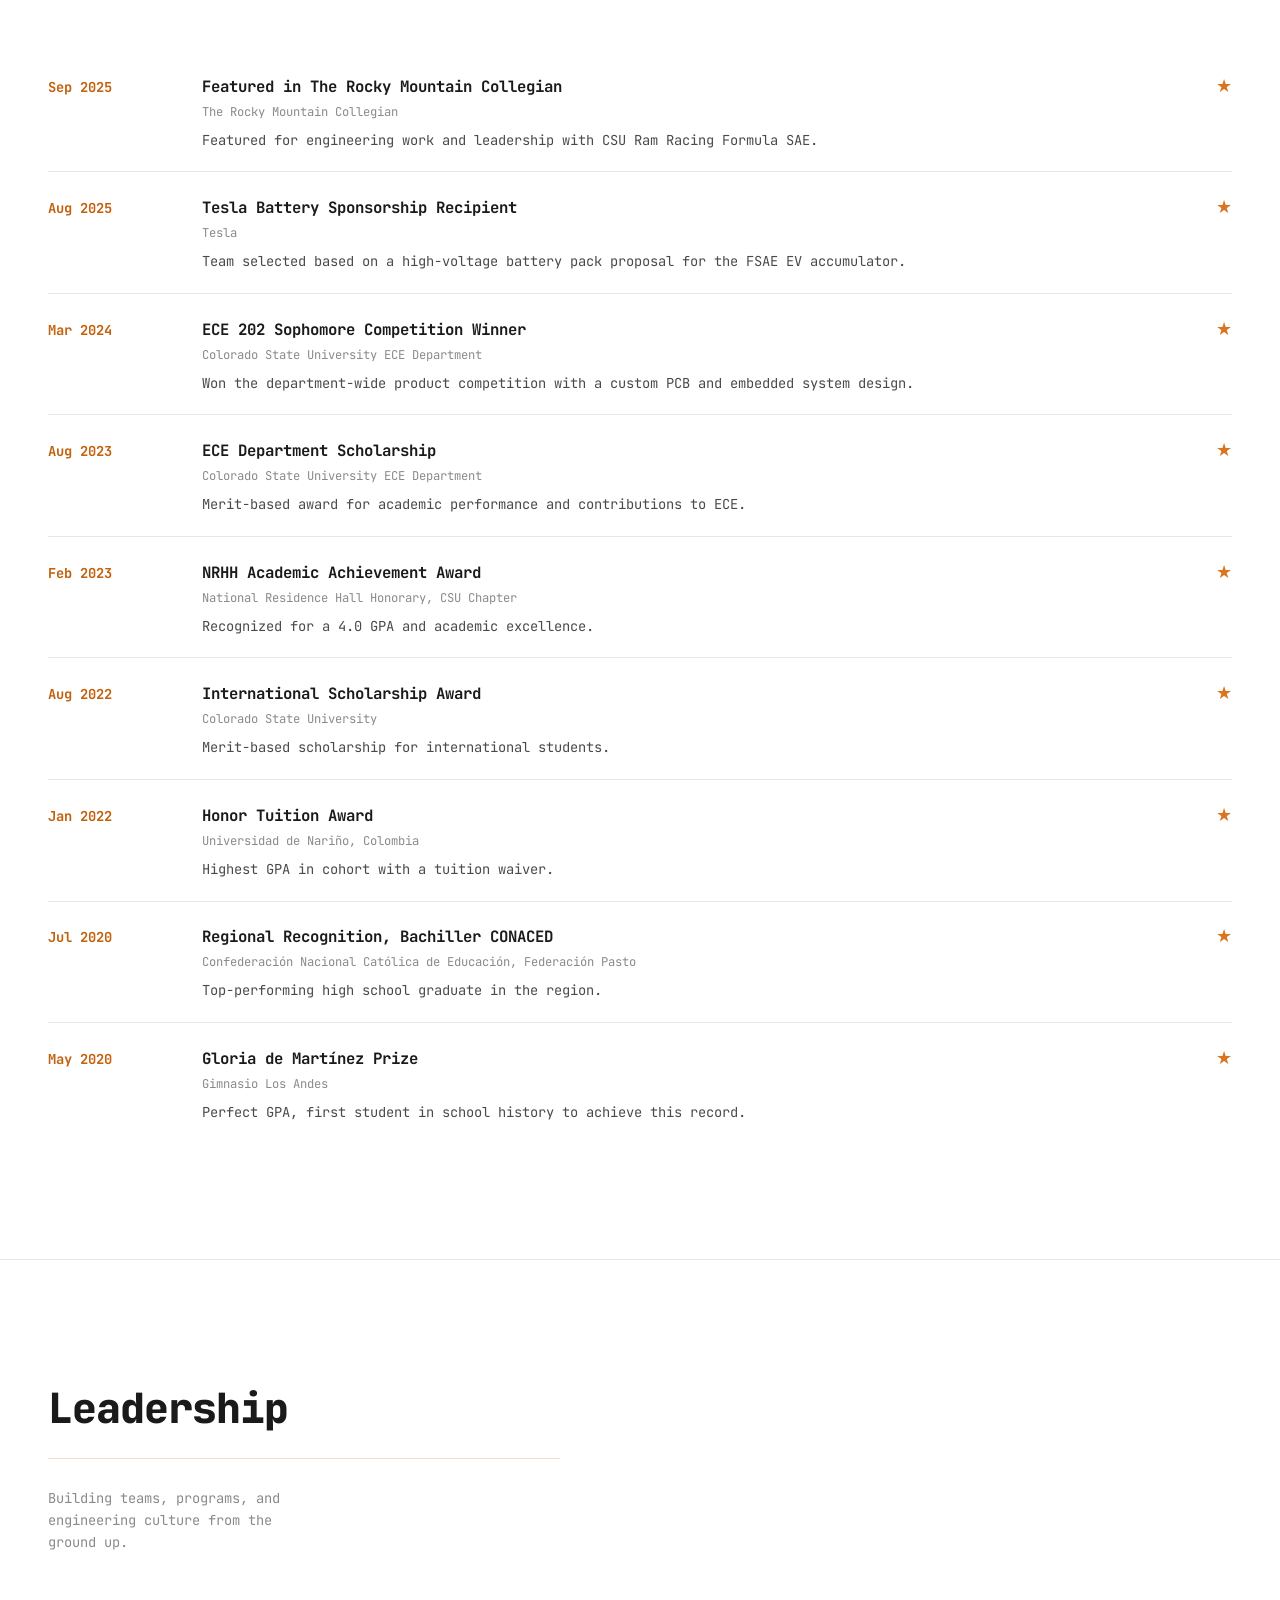
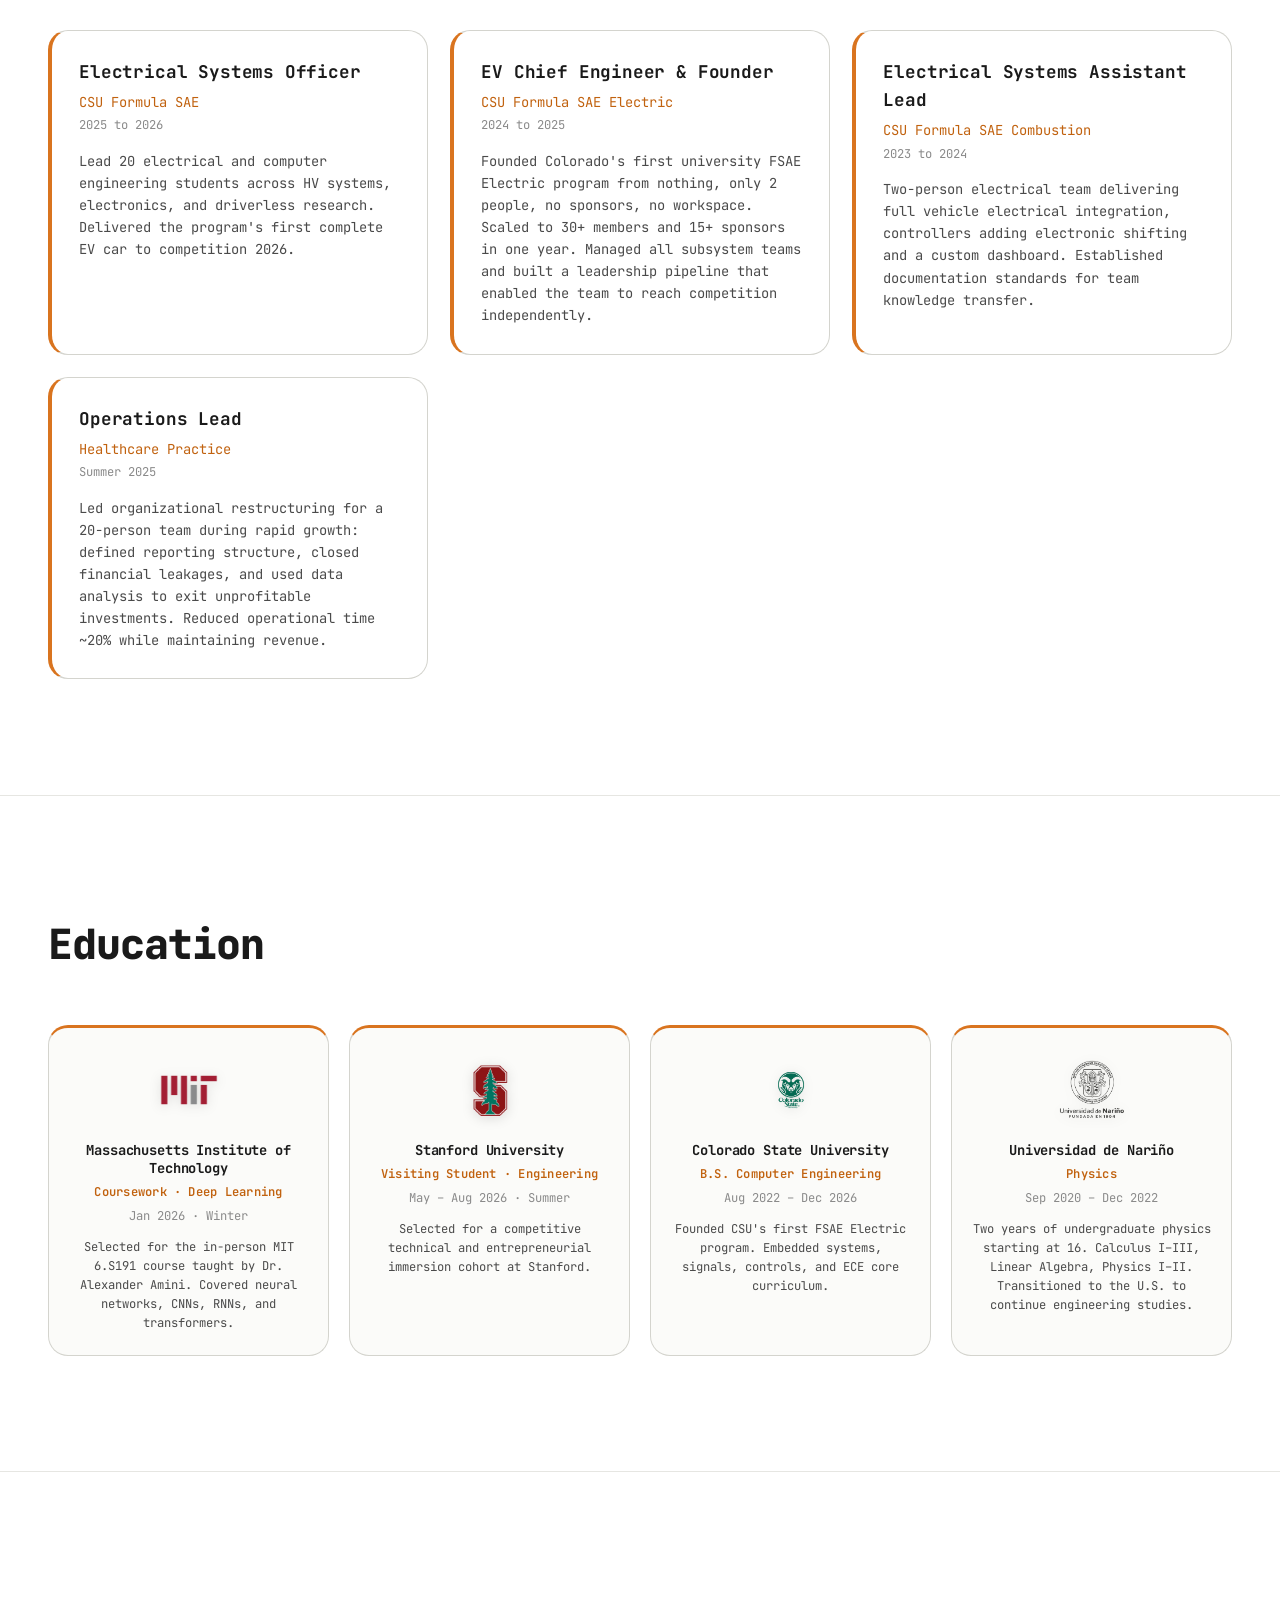
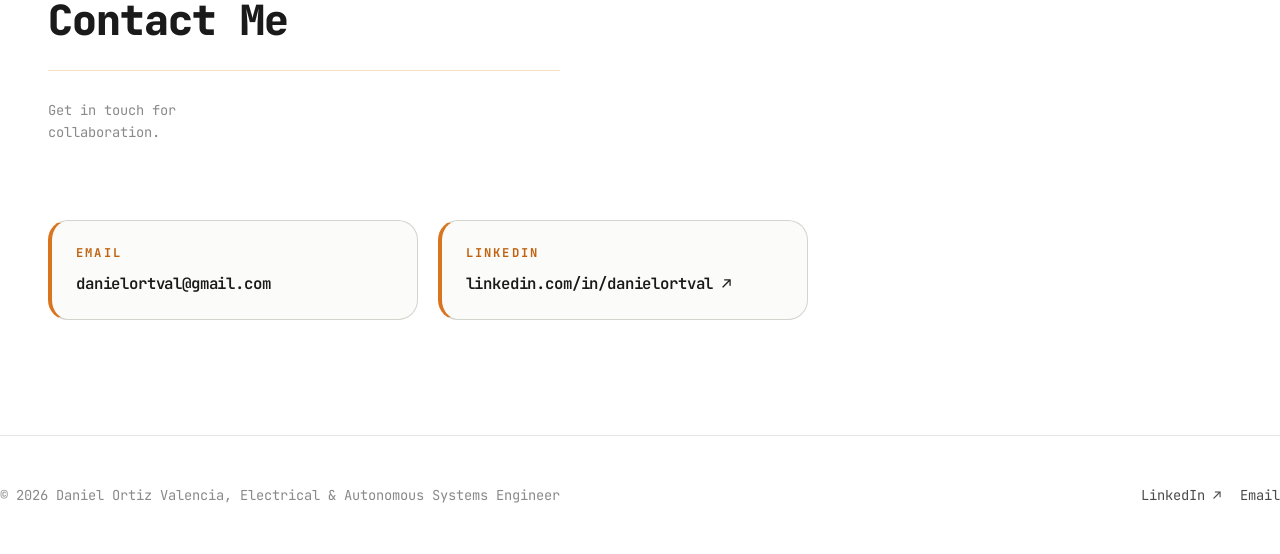
==== commit 7fd9e6ec: "Remove Battery Structure & Manufacturing; reorder weld gallery, trim peel-test caption" ====
--- a/index.html
+++ b/index.html
@@ -154,32 +154,6 @@
 
         <div class="sub">
           <div class="sub-text">
-            <div class="sub-title">Battery Structure &amp; Manufacturing</div>
-            <div class="sub-blurb">450-cell pack containment, weighted decision matrices &amp; poka-yoke busbars</div>
-            <h4>Background</h4><ul>
-              <li>450-cell pack (90s5p, Molicel P50B 21700) requires structural containment against shock and vibration, cell ejection or busbar fatigue causes short circuit or arc flash.</li>
-              <li>No inherited designs; team defined module geometry, materials, and assembly sequence from scratch with in-house FDM and manual welding.</li>
-              <li>Architecture must allow field serviceability while meeting FSAE flame-retardant and HV isolation requirements.</li>
-            </ul>
-            <h4>Technical Approach</h4><ul>
-              <li>Drove material selection through weighted matrices: steel exterior (59/100), garolite interior (46/100), passive air cooling (41/100).</li>
-              <li>Defined a module-segment-pack hierarchy (2s5p → 6s5p → 90s5p) with press-fit cell retention and keyed copper busbars preventing incorrect assembly.</li>
-              <li>Supported the mechanical engineer with stress analysis inputs; evaluated printable materials (Ultem 9085, Nylon-GF, PC-FR, ASA, PEEK) against UL94 and Tg.</li>
-            </ul>
-            <h4>Results</h4><ul>
-              <li>Delivered complete pack architecture with material down-selections justified by quantified tradeoff analysis.</li>
-              <li>Defined poka-yoke busbar geometry eliminating operator errors across 90 module interfaces.</li>
-              <li>Established module specs (35.3 cm³, 46g, 45-min print) enabling production planning for a 56-module build.</li>
-            </ul>
-            <div class="sub-links">
-              <a class="btn ghost" href="assets/docs/Battery_Pack_Structure.pdf" target="_blank" rel="noopener">📄 Battery Pack Structure (PDF)</a>
-            </div>
-          </div>
-          <div class="sub-photos" data-label="Structure & manufacturing" data-media='[{"src":"assets/projects/rr26ev/struct-2026-4.jpg","caption":"Accumulator integrated in the Venus EV chassis, segmented pack mounted between the rear frame members alongside the powertrain."},{"src":"assets/projects/rr26ev/struct-2026-3.jpg","caption":"Pack module array (CAD), keyed copper busbars and press-fit cell retention across the segmented 90s5p layout."},{"src":"assets/projects/rr26ev/struct-2026-1.jpg","caption":"Assembled battery segment, copper busbars, structural endplate and sealed cell containment."},{"src":"assets/projects/rr26ev/struct-2026-2.jpg","caption":"Tractive-system structure decision matrix, weighted selection of exterior, interior, cooling and packaging strategies."}]'></div>
-        </div>
-
-        <div class="sub">
-          <div class="sub-text">
             <div class="sub-title">Fuse Links</div>
             <div class="sub-blurb">328A short-circuit characterization, benchtop test rig at 200Hz+</div>
             <h4>Background</h4><ul>
@@ -218,7 +192,7 @@
               <li>At the pack's ~20A/cell discharge current, that resistance spread alone predicts only ~6.6mV of cell-to-cell variation, well under the 28mV observed, weld/link resistance is not the dominant driver of pack imbalance.</li>
             </ul>
           </div>
-          <div class="sub-photos" data-label="Weld & busbar validation" data-media='[{"src":"assets/projects/rr26ev/weld-1.png","caption":"Destructive peel-test results (Cell Tests 1–5), each accepted weld pulled to tear parent tab material rather than release at the interface, the pass/fail criterion for the hand-operated welder."},{"src":"assets/projects/rr26ev/weld-2.png","caption":"Eight completed busbar assemblies with fusible links installed, each screened non-destructively before pack integration."},{"src":"assets/projects/rr26ev/weld-3.png","caption":"Non-destructive resistance screening, voltage-drop measurement and derived fusible-link resistance across all 8 assemblies × 5 links; results held 0.29–0.63mΩ."},{"src":"assets/projects/rr26ev/weld-4.png","caption":"BMS in-service validation on 6 instrumented cells through a full discharge cycle: voltage std. dev., spread and CV (left) stayed low throughout, confirming no outlier weld (right)."}]'></div>
+          <div class="sub-photos" data-label="Weld & busbar validation" data-media='[{"src":"assets/projects/rr26ev/weld-2.png","caption":"Eight completed busbar assemblies with fusible links installed, each screened non-destructively before pack integration."},{"src":"assets/projects/rr26ev/weld-3.png","caption":"Non-destructive resistance screening, voltage-drop measurement and derived fusible-link resistance across all 8 assemblies × 5 links; results held 0.29–0.63mΩ."},{"src":"assets/projects/rr26ev/weld-1.png","caption":"Destructive peel-test results (Cell Tests 1–5); a pass had to tear parent tab material, not release at the weld interface."},{"src":"assets/projects/rr26ev/weld-4.png","caption":"BMS in-service validation on 6 instrumented cells through a full discharge cycle: voltage std. dev., spread and CV (left) stayed low throughout, confirming no outlier weld (right)."}]'></div>
         </div>
 
         <div class="sub">
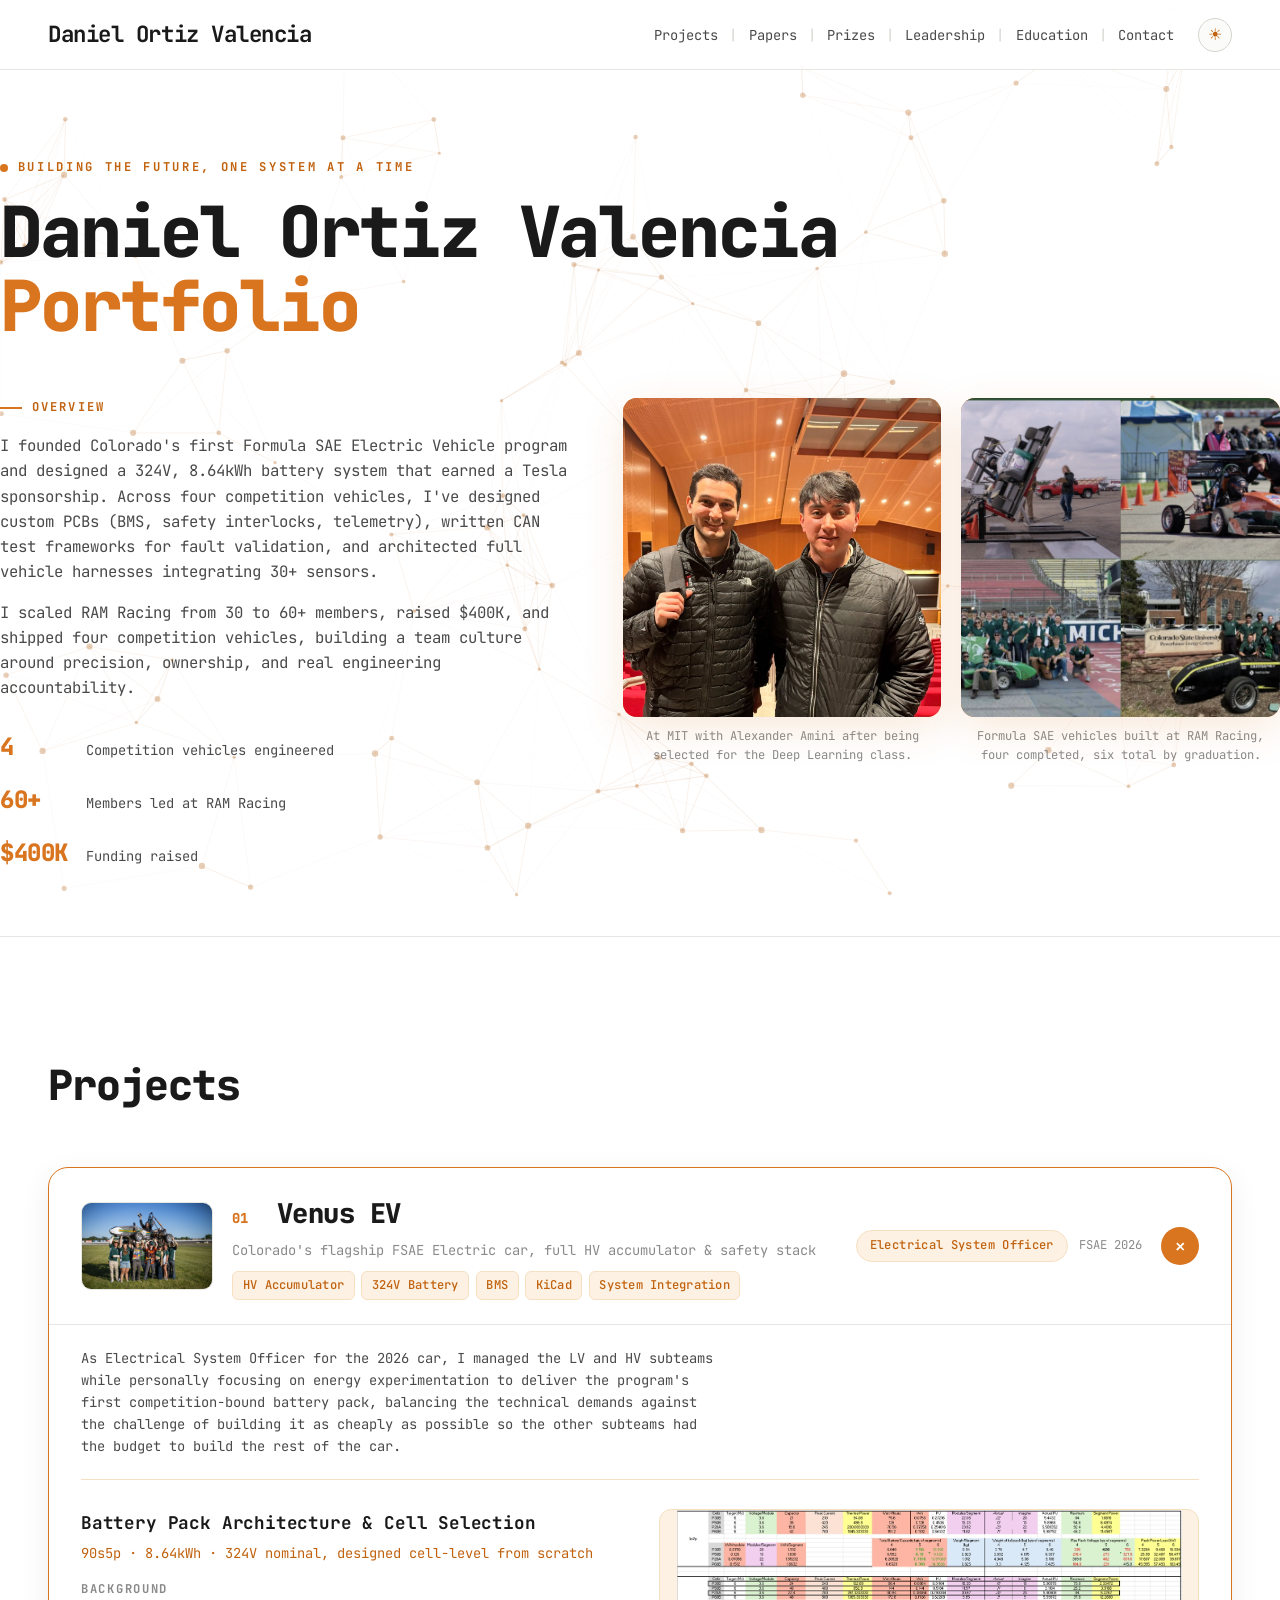
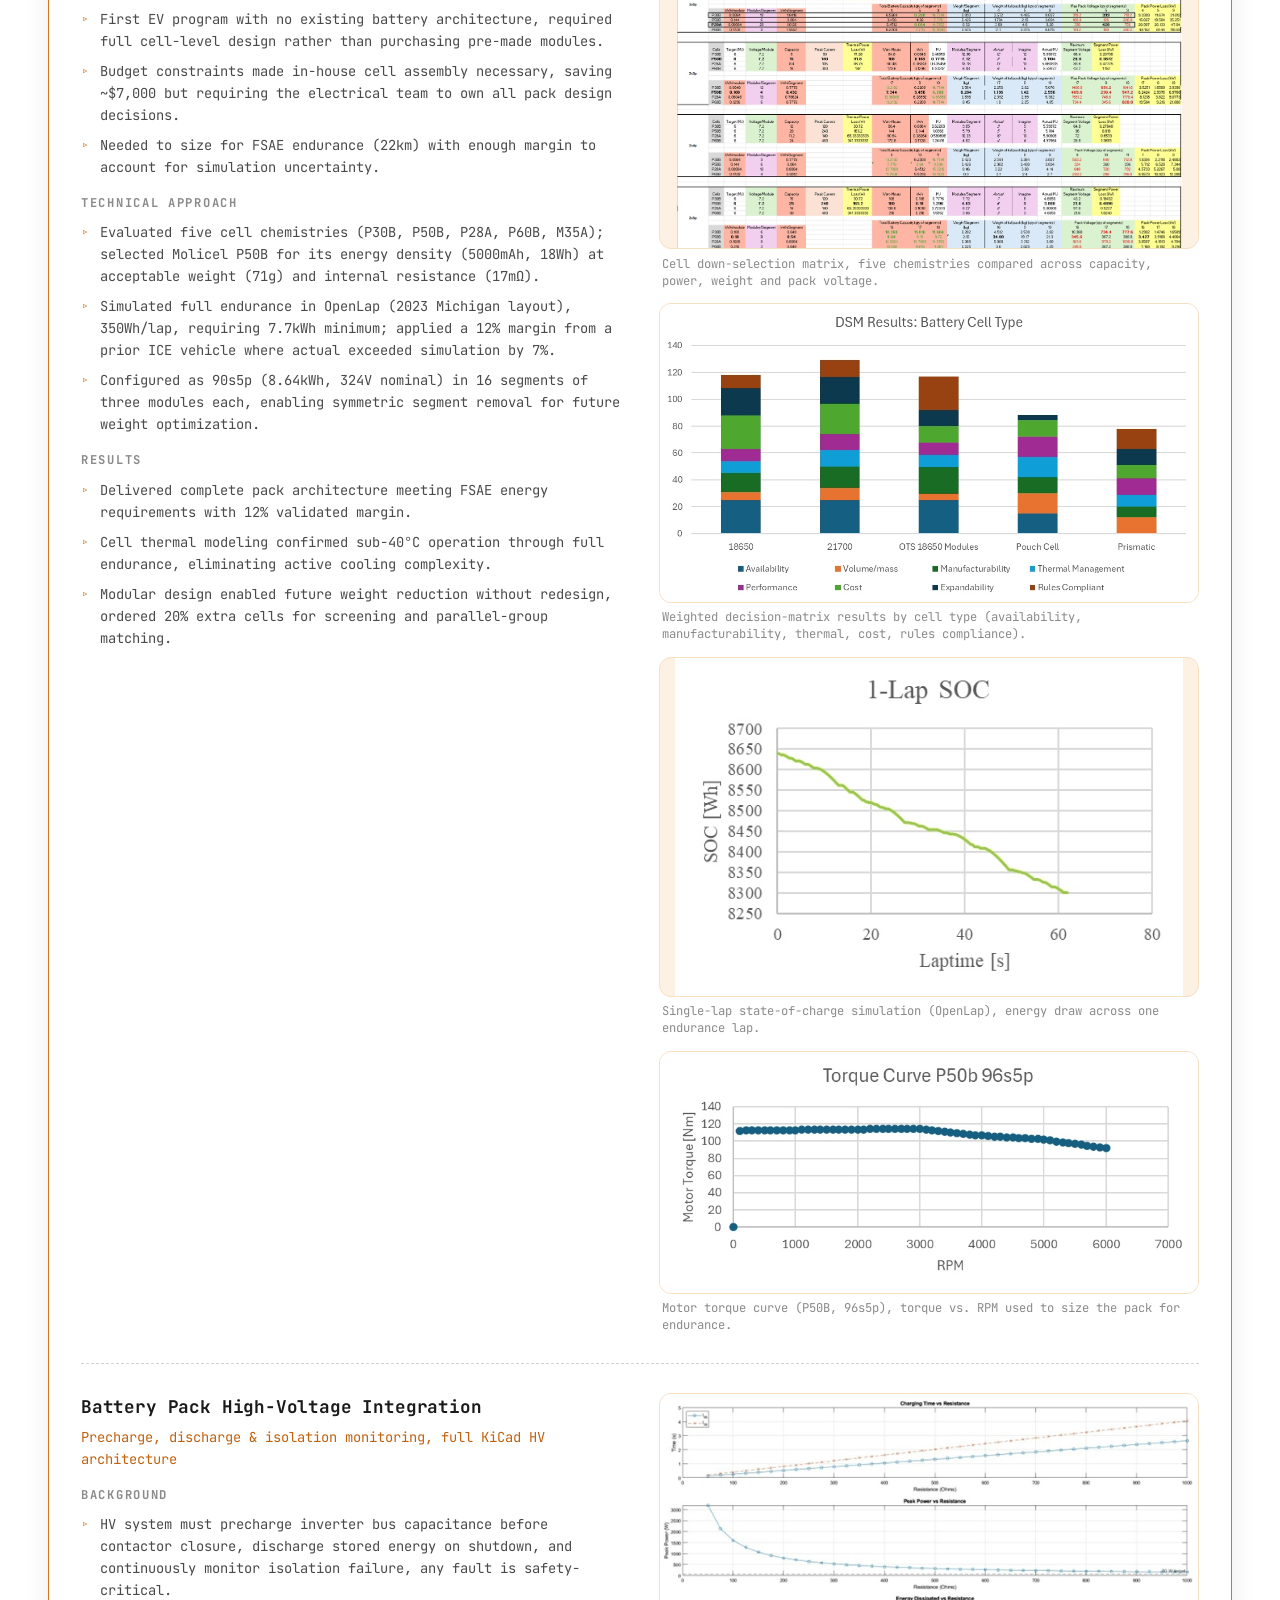
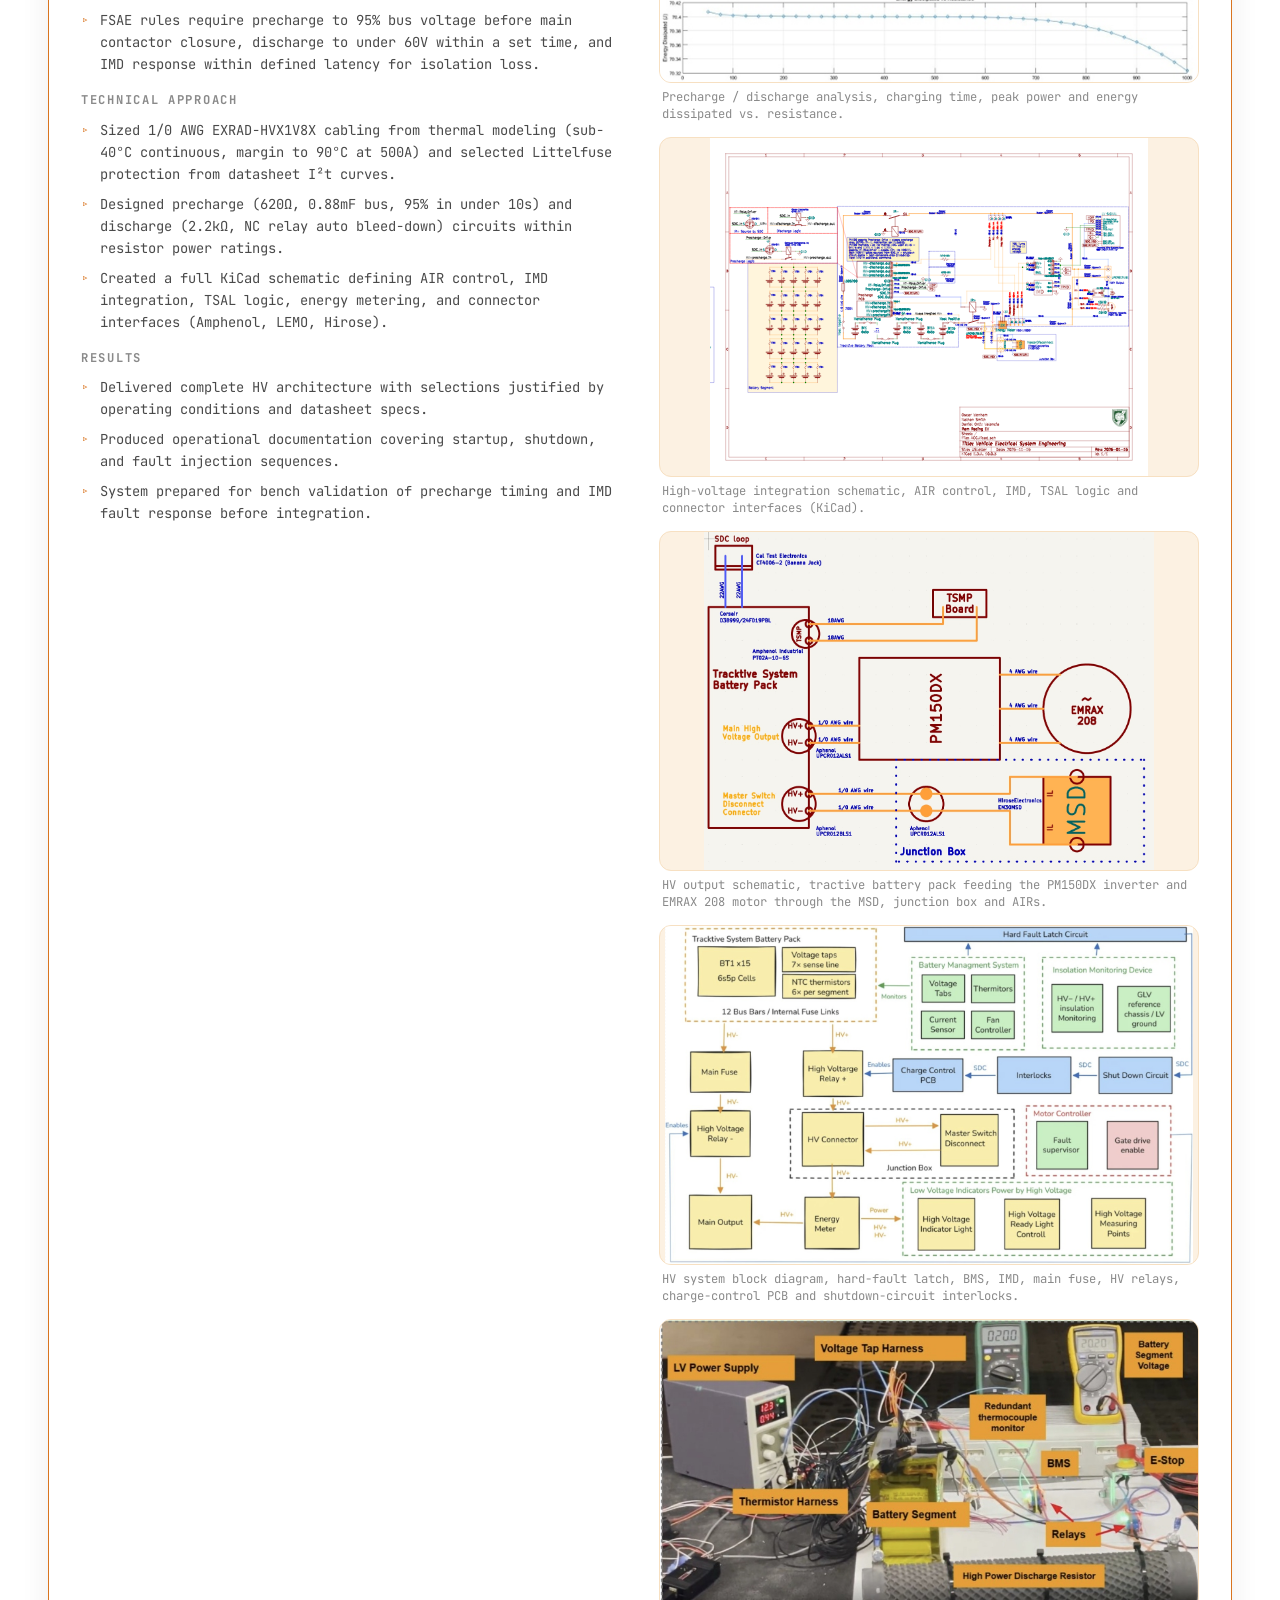
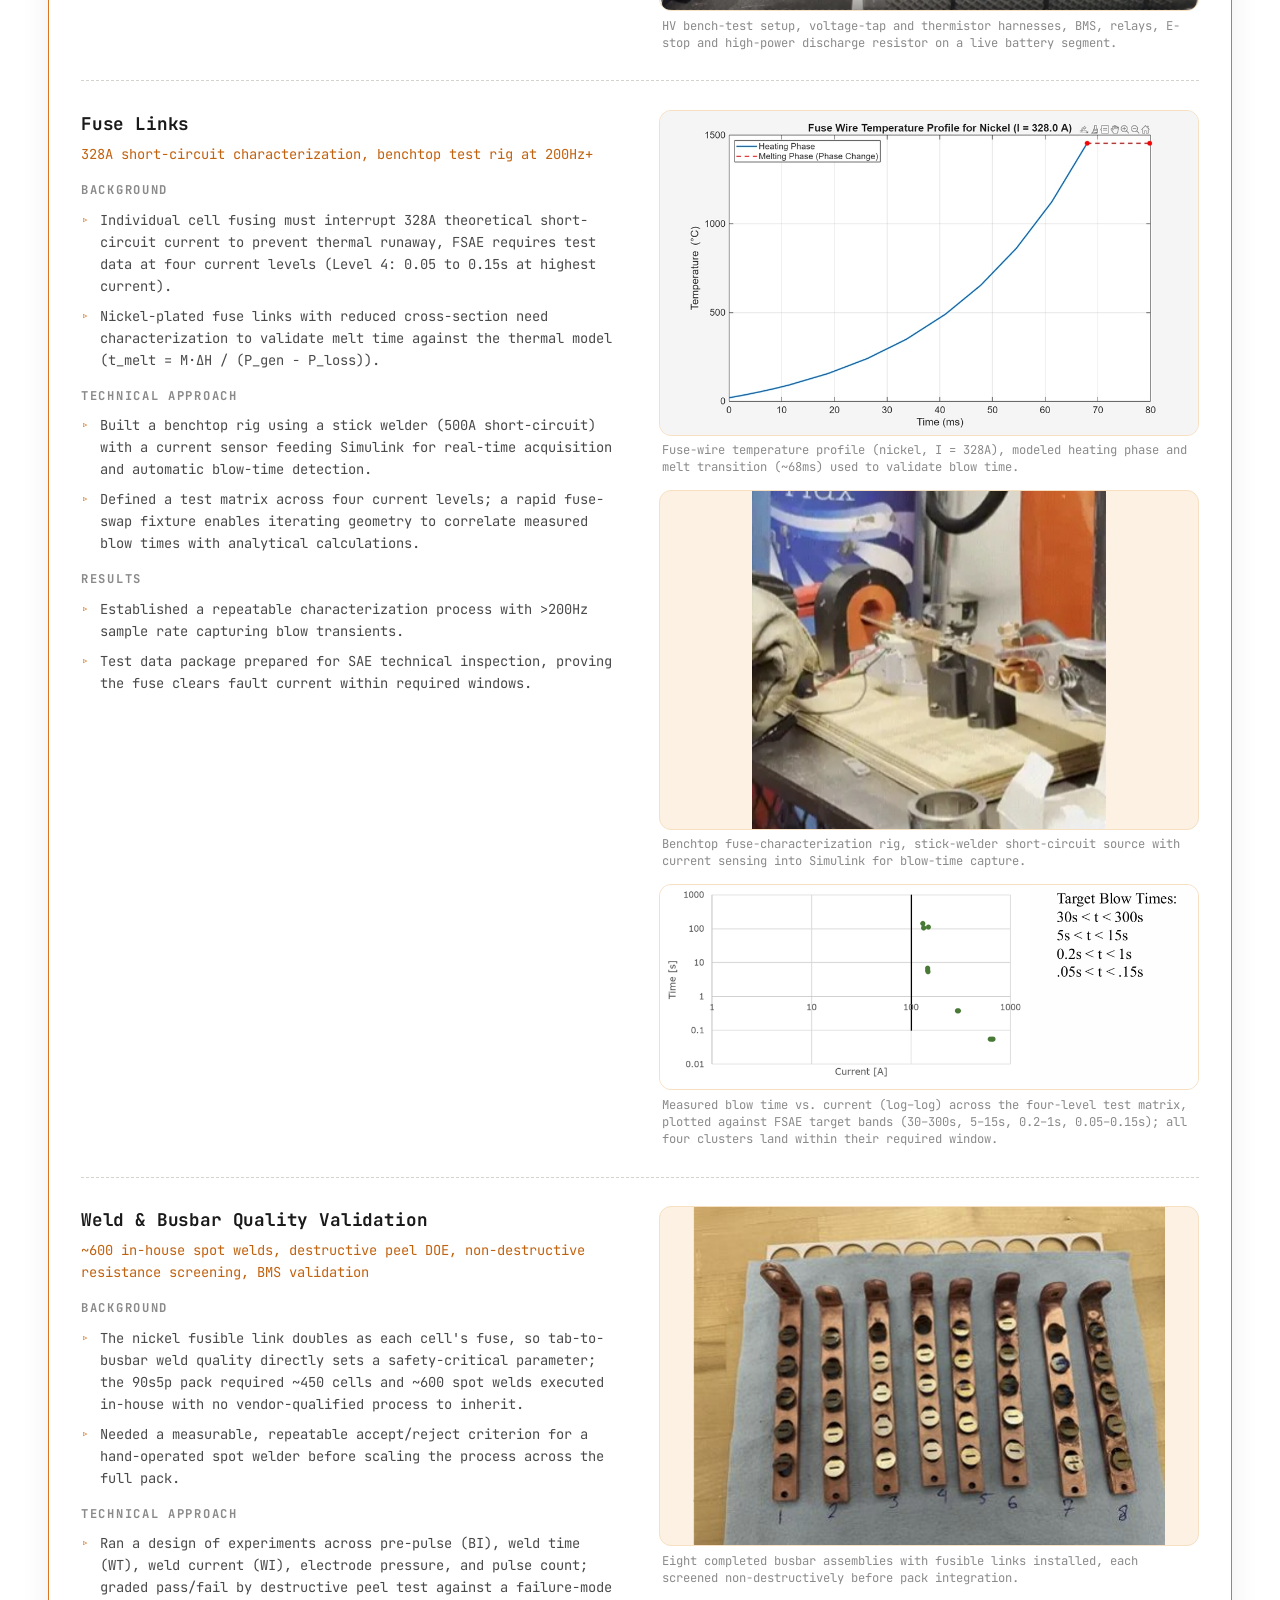
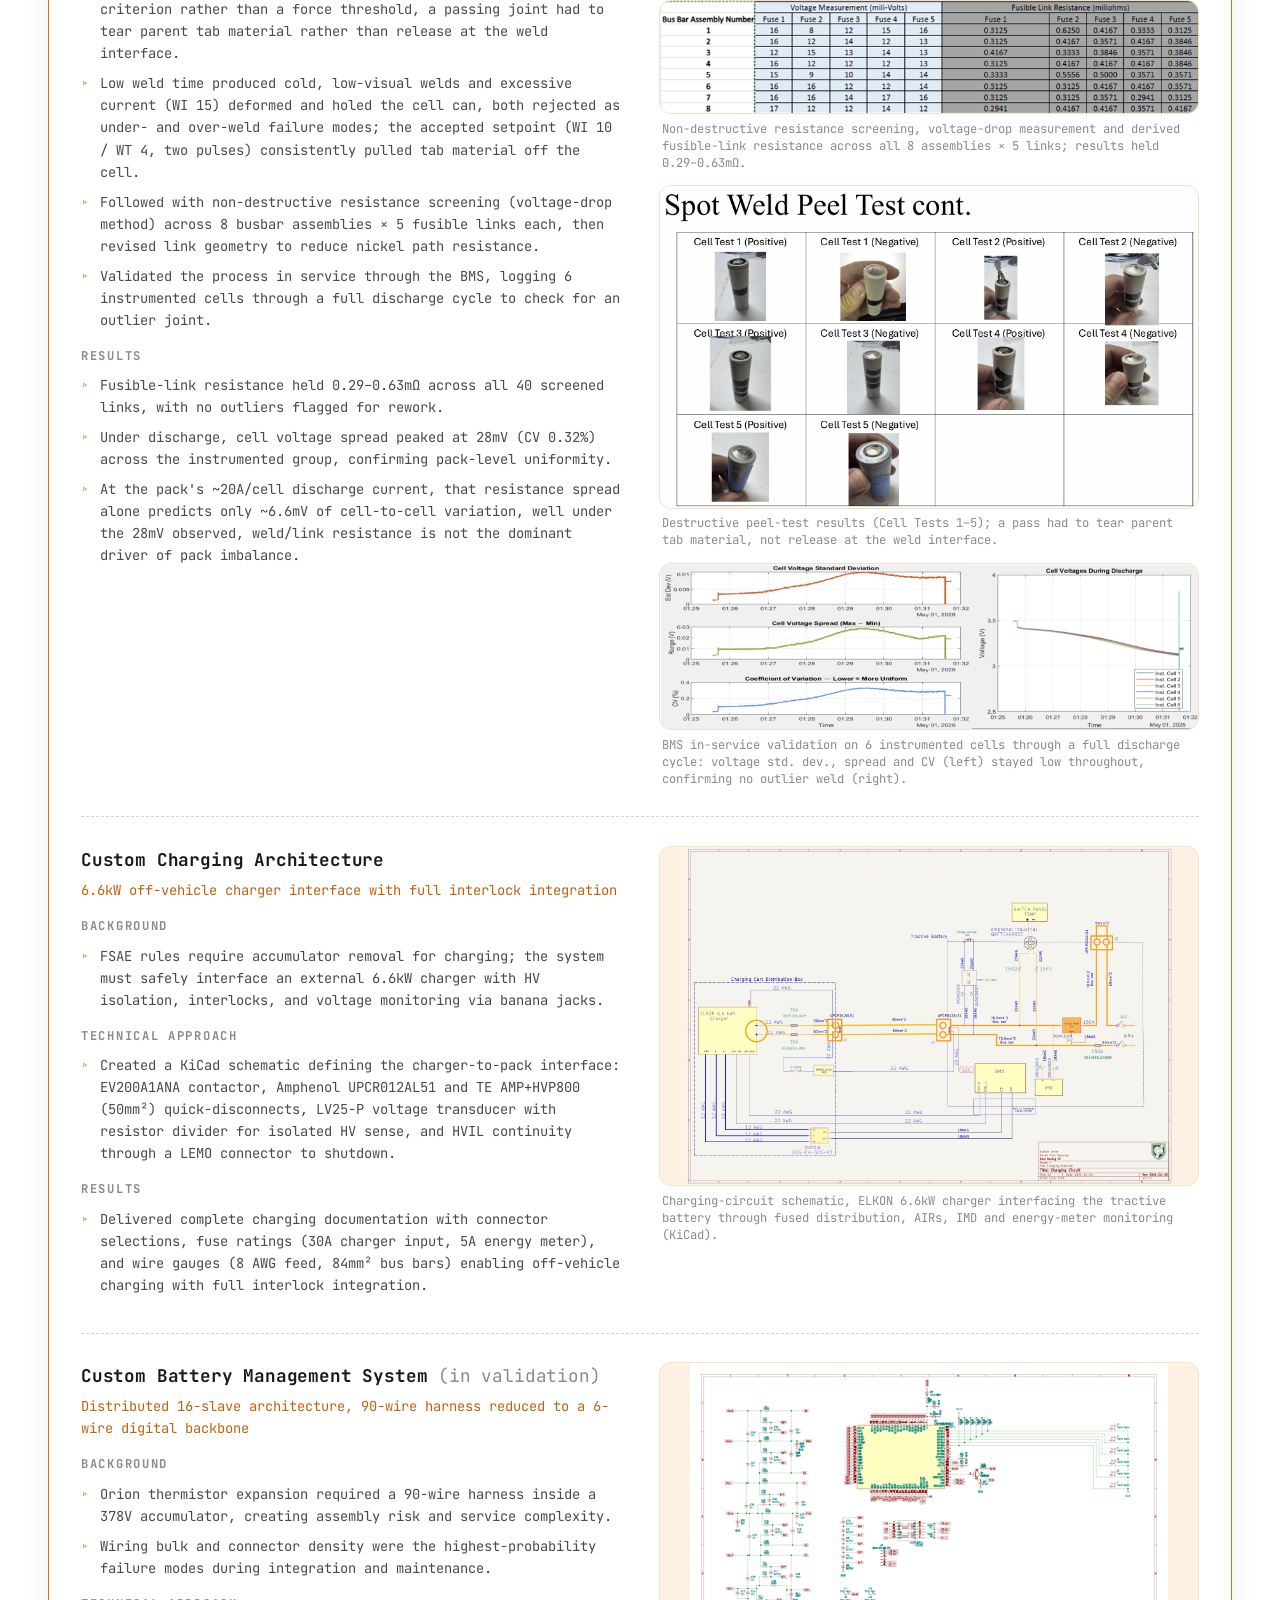
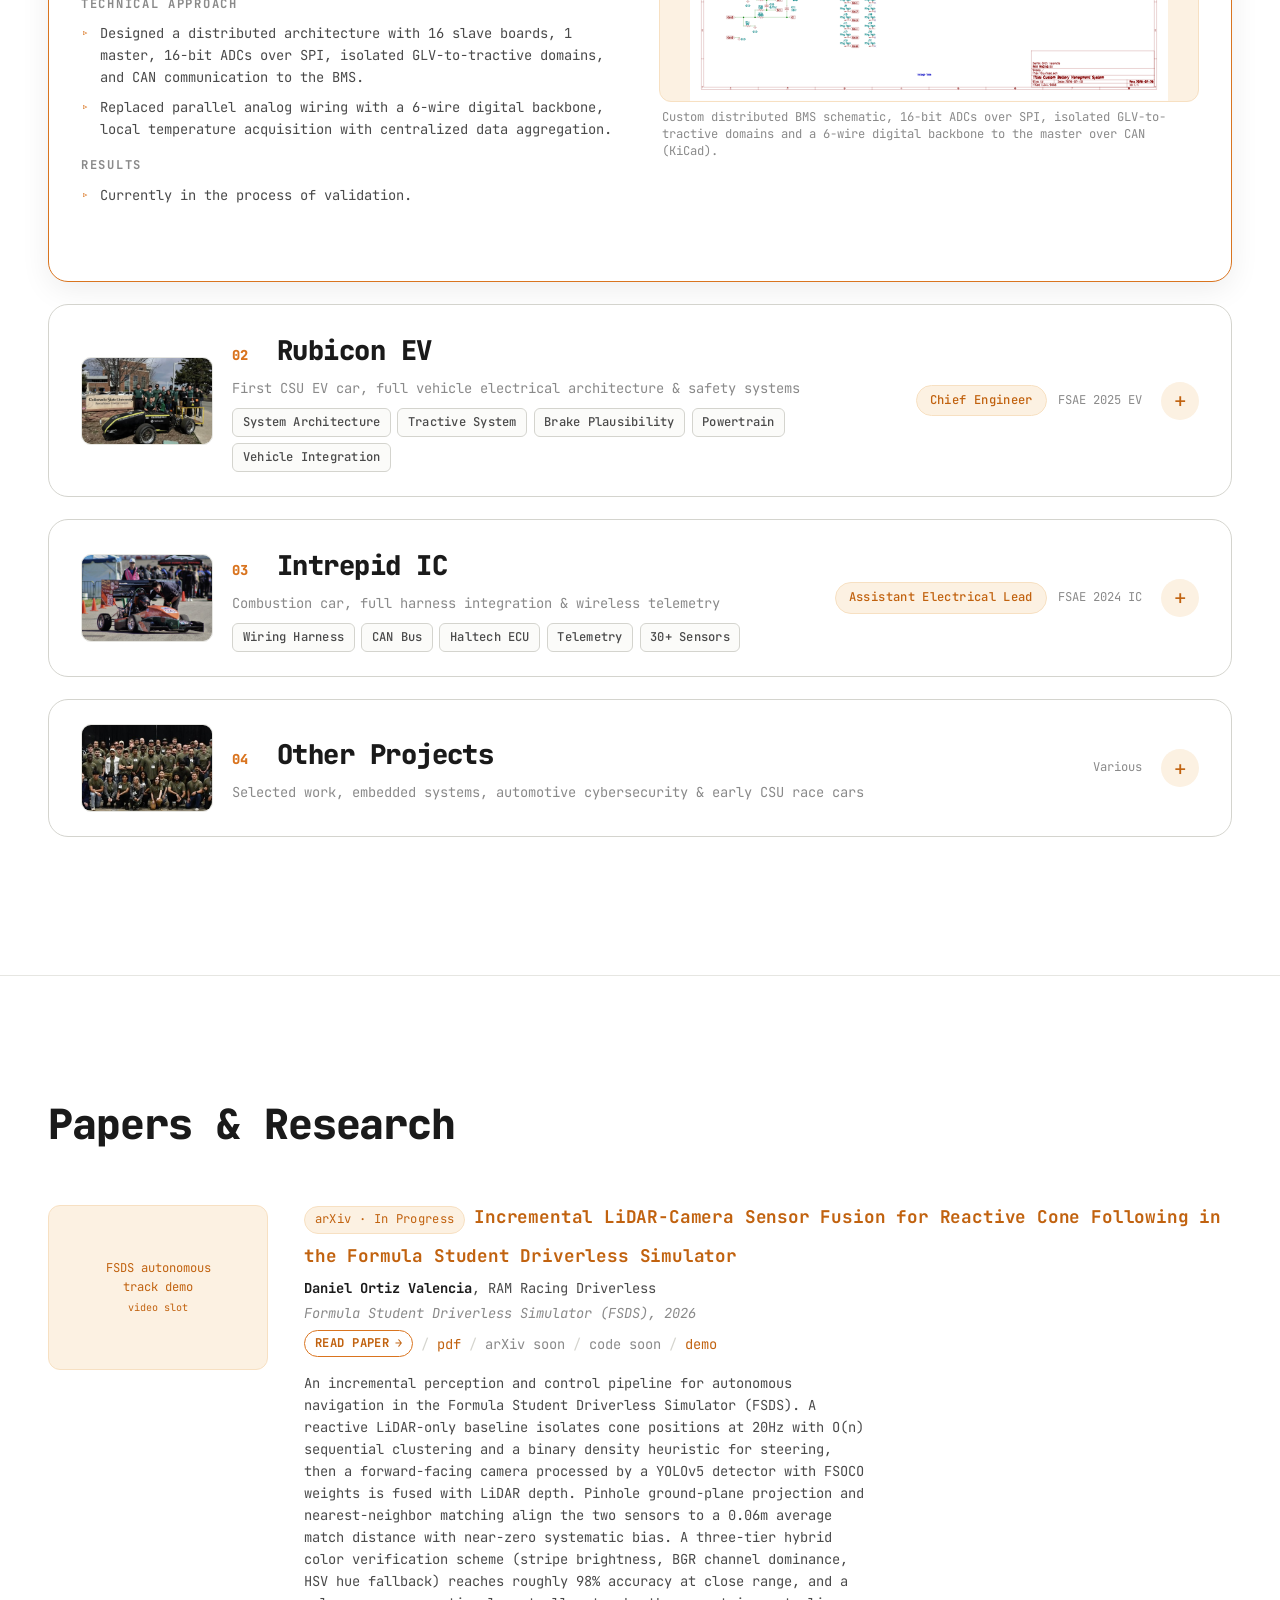
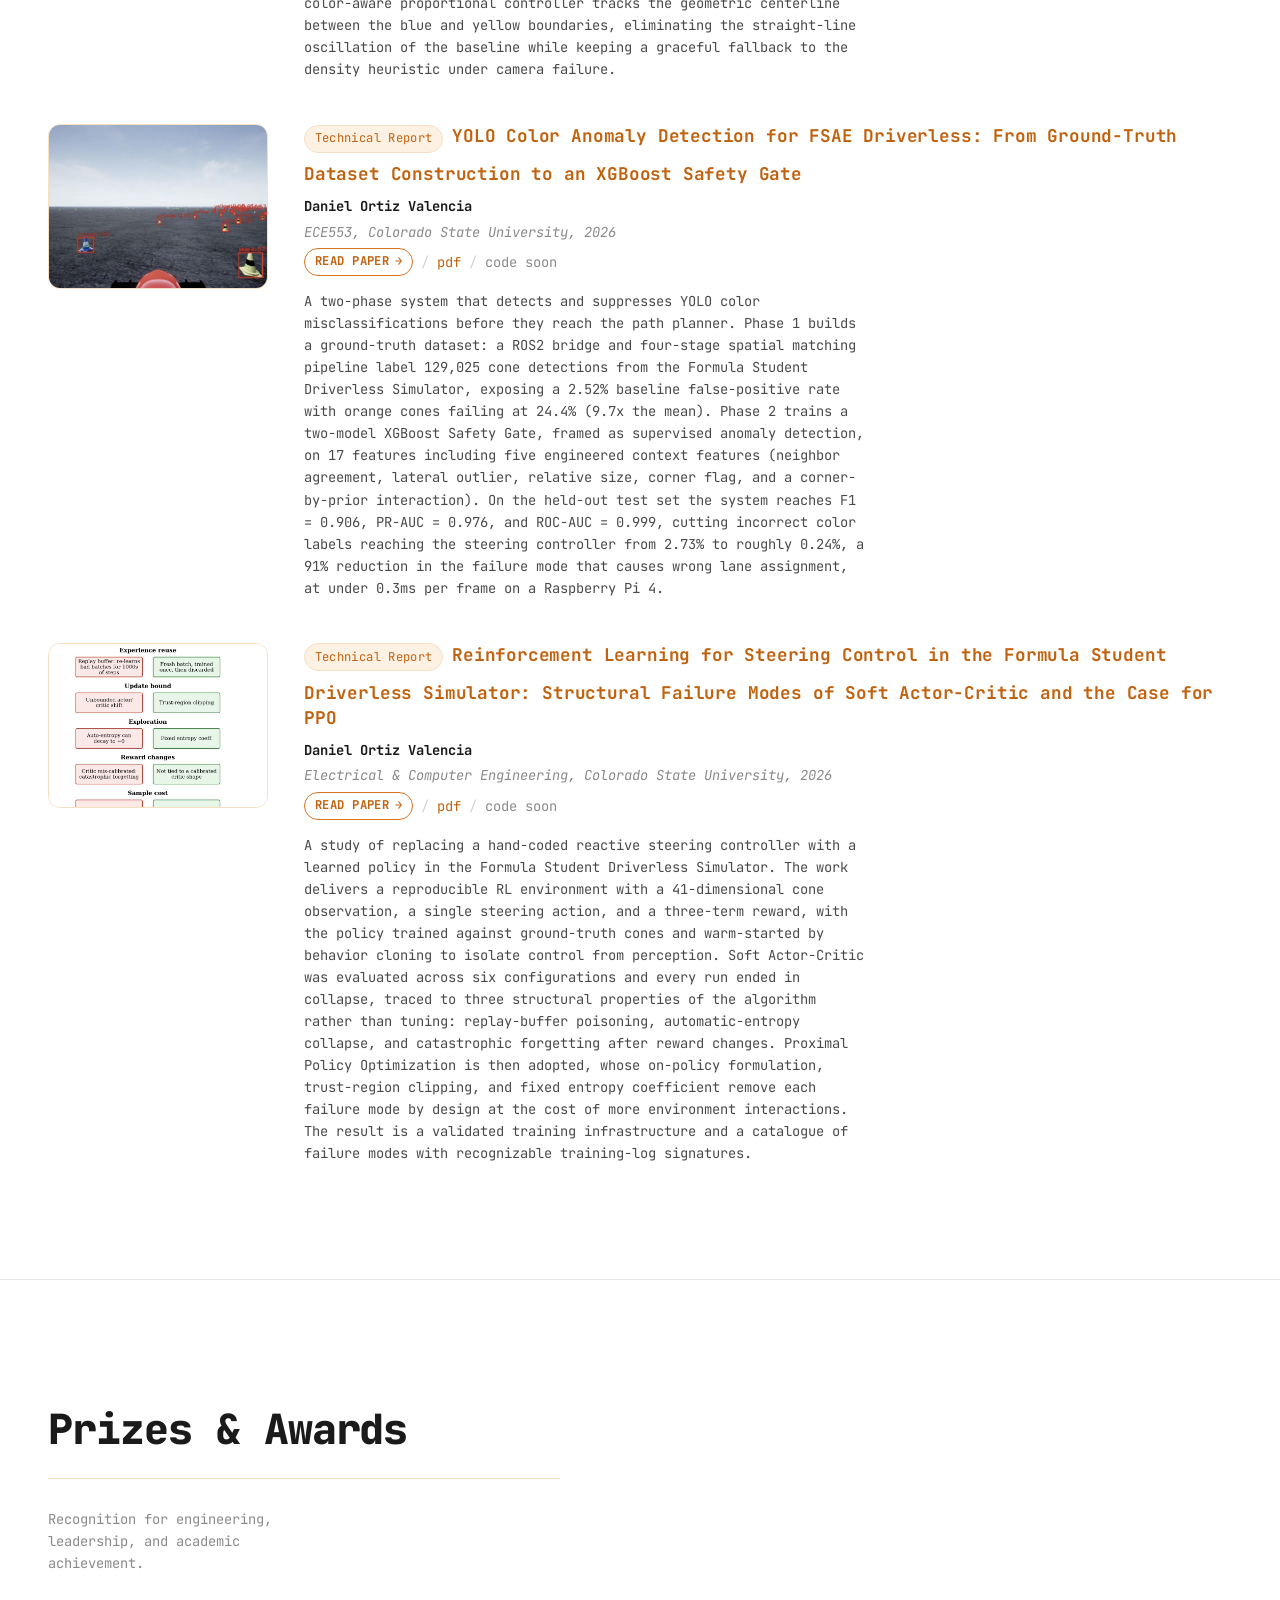
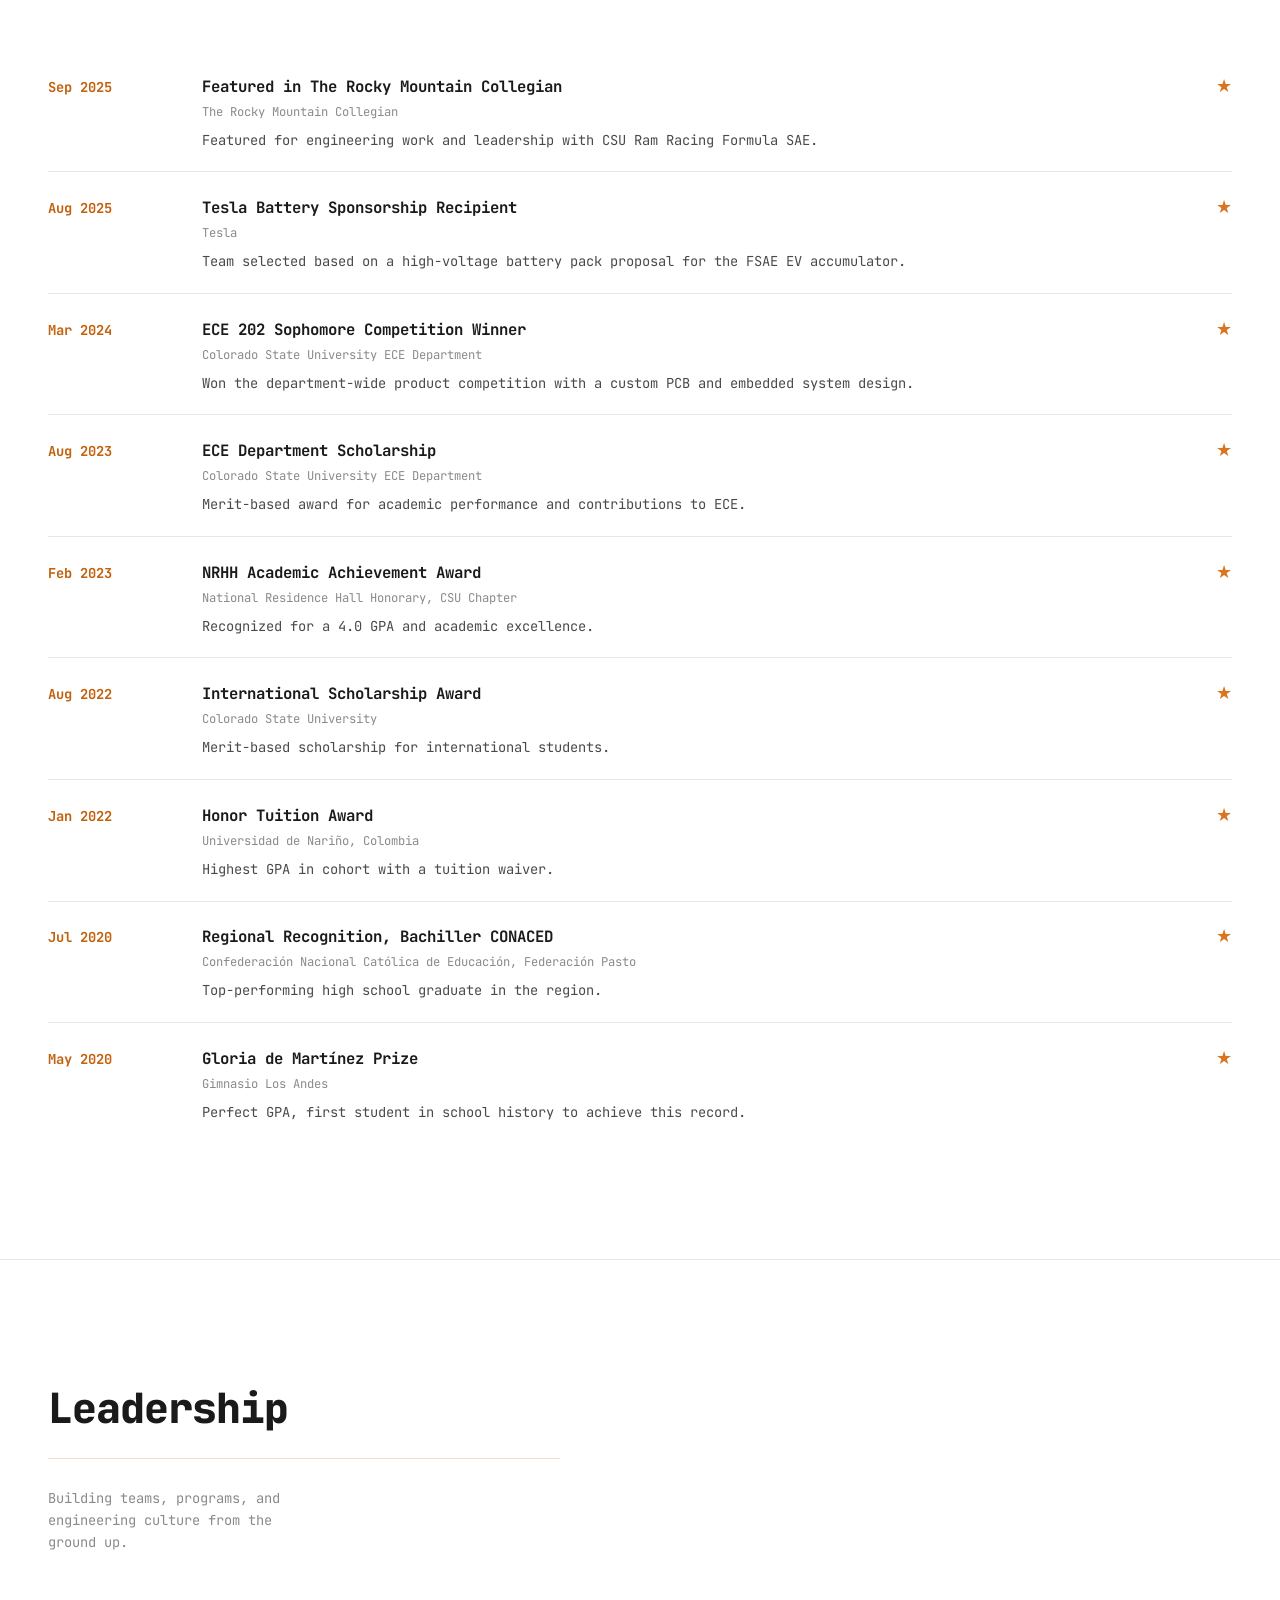
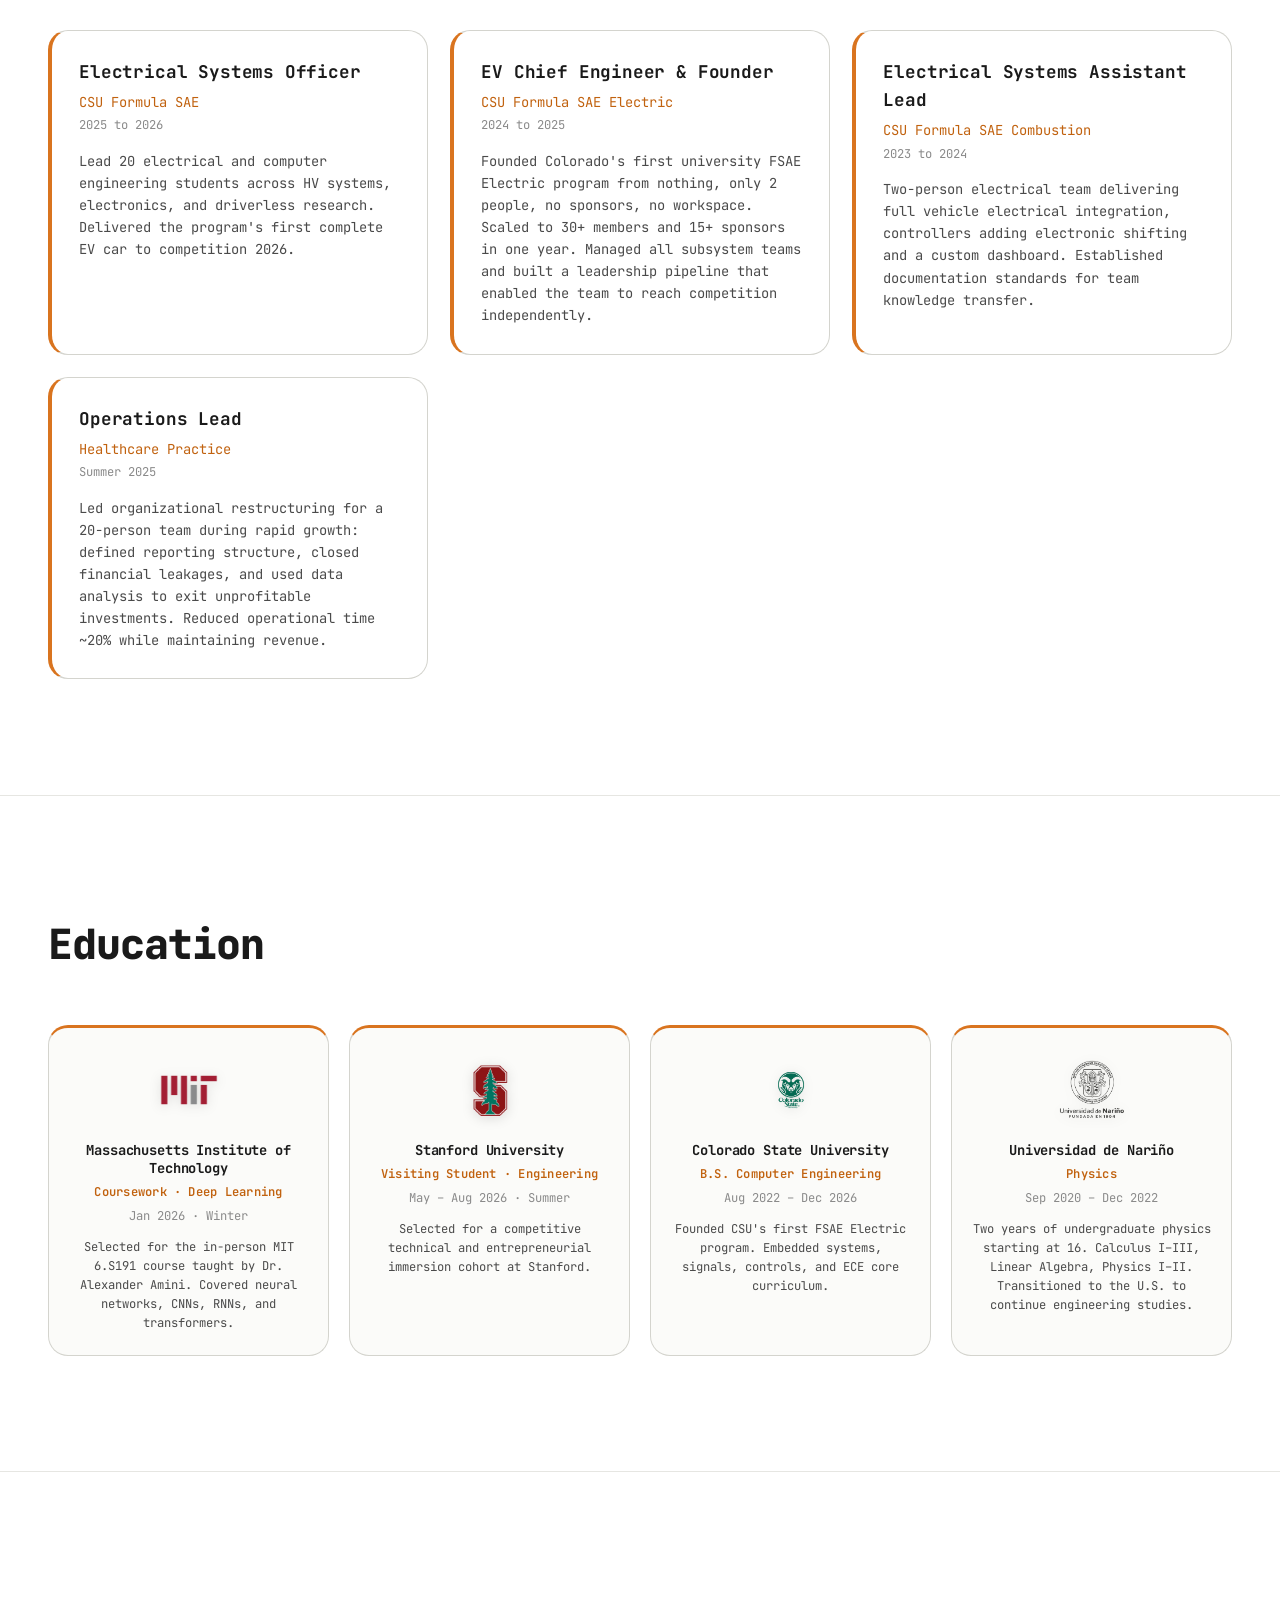
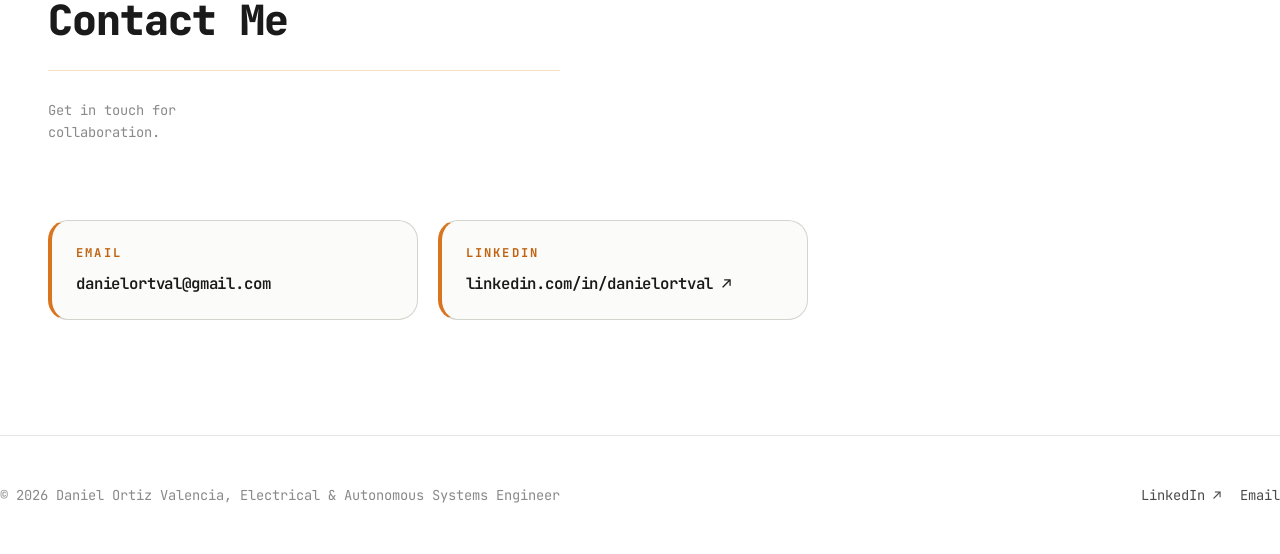
==== commit b00844d8: "Add dedicated video-first pages for the RL and LiDAR-fusion papers Both papers now open their own pa" ====
--- a/index.html
+++ b/index.html
@@ -520,16 +520,16 @@
 
       <!-- FSDS moved here -->
       <article class="paper" data-paper="fsds-fusion">
-        <div class="paper-visual" data-video="assets/papers/fsds-demo.mp4" data-label="FSDS track navigation demo" data-paper-open="fsds-fusion" role="button" tabindex="0" aria-label="Read paper: Incremental LiDAR-Camera Sensor Fusion">
+        <a class="paper-visual" href="papers/fsds-fusion/" data-video="assets/papers/fsds-demo.mp4" data-label="FSDS track navigation demo" aria-label="Read paper: Incremental LiDAR-Camera Sensor Fusion">
           <span class="ph">FSDS autonomous<br>track demo<br><small>video slot</small></span>
-        </div>
+        </a>
         <div class="paper-body">
           <span class="paper-status">arXiv · In Progress</span>
-          <a class="paper-title" href="assets/papers/fsds-fusion.pdf" data-paper-open="fsds-fusion">Incremental LiDAR-Camera Sensor Fusion for Reactive Cone Following in the Formula Student Driverless Simulator</a>
+          <a class="paper-title" href="papers/fsds-fusion/">Incremental LiDAR-Camera Sensor Fusion for Reactive Cone Following in the Formula Student Driverless Simulator</a>
           <div class="paper-authors"><span class="me">Daniel Ortiz Valencia</span>, RAM Racing Driverless</div>
           <div class="paper-venue">Formula Student Driverless Simulator (FSDS), 2026</div>
           <div class="paper-linkrow">
-            <a class="paper-read" href="assets/papers/fsds-fusion.pdf" data-paper-open="fsds-fusion">read paper</a>
+            <a class="paper-read" href="papers/fsds-fusion/">read paper</a>
             <span class="slash">/</span><a href="assets/papers/fsds-fusion.pdf" target="_blank" rel="noopener">pdf</a>
             <span class="slash">/</span><span class="muted">arXiv soon</span>
             <span class="slash">/</span><span class="muted">code soon</span>
@@ -558,17 +558,17 @@
       </article>
 
       <article class="paper" data-paper="rl-sac-ppo">
-        <div class="paper-visual" data-paper-open="rl-sac-ppo" role="button" tabindex="0" aria-label="Read paper: Reinforcement Learning for Steering Control">
+        <a class="paper-visual" href="papers/rl-sac-ppo/" aria-label="Read paper: Reinforcement Learning for Steering Control">
           <img src="assets/papers/rl-sac-vs-ppo.jpg" alt="Structural comparison of SAC and PPO across experience reuse, update bound, exploration, reward changes, and sample cost" loading="lazy" onerror="this.style.display='none';this.parentNode.querySelector('.ph').style.display='flex';" />
           <span class="ph" style="display:none">SAC vs PPO<br>structural comparison<br><small>figure</small></span>
-        </div>
+        </a>
         <div class="paper-body">
           <span class="paper-status">Technical Report</span>
-          <a class="paper-title" href="assets/papers/fsds-rl-sac-ppo.pdf" data-paper-open="rl-sac-ppo">Reinforcement Learning for Steering Control in the Formula Student Driverless Simulator: Structural Failure Modes of Soft Actor-Critic and the Case for PPO</a>
+          <a class="paper-title" href="papers/rl-sac-ppo/">Reinforcement Learning for Steering Control in the Formula Student Driverless Simulator: Structural Failure Modes of Soft Actor-Critic and the Case for PPO</a>
           <div class="paper-authors"><span class="me">Daniel Ortiz Valencia</span></div>
           <div class="paper-venue">Electrical &amp; Computer Engineering, Colorado State University, 2026</div>
           <div class="paper-linkrow">
-            <a class="paper-read" href="assets/papers/fsds-rl-sac-ppo.pdf" data-paper-open="rl-sac-ppo">read paper</a>
+            <a class="paper-read" href="papers/rl-sac-ppo/">read paper</a>
             <span class="slash">/</span><a href="assets/papers/fsds-rl-sac-ppo.pdf" target="_blank" rel="noopener">pdf</a>
             <span class="slash">/</span><span class="muted">code soon</span>
           </div>
@@ -735,226 +735,10 @@
   </figure>
 </div>
 
-<!-- ============ PAPER CONTENT TEMPLATES ============ -->
-<!-- Each template holds the full readable body of one paper. Figures live in
-     assets/papers/figures/<slug>/. Edit text here; the reader renders it as-is. -->
-
-<template id="pdoc-fsds-fusion"
-  data-kicker="arXiv · In Progress"
-  data-title="Incremental LiDAR-Camera Sensor Fusion for Reactive Cone Following in the Formula Student Driverless Simulator"
-  data-venue="Daniel Ortiz Valencia · Dept. of Electrical &amp; Computer Engineering, Colorado State University · FSDS, 2026"
-  data-pdf="assets/papers/fsds-fusion.pdf">
-
-  <div class="pd-abstract">
-    <span class="pd-abstract-label">Abstract</span>
-    <p>An incremental perception and control pipeline for autonomous navigation in the Formula Student Driverless Simulator (FSDS) is presented. A reactive LiDAR-only baseline is first developed in which sequential point clustering isolates cone positions at 20&nbsp;Hz, and a binary density heuristic provides lateral steering control. The limitations of this approach, particularly straight-line oscillation caused by the absence of boundary color classification, motivate an extended architecture in which a forward-facing camera, processed by a YOLOv5 neural network with FSOCO dataset weights, is fused with LiDAR depth data. Pinhole camera ground-plane projection converts pixel detections to metric coordinates; a nearest-neighbor matching algorithm then associates camera observations with LiDAR clusters. After systematic correction of reference-frame offsets, the fused system achieves an average inter-sensor match distance of 0.06&nbsp;m with near-zero systematic bias. A color-aware proportional steering controller replaces the binary heuristic by computing the geometric midpoint between the blue (left) and yellow (right) cone boundaries, eliminating straight-line oscillation while maintaining a graceful fallback to the density heuristic under sensor failure.</p>
-  </div>
-  <p class="pd-idx"><b>Index terms —</b> autonomous racing, LiDAR-camera fusion, object detection, YOLOv5, Formula Student Driverless, reactive control, sensor fusion, FSDS.</p>
-
-  <h3 class="pd-h"><span>I</span> Introduction</h3>
-  <p>Formula SAE (FSAE) is an international collegiate engineering design competition in which student teams design, manufacture, and validate open-wheel prototype vehicles. The Driverless classification, introduced to align with industry advances in autonomous systems, requires the complete substitution of the human driver with an onboard autonomous perception, localization, and control stack. In the competition context, the track is delineated exclusively by colored cones (blue on the left boundary and yellow on the right) placed on an unmapped surface, demanding real-time perception without prior knowledge of the circuit geometry.</p>
-  <p>The Formula Student Driverless Simulator (FSDS) provides a physics-accurate virtual environment built on Unreal Engine 4 and AirSim. It replicates sensor hardware (single-plane LiDAR, RGB cameras, and GPS/IMU) and allows autonomous pipelines to be validated in simulation before physical deployment. This work uses the FSDS Python client as the interface between the autonomous stack and the simulator.</p>
-  <p>Two systems of increasing sophistication are developed and evaluated. The first is a LiDAR-only reactive controller that achieves autonomous lap completion without camera data, relying on sequential point clustering and a cone-density heuristic for binary steering. The second is a fused color-aware controller that adds a YOLOv5 camera detection module with stripe-based color verification, a pinhole camera ground-plane projection model, and a nearest-neighbor LiDAR-camera fusion algorithm that achieves 0.06&nbsp;m average match accuracy.</p>
-  <p class="pd-lead">The specific contributions of this work are:</p>
-  <ul class="pd-list">
-    <li>A complete LiDAR-only reactive pipeline with O(<i>n</i>) sequential clustering and binary proportional speed control, demonstrated to complete full laps in FSDS.</li>
-    <li>A three-tier hybrid color verification algorithm (stripe brightness, BGR channel dominance, HSV hue fallback) that achieves ~98% accuracy at close range and characterizes the sensor resolution limit beyond 5&nbsp;m.</li>
-    <li>A pinhole ground-plane projection and nearest-neighbor fusion scheme that aligns LiDAR and camera cone positions to 0.06&nbsp;m average Euclidean error with near-zero systematic offset.</li>
-    <li>A color-aware proportional controller with layered fallback logic that eliminates straight-line oscillation while preserving robustness to camera failures.</li>
-  </ul>
-
-  <h3 class="pd-h"><span>II</span> Related Work</h3>
-  <p>Perception pipelines for Formula Student Driverless systems have been an active area of academic and student-team research. Massa et al. [2] demonstrated that YOLOv3 trained on real cone imagery can achieve real-time detection at approximately 30&nbsp;Hz on GPU hardware, establishing deep learning-based detection as a viable baseline. The FSOCO dataset [3], a community-maintained collection of over 11,000 annotated images from 18 teams worldwide, has become the standard training resource for Formula Student cone detectors; the YOLOv5 weights employed in this work were pretrained on FSOCO.</p>
-  <p>LiDAR-based cone detection in FSDS has been explored using standard clustering methods such as DBSCAN [4]. The sequential clustering approach developed here trades generality for computational efficiency: angular scan order guarantees that inter-cone gaps partition the sorted point array without requiring a full k-nearest-neighbor search, reducing runtime to O(<i>n</i>).</p>
-  <p>LiDAR-camera fusion for lane boundary estimation is well-studied in highway autonomous driving contexts [5], [6]. However, the cone-delineated, GNSS-denied setting of Formula Student introduces distinct challenges: cones are sparse, close-range, and must be color-classified rather than merely localized. The present work addresses this by combining metric LiDAR positions with color labels extracted through the YOLO + stripe-verification pipeline, producing a fused representation that carries both position accuracy and semantic color information.</p>
-  <p>Pure Pursuit and Model Predictive Control (MPC) controllers are standard choices for Formula Student path tracking [7]. The binary heuristic baseline developed here is intentionally simpler and serves as a reference against which the color-aware proportional controller is compared.</p>
-
-  <h3 class="pd-h"><span>III</span> System Architecture</h3>
-  <h4 class="pd-sub">A. Simulation Environment</h4>
-  <p>The FSDS simulator is connected to the autonomous stack through a decoupled three-layer architecture. The <b>Simulator Layer</b> (UE4/AirSim) renders vehicle dynamics and synthesizes sensor data. The <b>Middleware Layer</b> (ROS2 Bridge + FSDS Python client) translates the TCP API into standardized ROS2 topics. The <b>Autonomous Stack</b> subscribes to sensor topics, executes perception and control algorithms at 20&nbsp;Hz, and publishes <code>fsds_msgs/ControlCommand</code> messages containing normalized throttle&nbsp;∈&nbsp;[0,&nbsp;1], brake&nbsp;∈&nbsp;[0,&nbsp;1], and steering&nbsp;∈&nbsp;[−1,&nbsp;1] commands.</p>
-
-  <h4 class="pd-sub">B. Sensor Configuration</h4>
-  <p>The sensor suite is defined in <code>settings.json</code> and remains constant across both experimental systems.</p>
-  <div class="pd-tablewrap">
-    <table class="pd-table">
-      <caption>Table I — Sensor configuration parameters</caption>
-      <thead><tr><th>Parameter</th><th>Value</th><th>Description</th></tr></thead>
-      <tbody>
-        <tr><td>X offset</td><td>−0.3 m</td><td>Camera mounted 0.3 m behind vehicle center</td></tr>
-        <tr><td>Y offset</td><td>0.0 m</td><td>Centered laterally on the vehicle</td></tr>
-        <tr><td>Z height</td><td>1.1 m</td><td>Mounted at main roll-hoop height</td></tr>
-        <tr><td>Pitch</td><td>0°</td><td>Level horizon-facing orientation</td></tr>
-        <tr><td>Resolution</td><td>640 × 480 px</td><td>Standard VGA; 90° horizontal FOV</td></tr>
-        <tr><td>LiDAR arc</td><td>180° / 500 pts</td><td>Single-plane, forward-facing; range cutoff 7 m</td></tr>
-      </tbody>
-    </table>
-  </div>
-
-  <figure class="pd-fig">
-    <img src="assets/papers/figures/fsds-fusion/fig-1.jpg" alt="Top-down sense-plan-act pipeline diagram showing LiDAR clustering, YOLO detection, ground-plane projection, and fusion feeding the steering controllers" loading="lazy" />
-    <figcaption><b>Fig. 1.</b> Top-down sense–plan–act pipeline diagram. LiDAR point cloud enters the clustering block (<code>find_cones</code>), producing a cone list that feeds both the binary and proportional steering controllers. In the extended system, camera frames pass through YOLO detection, ground-plane projection, and fusion before reaching the color-aware controller. Dashed arrows show the LiDAR bypass path to the fusion module.</figcaption>
-  </figure>
-
-  <h4 class="pd-sub">C. Vehicle Coordinate Frame</h4>
-  <p>All sensor outputs are expressed in the vehicle-centered coordinate frame: the x-axis points forward along the vehicle longitudinal axis, the y-axis points laterally to the left, and the origin is located at the vehicle center. LiDAR positions are corrected by the sensor mounting offset (<i>x</i><sub>LiDAR</sub>&nbsp;=&nbsp;+1.3&nbsp;m) prior to fusion, and camera projections incorporate the camera mounting offset (<i>x</i><sub>cam</sub>&nbsp;=&nbsp;−0.3&nbsp;m).</p>
-
-  <h3 class="pd-h"><span>IV</span> Methods</h3>
-  <h4 class="pd-sub">A. LiDAR Cone Detection via Sequential Clustering</h4>
-  <p>Raw LiDAR returns are provided as a flat float array [<i>x</i><sub>1</sub>,&nbsp;<i>y</i><sub>1</sub>,&nbsp;<i>z</i><sub>1</sub>,&nbsp;<i>x</i><sub>2</sub>,&nbsp;…] in the sensor frame. The array is reshaped to an (<i>N</i>&nbsp;×&nbsp;3) matrix, and consecutive point pairs are tested using the Euclidean gap criterion:</p>
-  <div class="pd-eq"><span class="pd-eq-body"><i>d</i><sub>i</sub> = √[ (<i>x</i><sub>i</sub> − <i>x</i><sub>i−1</sub>)² + (<i>y</i><sub>i</sub> − <i>y</i><sub>i−1</sub>)² ]</span><span class="pd-eq-num">(1)</span></div>
-  <p>If <i>d</i><sub>i</sub> &lt; 0.1&nbsp;m, point <i>i</i> is appended to the current cluster; otherwise the cluster is closed and its centroid is computed:</p>
-  <div class="pd-eq"><span class="pd-eq-body">x̄ = (1/<i>n</i>) Σ<sub>i</sub> <i>x</i><sub>i</sub> ,&nbsp;&nbsp;&nbsp; ȳ = (1/<i>n</i>) Σ<sub>i</sub> <i>y</i><sub>i</sub></span><span class="pd-eq-num">(2)</span></div>
-  <p>where <i>n</i> is the number of points in the cluster. A range filter subsequently discards centroids beyond <i>R</i><sub>cutoff</sub>&nbsp;=&nbsp;7&nbsp;m from the sensor origin. The threshold of 0.1&nbsp;m was calibrated to the approximate 30&nbsp;cm base width of FSAE regulation cones. This algorithm runs in O(<i>n</i>) time, exploiting the angular scan order of the rotating LiDAR to provide a natural grouping signal without requiring DBSCAN or k-nearest-neighbor search.</p>
-
-  <figure class="pd-fig">
-    <img src="assets/papers/figures/fsds-fusion/fig-2.jpg" alt="Bird's-eye scatter plot of LiDAR points colored by cluster membership beside the corresponding FSDS simulator view" loading="lazy" />
-    <figcaption><b>Fig. 2.</b> Visualization of sequential LiDAR clustering. Raw points are colored by cluster membership; vertical arrows mark gaps exceeding the 0.1-m threshold. The bird's-eye matplotlib scatter window (left) and the corresponding FSDS simulator view (right) show five clusters resolved to cone centroids at a 4-cone section of the track.</figcaption>
-  </figure>
-
-  <h4 class="pd-sub">B. Binary Steering Controller (Baseline)</h4>
-  <p>The lateral steering command for the LiDAR-only system is computed from the mean lateral position of all detected cones, ȳ&nbsp;=&nbsp;(1/<i>m</i>)&nbsp;Σ<sub>j</sub>&nbsp;<i>y</i><sub>j</sub>. The steering decision is binary:</p>
-  <div class="pd-eq"><span class="pd-eq-body">δ = −δ<sub>max</sub> &nbsp;if ȳ &gt; 0 (more cones left → steer right)<br />δ = +δ<sub>max</sub> &nbsp;if ȳ ≤ 0 (more cones right → steer left)</span><span class="pd-eq-num">(4)</span></div>
-  <p>where δ<sub>max</sub>&nbsp;=&nbsp;0.3 (≈&nbsp;17°). This exploits the track geometry: on a curved section the inside boundary presents a higher cone density to the LiDAR than the outside boundary, producing a consistent sign for ȳ that steers the vehicle away from the denser wall. On straight sections the cone distribution is symmetric, causing ȳ to fluctuate and the vehicle to oscillate.</p>
-
-  <h4 class="pd-sub">C. Proportional Speed Controller</h4>
-  <p>Longitudinal speed is regulated by a proportional controller:</p>
-  <div class="pd-eq"><span class="pd-eq-body"><i>T</i> = <i>T</i><sub>max</sub> · max( 1 − <i>v</i>/<i>v</i><sub>target</sub> , 0 )</span><span class="pd-eq-num">(5)</span></div>
-  <p>where <i>T</i><sub>max</sub>&nbsp;=&nbsp;0.2, <i>v</i><sub>target</sub>&nbsp;=&nbsp;4&nbsp;m/s, and <i>v</i> is computed from GPS velocity. The controller applies no active braking; deceleration relies entirely on coasting, which is adequate at 4&nbsp;m/s.</p>
-
-  <figure class="pd-fig">
-    <img src="assets/papers/figures/fsds-fusion/fig-3.jpg" alt="Throttle function plot: linear ramp from 0.2 at rest down to zero at 4 m per second" loading="lazy" />
-    <figcaption><b>Fig. 3.</b> Throttle function <i>T</i>(<i>v</i>). The linear ramp decreases from <i>T</i>&nbsp;=&nbsp;0.2 at rest to <i>T</i>&nbsp;=&nbsp;0 at <i>v</i><sub>target</sub>&nbsp;=&nbsp;4&nbsp;m/s (dashed vertical line), with a flat zero region beyond 4&nbsp;m/s.</figcaption>
-  </figure>
-
-  <h4 class="pd-sub">D. Camera-Based Cone Detection (YOLOv5 + FSOCO)</h4>
-  <p>Camera cone detection employs YOLOv5 [8] loaded via PyTorch Hub with custom weights trained on the FSOCO dataset [3] (5 classes: <code>blue_cone</code>, <code>yellow_cone</code>, <code>orange_cone</code>, <code>large_orange_cone</code>, <code>unknown_cone</code>). Inference is triggered on each 640&nbsp;×&nbsp;480 BGR frame; detections with confidence below 0.4 are discarded. The bottom-center pixel of each accepted bounding box is extracted as the cone-ground contact point for subsequent projection.</p>
-  <p>Because FSOCO weights were trained on real-world photographs, color classification of simulator-rendered cones was unreliable — blue cones were frequently misclassified as yellow or orange at medium distances. A three-tier hybrid color verification algorithm is applied to each detection:</p>
-  <ol class="pd-list pd-list-num">
-    <li><b>Stripe brightness (primary).</b> The horizontal stripe region (35%–65% of bounding-box height) is cropped and converted to grayscale. Mean brightness &gt; 100 → blue cone (white stripe). Brightness &lt; 80 → candidate yellow, subject to BGR verification.</li>
-    <li><b>BGR channel dominance (secondary).</b> When brightness &lt; 80, if the blue channel exceeds both red and green in the stripe region, the cone is reclassified as blue despite the dim stripe.</li>
-    <li><b>HSV hue analysis (fallback).</b> For ambiguous brightness (80–100), the top 40% of the bounding box is analyzed in HSV space; saturated pixels (<i>S</i>&nbsp;&gt;&nbsp;80, <i>V</i>&nbsp;&gt;&nbsp;50) are used to compute the median hue, compared against calibrated hue ranges for blue (85–135), yellow (22–34), and orange (0–15, 170–180).</li>
-  </ol>
-  <p>For bounding boxes smaller than 25&nbsp;×&nbsp;25 pixels (cones beyond ~5&nbsp;m), verification is skipped and the YOLO class label is retained.</p>
-
-  <div class="pd-tablewrap">
-    <table class="pd-table">
-      <caption>Table II — Color verification accuracy by distance regime</caption>
-      <thead><tr><th>Cone distance</th><th>Bounding box size</th><th>Verification method</th><th>Accuracy</th></tr></thead>
-      <tbody>
-        <tr><td>Close (&lt; 3 m)</td><td>&gt; 40 × 50 px</td><td>Stripe brightness threshold</td><td>~98%</td></tr>
-        <tr><td>Medium (3–5 m)</td><td>25 × 25 to 40 × 50 px</td><td>Stripe brightness + HSV fallback</td><td>~90%</td></tr>
-        <tr><td>Far (&gt; 5 m)</td><td>&lt; 25 × 25 px</td><td>YOLO class label only</td><td>~70%</td></tr>
-      </tbody>
-    </table>
-  </div>
-
-  <p>The ~70% accuracy beyond 5&nbsp;m reflects a fundamental sensor resolution limit: at that distance a cone occupies approximately 8&nbsp;×&nbsp;10 pixels in a 640&nbsp;×&nbsp;480 image, and background asphalt pixels dominate the bounding box. BGR channel values converge toward gray (all channels within ≈&nbsp;24 units), eliminating any color signal. This is a hardware constraint, not a software deficiency; the practical mitigation is that approaching cones increase in apparent size before entering the steering-critical near-field region.</p>
-
-  <figure class="pd-fig">
-    <img src="assets/papers/figures/fsds-fusion/fig-4.jpg" alt="Camera feed with red YOLO bounding boxes over cones, color labels and confidence scores overlaid" loading="lazy" />
-    <figcaption><b>Fig. 4.</b> Camera feed with YOLO bounding boxes. Red rectangles show raw detections; color labels and confidence scores are overlaid. The close blue cone (bottom-left, large bounding box) is correctly verified via stripe brightness; the distant cones (upper frame) rely on YOLO class labels.</figcaption>
-  </figure>
-
-  <h4 class="pd-sub">E. Pinhole Camera Ground-Plane Projection</h4>
-  <p>Pixel detections are converted to vehicle-frame metric coordinates using the standard pinhole camera model. For a camera of width <i>W</i>&nbsp;=&nbsp;640, height <i>H</i>&nbsp;=&nbsp;480, and horizontal FOV&nbsp;=&nbsp;90°, the focal length is <i>f</i><sub>x</sub>&nbsp;=&nbsp;<i>f</i><sub>y</sub>&nbsp;=&nbsp;(<i>W</i>/2)&nbsp;/&nbsp;tan(FOV/2)&nbsp;=&nbsp;320 pixels. A pixel (<i>u</i>,&nbsp;<i>v</i>) is unprojected to a normalized camera ray:</p>
-  <div class="pd-eq"><span class="pd-eq-body">ray<sub>x</sub> = (<i>u</i> − <i>W</i>/2) / <i>f</i><sub>x</sub> ,&nbsp;&nbsp;&nbsp; ray<sub>y</sub> = (<i>v</i> − <i>H</i>/2) / <i>f</i><sub>y</sub></span><span class="pd-eq-num">(7)</span></div>
-  <p>The camera is mounted at height <i>h</i>&nbsp;=&nbsp;1.1&nbsp;m above the ground with zero pitch. The ray-ground intersection distance is <i>t</i>&nbsp;=&nbsp;<i>h</i>&nbsp;/&nbsp;ray<sub>y</sub> (valid only for ray<sub>y</sub>&nbsp;&gt;&nbsp;0.01). Ground-plane coordinates in the vehicle frame are then:</p>
-  <div class="pd-eq"><span class="pd-eq-body"><i>x</i><sub>ground</sub> = <i>t</i> + <i>x</i><sub>offset</sub> ,&nbsp;&nbsp;&nbsp; <i>y</i><sub>ground</sub> = −ray<sub>x</sub> · <i>t</i></span><span class="pd-eq-num">(9)</span></div>
-  <p>where <i>x</i><sub>offset</sub>&nbsp;=&nbsp;−0.3&nbsp;m accounts for the camera's rearward mounting position, and the sign inversion on <i>y</i><sub>ground</sub> converts from camera convention (right-positive) to vehicle convention (left-positive). Pixels at or above the image horizon return no valid projection.</p>
-
-  <figure class="pd-fig">
-    <img src="assets/papers/figures/fsds-fusion/fig-5.jpg" alt="Side-view diagram of the pinhole projection: camera at 1.1 m height, ray intersecting the ground plane at distance t" loading="lazy" />
-    <figcaption><b>Fig. 5.</b> Side-view pinhole projection diagram. Camera is shown at height <i>h</i>&nbsp;=&nbsp;1.1&nbsp;m. A ray through the bottom-center pixel of a detected cone intersects the ground plane at distance <i>t</i>&nbsp;=&nbsp;<i>h</i>/ray<sub>y</sub>.</figcaption>
-  </figure>
-
-  <h4 class="pd-sub">F. LiDAR-Camera Sensor Fusion</h4>
-  <p>Before matching, LiDAR centroid positions are corrected for sensor mounting offset (<i>x</i><sub>LiDAR,corrected</sub>&nbsp;=&nbsp;<i>x</i><sub>LiDAR</sub>&nbsp;+&nbsp;1.3&nbsp;m), bringing all positions into the vehicle-centered frame. For each camera detection, the nearest LiDAR cluster is found by minimum Euclidean distance. If <i>d</i>&nbsp;&lt;&nbsp;1.0&nbsp;m and the cluster has not yet been matched, the pair is fused: the LiDAR position is retained (accurate depth measurement) and the camera color label is assigned (verified color classification).</p>
-
-  <div class="pd-tablewrap">
-    <table class="pd-table">
-      <caption>Table III — Sensor fusion outcome classification</caption>
-      <thead><tr><th>Outcome</th><th>Condition</th><th>Position source</th><th>Color / confidence</th></tr></thead>
-      <tbody>
-        <tr><td>Fused</td><td>Camera + LiDAR match (<i>d</i> &lt; 1.0 m)</td><td>LiDAR (accurate)</td><td>Camera (verified); high (avg +0.2)</td></tr>
-        <tr><td>Camera-only</td><td>Camera sees it, no LiDAR match</td><td>Camera projection</td><td>Camera; low (×0.5)</td></tr>
-        <tr><td>LiDAR-only</td><td>LiDAR sees it, no camera match</td><td>LiDAR (accurate)</td><td>Position-inferred; medium (×0.8)</td></tr>
-      </tbody>
-    </table>
-  </div>
-
-  <p>Calibration required correction of three coordinate-frame errors discovered through systematic debug logging: (1) a 1.3&nbsp;m X-axis reference-frame mismatch between LiDAR (sensor-relative) and camera (vehicle-relative) coordinates; (2) swapped projection axes in an initial implementation that used horizontal pixel position for forward distance; and (3) incorrect default camera parameters (pitch&nbsp;=&nbsp;−12° instead of 0°, <i>x</i><sub>offset</sub>&nbsp;=&nbsp;0.7&nbsp;m instead of −0.3&nbsp;m). After all three corrections, systematic offsets were eliminated.</p>
-
-  <h4 class="pd-sub">G. Color-Aware Proportional Steering Controller</h4>
-  <p>The fused cone list is filtered to the 6-meter forward window and partitioned by color, with a position-based sanity check that rejects blue cones with <i>y</i>&nbsp;&lt;&nbsp;−0.5&nbsp;m or yellow cones with <i>y</i>&nbsp;&gt;&nbsp;0.5&nbsp;m (likely misclassifications). Boundary averages ȳ<sub>blue</sub> and ȳ<sub>yellow</sub> are computed, and the centerline target is:</p>
-  <div class="pd-eq"><span class="pd-eq-body"><i>y</i><sub>center</sub> = ½ (ȳ<sub>blue</sub> + ȳ<sub>yellow</sub>) &nbsp;[both boundaries]<br /><i>y</i><sub>center</sub> = ȳ<sub>blue</sub> − 1.5 m &nbsp;[blue only]<br /><i>y</i><sub>center</sub> = ȳ<sub>yellow</sub> + 1.5 m &nbsp;[yellow only]</span><span class="pd-eq-num">(12–14)</span></div>
-  <p>where 1.5&nbsp;m approximates half the standard FSAE track width. The proportional steering command is δ&nbsp;=&nbsp;−δ<sub>max</sub>&nbsp;·&nbsp;<i>y</i><sub>center</sub>&nbsp;/&nbsp;2.0, clamped to [−δ<sub>max</sub>,&nbsp;δ<sub>max</sub>]. A layered fallback strategy ensures the car can always steer: the color-aware proportional controller is used when fused cones are available; the binary density heuristic activates when no fused cones are present; and δ&nbsp;=&nbsp;0 (straight) is commanded as a last resort.</p>
-
-  <figure class="pd-fig">
-    <img src="assets/papers/figures/fsds-fusion/fig-6.jpg" alt="Real-time fusion visualization: blue and yellow fused cone dots, hollow boundary-average circles, and a green centerline target" loading="lazy" />
-    <figcaption><b>Fig. 6.</b> Real-time fusion visualization window. Blue and yellow filled dots represent fused cones; hollow circles mark the computed boundary averages; the green filled circle is the centerline target <i>y</i><sub>center</sub>; the green line connects the vehicle origin to the target. Numerical readouts in the upper-left corner show <code>avg_blue_y</code>, <code>avg_yellow_y</code>, <code>target_y</code>, and the steering command.</figcaption>
-  </figure>
-
-  <h3 class="pd-h"><span>V</span> Results and Discussion</h3>
-  <h4 class="pd-sub">A. Sensor Fusion Calibration Accuracy</h4>
-  <div class="pd-tablewrap">
-    <table class="pd-table">
-      <caption>Table IV — LiDAR–camera fusion calibration metrics</caption>
-      <thead><tr><th>Metric</th><th>Value</th></tr></thead>
-      <tbody>
-        <tr><td>Average camera-LiDAR match distance</td><td><b>0.06 m</b> (6 cm)</td></tr>
-        <tr><td>Systematic X-axis offset</td><td>−0.03 m</td></tr>
-        <tr><td>Systematic Y-axis offset</td><td>0.02 m</td></tr>
-        <tr><td>Typical fused matches per frame</td><td>5–6 cones</td></tr>
-        <tr><td>Unmatched camera detections per frame</td><td>8–10 (beyond 7-m LiDAR range)</td></tr>
-        <tr><td>Unmatched LiDAR detections per frame</td><td>0–2 (outside camera FOV)</td></tr>
-      </tbody>
-    </table>
-  </div>
-  <p>Individual match examples from the diagnostic log:</p>
-  <pre class="pd-code">cam=(3.7,-2.1)  lidar=(3.7,-2.1)  dist=0.08 m
-cam=(6.1,-2.0)  lidar=(6.2,-2.0)  dist=0.09 m
-cam=(6.2, 1.4)  lidar=(6.2, 1.4)  dist=0.04 m
-cam=(3.8, 1.4)  lidar=(3.8, 1.4)  dist=0.05 m</pre>
-  <p>The 0.06&nbsp;m average match distance confirms centimeter-level coordinate alignment after reference-frame correction. The near-zero systematic offsets (X:&nbsp;−0.03&nbsp;m, Y:&nbsp;+0.02&nbsp;m) indicate that no residual frame misalignment remains. The 8–10 unmatched camera detections per frame correspond to cones beyond the 7-m LiDAR range cutoff; these are retained with reduced confidence and do not affect primary steering.</p>
-
-  <h4 class="pd-sub">B. Controller Comparison</h4>
-  <div class="pd-tablewrap">
-    <table class="pd-table">
-      <caption>Table V — Behavioral comparison of the two control strategies</caption>
-      <thead><tr><th>Metric</th><th>LiDAR-only</th><th>Fused color-aware</th><th>Notes</th></tr></thead>
-      <tbody>
-        <tr><td>Control frequency</td><td>20 Hz</td><td>20 Hz</td><td>Polling loop</td></tr>
-        <tr><td>Target speed</td><td>4 m/s</td><td>4 m/s</td><td>Max throttle 0.2</td></tr>
-        <tr><td>Steering type</td><td>Binary (±0.3)</td><td>Proportional (±0.3)</td><td>Gain = 1/2.0</td></tr>
-        <tr><td>Centerline method</td><td>Density heuristic</td><td>Geometric midpoint</td><td>Blue/yellow boundaries</td></tr>
-        <tr><td>Color awareness</td><td>None</td><td>Yes (YOLO + stripe)</td><td>FSOCO weights</td></tr>
-        <tr><td>Straight-line behavior</td><td>Oscillates ±δ<sub>max</sub></td><td><b>Holds center</b></td><td>Eliminates weave</td></tr>
-        <tr><td>Fallback mode</td><td>None</td><td>Density heuristic</td><td>Graceful degradation</td></tr>
-      </tbody>
-    </table>
-  </div>
-  <p>The primary qualitative improvement is the elimination of straight-line oscillation: on long straight sections the binary controller switches between ±δ<sub>max</sub> at every control cycle where ȳ alternates sign, producing a visible weave. The proportional controller outputs a small steering correction proportional to lateral offset from the centerline, converging smoothly to δ&nbsp;=&nbsp;0 on straights. Both controllers operate at the same 20&nbsp;Hz control frequency and target speed, making color-aware fusion the isolated variable responsible for the behavioral improvement.</p>
-
-  <h3 class="pd-h"><span>VI</span> Conclusion</h3>
-  <p>This work developed an autonomous cone-following pipeline for the FSDS simulator, targeting map-free navigation over an unmapped cone-delineated track using only onboard sensing. Development proceeded in two stages. First, a LiDAR-only controller using O(<i>n</i>) sequential clustering and a binary density heuristic was implemented and shown to complete full laps without any camera input. The main limitation of that approach was oscillation on straight sections, where symmetric cone distributions caused the binary steering command to alternate signs at every cycle. To address this, a YOLOv5 camera module with three-tier color verification, pinhole ground-plane projection, and nearest-neighbor LiDAR-camera fusion was added, enabling a proportional centerline-tracking controller.</p>
-  <p>Debugging three coordinate-frame errors during fusion development produced a calibrated system with 0.06&nbsp;m average inter-sensor match distance and near-zero residual offset. Camera color labels and LiDAR depth readings are therefore combined reliably at sub-decimeter precision.</p>
-  <p>Next steps include a quantitative validation run: lap-completion rate and average lap time over at least five trials per controller, RMS lateral tracking error over a full lap, steering-signal variance on straight sections, YOLOv5 recall and false-positive rate on a held-out set of FSDS frames, end-to-end per-cycle inference latency, and the full distribution of per-frame match distances. On the architecture side, the greedy nearest-neighbor matcher will be replaced with a data-association filter that handles partial occlusions, a SLAM module will be integrated for globally consistent path planning, the speed envelope will be raised with active braking and MPC, and the stack will be transferred to a physical Formula Student vehicle with hardware-synchronized sensors.</p>
-
-  <h3 class="pd-h pd-h-plain">Acknowledgment</h3>
-  <p>The author thanks Dr. Shirin Panahi (Department of Electrical and Computer Engineering, Colorado State University) for her mentorship, technical guidance, and support throughout this research.</p>
-
-  <h3 class="pd-h pd-h-plain">References</h3>
-  <ol class="pd-refs">
-    <li>SAE International, "Formula SAE Rules," SAE International, Warrendale, PA, 2024.</li>
-    <li>S. Massa, A. Bertogna, and L. Zampieri, "Real-time Cone Detection for Formula SAE Driverless," in <i>Proc. IEEE ICRA Workshop on Autonomous Motorsports</i>, 2021.</li>
-    <li>FSOCO Contributors, "Formula Student Objects in Context (FSOCO) Dataset," GitHub, 2022.</li>
-    <li>M. Ester, H.-P. Kriegel, J. Sander, and X. Xu, "A density-based algorithm for discovering clusters in large spatial databases with noise," in <i>Proc. 2nd Int. Conf. KDD</i>, 1996, pp. 226–231.</li>
-    <li>X. Chen, H. Ma, J. Wan, B. Li, and T. Xia, "Multi-view 3D object detection network for autonomous driving," in <i>Proc. IEEE CVPR</i>, 2017, pp. 1907–1915.</li>
-    <li>A. Geiger, P. Lenz, and R. Urtasun, "Are we ready for autonomous driving? The KITTI vision benchmark suite," in <i>Proc. IEEE CVPR</i>, 2012, pp. 3354–3361.</li>
-    <li>R. C. Coulter, "Implementation of the Pure Pursuit Path Tracking Algorithm," Carnegie Mellon Univ., Tech. Rep. CMU-RI-TR-92-01, 1992.</li>
-    <li>G. Jocher et al., "YOLOv5 by Ultralytics," Version 7.0, Zenodo, 2022.</li>
-  </ol>
-</template>
+<!-- ============ PAPER CONTENT TEMPLATE (modal reader) ============ -->
+<!-- The fsds-fusion and rl-sac-ppo papers now open dedicated pages
+     (papers/<slug>/index.html) instead of this modal. Only the
+     anomaly-detection paper still uses the in-page reader below. -->
 
 <template id="pdoc-anomaly"
   data-kicker="Technical Report"
@@ -1143,138 +927,6 @@
   <p><b>Orange data scarcity.</b> Per-class F1&nbsp;=&nbsp;0.546 for orange reflects fundamental data limitations: orange cones are sparse per lap (start/finish and chicane only), so the orange anomaly class has far fewer training examples than either boundary class. Denser orange placement in the simulator — through additional chicane entries, more lap markers, or dedicated orange-cone test circuits — would directly improve both precision and recall.</p>
   <p><b>Temporal smoothing.</b> We explored identifying the same physical cone across frames via world-frame projection and averaging anomaly probability over a sliding window. A naive implementation (rolling mean, 5-frame window, 0.7&nbsp;m matching distance) degraded performance, suggesting the approach requires confidence-weighted aggregation, asymmetric updates (anomaly flags should persist once set), and track-quality filtering. Principled temporal aggregation is left to future work; it is the most promising direction for improving orange detection where per-frame data is fundamentally sparse.</p>
   <p>Additional directions include evaluation under real lighting variation (not available in FSDS), integration with the SLAM module to use world-frame cone positions as additional features, and online adaptation of the detection thresholds as the vehicle accumulates lap-specific statistics during a competition day.</p>
-</template>
-
-<template id="pdoc-rl-sac-ppo"
-  data-kicker="Technical Report"
-  data-title="Reinforcement Learning for Steering Control in the Formula Student Driverless Simulator: Structural Failure Modes of Soft Actor-Critic and the Case for PPO"
-  data-venue="Daniel Ortiz Valencia · Dept. of Electrical &amp; Computer Engineering, Colorado State University, 2026"
-  data-pdf="assets/papers/fsds-rl-sac-ppo.pdf">
-
-  <div class="pd-abstract">
-    <span class="pd-abstract-label">Abstract</span>
-    <p>We study the replacement of a hand-coded reactive steering controller with a learned policy in the Formula Student Driverless Simulator (FSDS). The work has three parts: a validated perception and control baseline that fuses LiDAR clustering with a YOLO camera detector, a reinforcement-learning (RL) environment that exposes a 41-dimensional cone observation and a single steering action, and a sequence of training experiments. To separate control from perception, the policy is trained against ground-truth cone positions and warm-started with behavior cloning. We evaluate Soft Actor-Critic (SAC) across six configurations (Tests 9 to 13). <b>All six runs ended in collapse.</b> We attribute this to three structural properties of the algorithm rather than to tuning: replay-buffer poisoning, automatic-entropy collapse, and catastrophic forgetting after reward changes. We then adopt Proximal Policy Optimization (PPO), whose on-policy formulation, trust-region clipping, and fixed entropy coefficient remove each of these failure modes. The result is a reproducible FSDS training environment and a catalogue of failure modes with recognizable training-log signatures.</p>
-  </div>
-  <p class="pd-idx"><b>Index terms —</b> reinforcement learning, autonomous racing, Soft Actor-Critic, Proximal Policy Optimization, behavior cloning, Formula Student Driverless, reward shaping.</p>
-
-  <h3 class="pd-h"><span>I</span> Introduction</h3>
-  <p>Formula SAE (FSAE) is a collegiate engineering competition in which student teams design, build, and validate open-wheel prototype vehicles. The Driverless class requires the human driver to be replaced by an onboard autonomous stack that performs perception, localization, and motion planning in an unmapped, cone-delimited environment. The Formula Student Driverless Simulator (FSDS) provides a physics-based virtual environment, built on Unreal Engine 4 and AirSim, in which such a stack can be validated before deployment on hardware.</p>
-  <p>This paper addresses one question: can a reinforcement-learning agent learn to steer an FSAE car around a cone track at least as well as a hand-coded controller, and what does that require in practice. The main cost was infrastructure correctness and the fit between the learning algorithm and the problem, not model design.</p>
-  <p>We restrict the learning problem to steering. Longitudinal control is handled by a proportional speed controller, so the agent makes one decision per step: how far to turn. A single-axis action keeps the reward design tractable and makes the learned behavior easier to analyze.</p>
-  <p class="pd-lead"><b>Contributions.</b></p>
-  <ul class="pd-list">
-    <li>A reproducible FSDS RL environment (41-D observation, 1-D steering, a three-term reward), validated one component at a time, with the simulator and reward bugs documented.</li>
-    <li>An empirical study of SAC across six configurations showing that its failures on single-environment continuous control are structural and have recognizable training-log signatures.</li>
-    <li>A justification for moving to PPO that maps each SAC failure mode to a PPO design property that removes it.</li>
-  </ul>
-
-  <h3 class="pd-h"><span>II</span> Background and Related Work</h3>
-  <p>RL design choices follow eight axes. FSAE racing maps to a continuous action, a continuous and partially observable state, stochastic dynamics, an episodic setting, dense reward when shaped properly, a single agent, and cheap simulation. That combination points to actor-critic continuous-control methods such as SAC, TD3, or PPO behind a perception front-end.</p>
-  <p>Published FSAE RL is limited. Merton et al. is the closest validated reference: the only peer-reviewed work that applies SAC to a cone-delimited FSAE track with real-world transfer (87.5% completion), converging in 735 episodes and ablating three reward designs. The Technion FSTD effort reaches a first lap in about one hour of AirSim wall-clock time, but it relies on a VAE image encoder that is unnecessary when a perception stack already produces structured cone detections. The dominant Formula Student programs, including AMZ (ETH Zürich), KIT, MIT Driverless, and Oxford Brookes, have not adopted RL as a primary approach; their main results use classical perception, SLAM, planning, and control. <b>The field is early, which is what makes documented negative results useful.</b></p>
-  <p>On representation, the literature agrees that processed cone detections converge faster than raw pixels when a perception stack exists. On bootstrapping, warm-starting RL with a few expert demonstrations is reported to cut convergence time by factors of 3 to 30. Both findings shaped the design used here.</p>
-
-  <h3 class="pd-h"><span>III</span> System Architecture and Perception Baseline</h3>
-  <p>The Python client connects over TCP using <code>fsds.FSDSClient()</code>; calling <code>enableApiControl(True)</code> transfers full control to the API. Inputs are ground-truth kinematics, RGB and depth images, LiDAR point clouds, and GPS or IMU odometry. Outputs are normalized throttle in [0,1], steering in [−1,1], and brake in [0,1].</p>
-
-  <figure class="pd-fig">
-    <img src="assets/papers/figures/rl-sac-ppo/fig-1.jpg" alt="End-to-end pipeline diagram: FSDS simulator wrapped as a Gymnasium environment, with perception bypassed during RL training" loading="lazy" />
-    <figcaption><b>Fig. 1.</b> End-to-end pipeline. The simulator is wrapped as a Gymnasium environment. During RL training the perception block is bypassed in favor of ground-truth cone positions to isolate the control problem; the validated LiDAR and camera perception stack remains the deployment path. Throttle is handled by a proportional controller so the agent learns steering alone.</figcaption>
-  </figure>
-
-  <p>Before any learning, we built and validated a reactive controller that drives laps without learning. A LiDAR-only baseline clusters the point cloud in O(<i>n</i>) by exploiting the angular scan order: inter-cone gaps that exceed a 0.1&nbsp;m threshold, calibrated to the roughly 30&nbsp;cm regulation cone base, partition the sorted array without a full DBSCAN or k-NN search. The car steers from the mean lateral cone position. This baseline completes laps but weaves on straights because it lacks boundary-color information.</p>
-  <p>We therefore added a forward-facing camera. A YOLO detector trained on the FSOCO dataset classifies cone color, and a pinhole ground-plane projection converts pixel detections to metric vehicle-frame coordinates (<i>h</i>&nbsp;=&nbsp;1.1&nbsp;m, <i>x</i><sub>off</sub>&nbsp;=&nbsp;−0.3&nbsp;m):</p>
-  <div class="pd-eq"><span class="pd-eq-body"><i>t</i> = <i>h</i> / ray<sub>y</sub> ,&nbsp;&nbsp;&nbsp; <i>x</i><sub>g</sub> = <i>t</i> + <i>x</i><sub>off</sub> ,&nbsp;&nbsp;&nbsp; <i>y</i><sub>g</sub> = −ray<sub>x</sub> <i>t</i></span><span class="pd-eq-num">(1)</span></div>
-  <p>Nearest-neighbor matching fuses camera color with LiDAR depth. Calibration required correcting three coordinate-frame errors found through debug logging: a 1.3&nbsp;m X-axis reference mismatch, swapped projection axes, and incorrect default camera pitch and offset. The fused proportional controller removed the straight-line oscillation of the LiDAR-only baseline. This controller is reused as the demonstrator for behavior cloning.</p>
-
-  <h3 class="pd-h"><span>IV</span> Infrastructure: Connection, Speed, and Hidden Bugs</h3>
-  <p>Training a network requires hundreds of thousands of steps. At the default 30&nbsp;Hz, one million steps costs about 9 hours. AirSim exposes a <code>ClockSpeed</code> setting. Setting it to 3 and disabling the render viewport (<code>NoDisplay</code>) raised the step rate past <b>1,200 iterations per second</b>, more than 40× baseline, against a pass criterion of 75 iterations per second, so one million steps complete in under an hour. The speedup has a limit. At a higher clock the physics timestep <i>dt</i> grows and collision detection degrades, so ×3 (<i>dt</i>&nbsp;≈&nbsp;30&nbsp;ms) is the safe ceiling and all sensor reads and action writes must be synchronous to avoid stale data.</p>
-  <p>Two undocumented bugs cost several days. First, at <code>ClockSpeed 3</code> the car sometimes spawned with effectively locked wheels; a mandatory 2&nbsp;s pause after each reset lets the suspension settle. Second, the car ignored throttle because it spawned in neutral gear, so every control command must explicitly set the gear flag to automatic. Neither was documented; both were found by watching the car refuse to move and reasoning backward. Establishing that the simulator connects, runs fast, and moves on command was the foundation for everything that followed.</p>
-
-  <h3 class="pd-h"><span>V</span> The Reinforcement-Learning Environment</h3>
-  <h4 class="pd-sub">A. Observation (41-D)</h4>
-  <p>At each step the agent sees the six nearest blue (left) and six nearest yellow (right) cones as (<i>x</i>,&nbsp;<i>y</i>,&nbsp;color), which is 36 values, plus forward speed, lateral speed, yaw rate, previous steering command, and target speed. This mirrors the information the hand-coded controller uses. Six cones per side give about 15&nbsp;m of look-ahead at 4 to 8&nbsp;m/s, enough for one full corner, and the previous-action channels let the network condition on its last output rather than infer it from observation deltas. During training, the environment transforms ground-truth cone positions from a track CSV into the car frame each step. This isolates the control problem from sensor noise so that we can first establish whether the agent can steer at all.</p>
-
-  <figure class="pd-fig">
-    <img src="assets/papers/figures/rl-sac-ppo/fig-2.jpg" alt="Diagram of the 41-dimensional observation vector: 18 values per cone wall plus five ego-state scalars" loading="lazy" />
-    <figcaption><b>Fig. 2.</b> The 41-dimensional observation: 18 values per cone wall plus five ego-state scalars. Cones are sorted by distance and zero-padded.</figcaption>
-  </figure>
-
-  <h4 class="pd-sub">B. Action and Reward</h4>
-  <p>The action is a single scalar in [−1,&nbsp;1] scaled to the physical steering limit. The reward sums three terms: a velocity reward that rises with speed up to a cap, a centerline reward shaped as a Gaussian that peaks when the car is centered between the cone walls, and a small per-step smoothness penalty on jerky steering changes. Two termination penalties apply: −10 for a cone collision and −5 for losing sight of all cones for three consecutive steps.</p>
-
-  <figure class="pd-fig">
-    <img src="assets/papers/figures/rl-sac-ppo/fig-3.jpg" alt="Three reward component curves: Gaussian centerline reward, capped velocity reward, and quadratic smoothness penalty" loading="lazy" />
-    <figcaption><b>Fig. 3.</b> The three reward components. The centerline term must use the <i>absolute</i> offset. An early signed-offset bug rewarded drifting to one side and looked like a tuning problem.</figcaption>
-  </figure>
-
-  <p>Two reward bugs cost real time. The first hardcoded throttle at 40% regardless of speed, which let the car reach 17&nbsp;m/s before doing anything useful; replacing it with the proportional speed controller fixed it. The second was subtle: the centerline offset was signed, but the reward consumed it without an absolute value, so the agent was rewarded for drifting left. After both fixes, a validation run with the hand-coded controller confirmed a live, varied signal: the centerline component had a standard deviation above 0.05, the smoothness term was always negative, and the mean step reward was about 1.17.</p>
-
-  <h3 class="pd-h"><span>VI</span> Behavior Cloning: A Warm Start</h3>
-  <p>Random initialization in a racing environment crashes the car within a second of every episode, which makes early learning very slow. We therefore recorded the hand-coded controller driving laps and trained the policy by supervised regression to imitate it, producing <code>sac_bc_pretrained.zip</code>. The demonstrator itself was iterated. A Gaussian-weighted lookahead caused phase lag at 75&nbsp;Hz, a geometric pure-pursuit variant ran off-track at corner exits, and lowering the speed target made matters worse by weakening the proportional correction. <b>At fast loop rates, tuning the gain mattered more than changing the algorithm.</b> The final demonstrator was simple: take the midpoint of the three nearest cones per side and apply a proportional correction with a softer divisor. It hit about one cone per lap — an imperfect but adequate teacher.</p>
-
-  <h3 class="pd-h"><span>VII</span> Soft Actor-Critic: Six Experiments</h3>
-  <figure class="pd-fig">
-    <img src="assets/papers/figures/rl-sac-ppo/fig-4.jpg" alt="Bar chart of average episode length across SAC runs, showing apparent successes that each carried a hidden pathology" loading="lazy" />
-    <figcaption><b>Fig. 4.</b> Average episode length across SAC runs. Each apparent success carried a hidden pathology. The long episodes in Test 9.5 came from driving <i>through</i> cones, and Test 9.7 collapsed within 3k steps after a reward change.</figcaption>
-  </figure>
-
-  <p>With the environment validated and a warm-start policy in hand, we trained with SAC, an off-policy actor-critic method suited to continuous control.</p>
-  <div class="pd-tablewrap">
-    <table class="pd-table">
-      <caption>Table 1 — SAC experiment outcomes</caption>
-      <thead><tr><th>Test</th><th>Avg. length</th><th>Outcome and cause</th></tr></thead>
-      <tbody>
-        <tr><td>9</td><td>67 → 484</td><td>Learns, then crashes at the hairpin every run: the replay buffer never sees the second half (termination starvation).</td></tr>
-        <tr><td>9.5</td><td>1463</td><td>Cone hits made non-terminating; the agent learns to treat cones as speed bumps.</td></tr>
-        <tr><td>9.6</td><td>263</td><td>Cone penalty raised to −25; cleanest model, zero cone hits, but a consistent sideways drift.</td></tr>
-        <tr><td>9.7</td><td>18</td><td>Reloaded Test 9.6 with a stronger centerline weight; collapsed in 3k steps (catastrophic forgetting).</td></tr>
-        <tr><td>11</td><td>566</td><td>Multiplicative reward improved centerline quality from 0.45 to 0.74; an early-stopping bug killed the run at 15k steps.</td></tr>
-        <tr><td>13</td><td>454</td><td>Strong from 5k to 11k steps, then entropy collapse; auto-recovery failed and pruned the best checkpoint.</td></tr>
-      </tbody>
-    </table>
-  </div>
-  <p>Test 10 was spent fixing evaluation: the lap counter read cumulative referee state, fixed with manual deltas, and the geofence misfired on curves because averaging asymmetric nearest cones gave readings 4 to 5&nbsp;m off, fixed by using the single closest cone per side.</p>
-
-  <h3 class="pd-h"><span>VIII</span> Why SAC Kept Failing</h3>
-  <p>Across Tests 9 to 13, three failure modes recurred. They are properties of the algorithm, not tuning errors.</p>
-  <ul class="pd-list pd-list-callout">
-    <li><b>Replay-buffer poisoning.</b> SAC re-learns from a large memory of past experience. Bad episodes, such as driving through 41 cones, persist in the buffer for thousands of future updates with no mechanism to flush or filter them, so the agent keeps re-learning behavior it should abandon.</li>
-    <li><b>Entropy collapse.</b> The automatic entropy tuner can drive the exploration bonus toward zero, making the actor deterministic. Once deterministic, a small systematic bias — for example steering +0.1 too far — is reinforced by the critic until the policy outputs full steering lock. This is the pattern observed at step 11k in Test 13.</li>
-    <li><b>Catastrophic forgetting after reward changes.</b> Because the critic predicts future reward, its calibration is tied to one reward shape. Changing a single weight after loading a model desynchronizes critic predictions from reality; the agent then optimizes a mispredicted target and collapses. This ended Test 9.7.</li>
-  </ul>
-  <p>In combination, these modes meant that almost any SAC experiment was one bad batch, one entropy step, or one reward change away from collapse, and none of them could be fully prevented by tuning.</p>
-
-  <h3 class="pd-h"><span>IX</span> The Move to PPO</h3>
-  <figure class="pd-fig">
-    <img src="assets/papers/figures/rl-sac-ppo/fig-5.jpg" alt="Structural comparison table of SAC versus PPO across experience reuse, update bound, exploration, reward changes, and sample cost" loading="lazy" />
-    <figcaption><b>Fig. 5.</b> Structural comparison. PPO removes each SAC failure mode by design rather than by tuning, at the cost of more environment interactions.</figcaption>
-  </figure>
-
-  <p>After five collapses across distinct configurations, we concluded that SAC's failure was structural and adopted Proximal Policy Optimization (PPO). PPO has no replay buffer: it collects a fresh batch, trains on it once, and discards it, so there is no contaminated history to re-learn. Trust-region clipping bounds how far the policy can move in one update, which makes catastrophic collapse much less likely. A fixed entropy coefficient prevents silent exploration decay. Fine-tuning is also safer because the policy is not tied to a separately calibrated critic shape.</p>
-  <p>The cost is sample efficiency. PPO needs roughly 300k to 500k interactions, against SAC's 50k to 100k, which is 8 to 10 wall-clock hours rather than 1 to 2 at the rate of 12 to 15 steps per second measured here. <b>The governing point from every collapsed SAC run is that a slow algorithm that finishes is more useful than a fast one that collapses.</b> A SAC run that collapses produces no usable output, while a PPO run that completes, even slowly, produces a model that can be evaluated and improved.</p>
-
-  <h3 class="pd-h"><span>X</span> Results, Assets, and Next Steps</h3>
-  <p>This phase produced three SAC reference models: the BC baseline, which drives without crashing immediately; the Test 9.6 model, the cleanest at 263 average steps with zero cone hits but a sideways drift; and the Test 13 step-5000 checkpoint, the longest-driving at 454 average steps with occasional cone hits. None are competition-ready, but all are useful reference points.</p>
-  <p>The more durable result is a validated training infrastructure: a correct environment wrapper, a verified reward signal, a working speed-curriculum callback, and a stable telemetry pipeline. The expensive debugging — covering the wheel-lock spawn, the gear flag, the centerline sign error, the lap counter, and the corner distance metric — is complete and does not need to be repeated. The next experiment is PPO training on this same environment and BC starting policy; only the algorithm changes.</p>
-  <p>Open questions remain worth pursuing: a clean wall-clock-to-baseline benchmark on FSDS, whether SAC's sample-efficiency advantage trades against cross-track generalization, whether residual RL on top of the reactive controller transfers to FSDS, and how much domain randomization closes the cone-detection sim-to-real gap.</p>
-
-  <h3 class="pd-h"><span>XI</span> Conclusion</h3>
-  <p>A learned steering policy for an FSAE car in FSDS is achievable. The main cost of the project was infrastructure correctness and the fit between algorithm and problem, not model novelty. SAC's repeated collapses followed from off-policy replay, automatic entropy tuning, and a critic whose calibration is tied to the reward function. PPO addresses each of these. We report both the successes and the failures so that other teams can reuse the validated infrastructure and avoid the same failure modes.</p>
-
-  <h3 class="pd-h pd-h-plain">Acknowledgment</h3>
-  <p>The author thanks Dr. Panahi for advising this project and the RAM Racing EV team for the surrounding FSDS autonomous pipeline.</p>
-
-  <h3 class="pd-h pd-h-plain">References</h3>
-  <ol class="pd-refs">
-    <li>J. Kabzan et al., "AMZ Driverless: The full autonomous racing system," <i>J. Field Robotics</i>, 2019.</li>
-    <li>M. Tigchelaar et al., "FSDS: Formula Student Driverless Simulator," Formula Student Team Delft, open-source project.</li>
-    <li>T. Haarnoja et al., "Soft Actor-Critic: Off-policy maximum entropy deep RL with a stochastic actor," <i>ICML</i>, 2018.</li>
-    <li>S. Fujimoto et al., "Addressing function approximation error in actor-critic methods (TD3)," <i>ICML</i>, 2018.</li>
-    <li>J. Schulman et al., "Proximal policy optimization algorithms," arXiv:1707.06347, 2017.</li>
-    <li>M. Merton et al., "Soft Actor-Critic for cone-delimited Formula Student tracks with sim-to-real transfer," 2024.</li>
-    <li>A. Rajeswaran et al., "Learning complex dexterous manipulation with deep RL and demonstrations (DAPG)," <i>RSS</i>, 2018.</li>
-    <li>University of Auckland FSAE perception dataset, arXiv:2308.13088, 2023.</li>
-  </ol>
 </template>
 
 <script src="script.js"></script>
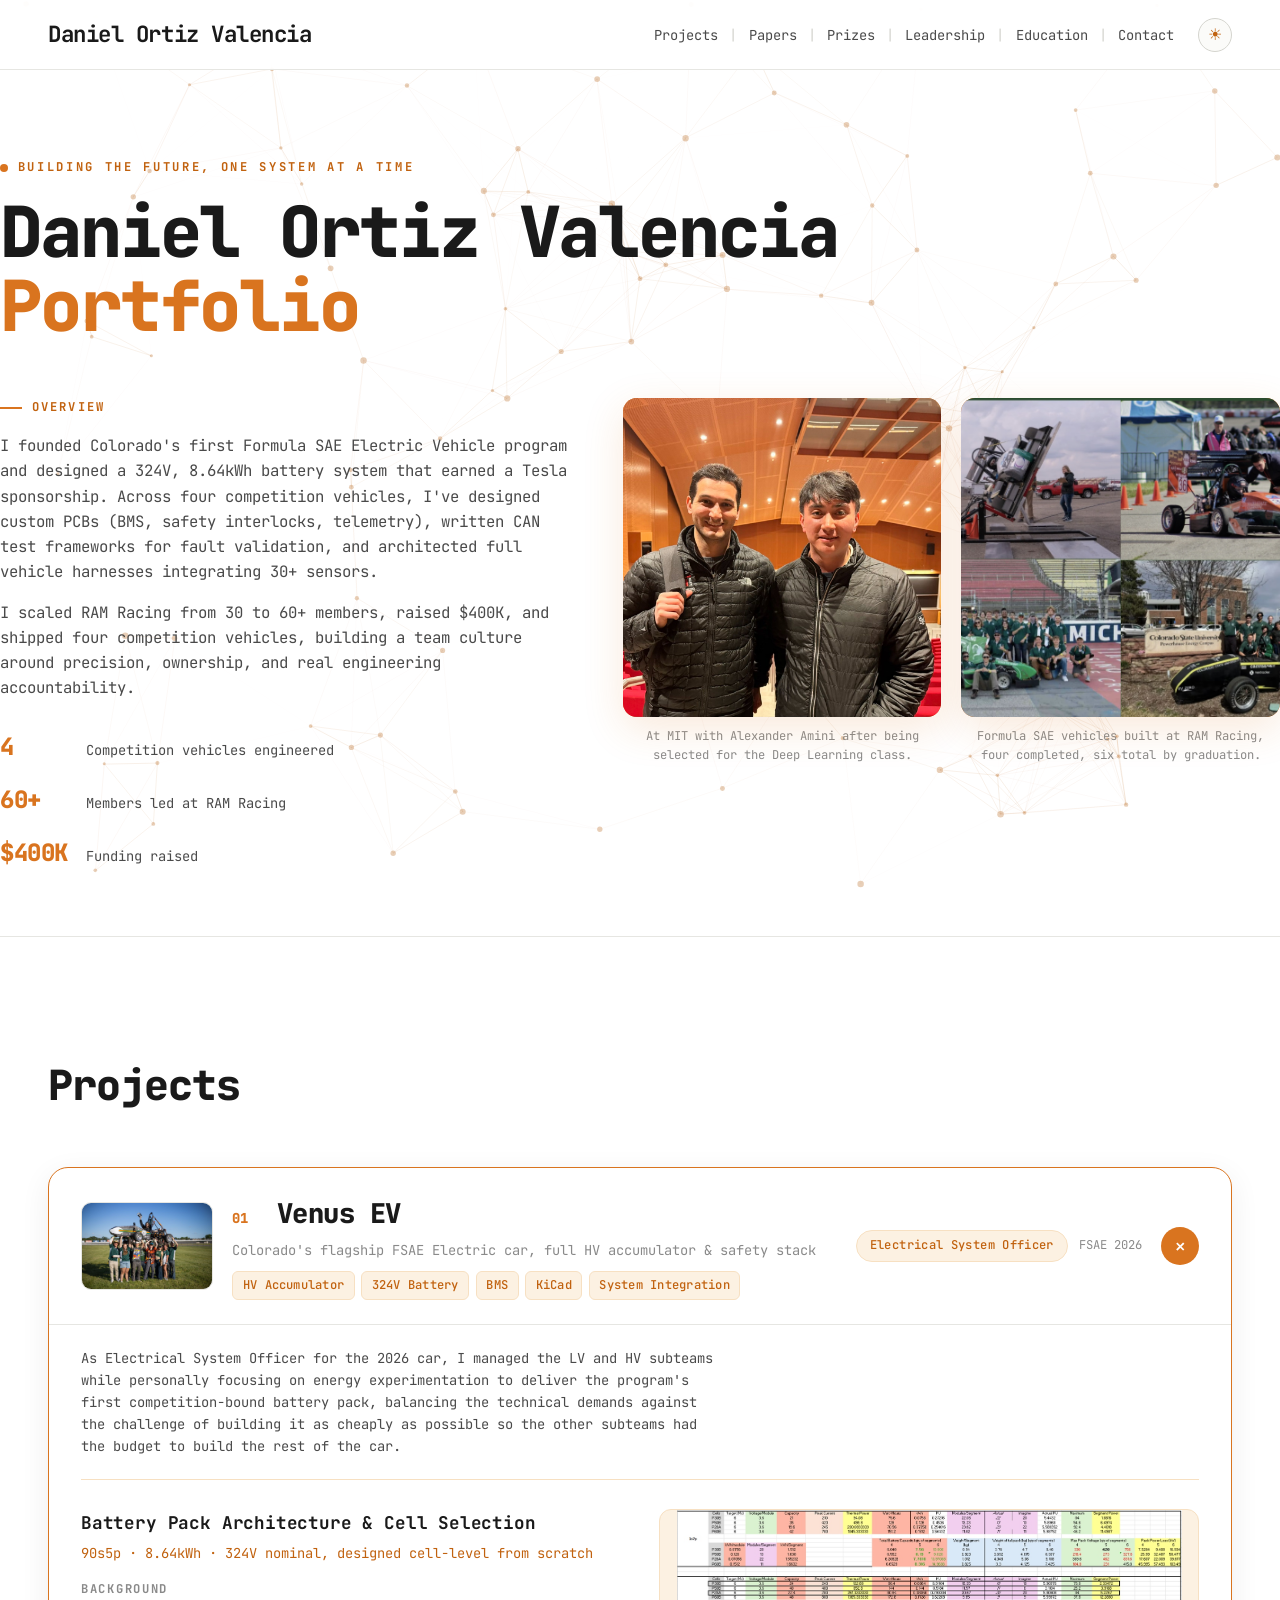
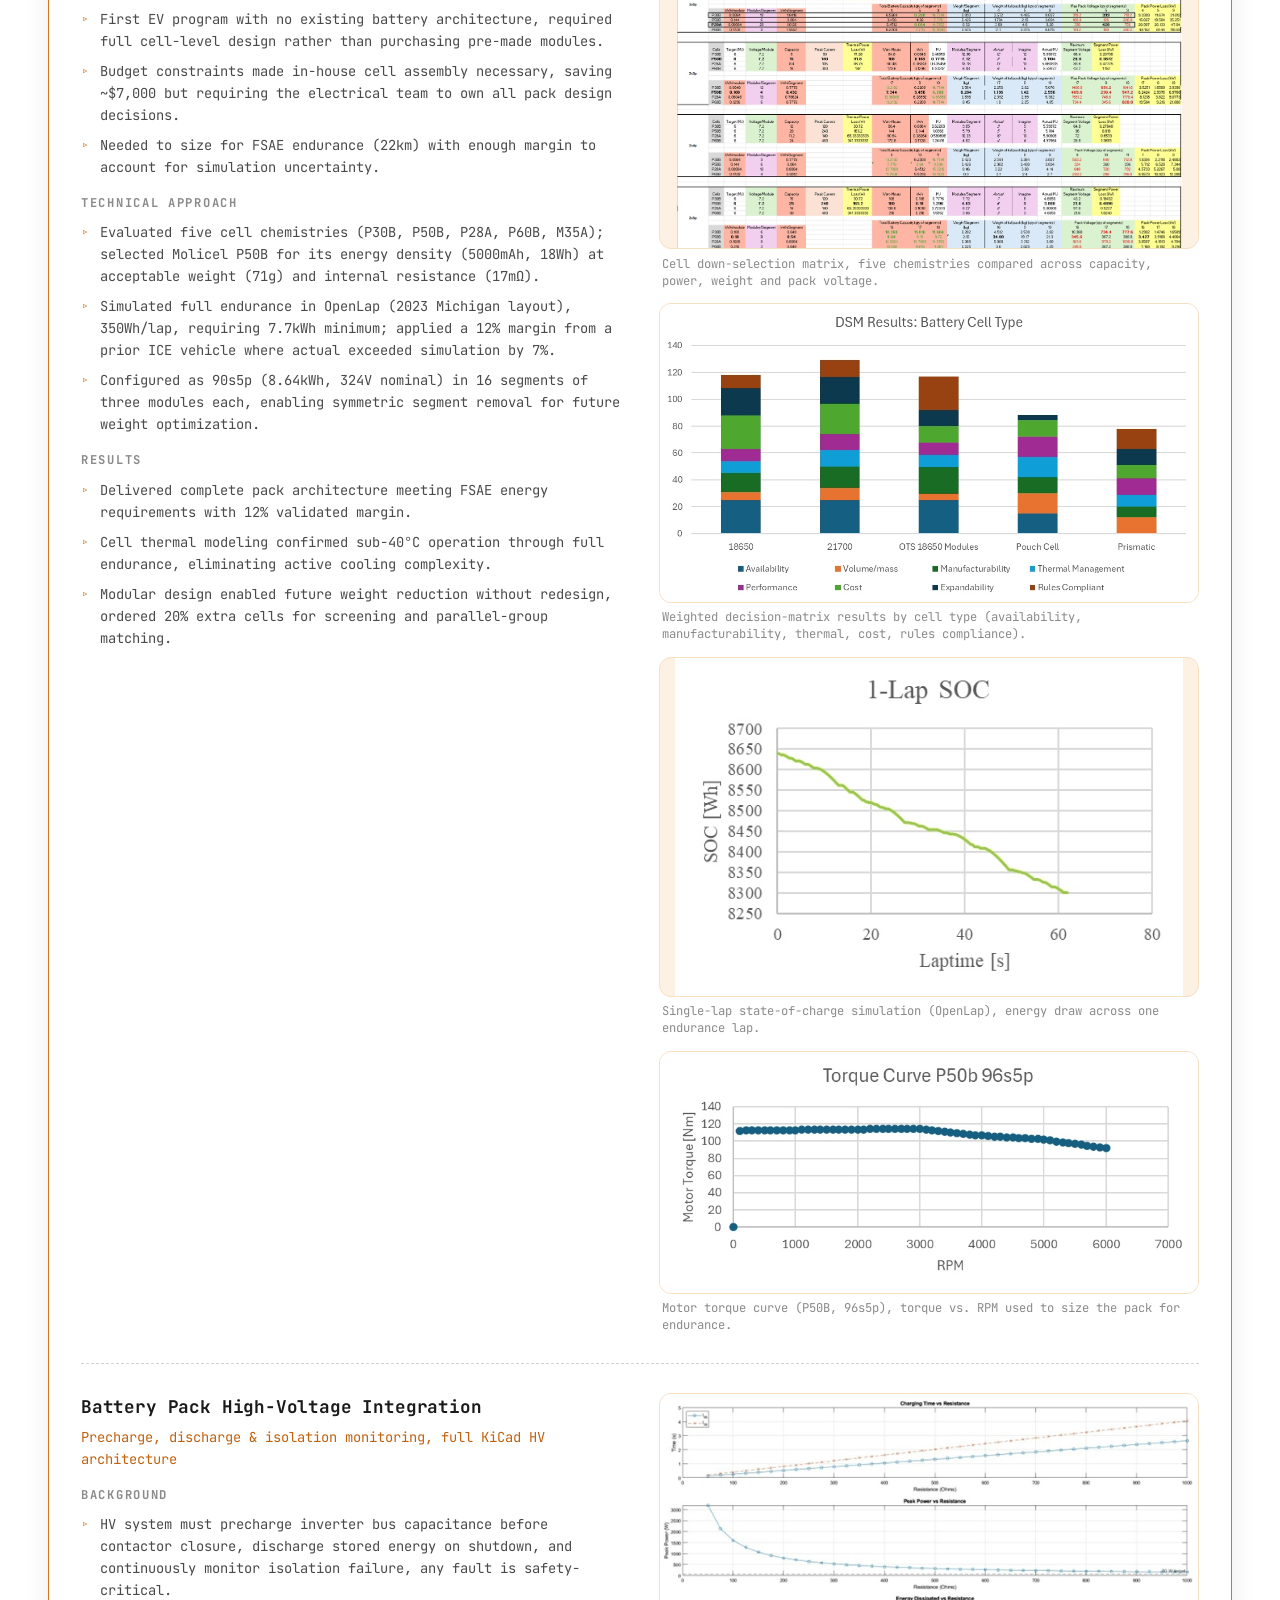
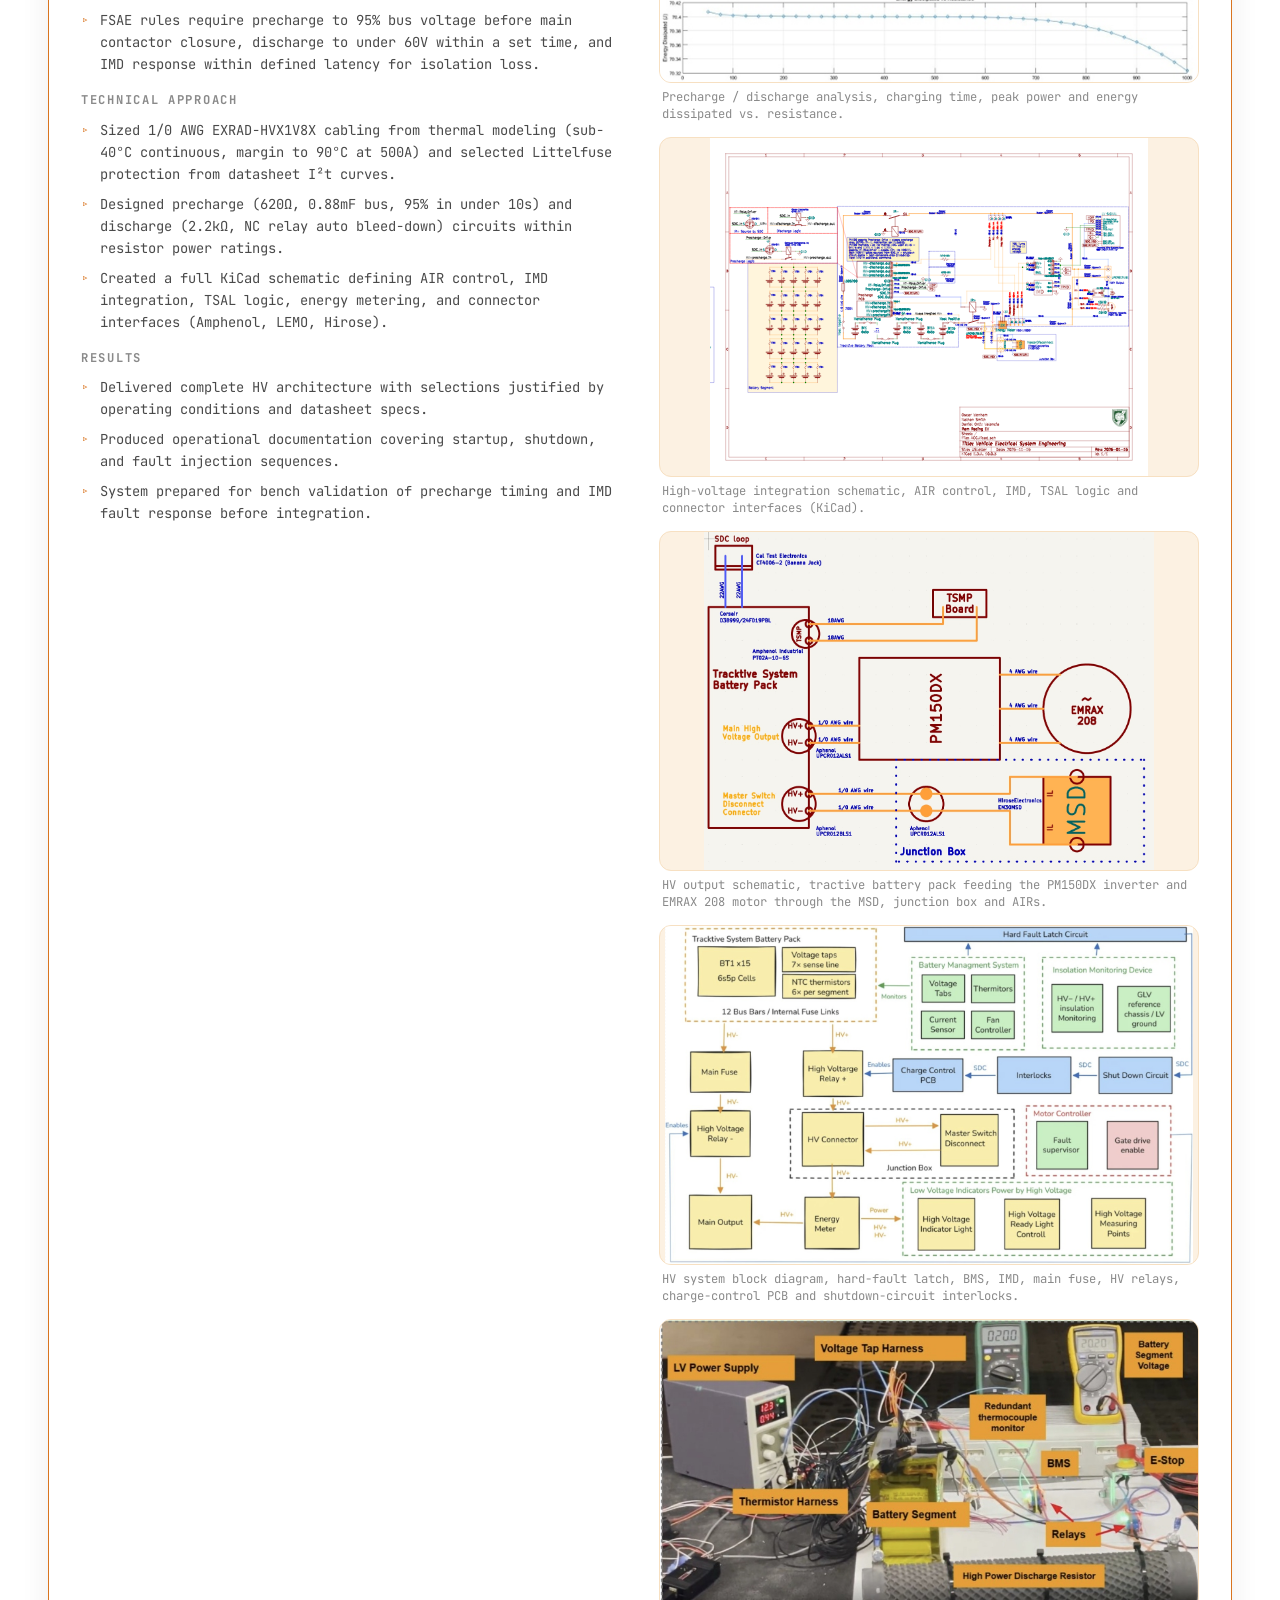
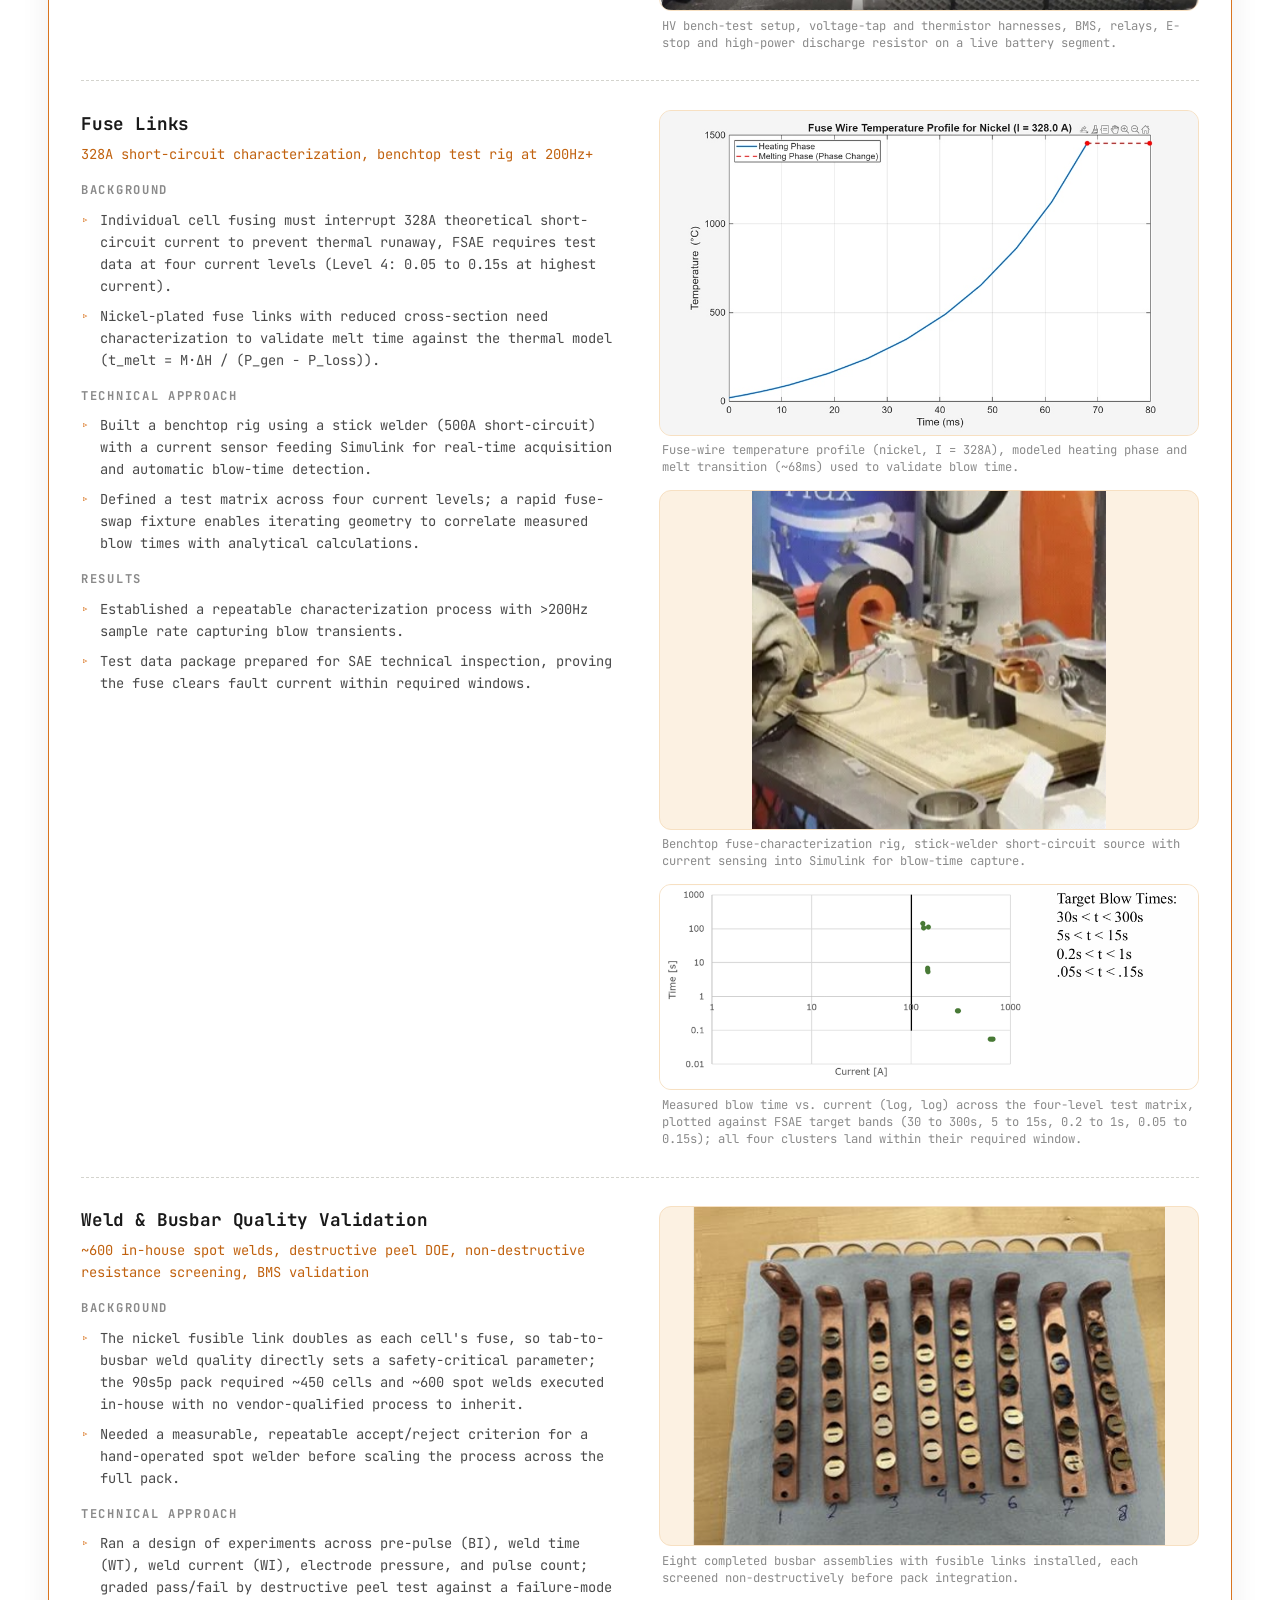
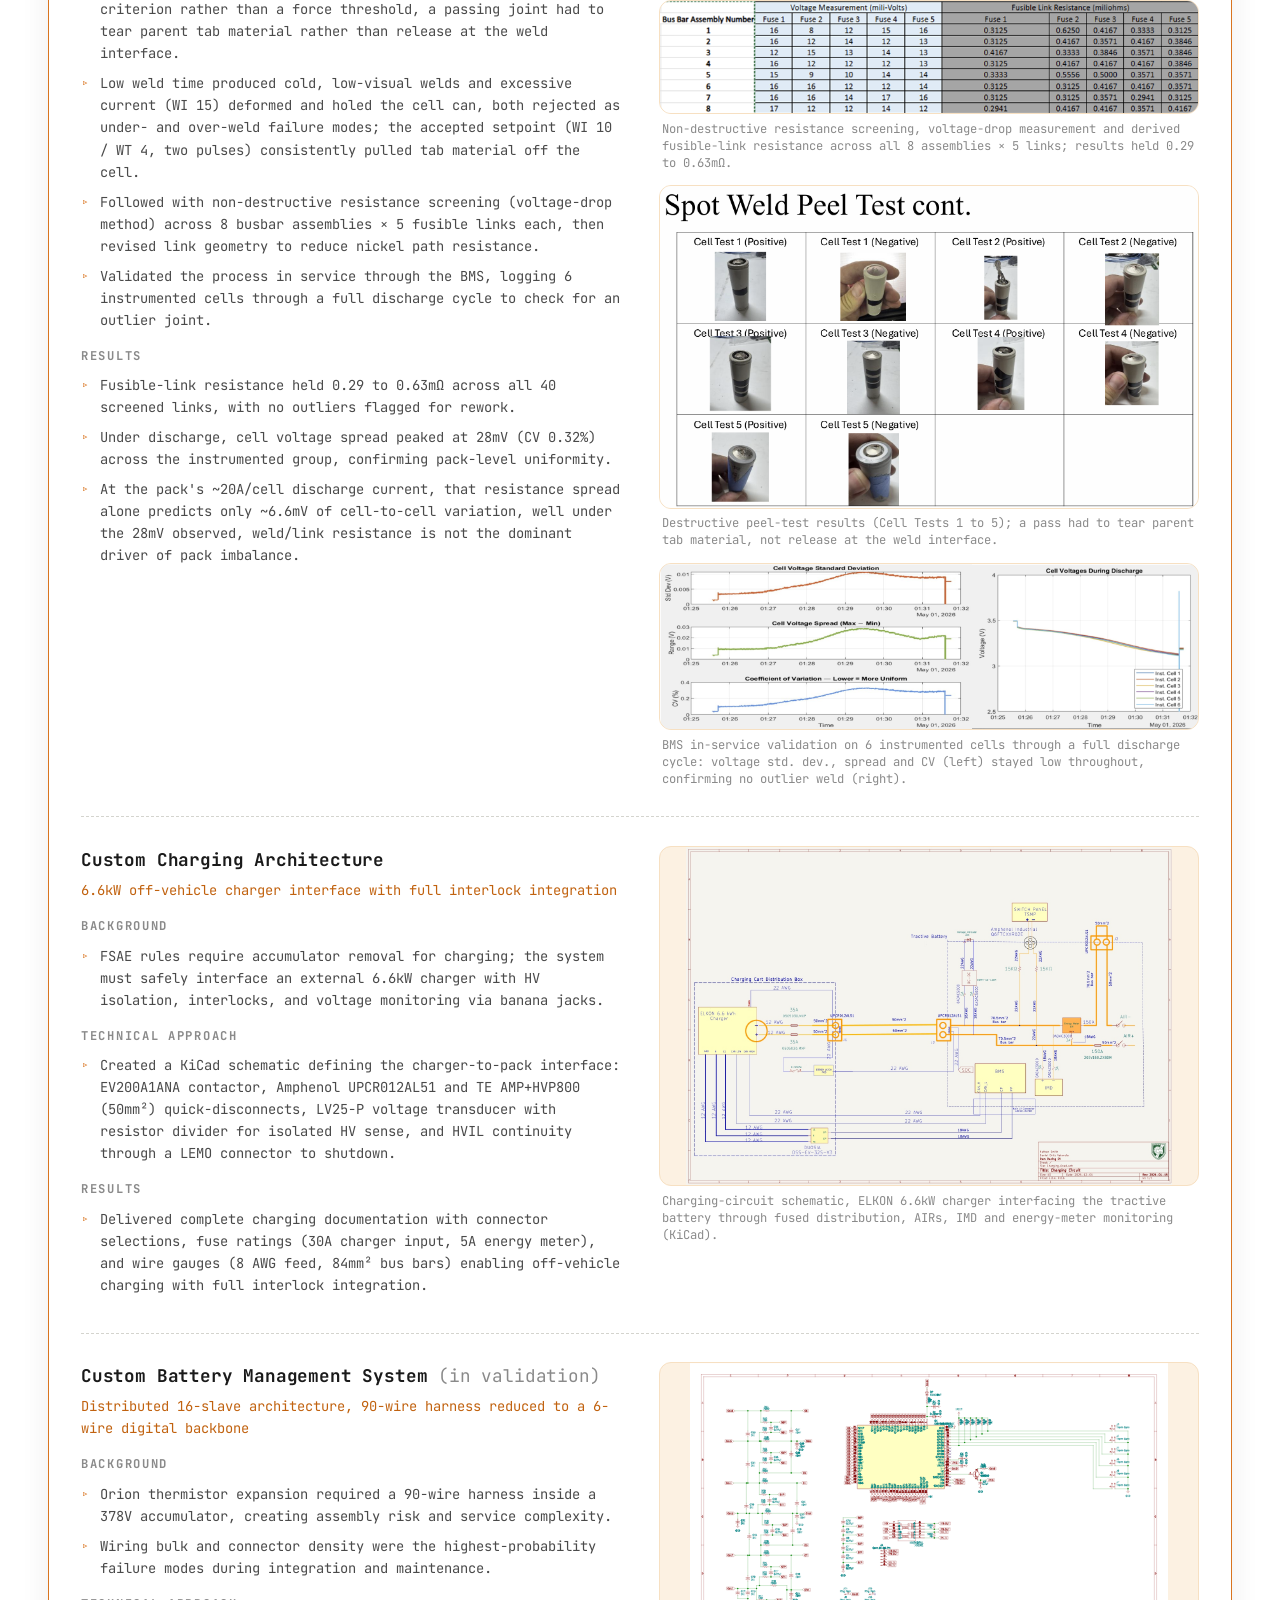
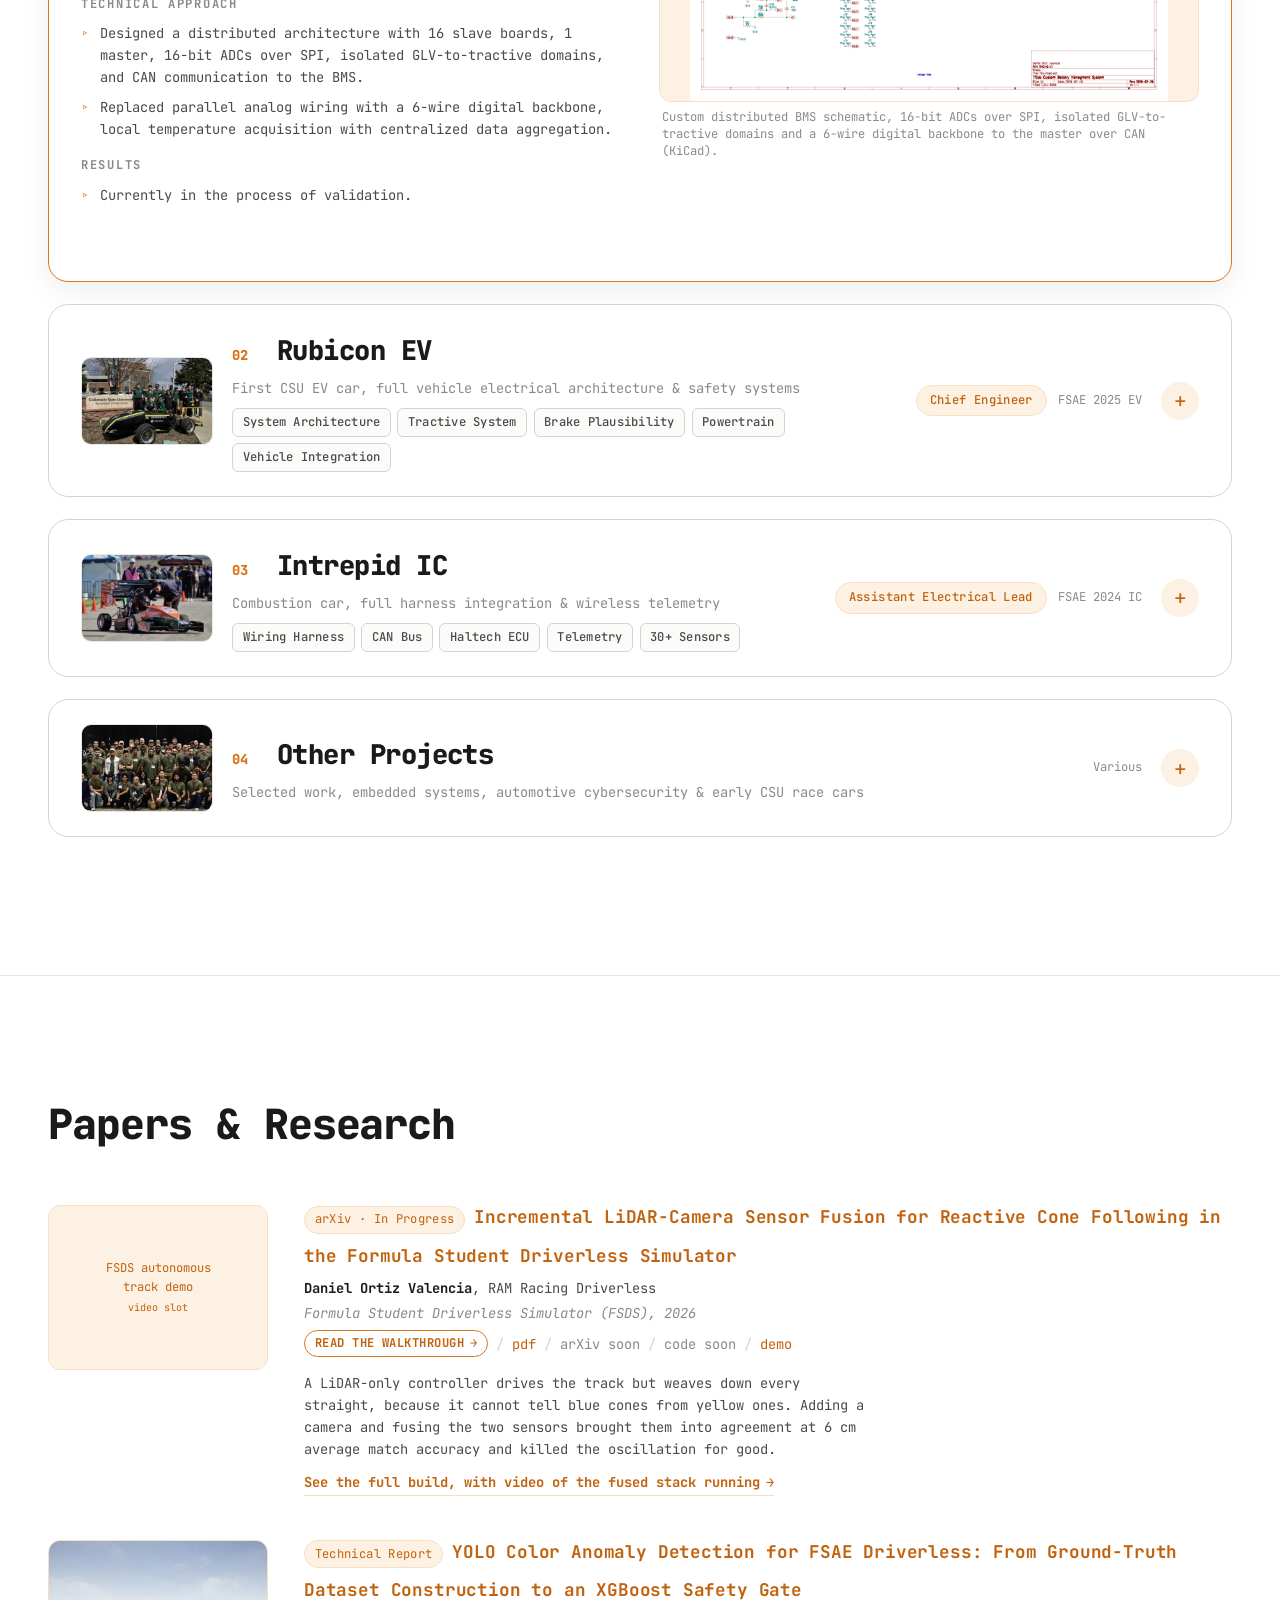
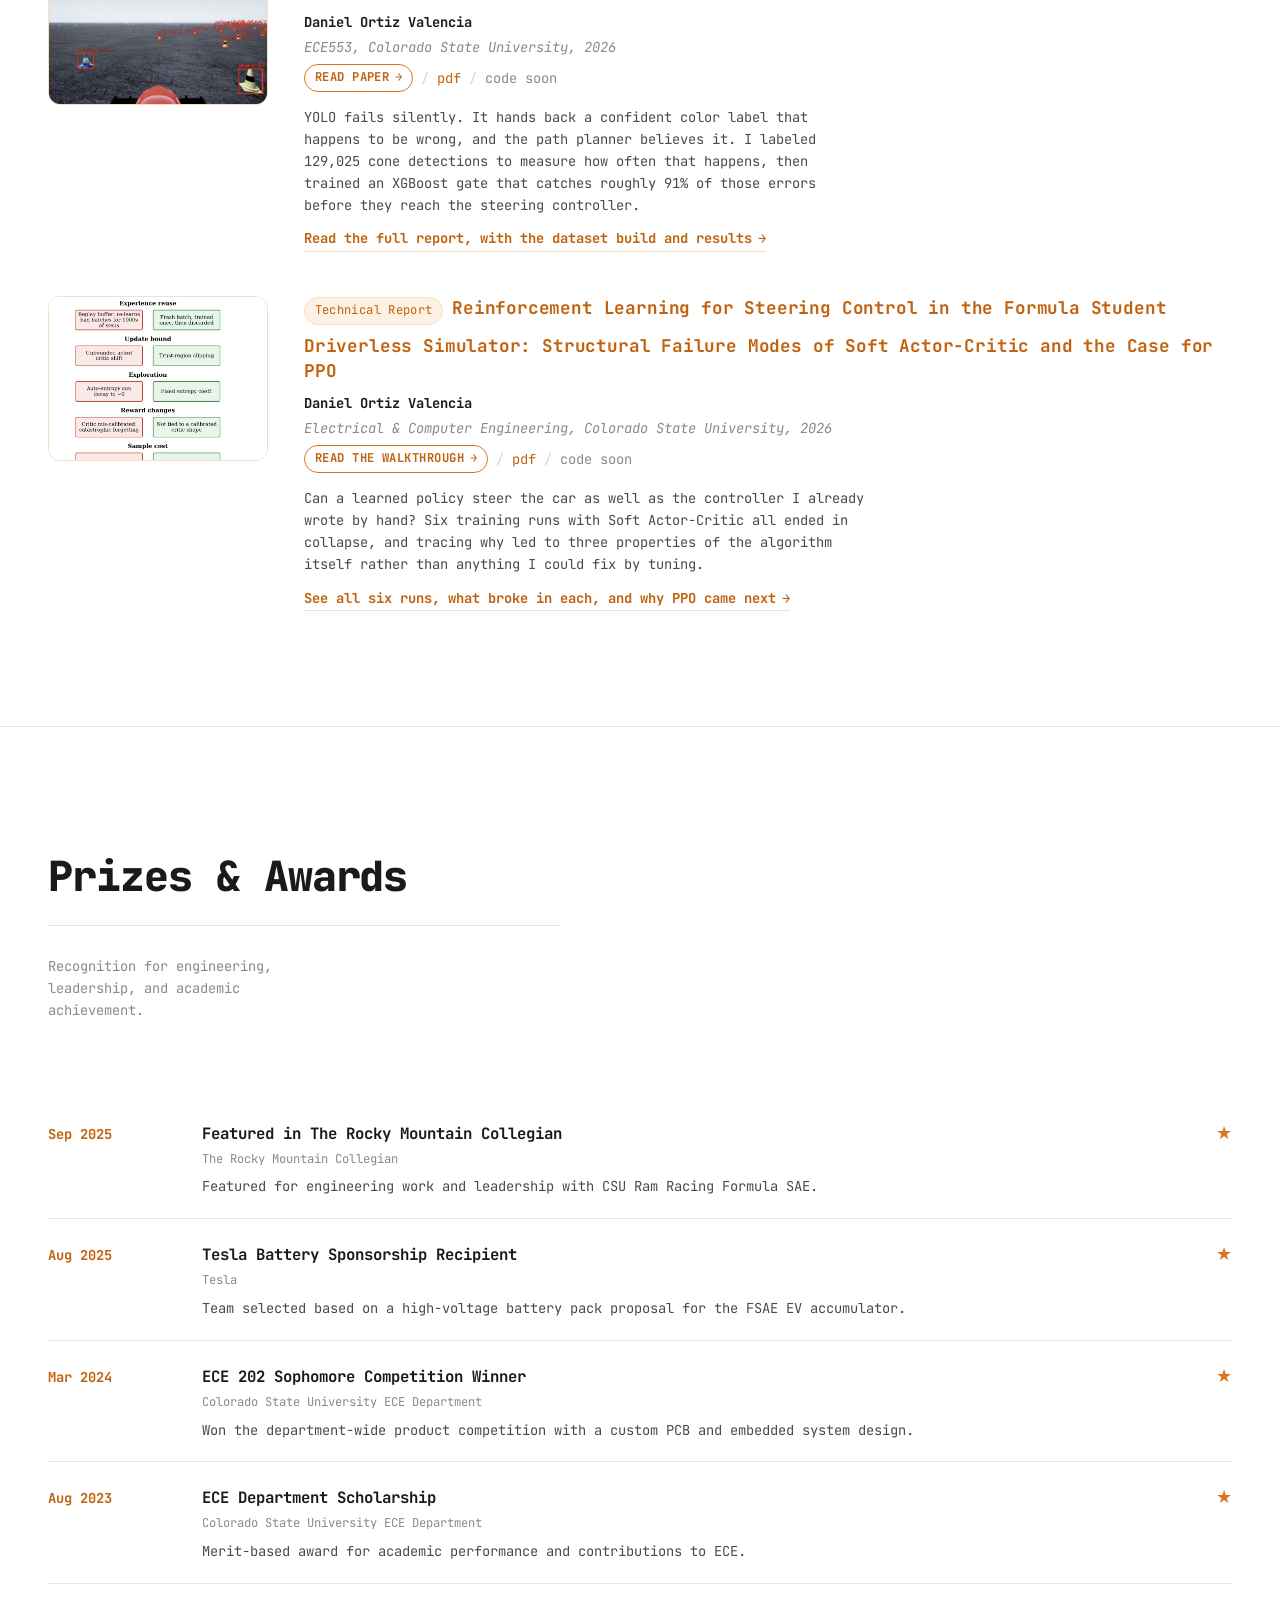
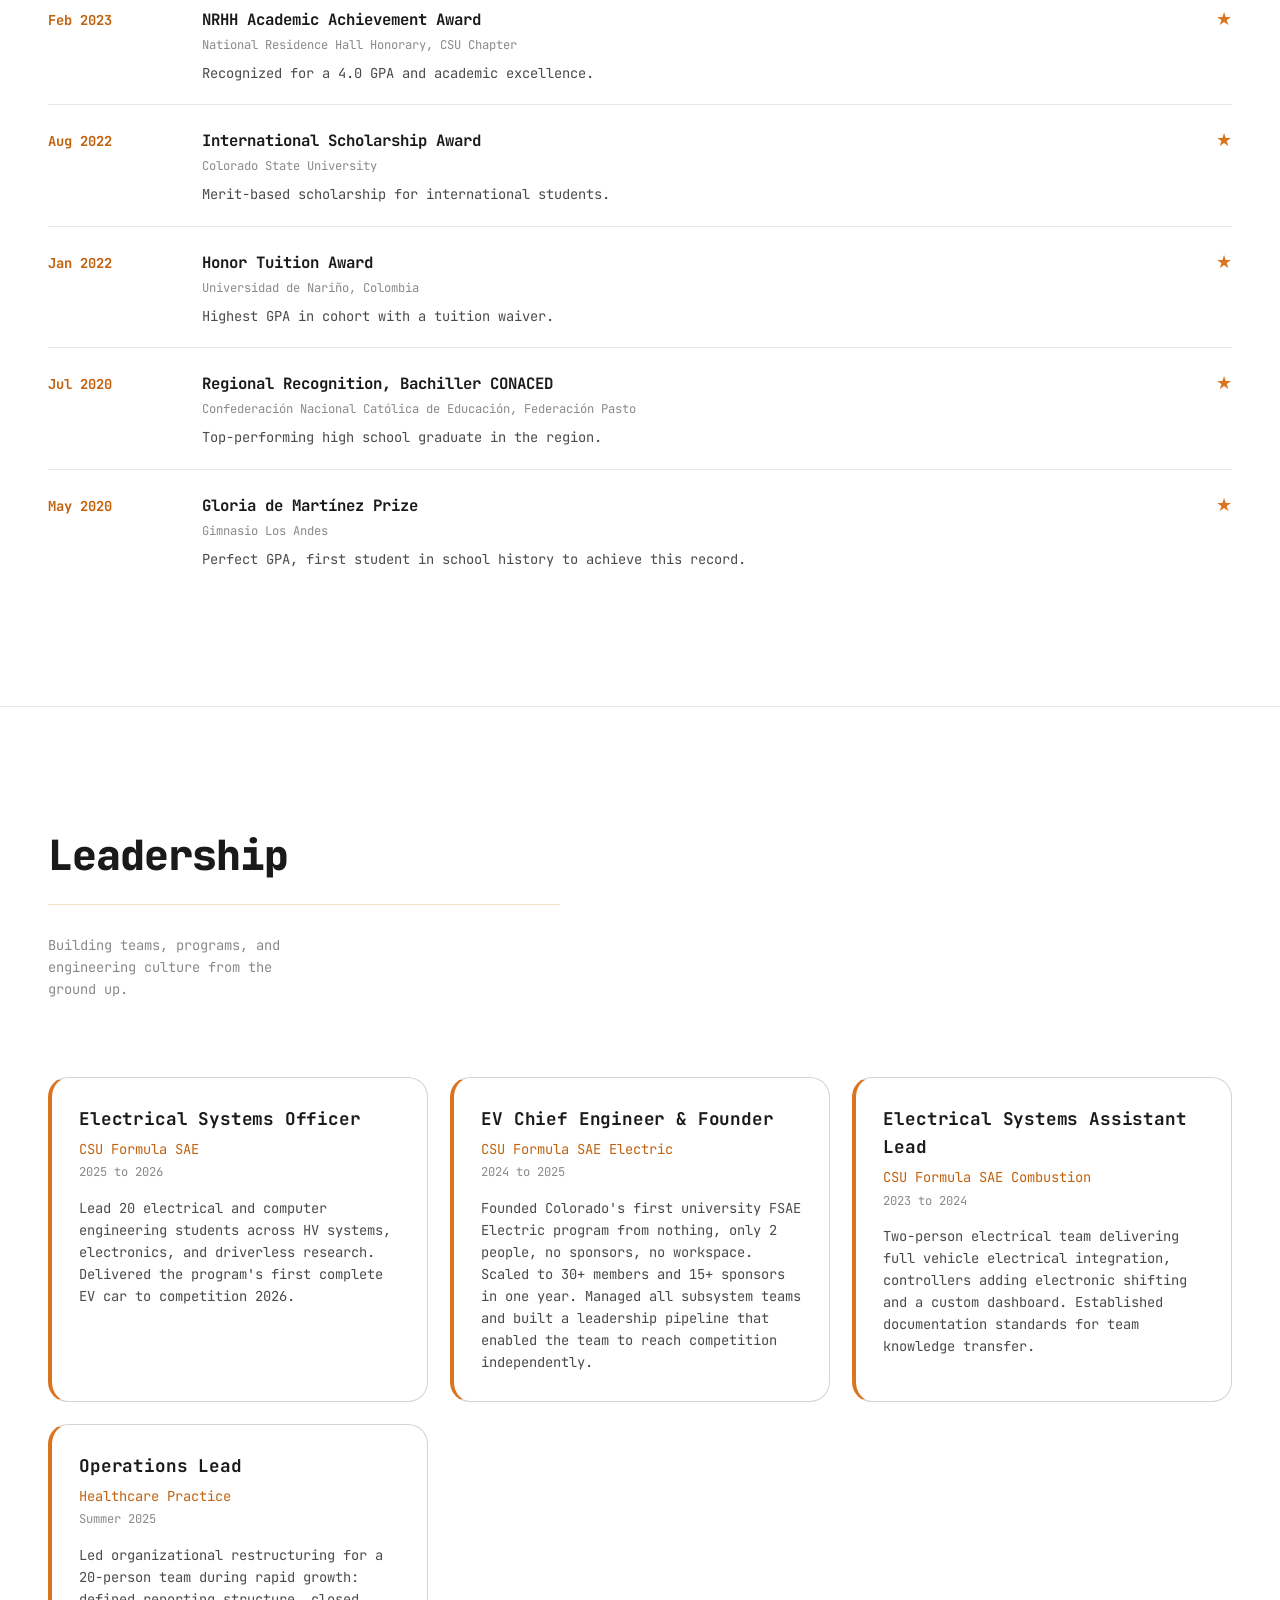
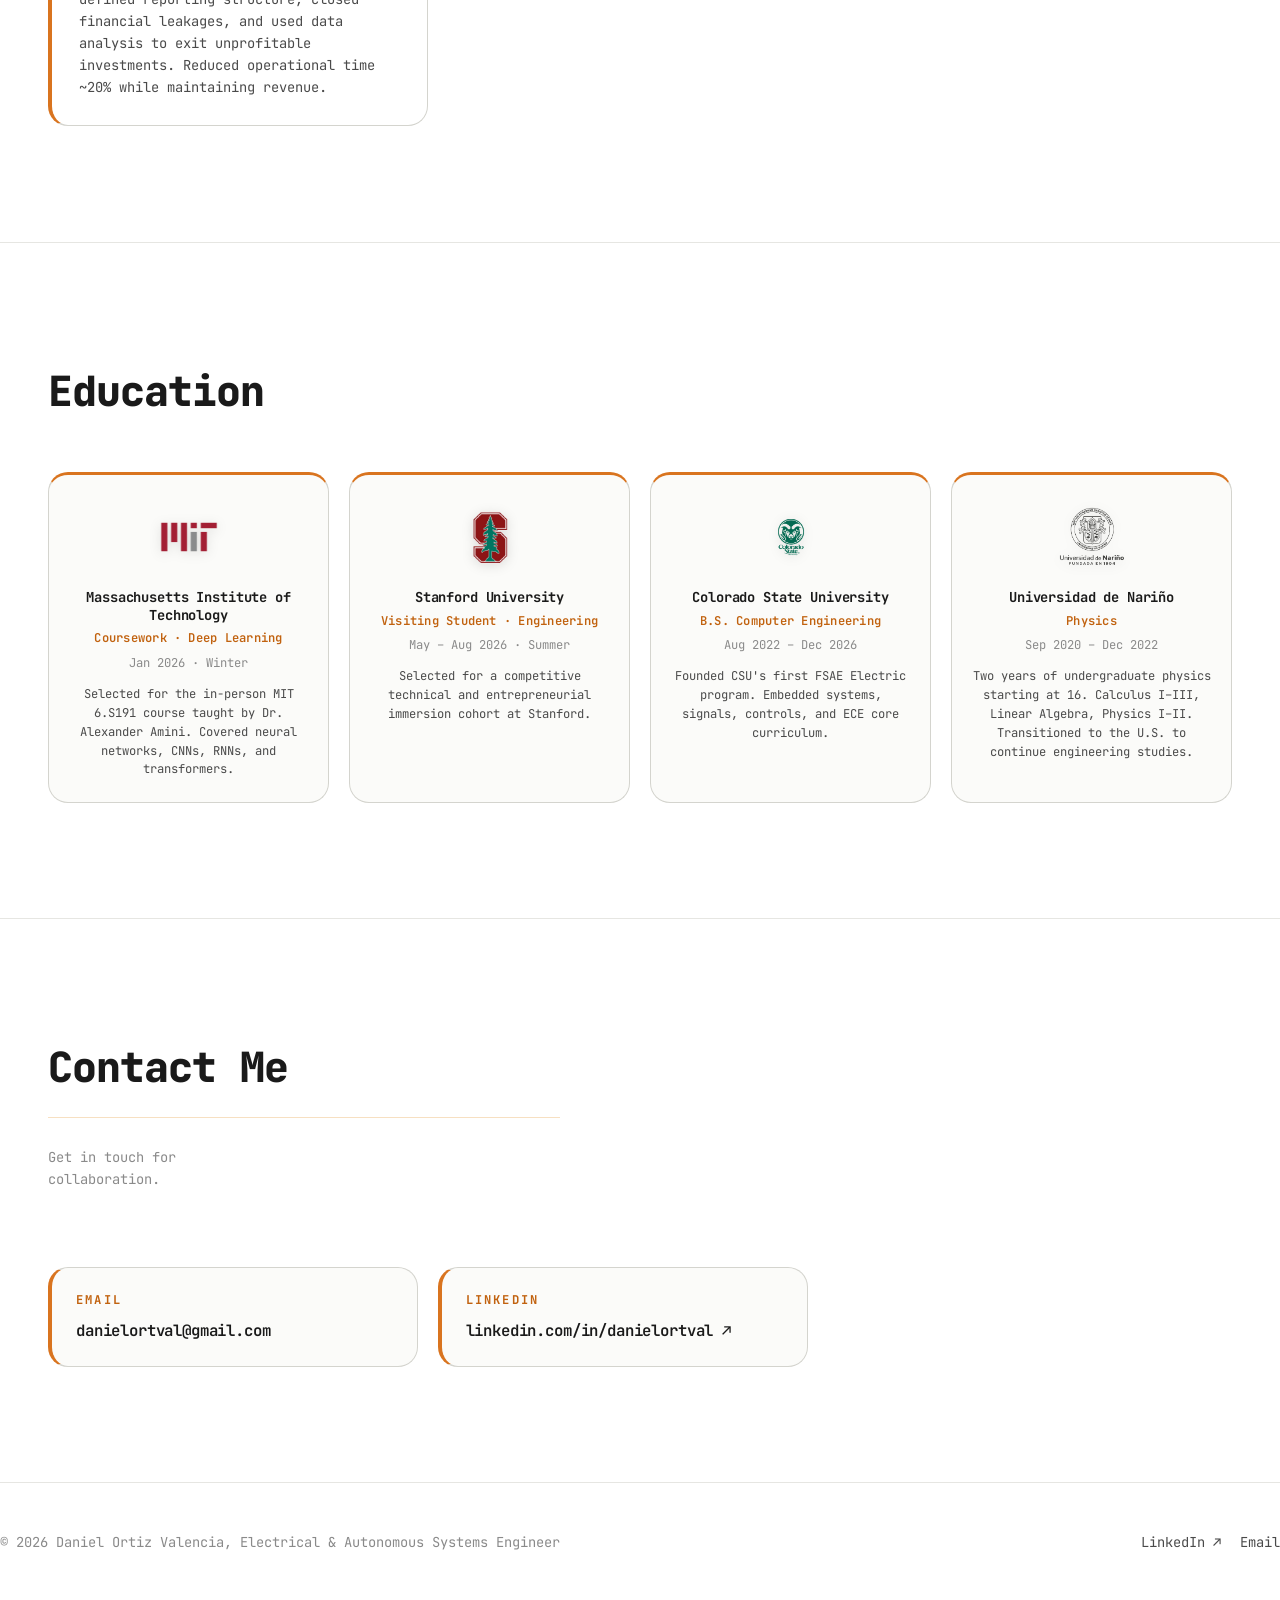
==== commit 31c8e287: "Rewrite paper pages in a plainer voice and fix the sticky nav overlap The two paper pages read like " ====
--- a/index.html
+++ b/index.html
@@ -169,7 +169,7 @@
               <li>Test data package prepared for SAE technical inspection, proving the fuse clears fault current within required windows.</li>
             </ul>
           </div>
-          <div class="sub-photos" data-label="Fuse-link characterization" data-media='[{"src":"assets/projects/rr26ev/fuse-1.jpg","caption":"Fuse-wire temperature profile (nickel, I = 328A), modeled heating phase and melt transition (~68ms) used to validate blow time."},{"src":"assets/projects/rr26ev/fuse-2.jpg","caption":"Benchtop fuse-characterization rig, stick-welder short-circuit source with current sensing into Simulink for blow-time capture."},{"src":"assets/projects/rr26ev/fuse-3.png","caption":"Measured blow time vs. current (log–log) across the four-level test matrix, plotted against FSAE target bands (30–300s, 5–15s, 0.2–1s, 0.05–0.15s); all four clusters land within their required window."}]'></div>
+          <div class="sub-photos" data-label="Fuse-link characterization" data-media='[{"src":"assets/projects/rr26ev/fuse-1.jpg","caption":"Fuse-wire temperature profile (nickel, I = 328A), modeled heating phase and melt transition (~68ms) used to validate blow time."},{"src":"assets/projects/rr26ev/fuse-2.jpg","caption":"Benchtop fuse-characterization rig, stick-welder short-circuit source with current sensing into Simulink for blow-time capture."},{"src":"assets/projects/rr26ev/fuse-3.png","caption":"Measured blow time vs. current (log, log) across the four-level test matrix, plotted against FSAE target bands (30 to 300s, 5 to 15s, 0.2 to 1s, 0.05 to 0.15s); all four clusters land within their required window."}]'></div>
         </div>
 
         <div class="sub">
@@ -187,12 +187,12 @@
               <li>Validated the process in service through the BMS, logging 6 instrumented cells through a full discharge cycle to check for an outlier joint.</li>
             </ul>
             <h4>Results</h4><ul>
-              <li>Fusible-link resistance held 0.29–0.63mΩ across all 40 screened links, with no outliers flagged for rework.</li>
+              <li>Fusible-link resistance held 0.29 to 0.63mΩ across all 40 screened links, with no outliers flagged for rework.</li>
               <li>Under discharge, cell voltage spread peaked at 28mV (CV 0.32%) across the instrumented group, confirming pack-level uniformity.</li>
               <li>At the pack's ~20A/cell discharge current, that resistance spread alone predicts only ~6.6mV of cell-to-cell variation, well under the 28mV observed, weld/link resistance is not the dominant driver of pack imbalance.</li>
             </ul>
           </div>
-          <div class="sub-photos" data-label="Weld & busbar validation" data-media='[{"src":"assets/projects/rr26ev/weld-2.png","caption":"Eight completed busbar assemblies with fusible links installed, each screened non-destructively before pack integration."},{"src":"assets/projects/rr26ev/weld-3.png","caption":"Non-destructive resistance screening, voltage-drop measurement and derived fusible-link resistance across all 8 assemblies × 5 links; results held 0.29–0.63mΩ."},{"src":"assets/projects/rr26ev/weld-1.png","caption":"Destructive peel-test results (Cell Tests 1–5); a pass had to tear parent tab material, not release at the weld interface."},{"src":"assets/projects/rr26ev/weld-4.png","caption":"BMS in-service validation on 6 instrumented cells through a full discharge cycle: voltage std. dev., spread and CV (left) stayed low throughout, confirming no outlier weld (right)."}]'></div>
+          <div class="sub-photos" data-label="Weld & busbar validation" data-media='[{"src":"assets/projects/rr26ev/weld-2.png","caption":"Eight completed busbar assemblies with fusible links installed, each screened non-destructively before pack integration."},{"src":"assets/projects/rr26ev/weld-3.png","caption":"Non-destructive resistance screening, voltage-drop measurement and derived fusible-link resistance across all 8 assemblies × 5 links; results held 0.29 to 0.63mΩ."},{"src":"assets/projects/rr26ev/weld-1.png","caption":"Destructive peel-test results (Cell Tests 1 to 5); a pass had to tear parent tab material, not release at the weld interface."},{"src":"assets/projects/rr26ev/weld-4.png","caption":"BMS in-service validation on 6 instrumented cells through a full discharge cycle: voltage std. dev., spread and CV (left) stayed low throughout, confirming no outlier weld (right)."}]'></div>
         </div>
 
         <div class="sub">
@@ -529,13 +529,14 @@
           <div class="paper-authors"><span class="me">Daniel Ortiz Valencia</span>, RAM Racing Driverless</div>
           <div class="paper-venue">Formula Student Driverless Simulator (FSDS), 2026</div>
           <div class="paper-linkrow">
-            <a class="paper-read" href="papers/fsds-fusion/">read paper</a>
+            <a class="paper-read" href="papers/fsds-fusion/">read the walkthrough</a>
             <span class="slash">/</span><a href="assets/papers/fsds-fusion.pdf" target="_blank" rel="noopener">pdf</a>
             <span class="slash">/</span><span class="muted">arXiv soon</span>
             <span class="slash">/</span><span class="muted">code soon</span>
             <span class="slash">/</span><a href="https://www.linkedin.com/in/danielortval/overlay/Project/1411929511/treasury/?profileId=ACoAABqxuG8BxSCZqtkvSw8ffR50Pj5nVNJeR1g" target="_blank" rel="noopener">demo</a>
           </div>
-          <p class="paper-abstract">An incremental perception and control pipeline for autonomous navigation in the Formula Student Driverless Simulator (FSDS). A reactive LiDAR-only baseline isolates cone positions at 20Hz with O(n) sequential clustering and a binary density heuristic for steering, then a forward-facing camera processed by a YOLOv5 detector with FSOCO weights is fused with LiDAR depth. Pinhole ground-plane projection and nearest-neighbor matching align the two sensors to a 0.06m average match distance with near-zero systematic bias. A three-tier hybrid color verification scheme (stripe brightness, BGR channel dominance, HSV hue fallback) reaches roughly 98% accuracy at close range, and a color-aware proportional controller tracks the geometric centerline between the blue and yellow boundaries, eliminating the straight-line oscillation of the baseline while keeping a graceful fallback to the density heuristic under camera failure.</p>
+          <p class="paper-abstract">A LiDAR-only controller drives the track but weaves down every straight, because it cannot tell blue cones from yellow ones. Adding a camera and fusing the two sensors brought them into agreement at 6 cm average match accuracy and killed the oscillation for good.</p>
+          <a class="paper-cta" href="papers/fsds-fusion/">See the full build, with video of the fused stack running</a>
         </div>
       </article>
 
@@ -553,7 +554,8 @@
             <a class="paper-read" href="assets/papers/AnomalyDetectionPaper.pdf" data-paper-open="anomaly">read paper</a>
             <span class="slash">/</span><a href="assets/papers/AnomalyDetectionPaper.pdf" target="_blank" rel="noopener">pdf</a><span class="slash">/</span><span class="muted">code soon</span>
           </div>
-          <p class="paper-abstract">A two-phase system that detects and suppresses YOLO color misclassifications before they reach the path planner. Phase 1 builds a ground-truth dataset: a ROS2 bridge and four-stage spatial matching pipeline label 129,025 cone detections from the Formula Student Driverless Simulator, exposing a 2.52% baseline false-positive rate with orange cones failing at 24.4% (9.7x the mean). Phase 2 trains a two-model XGBoost Safety Gate, framed as supervised anomaly detection, on 17 features including five engineered context features (neighbor agreement, lateral outlier, relative size, corner flag, and a corner-by-prior interaction). On the held-out test set the system reaches F1 = 0.906, PR-AUC = 0.976, and ROC-AUC = 0.999, cutting incorrect color labels reaching the steering controller from 2.73% to roughly 0.24%, a 91% reduction in the failure mode that causes wrong lane assignment, at under 0.3ms per frame on a Raspberry Pi 4.</p>
+          <p class="paper-abstract">YOLO fails silently. It hands back a confident color label that happens to be wrong, and the path planner believes it. I labeled 129,025 cone detections to measure how often that happens, then trained an XGBoost gate that catches roughly 91% of those errors before they reach the steering controller.</p>
+          <a class="paper-cta" href="assets/papers/AnomalyDetectionPaper.pdf" data-paper-open="anomaly">Read the full report, with the dataset build and results</a>
         </div>
       </article>
 
@@ -568,11 +570,12 @@
           <div class="paper-authors"><span class="me">Daniel Ortiz Valencia</span></div>
           <div class="paper-venue">Electrical &amp; Computer Engineering, Colorado State University, 2026</div>
           <div class="paper-linkrow">
-            <a class="paper-read" href="papers/rl-sac-ppo/">read paper</a>
+            <a class="paper-read" href="papers/rl-sac-ppo/">read the walkthrough</a>
             <span class="slash">/</span><a href="assets/papers/fsds-rl-sac-ppo.pdf" target="_blank" rel="noopener">pdf</a>
             <span class="slash">/</span><span class="muted">code soon</span>
           </div>
-          <p class="paper-abstract">A study of replacing a hand-coded reactive steering controller with a learned policy in the Formula Student Driverless Simulator. The work delivers a reproducible RL environment with a 41-dimensional cone observation, a single steering action, and a three-term reward, with the policy trained against ground-truth cones and warm-started by behavior cloning to isolate control from perception. Soft Actor-Critic was evaluated across six configurations and every run ended in collapse, traced to three structural properties of the algorithm rather than tuning: replay-buffer poisoning, automatic-entropy collapse, and catastrophic forgetting after reward changes. Proximal Policy Optimization is then adopted, whose on-policy formulation, trust-region clipping, and fixed entropy coefficient remove each failure mode by design at the cost of more environment interactions. The result is a validated training infrastructure and a catalogue of failure modes with recognizable training-log signatures.</p>
+          <p class="paper-abstract">Can a learned policy steer the car as well as the controller I already wrote by hand? Six training runs with Soft Actor-Critic all ended in collapse, and tracing why led to three properties of the algorithm itself rather than anything I could fix by tuning.</p>
+          <a class="paper-cta" href="papers/rl-sac-ppo/">See all six runs, what broke in each, and why PPO came next</a>
         </div>
       </article>
 
@@ -748,7 +751,7 @@
 
   <div class="pd-abstract">
     <span class="pd-abstract-label">Abstract</span>
-    <p>We present a two-phase system for detecting and suppressing YOLO color misclassifications in Formula Student Autonomous (FSA) vehicles before they reach the path planner. In Phase 1, a ROS2 ground-truth bridge and four-stage spatial matching pipeline labeled 129,025 cone detections collected across multiple track laps in the Formula Student Driverless Simulator (FSDS), revealing a baseline false-positive rate of 2.52% with pronounced Orange-class fragility at 24.4% — 9.7× the population mean. Analysis identifies three compounding error drivers: low YOLO confidence, long detection range (beyond 8&nbsp;m), and corner-induced camera rotation. In Phase 2, this labeled dataset trains a two-model XGBoost Safety Gate framed as supervised anomaly detection. Seventeen features are used, including five engineered context features. On the held-out test set the combined system achieves F1&nbsp;=&nbsp;0.906, PR-AUC&nbsp;=&nbsp;0.976, and ROC-AUC&nbsp;=&nbsp;0.999. The detector reduces the rate of incorrect color labels reaching the steering controller from 2.73% to approximately 0.24%, a 91% reduction in the failure mode that causes incorrect lane assignment.</p>
+    <p>We present a two-phase system for detecting and suppressing YOLO color misclassifications in Formula Student Autonomous (FSA) vehicles before they reach the path planner. In Phase 1, a ROS2 ground-truth bridge and four-stage spatial matching pipeline labeled 129,025 cone detections collected across multiple track laps in the Formula Student Driverless Simulator (FSDS), revealing a baseline false-positive rate of 2.52% with pronounced Orange-class fragility at 24.4%, 9.7× the population mean. Analysis identifies three compounding error drivers: low YOLO confidence, long detection range (beyond 8&nbsp;m), and corner-induced camera rotation. In Phase 2, this labeled dataset trains a two-model XGBoost Safety Gate framed as supervised anomaly detection. Seventeen features are used, including five engineered context features. On the held-out test set the combined system achieves F1&nbsp;=&nbsp;0.906, PR-AUC&nbsp;=&nbsp;0.976, and ROC-AUC&nbsp;=&nbsp;0.999. The detector reduces the rate of incorrect color labels reaching the steering controller from 2.73% to approximately 0.24%, a 91% reduction in the failure mode that causes incorrect lane assignment.</p>
   </div>
 
   <h3 class="pd-h"><span>I</span> Problem Statement</h3>
@@ -774,7 +777,7 @@
     <figcaption><b>Fig. 3.</b> YOLO detection output from the FSDS front camera. A blue cone (lower left) is labeled <code>orange: 0.81</code>. Distant yellow cones carry incorrect orange and blue labels at confidence above 0.70. These silent misclassifications reach the path planner unchanged. A per-frame accuracy metric counts them as correct 97.5% of the time.</figcaption>
   </figure>
 
-  <h3 class="pd-h"><span>III</span> Phase 1 — Ground-Truth Pipeline</h3>
+  <h3 class="pd-h"><span>III</span> Phase 1: Ground-Truth Pipeline</h3>
   <p><b>ROS2 ground-truth bridge.</b> FSDS publishes the complete simulator-authoritative track layout on the ROS2 topic <code>/fsds/testing_only/track</code> at the simulator frame rate. A dedicated ROS2 node subscribes and caches the latest cone array at each callback. When a YOLO detection frame arrives, the node synchronizes both streams and passes the track state to the matching pipeline. This eliminates all API-level defects: coordinates are in the native world frame, data is frame-synchronous, and no scaling correction is required.</p>
   <p>Ground-truth assignment proceeds in four deterministic stages:</p>
   <ol class="pd-list pd-list-num">
@@ -784,13 +787,13 @@
     <li><b>Nearest-neighbor match.</b> The closest cone within 1.5&nbsp;m is assigned as ground truth. Detections with no cone within 1.5&nbsp;m are excluded from the dataset.</li>
   </ol>
   <p>A color mismatch between the YOLO prediction and the simulator-assigned cone class is labeled a false positive (anomaly). YOLO labels were further corrected using HSV-space post-processing to suppress known hue ambiguities in the simulator renderer.</p>
-  <p><b>Range filter (1&nbsp;m to 18&nbsp;m).</b> Detections below 1&nbsp;m are excluded due to partial occlusion by the vehicle nose. Above 18&nbsp;m, projection error grows quadratically and the observed 8.5% anomaly rate at 20–30&nbsp;m is dominated by label noise rather than genuine YOLO failure. The filter retains the actionable anomaly signal.</p>
-
-  <h3 class="pd-h"><span>IV</span> Phase 1 — Analysis of False Positives</h3>
+  <p><b>Range filter (1&nbsp;m to 18&nbsp;m).</b> Detections below 1&nbsp;m are excluded due to partial occlusion by the vehicle nose. Above 18&nbsp;m, projection error grows quadratically and the observed 8.5% anomaly rate at 20 to 30&nbsp;m is dominated by label noise rather than genuine YOLO failure. The filter retains the actionable anomaly signal.</p>
+
+  <h3 class="pd-h"><span>IV</span> Phase 1: Analysis of False Positives</h3>
   <h4 class="pd-sub">A. Dataset Scale and Baseline Error Rate</h4>
   <div class="pd-tablewrap">
     <table class="pd-table">
-      <caption>Table I — Per-class detection count and FP rate</caption>
+      <caption>Table I. Per-class detection count and FP rate</caption>
       <thead><tr><th>Color</th><th>Detections</th><th>FP count</th><th>FP rate</th></tr></thead>
       <tbody>
         <tr><td>Yellow</td><td>64,495</td><td>1,988</td><td>3.1%</td></tr>
@@ -827,7 +830,7 @@
   </figure>
   <p>Plotting all 3,254 FPs in the joint space of YOLO confidence and match distance reveals a concentrated high-density cluster at distance&nbsp;&gt;&nbsp;1.2&nbsp;m AND confidence&nbsp;&lt;&nbsp;0.70. Orange FPs are disproportionately concentrated in this zone, confirming the Orange failure is range-amplified. A simple threshold rule catches the majority of the high-density cluster but misses hard negatives: FPs with high confidence that lie outside the zone but still represent real misclassifications. The joint feature space requires a non-linear decision surface, which is exactly what gradient boosting learns.</p>
 
-  <h3 class="pd-h"><span>V</span> Phase 2 — Why XGBoost</h3>
+  <h3 class="pd-h"><span>V</span> Phase 2: Why XGBoost</h3>
   <p>Four properties of this problem make XGBoost the natural choice over deep learning, logistic regression, or kernel methods:</p>
   <ul class="pd-list">
     <li><b>Tabular feature structure.</b> The input is 17-dimensional tabular metadata: bounding-box geometry, YOLO confidence, vehicle-frame coordinates, and ego dynamics. Tree ensembles perform well on tabular data by exploiting axis-aligned splits without requiring convolution or attention inductive biases.</li>
@@ -838,24 +841,24 @@
   <p>The regularized training objective is:</p>
   <div class="pd-eq"><span class="pd-eq-body">L = Σ<sub>i</sub> <i>l</i>(<i>y</i><sub>i</sub>, ŷ<sub>i</sub>) + Σ<sub>k</sub> Ω(<i>f</i><sub>k</sub>),&nbsp;&nbsp;&nbsp; Ω(<i>f</i><sub>k</sub>) = γ<i>T</i> + ½λ‖<i>w</i>‖²</span></div>
   <p>where <i>l</i> is binary logistic loss and Ω penalizes tree complexity (<i>T</i>&nbsp;=&nbsp;leaf count, <i>w</i>&nbsp;=&nbsp;leaf weights). Trees are added sequentially, each fitted to the negative gradient of the current ensemble loss.</p>
-  <p><b>Hyperparameters</b> (boundary / orange models): <code>n_estimators = 500</code> (early stopping, patience&nbsp;=&nbsp;30), <code>max_depth = 5–6</code>, <code>learning_rate = 0.05</code>, <code>subsample = 0.8</code>, <code>colsample_bytree = 0.8</code>, <code>reg_alpha = 0.1</code>. All tuned on the validation split.</p>
+  <p><b>Hyperparameters</b> (boundary / orange models): <code>n_estimators = 500</code> (early stopping, patience&nbsp;=&nbsp;30), <code>max_depth = 5 to 6</code>, <code>learning_rate = 0.05</code>, <code>subsample = 0.8</code>, <code>colsample_bytree = 0.8</code>, <code>reg_alpha = 0.1</code>. All tuned on the validation split.</p>
 
   <h3 class="pd-h"><span>VI</span> Data Collection and Feature Engineering</h3>
   <p>The Phase 2 training set is the labeled output of the Phase 1 pipeline: 200,000 detections from 18,218 frames, 5,455 anomalies (2.73% rate). The frame-level split into 139,128 train / 30,263 val / 30,547 test (70/15/15) is performed by sorting on <code>frame_id</code> (simulator time) and splitting at the corresponding percentile boundaries. This prevents label leakage between cones co-detected in the same frame.</p>
   <p><b>Raw features (12):</b> <code>yolo_confidence</code>, <code>bbox_h</code>, <code>aspect_ratio</code>, <code>x_car</code>, <code>y_car</code>, <code>bearing_deg</code>, <code>yaw_rate_radps</code>, <code>car_speed_mps</code>, <code>prior_disagreement</code>, <code>yc_blue</code>, <code>yc_yellow</code>, <code>yc_orange</code>.</p>
-  <p><b>Engineered features (5)</b> — these encode spatial context and temporal priors that a single-frame YOLO output cannot represent:</p>
+  <p><b>Engineered features (5).</b> These encode spatial context and temporal priors that a single-frame YOLO output cannot represent:</p>
   <ul class="pd-list">
-    <li><code>neighbor_agree</code> — fraction of <i>K</i>&nbsp;=&nbsp;3 nearest cones in the same frame sharing the same YOLO color label. Low agreement signals localized confusion consistent with anomaly clusters.</li>
-    <li><code>lateral_outlier</code> — |<i>y</i><sub>car</sub> − mean(<i>y</i><sub>car</sub> of same-color neighbors)|. A cone displaced laterally from its color-class peers is geometrically inconsistent with the expected track layout.</li>
-    <li><code>relative_size</code> — <code>bbox_h</code> / median(<code>bbox_h</code> within frame). Anomalies often correspond to undersized detections at range; normalizing by the within-frame median removes absolute distance effects.</li>
-    <li><code>is_in_corner</code> — 1 if |<code>yaw_rate_radps</code>|&nbsp;&gt;&nbsp;0.2&nbsp;rad/s, else 0. Corners introduce camera rotation that degrades projection accuracy.</li>
-    <li><code>corner_x_prior</code> — <code>is_in_corner × prior_disagreement</code>. Interaction term that amplifies the prior-disagreement signal specifically during cornering, where temporal inconsistency is most informative.</li>
+    <li><code>neighbor_agree</code>, fraction of <i>K</i>&nbsp;=&nbsp;3 nearest cones in the same frame sharing the same YOLO color label. Low agreement signals localized confusion consistent with anomaly clusters.</li>
+    <li><code>lateral_outlier</code>, |<i>y</i><sub>car</sub> − mean(<i>y</i><sub>car</sub> of same-color neighbors)|. A cone displaced laterally from its color-class peers is geometrically inconsistent with the expected track layout.</li>
+    <li><code>relative_size</code>, <code>bbox_h</code> / median(<code>bbox_h</code> within frame). Anomalies often correspond to undersized detections at range; normalizing by the within-frame median removes absolute distance effects.</li>
+    <li><code>is_in_corner</code>, 1 if |<code>yaw_rate_radps</code>|&nbsp;&gt;&nbsp;0.2&nbsp;rad/s, else 0. Corners introduce camera rotation that degrades projection accuracy.</li>
+    <li><code>corner_x_prior</code>, <code>is_in_corner × prior_disagreement</code>. Interaction term that amplifies the prior-disagreement signal specifically during cornering, where temporal inconsistency is most informative.</li>
   </ul>
 
   <h3 class="pd-h"><span>VII</span> Two-Model Architecture</h3>
   <p>A single unified classifier trained on all three cone classes performs sub-optimally because boundary and orange cones have fundamentally different failure mechanisms:</p>
   <ul class="pd-list">
-    <li><b>Boundary cones (blue + yellow)</b> fail primarily at long range and in corners. Their anomaly rate is 1.5% (blue: 0.9%, yellow: 2.1%). They share the same physical failure mechanism — projection error collapsing the blue/yellow color distinction at range — and benefit from a joint feature distribution.</li>
+    <li><b>Boundary cones (blue + yellow)</b> fail primarily at long range and in corners. Their anomaly rate is 1.5% (blue: 0.9%, yellow: 2.1%). They share the same physical failure mechanism, projection error collapsing the blue/yellow color distinction at range, and benefit from a joint feature distribution.</li>
     <li><b>Orange cones (markers)</b> fail at a 19% anomaly rate, 7× the boundary mean. The mechanism is distinct: orange occupies a narrow hue band between yellow and red, and renderer hue variation is sufficient to push detections across the decision boundary even at close range. Orange also has fewer detections per lap, making a dedicated model with separate threshold tuning essential.</li>
   </ul>
   <p>Both models share the same 17-feature set and hyperparameter grid. Thresholds are tuned independently on the validation split to prevent rare-class bias.</p>
@@ -865,7 +868,7 @@
   <p><b>Early stopping.</b> Training halts when PR-AUC on the validation set fails to improve for 30 consecutive boosting rounds.</p>
   <p><b>Per-class threshold tuning.</b> The decision threshold is swept from 0.1 to 0.9 in 0.01 increments on the validation split, and the F1-maximizing threshold is selected independently for each model. Without separate tuning, <code>scale_pos_weight</code> can cause over-flagging of orange or under-flagging of boundary depending on the class frequency ratio.</p>
 
-  <h3 class="pd-h"><span>IX</span> Phase 2 — Results</h3>
+  <h3 class="pd-h"><span>IX</span> Phase 2: Results</h3>
   <p>All metrics are evaluated on the held-out test set (30,547 detections, per-frame, no temporal smoothing).</p>
   <div class="pd-metrics">
     <div class="pd-metric"><b>0.906</b><span>F1 (macro avg)</span></div>
@@ -874,13 +877,13 @@
   </div>
   <div class="pd-tablewrap">
     <table class="pd-table">
-      <caption>Table III — Per-class F1, precision, and recall on the test set</caption>
+      <caption>Table III. Per-class F1, precision, and recall on the test set</caption>
       <thead><tr><th>Class</th><th>F1</th><th>Precision</th><th>Recall</th></tr></thead>
       <tbody>
         <tr><td>Blue</td><td>0.940</td><td>0.95</td><td>0.96</td></tr>
         <tr><td>Yellow</td><td>0.938</td><td>0.98</td><td>0.91</td></tr>
         <tr><td>Orange</td><td>0.546</td><td>0.61</td><td>0.42</td></tr>
-        <tr><td><b>Macro avg</b></td><td><b>0.906</b></td><td>—</td><td>—</td></tr>
+        <tr><td><b>Macro avg</b></td><td><b>0.906</b></td><td>n/a</td><td>n/a</td></tr>
       </tbody>
     </table>
   </div>
@@ -891,7 +894,7 @@
     <img src="assets/papers/figures/anomaly/fig-6.jpg" alt="Horizontal bar chart of XGBoost gain-based feature importance across all 17 features, with is_in_corner dominant" loading="lazy" />
     <figcaption><b>Fig. 6.</b> XGBoost gain-based feature importance (all 17 features). <code>is_in_corner</code> dominates at 0.205; <code>yolo_confidence</code> (0.115) and <code>yc_orange</code> (0.090) follow. All five engineered features appear in the top 10.</figcaption>
   </figure>
-  <p><code>is_in_corner</code> is the dominant split variable by a wide margin — the corner flag alone accounts for more than twice the gain of the second-ranked feature, consistent with the Phase 1 observation that camera rotation during cornering is the primary driver of anomaly risk. The model arrived at this ranking through split-gain optimization with no explicit hypothesis encoded. <code>neighbor_agree</code> and <code>lateral_outlier</code> rank fourth and fifth, confirming that spatial context features add discriminating power beyond what single-detection geometry provides.</p>
+  <p><code>is_in_corner</code> is the dominant split variable by a wide margin. The corner flag alone accounts for more than twice the gain of the second-ranked feature, consistent with the Phase 1 observation that camera rotation during cornering is the primary driver of anomaly risk. The model arrived at this ranking through split-gain optimization with no explicit hypothesis encoded. <code>neighbor_agree</code> and <code>lateral_outlier</code> rank fourth and fifth, confirming that spatial context features add discriminating power beyond what single-detection geometry provides.</p>
 
   <h4 class="pd-sub">Confusion Matrix</h4>
   <figure class="pd-fig">
@@ -905,7 +908,7 @@
     <img src="assets/papers/figures/anomaly/fig-8.jpg" alt="Error map showing classifier errors in vehicle-frame space and confidence-distance space" loading="lazy" />
     <figcaption><b>Fig. 8.</b> Error map in vehicle frame (left) and confidence-distance space (right). FNs cluster at <i>x</i>&nbsp;=&nbsp;8 to 16&nbsp;m, reproducing the Phase 1 range-dependency finding. FPs are sparse and dispersed.</figcaption>
   </figure>
-  <p>In the vehicle frame, false negatives (red, 51) cluster in the mid-to-long range band (<i>x</i><sub>car</sub>&nbsp;=&nbsp;8 to 16&nbsp;m) and near the lateral extremes. False positives (orange, 25) are sparse and widely dispersed, confirming the model rarely flags correct detections. In confidence-distance space, FNs span the full confidence range but concentrate below 0.7 — the hard-negative regime where anomalies are structurally similar to correct detections.</p>
+  <p>In the vehicle frame, false negatives (red, 51) cluster in the mid-to-long range band (<i>x</i><sub>car</sub>&nbsp;=&nbsp;8 to 16&nbsp;m) and near the lateral extremes. False positives (orange, 25) are sparse and widely dispersed, confirming the model rarely flags correct detections. In confidence-distance space, FNs span the full confidence range but concentrate below 0.7, the hard-negative regime where anomalies are structurally similar to correct detections.</p>
 
   <h4 class="pd-sub">SHAP Attribution</h4>
   <figure class="pd-fig">
@@ -916,7 +919,7 @@
   <p>The agreement between Phase 1 physics analysis and Phase 2 learned representations is a key result of this work: corner risk, confidence separability, and Orange fragility all emerge from split-gain optimization without explicit encoding.</p>
 
   <h3 class="pd-h"><span>X</span> Deployment Impact</h3>
-  <p>The anomaly detector does not improve YOLO itself — YOLO per-frame accuracy is unchanged. The detector improves system-level safety by identifying approximately 91% of YOLO color errors at 94% precision before they reach the steering controller. This reduces the rate of incorrect color labels reaching downstream control from <b>2.73% to approximately 0.24%</b>, a 91% reduction in the failure mode that causes incorrect lane assignment.</p>
+  <p>The anomaly detector does not improve YOLO itself. YOLO per-frame accuracy is unchanged. The detector improves system-level safety by identifying approximately 91% of YOLO color errors at 94% precision before they reach the steering controller. This reduces the rate of incorrect color labels reaching downstream control from <b>2.73% to approximately 0.24%</b>, a 91% reduction in the failure mode that causes incorrect lane assignment.</p>
   <p>Operationally, the detector runs as a post-processing layer on each YOLO output frame. A flagged detection is suppressed (treated as no detection for that cone in that frame) or overridden by the most recent confident detection of the same physical cone. Inference latency is negligible: XGBoost on 17 scalar features processes a full frame of 20 cones in <b>under 0.3&nbsp;ms on a Raspberry Pi 4</b>, well within the YOLO inference budget.</p>
   <p>The combined Phase 1 + Phase 2 pipeline implements a dual logic gate:</p>
   <pre class="pd-code">Phase 1:  d &gt; 1.2 m  AND  conf &lt; 0.70
@@ -924,7 +927,7 @@
   <p>Detections flagged by the Phase 1 geometric rule are prioritized for Phase 2 re-scoring. Those further confirmed by Phase 2 are suppressed. Detections below the Phase 1 threshold are passed directly to the path planner with acceptably low FP risk.</p>
 
   <h3 class="pd-h"><span>XI</span> Limitations and Future Work</h3>
-  <p><b>Orange data scarcity.</b> Per-class F1&nbsp;=&nbsp;0.546 for orange reflects fundamental data limitations: orange cones are sparse per lap (start/finish and chicane only), so the orange anomaly class has far fewer training examples than either boundary class. Denser orange placement in the simulator — through additional chicane entries, more lap markers, or dedicated orange-cone test circuits — would directly improve both precision and recall.</p>
+  <p><b>Orange data scarcity.</b> Per-class F1&nbsp;=&nbsp;0.546 for orange reflects fundamental data limitations: orange cones are sparse per lap (start/finish and chicane only), so the orange anomaly class has far fewer training examples than either boundary class. Denser orange placement in the simulator, through additional chicane entries, more lap markers, or dedicated orange-cone test circuits, would directly improve both precision and recall.</p>
   <p><b>Temporal smoothing.</b> We explored identifying the same physical cone across frames via world-frame projection and averaging anomaly probability over a sliding window. A naive implementation (rolling mean, 5-frame window, 0.7&nbsp;m matching distance) degraded performance, suggesting the approach requires confidence-weighted aggregation, asymmetric updates (anomaly flags should persist once set), and track-quality filtering. Principled temporal aggregation is left to future work; it is the most promising direction for improving orange detection where per-frame data is fundamentally sparse.</p>
   <p>Additional directions include evaluation under real lighting variation (not available in FSDS), integration with the SLAM module to use world-frame cone positions as additional features, and online adaptation of the detection thresholds as the vehicle accumulates lap-specific statistics during a competition day.</p>
 </template>
--- a/styles.css
+++ b/styles.css
@@ -439,6 +439,15 @@
 .paper-linkrow .muted { color: var(--ink-faint); }
 .paper-linkrow .slash { color: var(--line-strong); }
 .paper-abstract { font-size: var(--text-sm); color: var(--ink-soft); margin-top: .9rem; max-width: 70ch; }
+.paper-cta {
+  display: inline-flex; align-items: center; gap: .4rem;
+  margin-top: .7rem; font-size: var(--text-sm); font-weight: 700;
+  color: var(--orange-deep); border-bottom: 1px solid var(--orange-soft);
+  padding-bottom: .1rem; transition: border-color .18s ease;
+}
+.paper-cta::after { content: "→"; transition: transform .18s ease; }
+.paper-cta:hover { border-color: var(--orange); }
+.paper-cta:hover::after { transform: translateX(3px); }
 
 /* ---------- Prizes ---------- */
 .prizes { display: grid; gap: 0; }
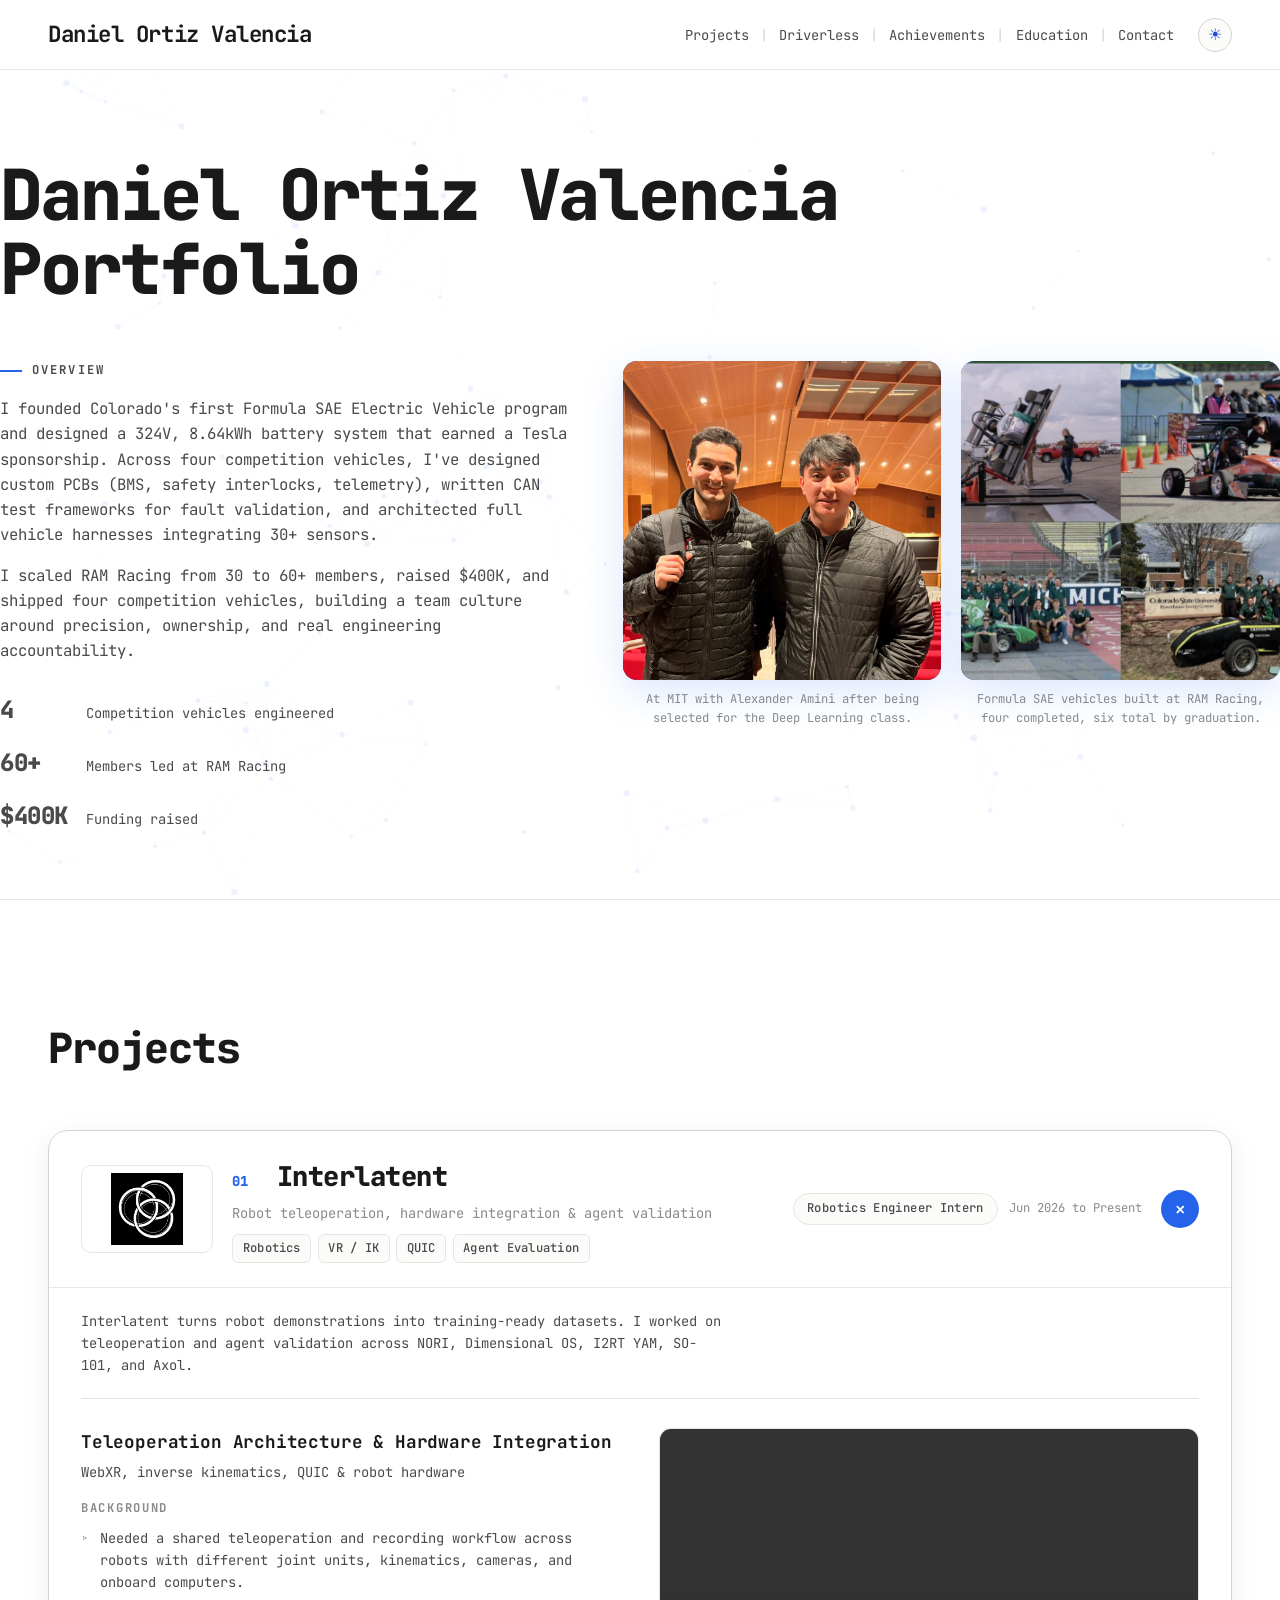
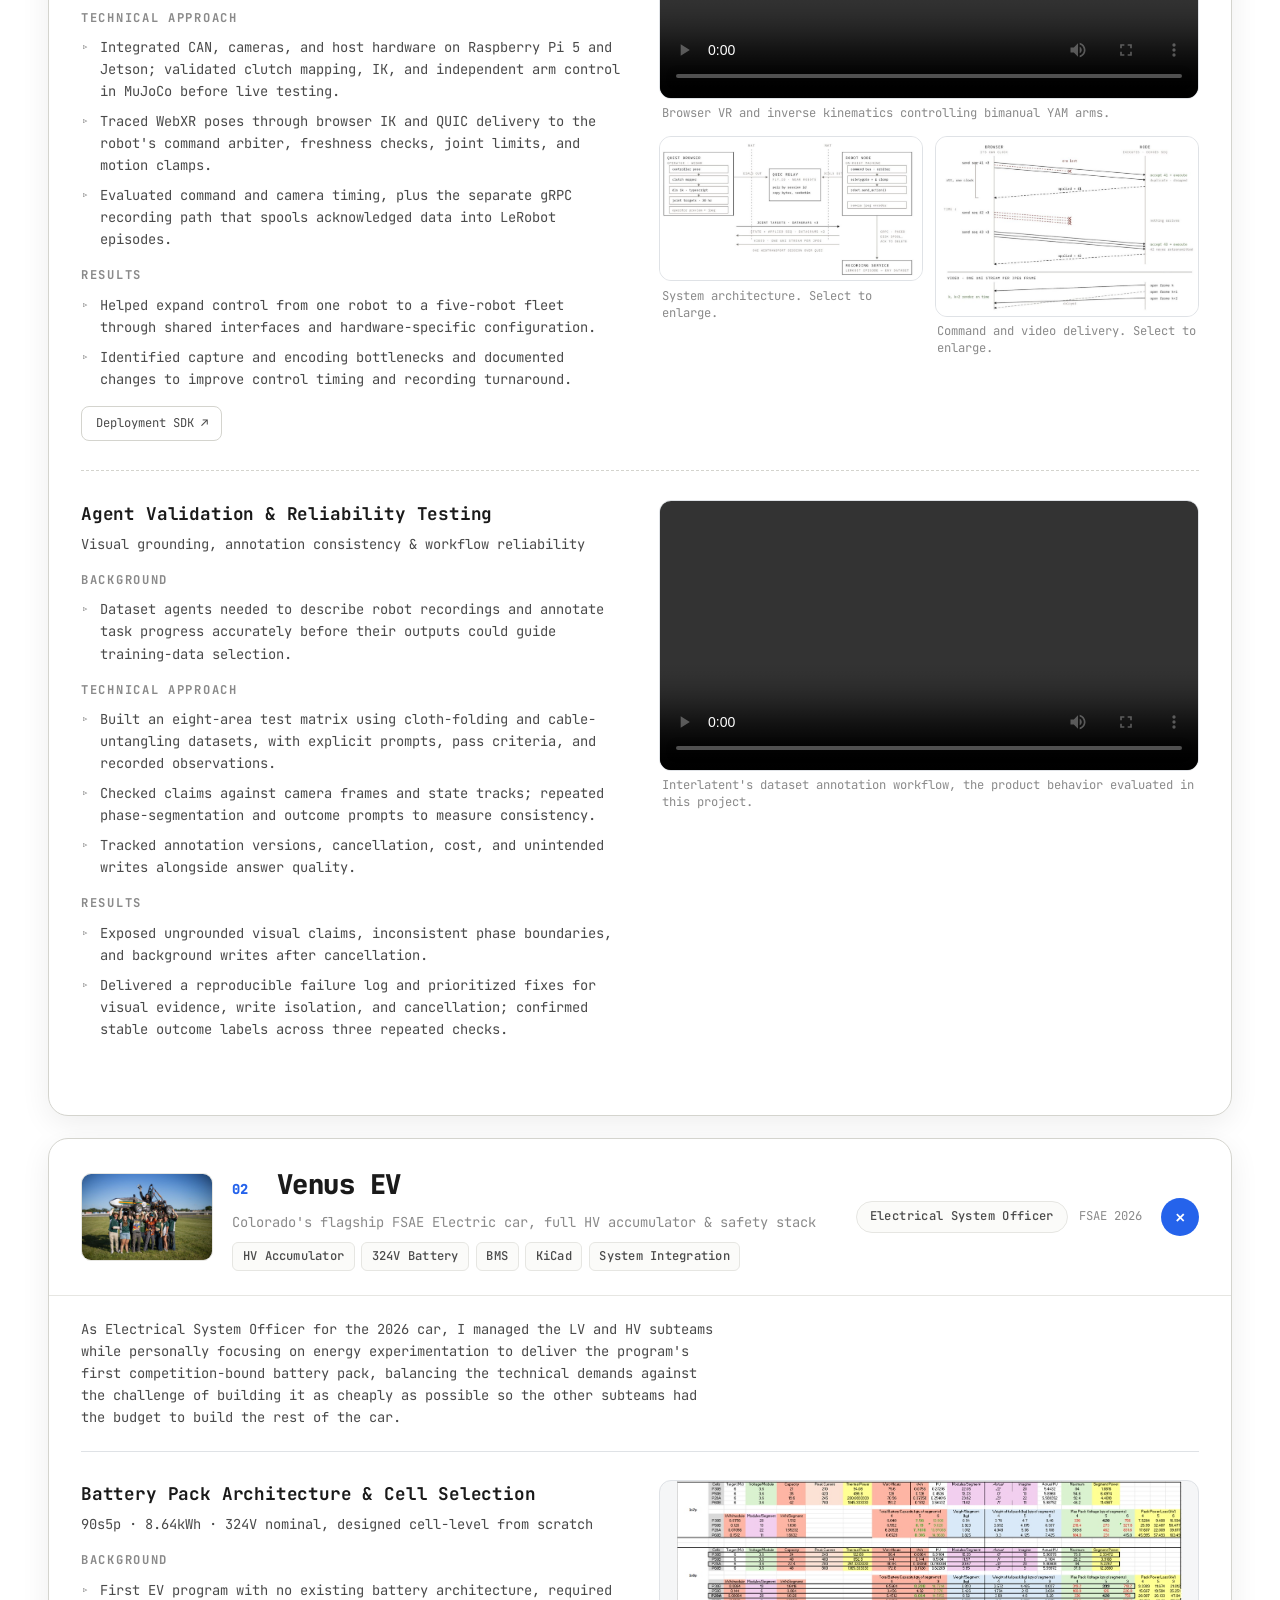
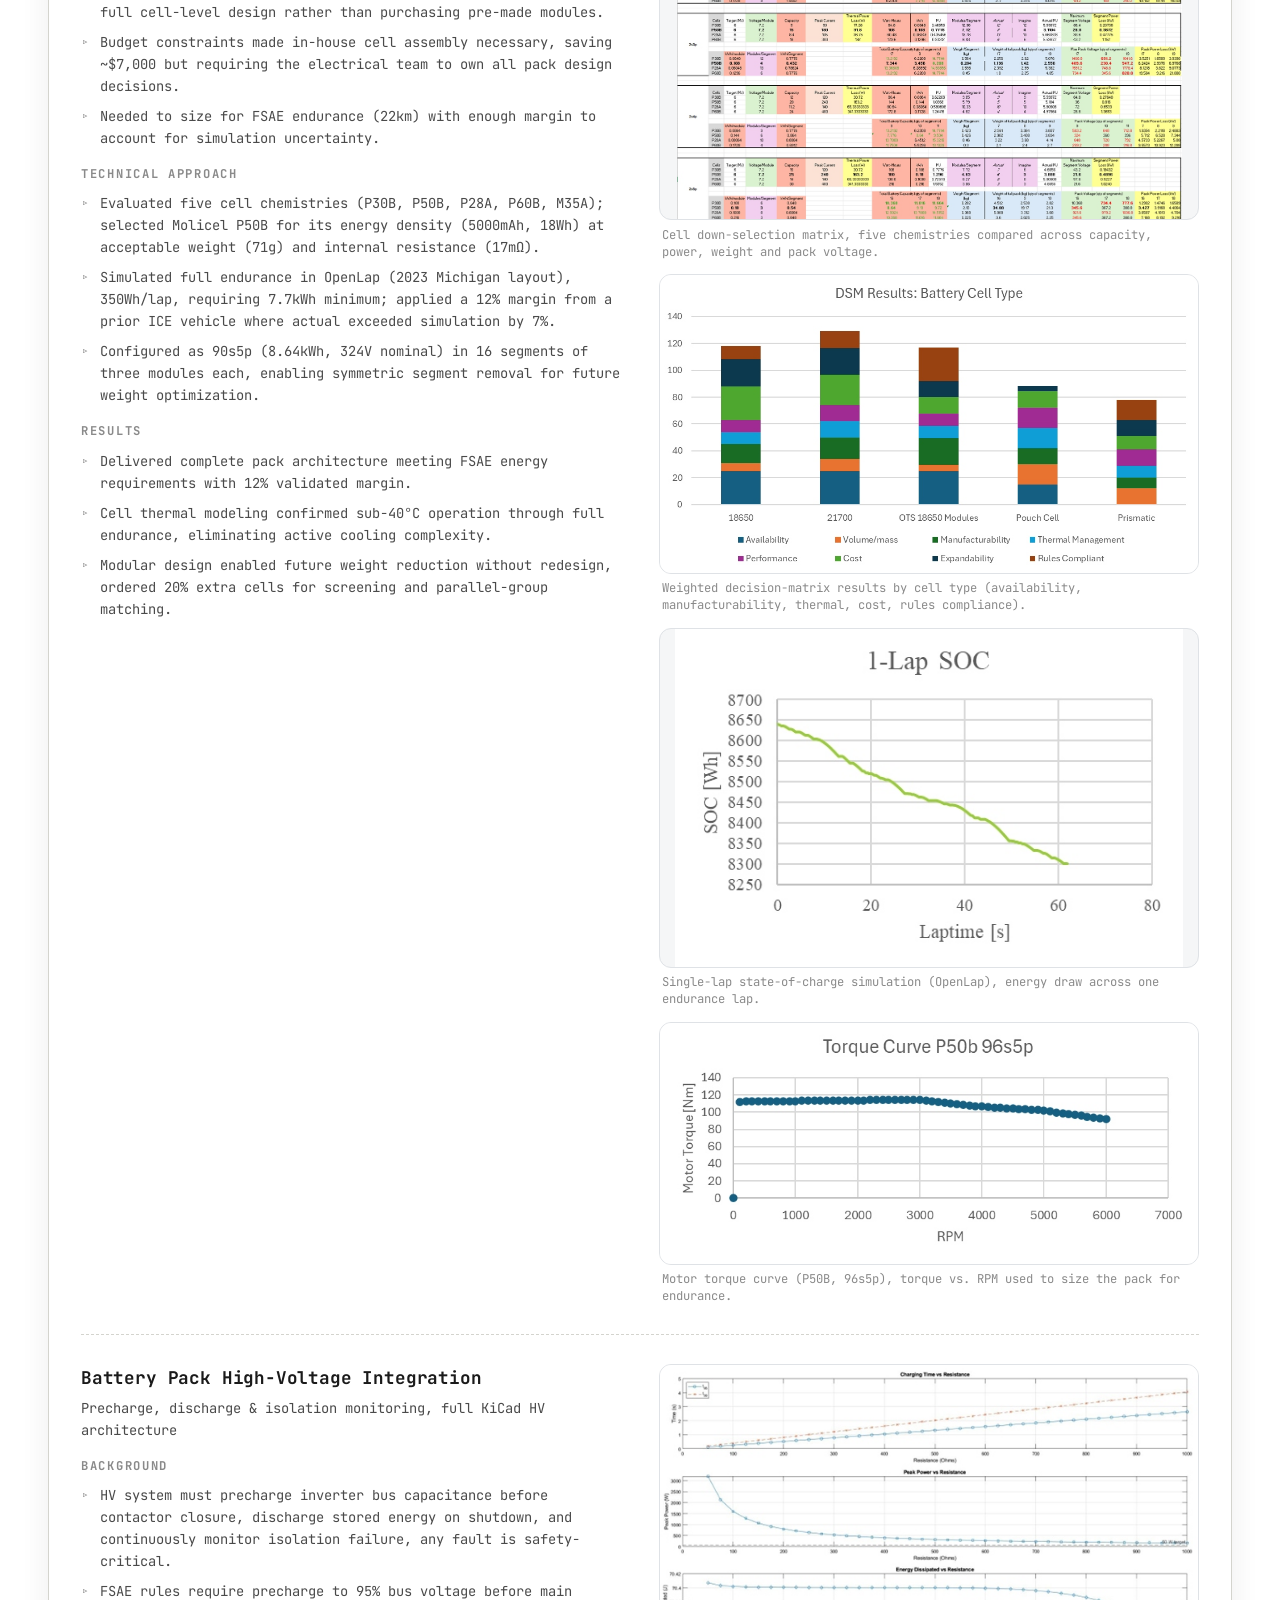
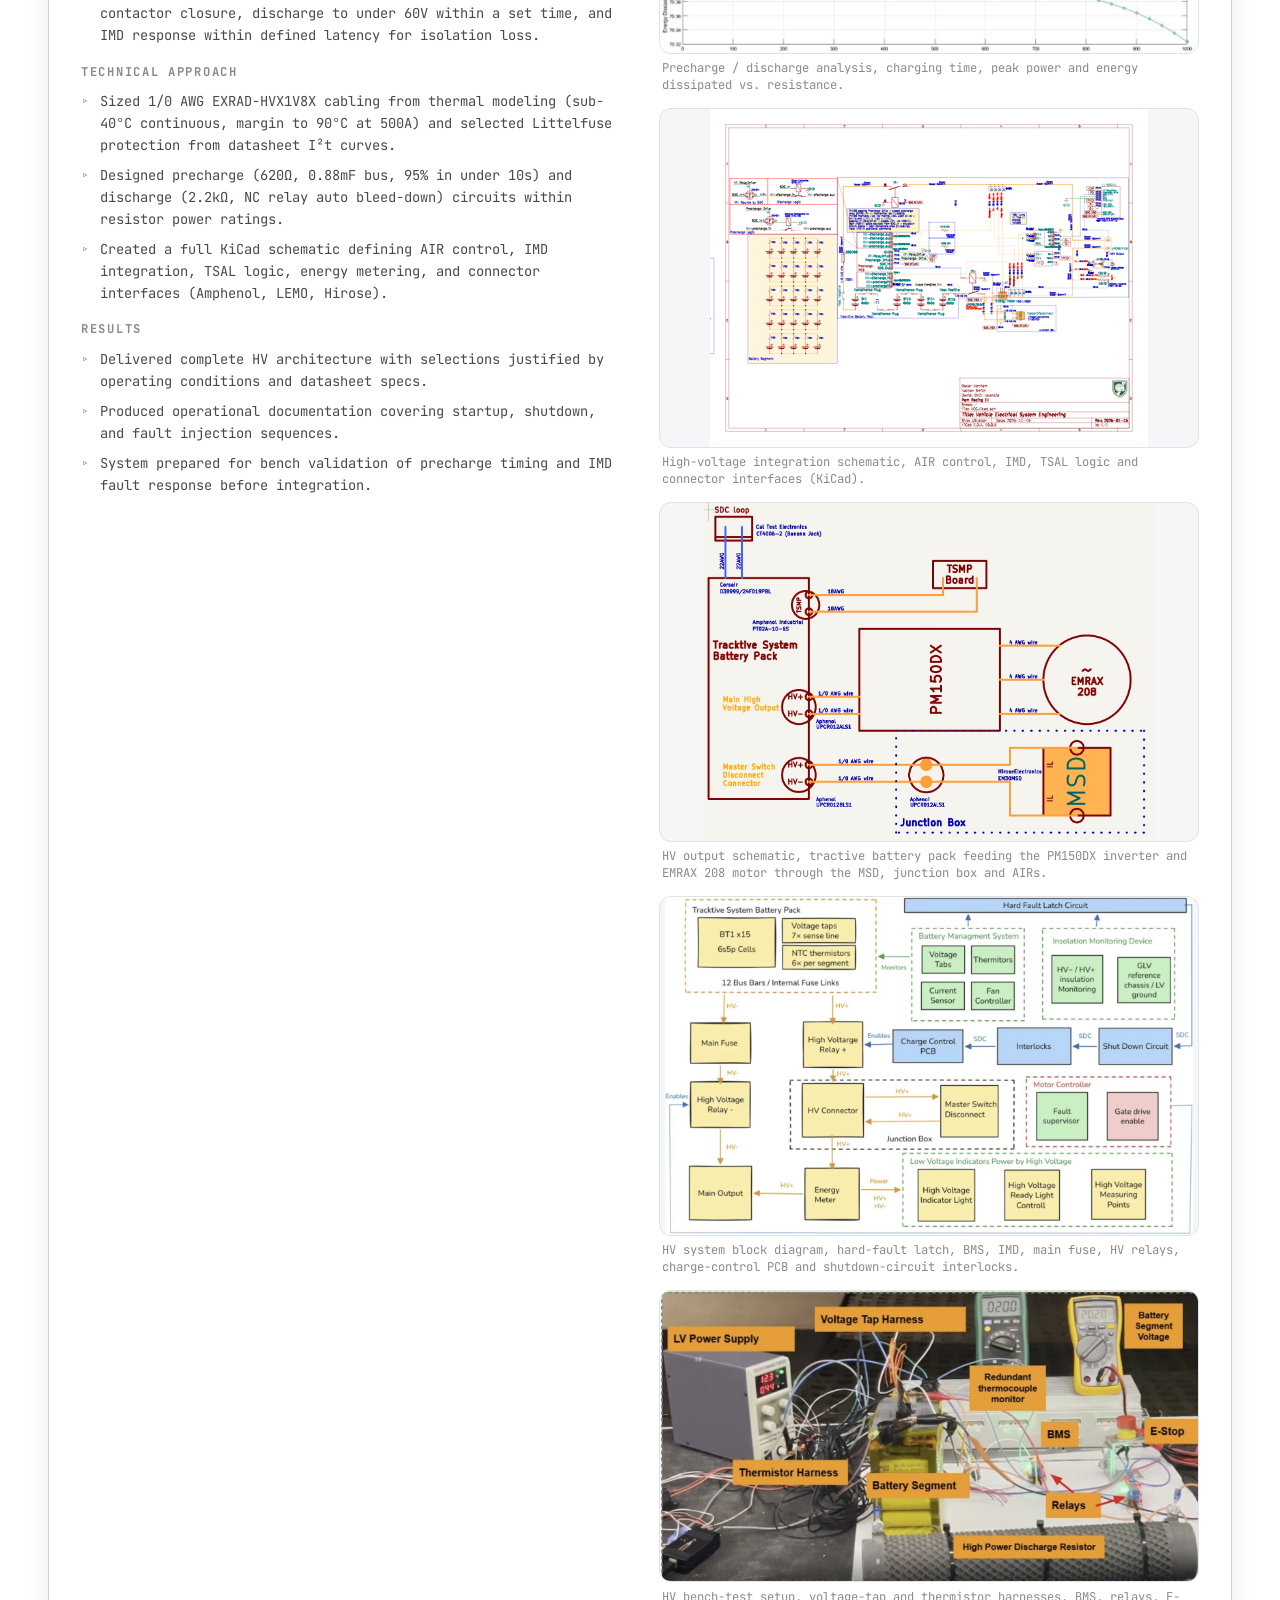
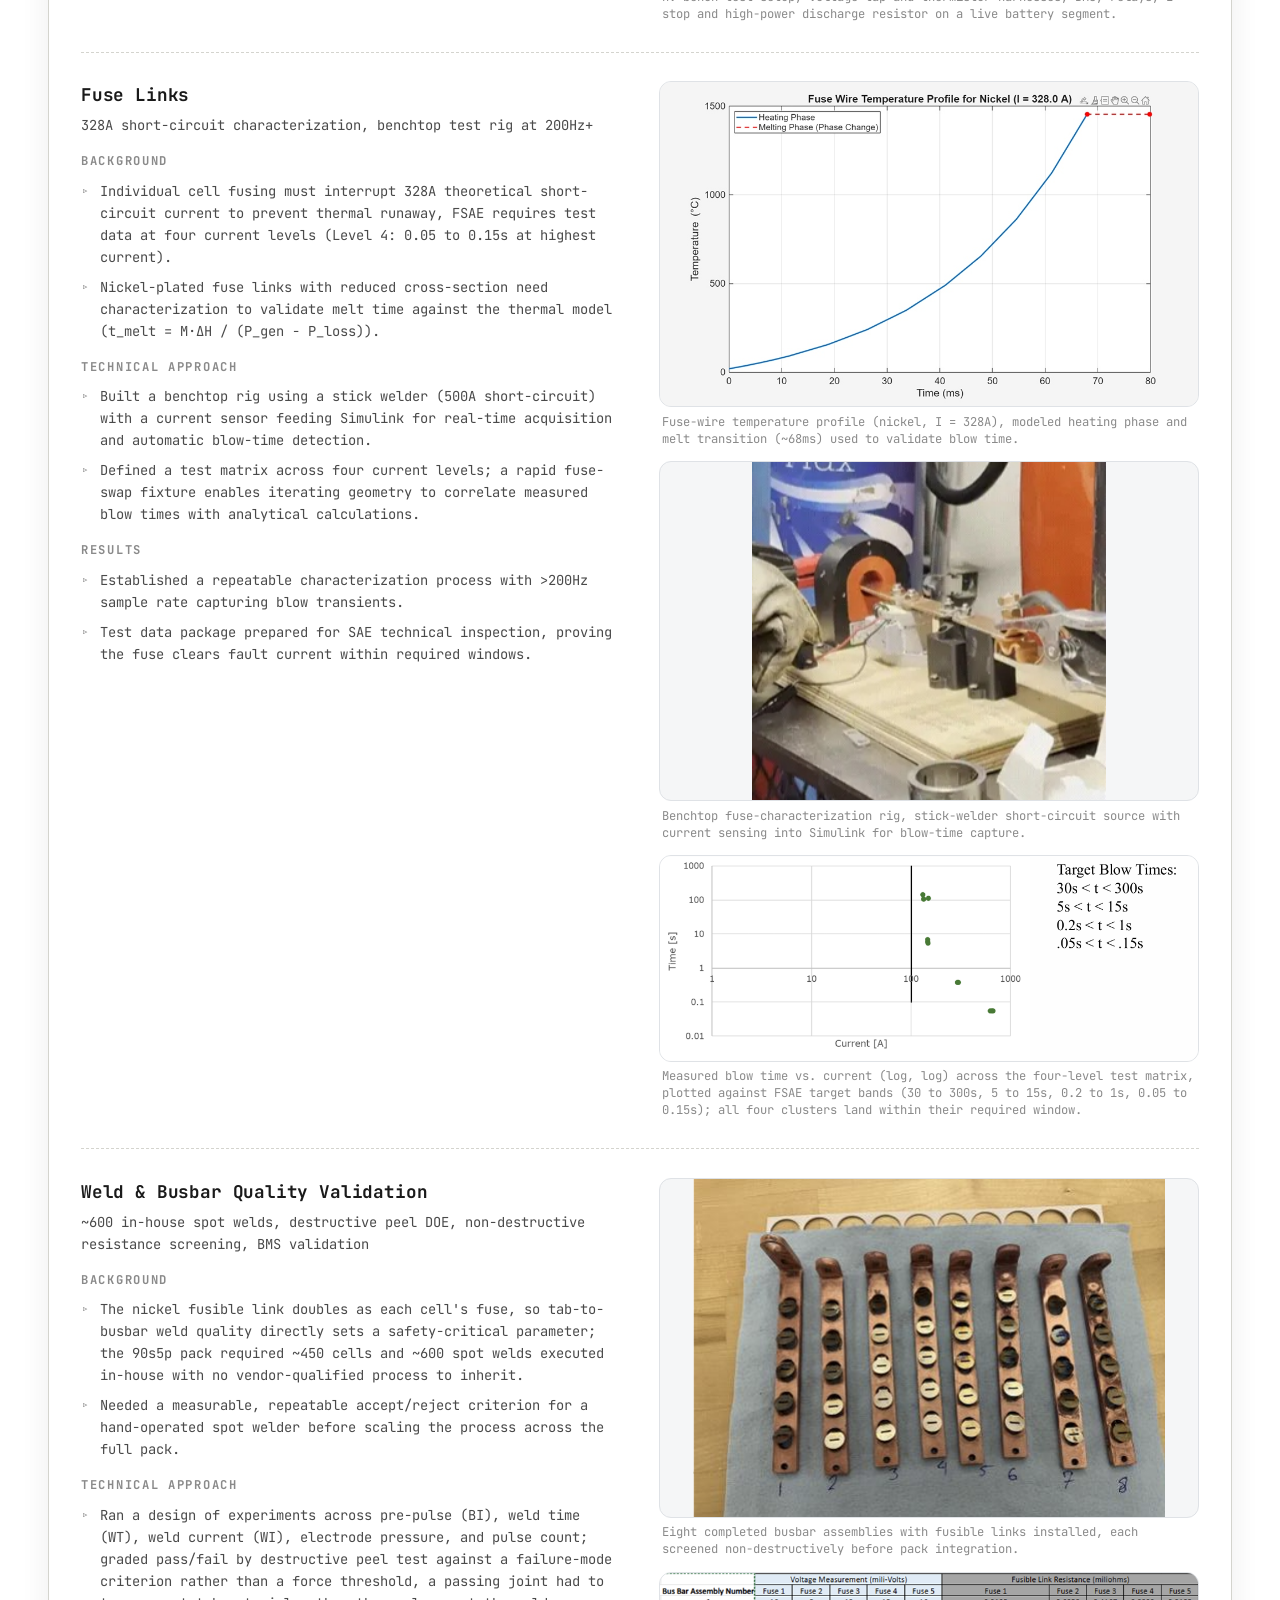
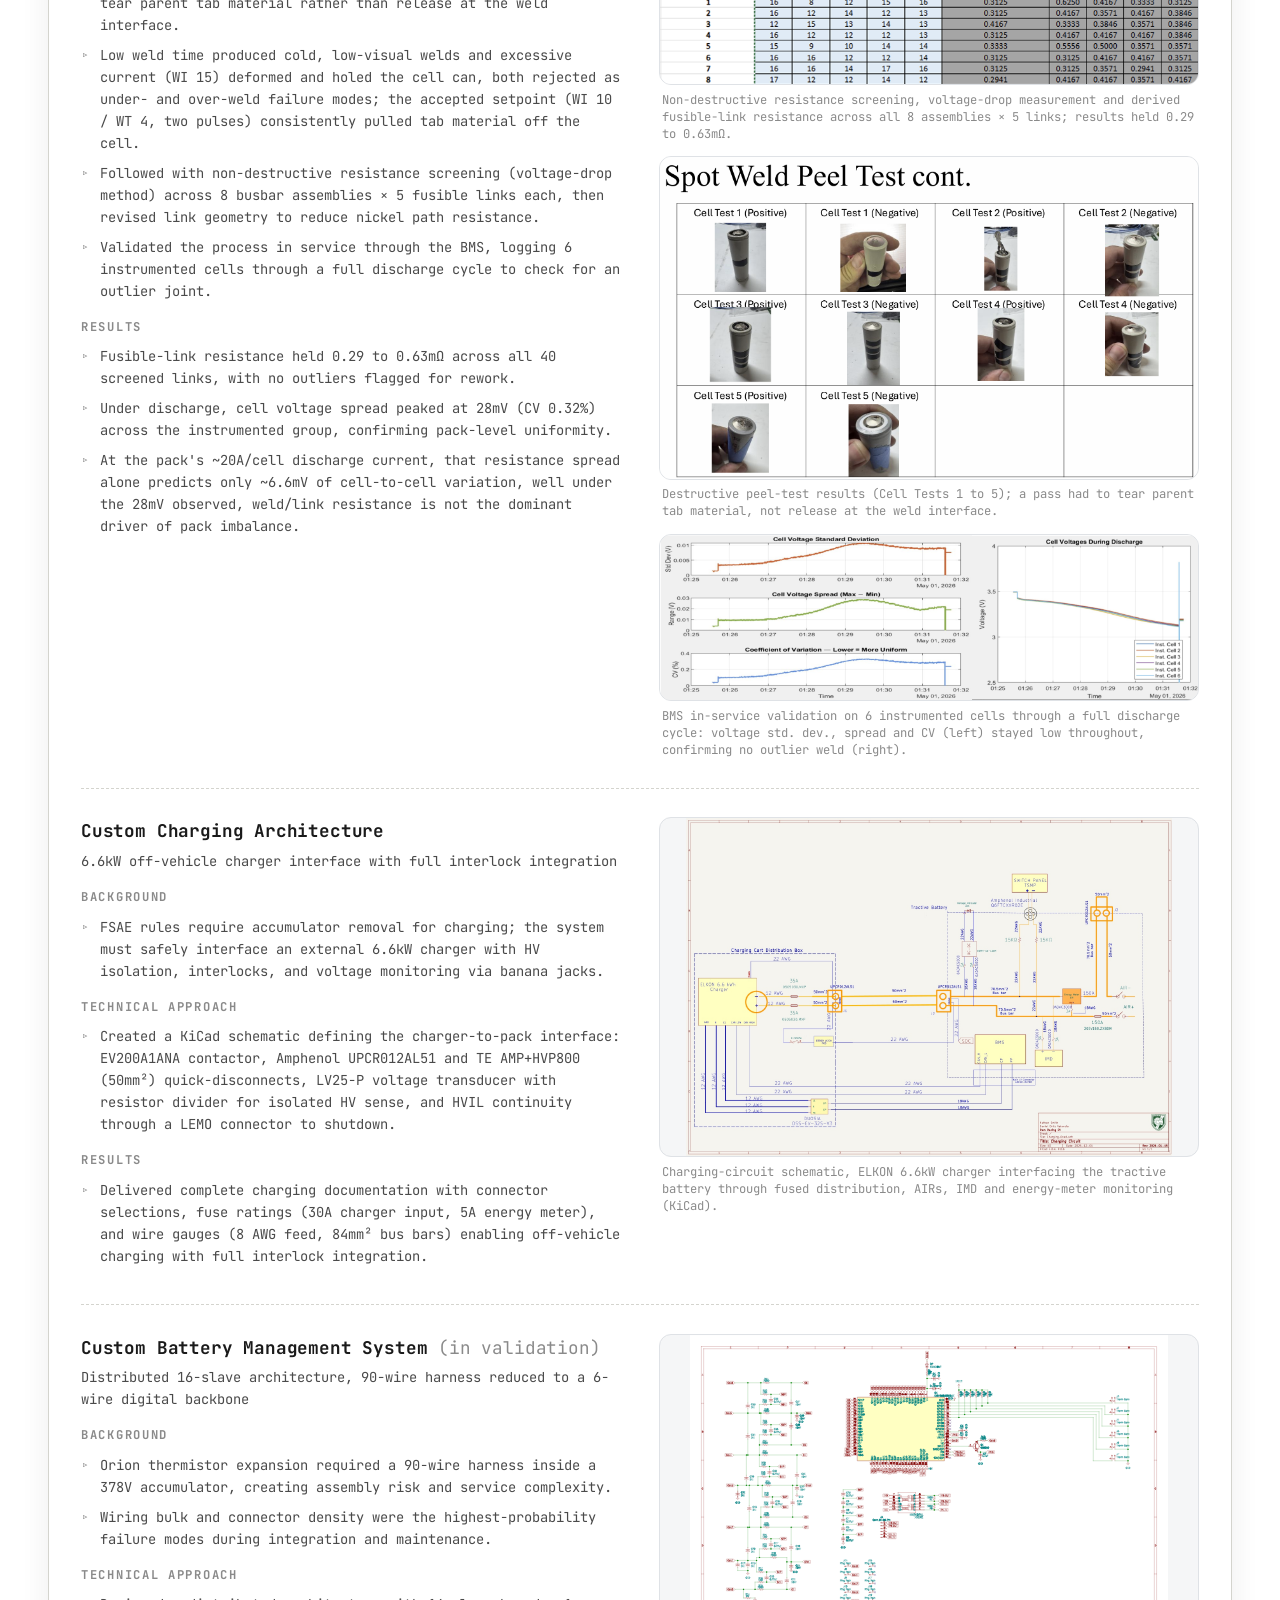
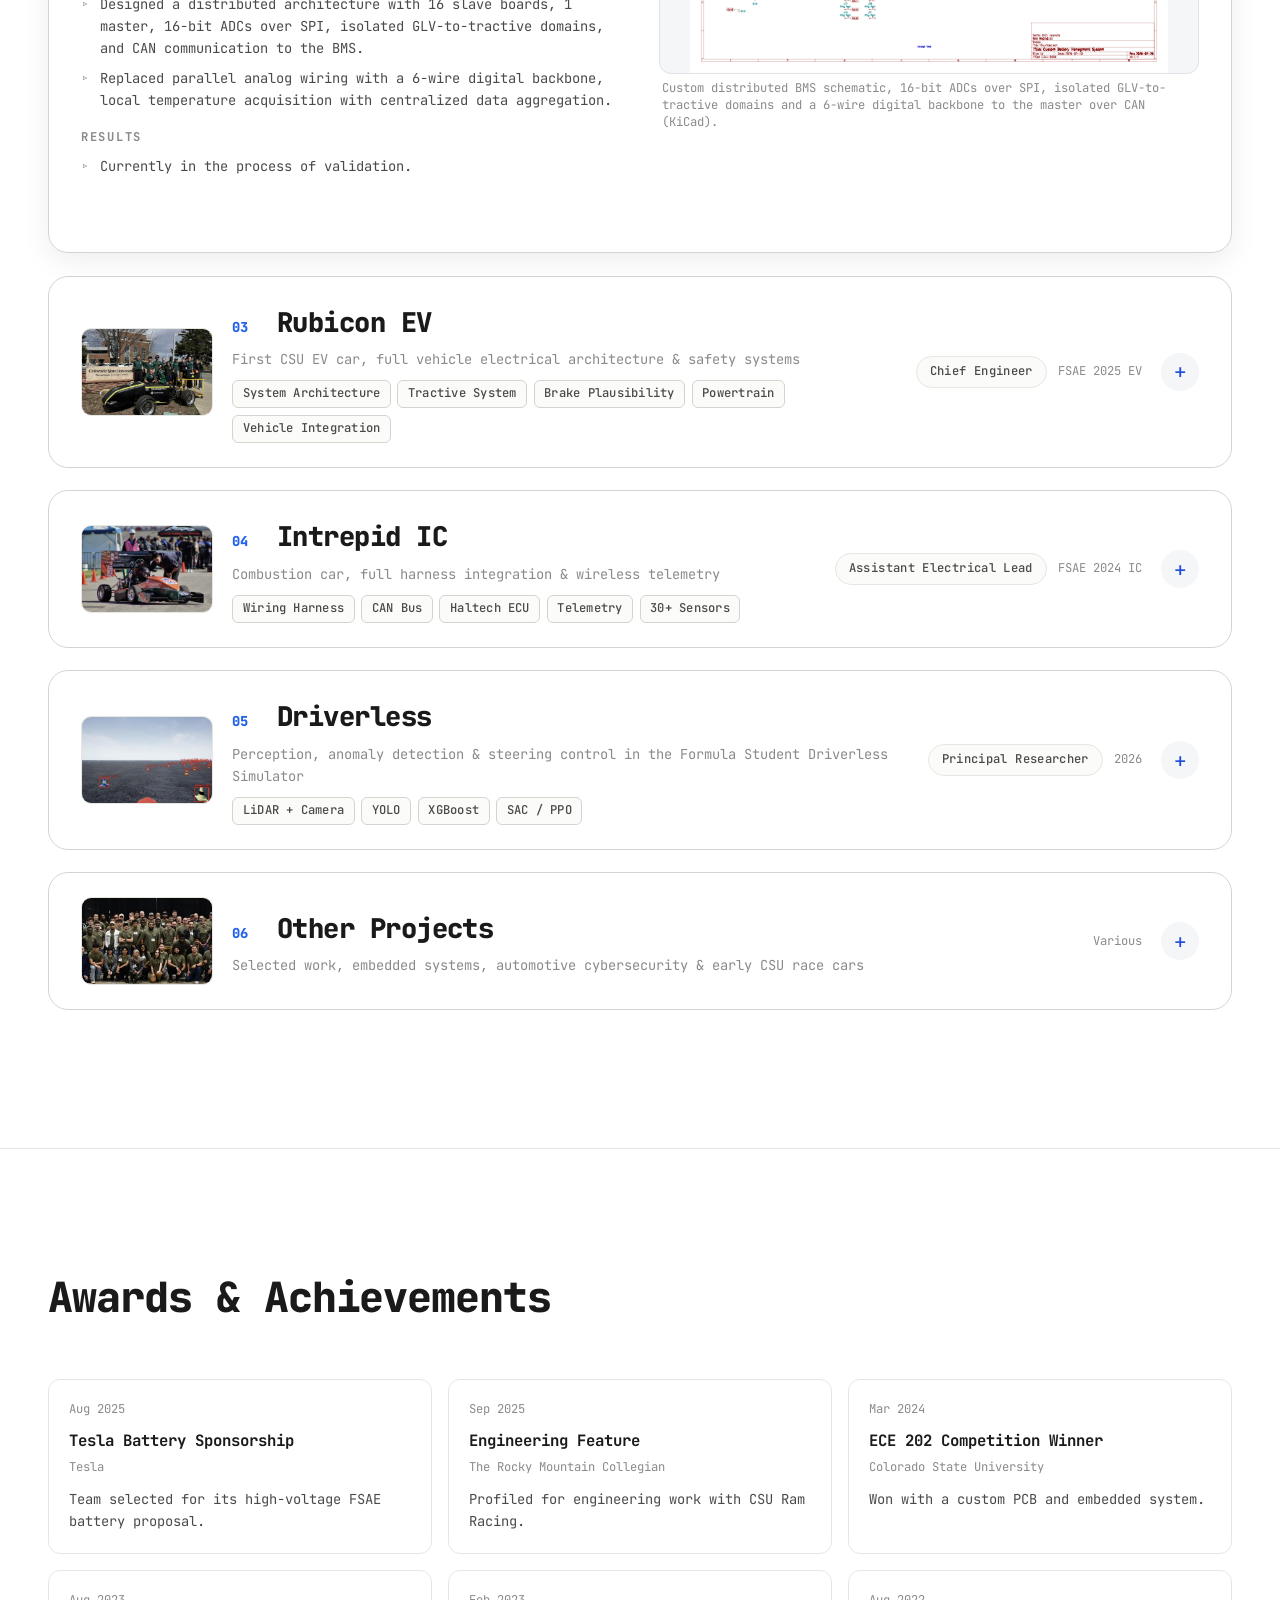
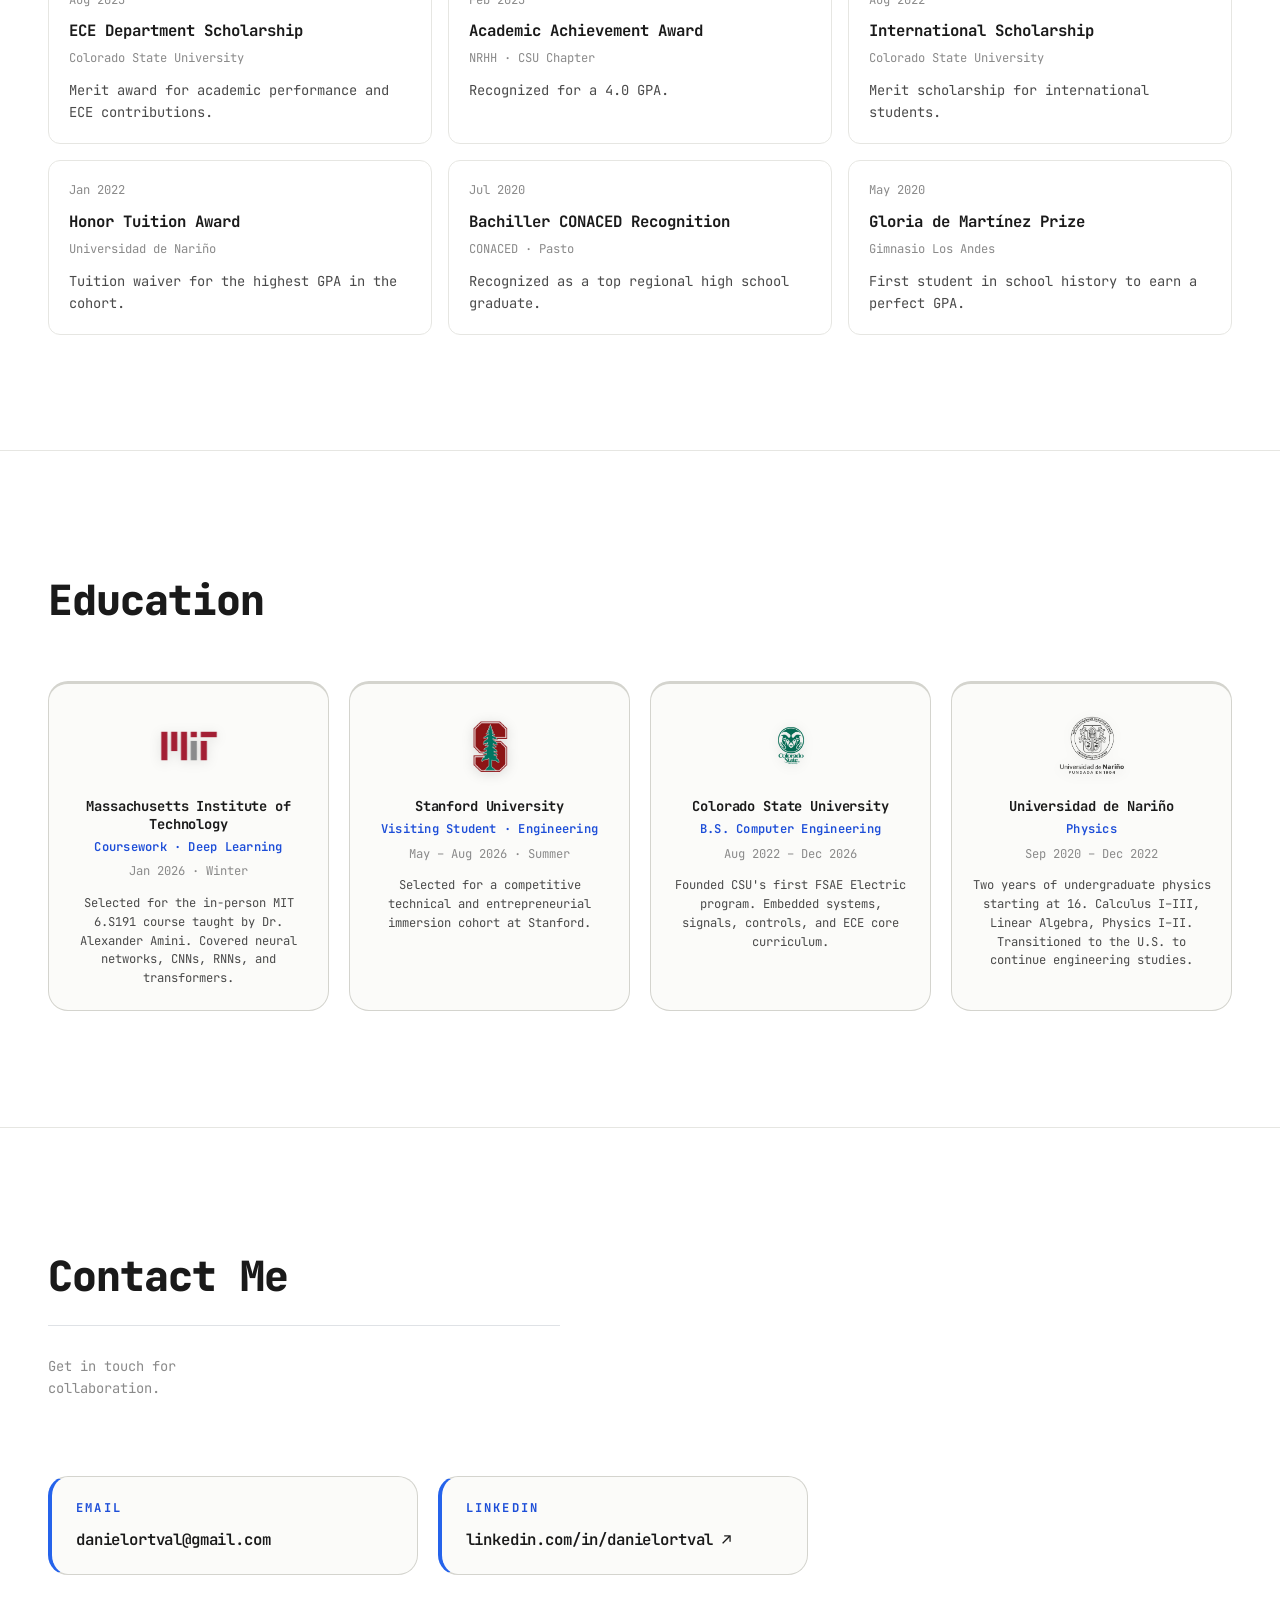
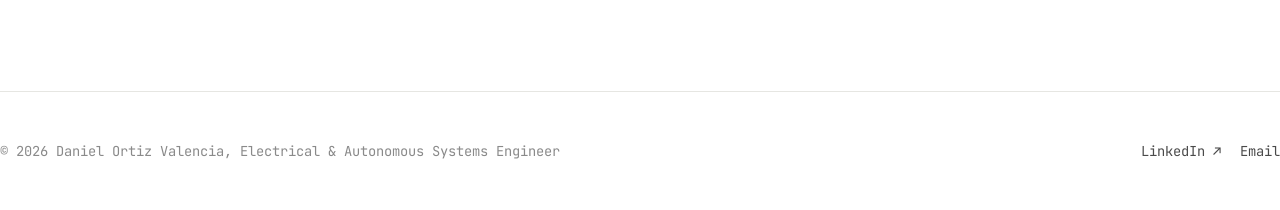
==== commit c90c6204: "Update portfolio with Interlatent projects and concise achievements" ====
--- a/index.html
+++ b/index.html
@@ -4,15 +4,15 @@
 <meta charset="UTF-8" />
 <meta name="viewport" content="width=device-width, initial-scale=1.0" />
 <title>Daniel Ortiz Valencia, Portfolio</title>
-<meta name="description" content="Daniel Ortiz Valencia, electrical & autonomous systems engineer. Founder of Colorado's first Formula SAE Electric program. Projects, papers, prizes, and leadership in HV battery systems and driverless racing." />
+<meta name="description" content="Daniel Ortiz Valencia, electrical & autonomous systems engineer. Founder of Colorado's first Formula SAE Electric program. Projects and achievements in HV battery systems, robotics, and driverless racing." />
 <meta property="og:title" content="Daniel Ortiz Valencia, Portfolio" />
 <meta property="og:description" content="Electrical & autonomous systems engineer. HV battery architecture, driverless racing, six competition vehicles." />
 <meta property="og:type" content="website" />
 <link rel="preconnect" href="https://fonts.googleapis.com" />
 <link rel="preconnect" href="https://fonts.gstatic.com" crossorigin />
 <link href="https://fonts.googleapis.com/css2?family=JetBrains+Mono:wght@300;400;500;700;800&display=swap" rel="stylesheet" />
-<link rel="stylesheet" href="styles.css" />
-<link rel="icon" href="data:image/svg+xml,%3Csvg xmlns='http://www.w3.org/2000/svg' viewBox='0 0 32 32'%3E%3Crect width='32' height='32' rx='7' fill='%23d9741f'/%3E%3Cpath d='M9 8h6a8 8 0 010 16H9z' fill='none' stroke='white' stroke-width='3'/%3E%3C/svg%3E" />
+<link rel="stylesheet" href="styles.css?v=portfolio-7" />
+<link rel="icon" href="data:image/svg+xml,%3Csvg xmlns='http://www.w3.org/2000/svg' viewBox='0 0 32 32'%3E%3Crect width='32' height='32' rx='7' fill='%232563eb'/%3E%3Cpath d='M9 8h6a8 8 0 010 16H9z' fill='none' stroke='white' stroke-width='3'/%3E%3C/svg%3E" />
 </head>
 <body>
 
@@ -26,9 +26,8 @@
     </a>
     <nav class="nav">
       <a href="#projects">Projects</a><span class="sep">|</span>
-      <a href="#papers">Papers</a><span class="sep">|</span>
-      <a href="#prizes">Prizes</a><span class="sep">|</span>
-      <a href="#leadership">Leadership</a><span class="sep">|</span>
+      <a href="#driverless">Driverless</a><span class="sep">|</span>
+      <a href="#prizes">Achievements</a><span class="sep">|</span>
       <a href="#education">Education</a><span class="sep">|</span>
       <a href="#contact">Contact</a>
       <button id="theme-toggle" class="theme-toggle" type="button" aria-label="Toggle dark mode" title="Toggle dark mode">
@@ -42,7 +41,6 @@
 
 <!-- ============ HERO / OVERVIEW ============ -->
 <section class="hero wrap">
-  <div class="eyebrow"><span class="dot" aria-hidden="true"></span> Building the future, one system at a time</div>
   <h1>Daniel Ortiz Valencia<br><span class="accent">Portfolio</span></h1>
 
   <div class="overview-grid reveal">
@@ -85,6 +83,82 @@
       <h2>Projects</h2>
     </div>
 
+    <!-- ===== Interlatent ===== -->
+    <details class="car reveal interlatent-project" id="interlatent" open>
+      <summary class="car-summary">
+        <span class="car-thumb car-thumb--logo"><img src="assets/projects/interlatent/logo.png" alt="Interlatent logo" /></span>
+        <span class="car-headtext">
+          <span class="car-toprow"><span class="car-index">01</span><span class="car-name">Interlatent</span></span>
+          <span class="car-tagline">Robot teleoperation, hardware integration &amp; agent validation</span>
+          <span class="car-keywords"><span class="kw">Robotics</span><span class="kw">VR / IK</span><span class="kw">QUIC</span><span class="kw">Agent Evaluation</span></span>
+        </span>
+        <span class="car-meta"><span class="car-role">Robotics Engineer Intern</span><span class="car-year">Jun 2026 to Present</span></span>
+        <span class="car-toggle" aria-hidden="true">+</span>
+      </summary>
+      <div class="car-body">
+        <p class="car-intro">Interlatent turns robot demonstrations into training-ready datasets. I worked on teleoperation and agent validation across NORI, Dimensional OS, I2RT YAM, SO-101, and Axol.</p>
+        <div class="sub">
+          <div class="sub-text">
+            <div class="sub-title">Teleoperation Architecture &amp; Hardware Integration</div>
+            <div class="sub-blurb">WebXR, inverse kinematics, QUIC &amp; robot hardware</div>
+            <h4>Background</h4><ul>
+              <li>Needed a shared teleoperation and recording workflow across robots with different joint units, kinematics, cameras, and onboard computers.</li>
+            </ul>
+            <h4>Technical Approach</h4><ul>
+              <li>Integrated CAN, cameras, and host hardware on Raspberry Pi 5 and Jetson; validated clutch mapping, IK, and independent arm control in MuJoCo before live testing.</li>
+              <li>Traced WebXR poses through browser IK and QUIC delivery to the robot's command arbiter, freshness checks, joint limits, and motion clamps.</li>
+              <li>Evaluated command and camera timing, plus the separate gRPC recording path that spools acknowledged data into LeRobot episodes.</li>
+            </ul>
+            <h4>Results</h4><ul>
+              <li>Helped expand control from one robot to a five-robot fleet through shared interfaces and hardware-specific configuration.</li>
+              <li>Identified capture and encoding bottlenecks and documented changes to improve control timing and recording turnaround.</li>
+            </ul>
+            <div class="sub-links"><a class="btn ghost" href="https://github.com/Interlatent/Deployment-Infra" target="_blank" rel="noopener">Deployment SDK &#8599;</a></div>
+          </div>
+          <div class="sub-photos interlatent-media">
+            <figure class="media-slot">
+              <video class="media-el" controls playsinline preload="metadata" aria-label="Browser VR teleoperation demonstration"><source src="assets/projects/interlatent/teleoperation.mp4" type="video/mp4" /></video>
+              <figcaption>Browser VR and inverse kinematics controlling bimanual YAM arms.</figcaption>
+            </figure>
+            <div class="interlatent-diagrams">
+              <figure class="media-slot">
+                <a class="diagram-link" href="assets/projects/interlatent/teleoperation-architecture.png" target="_blank" rel="noopener"><img class="media-el" src="assets/projects/interlatent/teleoperation-architecture.png" alt="Teleoperation architecture: browser IK, QUIC relay, robot safety and separate recording uplink" loading="lazy" /></a>
+                <figcaption>System architecture. Select to enlarge.</figcaption>
+              </figure>
+              <figure class="media-slot">
+                <a class="diagram-link" href="assets/projects/interlatent/quic-delivery.png" target="_blank" rel="noopener"><img class="media-el" src="assets/projects/interlatent/quic-delivery.png" alt="Command deduplication and independent video streams over QUIC" loading="lazy" /></a>
+                <figcaption>Command and video delivery. Select to enlarge.</figcaption>
+              </figure>
+            </div>
+          </div>
+        </div>
+        <div class="sub" id="interlatent-validation">
+          <div class="sub-text">
+            <div class="sub-title">Agent Validation &amp; Reliability Testing</div>
+            <div class="sub-blurb">Visual grounding, annotation consistency &amp; workflow reliability</div>
+            <h4>Background</h4><ul>
+              <li>Dataset agents needed to describe robot recordings and annotate task progress accurately before their outputs could guide training-data selection.</li>
+            </ul>
+            <h4>Technical Approach</h4><ul>
+              <li>Built an eight-area test matrix using cloth-folding and cable-untangling datasets, with explicit prompts, pass criteria, and recorded observations.</li>
+              <li>Checked claims against camera frames and state tracks; repeated phase-segmentation and outcome prompts to measure consistency.</li>
+              <li>Tracked annotation versions, cancellation, cost, and unintended writes alongside answer quality.</li>
+            </ul>
+            <h4>Results</h4><ul>
+              <li>Exposed ungrounded visual claims, inconsistent phase boundaries, and background writes after cancellation.</li>
+              <li>Delivered a reproducible failure log and prioritized fixes for visual evidence, write isolation, and cancellation; confirmed stable outcome labels across three repeated checks.</li>
+            </ul>
+          </div>
+          <div class="sub-photos interlatent-media">
+            <figure class="media-slot">
+              <video class="media-el" controls playsinline preload="metadata" aria-label="Interlatent dataset annotation workflow"><source src="assets/projects/interlatent/agent-validation.mp4" type="video/mp4" /></video>
+              <figcaption>Interlatent's dataset annotation workflow, the product behavior evaluated in this project.</figcaption>
+            </figure>
+          </div>
+        </div>
+      </div>
+    </details>
+
     <!-- ===== Venus EV ===== -->
     <details class="car reveal" open>
       <summary class="car-summary">
@@ -92,7 +166,7 @@
           <img src="assets/projects/rr26ev/thumb.jpg" alt="Venus EV Formula SAE Electric car" loading="lazy" onerror="this.style.display='none';this.parentNode.classList.add('noimg');" />
         </span>
         <span class="car-headtext">
-          <span class="car-toprow"><span class="car-index">01</span><span class="car-name">Venus EV</span></span>
+          <span class="car-toprow"><span class="car-index">02</span><span class="car-name">Venus EV</span></span>
           <span class="car-tagline">Colorado's flagship FSAE Electric car, full HV accumulator &amp; safety stack</span>
           <span class="car-keywords">
             <span class="kw">HV Accumulator</span><span class="kw">324V Battery</span><span class="kw">BMS</span><span class="kw">KiCad</span><span class="kw">System Integration</span>
@@ -238,7 +312,7 @@
           <img src="assets/projects/rubicon/thumb.jpg" alt="Rubicon EV, first CSU Formula SAE Electric car" loading="lazy" onerror="this.style.display='none';this.parentNode.classList.add('noimg');" />
         </span>
         <span class="car-headtext">
-          <span class="car-toprow"><span class="car-index">02</span><span class="car-name">Rubicon EV</span></span>
+          <span class="car-toprow"><span class="car-index">03</span><span class="car-name">Rubicon EV</span></span>
           <span class="car-tagline">First CSU EV car, full vehicle electrical architecture &amp; safety systems</span>
           <span class="car-keywords">
             <span class="kw">System Architecture</span><span class="kw">Tractive System</span><span class="kw">Brake Plausibility</span><span class="kw">Powertrain</span><span class="kw">Vehicle Integration</span>
@@ -358,7 +432,7 @@
           <img src="assets/projects/intrepid/thumb.jpg" alt="Intrepid IC combustion Formula SAE car" loading="lazy" onerror="this.style.display='none';this.parentNode.classList.add('noimg');" />
         </span>
         <span class="car-headtext">
-          <span class="car-toprow"><span class="car-index">03</span><span class="car-name">Intrepid IC</span></span>
+          <span class="car-toprow"><span class="car-index">04</span><span class="car-name">Intrepid IC</span></span>
           <span class="car-tagline">Combustion car, full harness integration &amp; wireless telemetry</span>
           <span class="car-keywords">
             <span class="kw">Wiring Harness</span><span class="kw">CAN Bus</span><span class="kw">Haltech ECU</span><span class="kw">Telemetry</span><span class="kw">30+ Sensors</span>
@@ -411,6 +485,28 @@
             </ul>
           </div>
           <div class="sub-photos" data-label="Telemetry unit" data-media='[{"src":"assets/projects/intrepid/telemetry-1.jpg","caption":"Telemetry control unit PCB, Teensy + XBee, power regulation and BMI270 IMU."},{"src":"assets/projects/intrepid/telemetry-2.jpg","caption":"Board layout detail, CAN interface and 2.4GHz radio section."}]'></div>
+        </div>
+      </div>
+    </details>
+
+    <!-- ===== Driverless ===== -->
+    <details class="car reveal" id="driverless">
+      <summary class="car-summary">
+        <span class="car-thumb"><img src="assets/papers/anomaly-yolo-failure.jpg" alt="Driverless cone perception test frame" loading="lazy" /></span>
+        <span class="car-headtext">
+          <span class="car-toprow"><span class="car-index">05</span><span class="car-name">Driverless</span></span>
+          <span class="car-tagline">Perception, anomaly detection &amp; steering control in the Formula Student Driverless Simulator</span>
+          <span class="car-keywords"><span class="kw">LiDAR + Camera</span><span class="kw">YOLO</span><span class="kw">XGBoost</span><span class="kw">SAC / PPO</span></span>
+        </span>
+        <span class="car-meta"><span class="car-role">Principal Researcher</span><span class="car-year">2026</span></span>
+        <span class="car-toggle" aria-hidden="true">+</span>
+      </summary>
+      <div class="car-body">
+        <p class="car-intro">I built and evaluated a simulated driverless racing stack, from cone sensing and color validation to steering policy research. The three walkthroughs below cover each part of that work.</p>
+        <div class="topic-list">
+          <div class="topic topic-static"><div class="topic-summary"><span class="topic-number">01</span><span>LiDAR-Camera Sensor Fusion</span></div><div class="topic-body"><p>Fused LiDAR and camera detections for reactive cone following, reaching 6 cm average match accuracy and resolving straight-line weaving from the LiDAR-only controller.</p><a class="paper-read" href="papers/fsds-fusion/">Read the sensor fusion walkthrough</a></div></div>
+          <div class="topic topic-static"><div class="topic-summary"><span class="topic-number">02</span><span>YOLO Color Anomaly Detection</span></div><div class="topic-body"><p>Labeled 129,025 cone detections and trained an XGBoost safety gate that reduced incorrect color labels reaching control by about 91%.</p><a class="paper-read" href="assets/papers/AnomalyDetectionPaper.pdf" data-paper-open="anomaly">Read the anomaly detection walkthrough</a></div></div>
+          <div class="topic topic-static"><div class="topic-summary"><span class="topic-number">03</span><span>Reinforcement Learning for Steering</span></div><div class="topic-body"><p>Analyzed six Soft Actor-Critic training runs, diagnosed structural failure modes, and developed a PPO training environment for comparison.</p><a class="paper-read" href="papers/rl-sac-ppo/">Read the steering control walkthrough</a></div></div>
         </div>
       </div>
     </details>
@@ -422,7 +518,7 @@
           <img src="assets/projects/other/cybertruck-2.jpg" alt="Cybertruck Challenge cohort, heavy-vehicle cybersecurity" loading="lazy" onerror="this.style.display='none';this.parentNode.classList.add('noimg');" />
         </span>
         <span class="car-headtext">
-          <span class="car-toprow"><span class="car-index">04</span><span class="car-name">Other Projects</span></span>
+          <span class="car-toprow"><span class="car-index">06</span><span class="car-name">Other Projects</span></span>
           <span class="car-tagline">Selected work, embedded systems, automotive cybersecurity &amp; early CSU race cars</span>
         </span>
         <span class="car-meta">
@@ -510,112 +606,20 @@
   </div>
 </section>
 
-<!-- ============ PAPERS ============ -->
-<section class="section" id="papers">
-  <div class="wrap">
-    <div class="section-head reveal">
-      <h2>Papers &amp; Research</h2>
-    </div>
-    <div class="papers-list reveal">
-
-      <!-- FSDS moved here -->
-      <article class="paper" data-paper="fsds-fusion">
-        <a class="paper-visual" href="papers/fsds-fusion/" data-video="assets/papers/fsds-demo.mp4" data-label="FSDS track navigation demo" aria-label="Read paper: Incremental LiDAR-Camera Sensor Fusion">
-          <span class="ph">FSDS autonomous<br>track demo<br><small>video slot</small></span>
-        </a>
-        <div class="paper-body">
-          <span class="paper-status">arXiv · In Progress</span>
-          <a class="paper-title" href="papers/fsds-fusion/">Incremental LiDAR-Camera Sensor Fusion for Reactive Cone Following in the Formula Student Driverless Simulator</a>
-          <div class="paper-authors"><span class="me">Daniel Ortiz Valencia</span>, RAM Racing Driverless</div>
-          <div class="paper-venue">Formula Student Driverless Simulator (FSDS), 2026</div>
-          <div class="paper-linkrow">
-            <a class="paper-read" href="papers/fsds-fusion/">read the walkthrough</a>
-            <span class="slash">/</span><a href="assets/papers/fsds-fusion.pdf" target="_blank" rel="noopener">pdf</a>
-            <span class="slash">/</span><span class="muted">arXiv soon</span>
-            <span class="slash">/</span><span class="muted">code soon</span>
-            <span class="slash">/</span><a href="https://www.linkedin.com/in/danielortval/overlay/Project/1411929511/treasury/?profileId=ACoAABqxuG8BxSCZqtkvSw8ffR50Pj5nVNJeR1g" target="_blank" rel="noopener">demo</a>
-          </div>
-          <p class="paper-abstract">A LiDAR-only controller drives the track but weaves down every straight, because it cannot tell blue cones from yellow ones. Adding a camera and fusing the two sensors brought them into agreement at 6 cm average match accuracy and killed the oscillation for good.</p>
-          <a class="paper-cta" href="papers/fsds-fusion/">See the full build, with video of the fused stack running</a>
-        </div>
-      </article>
-
-      <article class="paper" data-paper="anomaly">
-        <div class="paper-visual" data-paper-open="anomaly" role="button" tabindex="0" aria-label="Read paper: YOLO Color Anomaly Detection">
-          <img src="assets/papers/anomaly-yolo-failure.jpg" alt="YOLO failure frame: a blue cone labeled orange at 0.61 confidence" loading="lazy" onerror="this.style.display='none';this.parentNode.querySelector('.ph').style.display='flex';" />
-          <span class="ph" style="display:none">YOLO color<br>anomaly detection<br><small>figure</small></span>
-        </div>
-        <div class="paper-body">
-          <span class="paper-status">Technical Report</span>
-          <a class="paper-title" href="assets/papers/AnomalyDetectionPaper.pdf" data-paper-open="anomaly">YOLO Color Anomaly Detection for FSAE Driverless: From Ground-Truth Dataset Construction to an XGBoost Safety Gate</a>
-          <div class="paper-authors"><span class="me">Daniel Ortiz Valencia</span></div>
-          <div class="paper-venue">ECE553, Colorado State University, 2026</div>
-          <div class="paper-linkrow">
-            <a class="paper-read" href="assets/papers/AnomalyDetectionPaper.pdf" data-paper-open="anomaly">read paper</a>
-            <span class="slash">/</span><a href="assets/papers/AnomalyDetectionPaper.pdf" target="_blank" rel="noopener">pdf</a><span class="slash">/</span><span class="muted">code soon</span>
-          </div>
-          <p class="paper-abstract">YOLO fails silently. It hands back a confident color label that happens to be wrong, and the path planner believes it. I labeled 129,025 cone detections to measure how often that happens, then trained an XGBoost gate that catches roughly 91% of those errors before they reach the steering controller.</p>
-          <a class="paper-cta" href="assets/papers/AnomalyDetectionPaper.pdf" data-paper-open="anomaly">Read the full report, with the dataset build and results</a>
-        </div>
-      </article>
-
-      <article class="paper" data-paper="rl-sac-ppo">
-        <a class="paper-visual" href="papers/rl-sac-ppo/" aria-label="Read paper: Reinforcement Learning for Steering Control">
-          <img src="assets/papers/rl-sac-vs-ppo.jpg" alt="Structural comparison of SAC and PPO across experience reuse, update bound, exploration, reward changes, and sample cost" loading="lazy" onerror="this.style.display='none';this.parentNode.querySelector('.ph').style.display='flex';" />
-          <span class="ph" style="display:none">SAC vs PPO<br>structural comparison<br><small>figure</small></span>
-        </a>
-        <div class="paper-body">
-          <span class="paper-status">Technical Report</span>
-          <a class="paper-title" href="papers/rl-sac-ppo/">Reinforcement Learning for Steering Control in the Formula Student Driverless Simulator: Structural Failure Modes of Soft Actor-Critic and the Case for PPO</a>
-          <div class="paper-authors"><span class="me">Daniel Ortiz Valencia</span></div>
-          <div class="paper-venue">Electrical &amp; Computer Engineering, Colorado State University, 2026</div>
-          <div class="paper-linkrow">
-            <a class="paper-read" href="papers/rl-sac-ppo/">read the walkthrough</a>
-            <span class="slash">/</span><a href="assets/papers/fsds-rl-sac-ppo.pdf" target="_blank" rel="noopener">pdf</a>
-            <span class="slash">/</span><span class="muted">code soon</span>
-          </div>
-          <p class="paper-abstract">Can a learned policy steer the car as well as the controller I already wrote by hand? Six training runs with Soft Actor-Critic all ended in collapse, and tracing why led to three properties of the algorithm itself rather than anything I could fix by tuning.</p>
-          <a class="paper-cta" href="papers/rl-sac-ppo/">See all six runs, what broke in each, and why PPO came next</a>
-        </div>
-      </article>
-
-    </div>
-  </div>
-</section>
-
-<!-- ============ PRIZES ============ -->
+<!-- ============ ACHIEVEMENTS ============ -->
 <section class="section" id="prizes">
   <div class="wrap">
-    <div class="section-head reveal">
-      <h2>Prizes &amp; Awards</h2>
-      <p class="sub">Recognition for engineering, leadership, and academic achievement.</p>
-    </div>
+    <div class="section-head reveal"><h2>Awards &amp; Achievements</h2></div>
     <div class="prizes reveal">
-      <div class="prize"><div class="pyear">Sep 2025</div><div class="pbody"><h3>Featured in The Rocky Mountain Collegian</h3><div class="porg">The Rocky Mountain Collegian</div><p>Featured for engineering work and leadership with CSU Ram Racing Formula SAE.</p></div><div class="pmark">★</div></div>
-      <div class="prize"><div class="pyear">Aug 2025</div><div class="pbody"><h3>Tesla Battery Sponsorship Recipient</h3><div class="porg">Tesla</div><p>Team selected based on a high-voltage battery pack proposal for the FSAE EV accumulator.</p></div><div class="pmark">★</div></div>
-      <div class="prize"><div class="pyear">Mar 2024</div><div class="pbody"><h3>ECE 202 Sophomore Competition Winner</h3><div class="porg">Colorado State University ECE Department</div><p>Won the department-wide product competition with a custom PCB and embedded system design.</p></div><div class="pmark">★</div></div>
-      <div class="prize"><div class="pyear">Aug 2023</div><div class="pbody"><h3>ECE Department Scholarship</h3><div class="porg">Colorado State University ECE Department</div><p>Merit-based award for academic performance and contributions to ECE.</p></div><div class="pmark">★</div></div>
-      <div class="prize"><div class="pyear">Feb 2023</div><div class="pbody"><h3>NRHH Academic Achievement Award</h3><div class="porg">National Residence Hall Honorary, CSU Chapter</div><p>Recognized for a 4.0 GPA and academic excellence.</p></div><div class="pmark">★</div></div>
-      <div class="prize"><div class="pyear">Aug 2022</div><div class="pbody"><h3>International Scholarship Award</h3><div class="porg">Colorado State University</div><p>Merit-based scholarship for international students.</p></div><div class="pmark">★</div></div>
-      <div class="prize"><div class="pyear">Jan 2022</div><div class="pbody"><h3>Honor Tuition Award</h3><div class="porg">Universidad de Nariño, Colombia</div><p>Highest GPA in cohort with a tuition waiver.</p></div><div class="pmark">★</div></div>
-      <div class="prize"><div class="pyear">Jul 2020</div><div class="pbody"><h3>Regional Recognition, Bachiller CONACED</h3><div class="porg">Confederación Nacional Católica de Educación, Federación Pasto</div><p>Top-performing high school graduate in the region.</p></div><div class="pmark">★</div></div>
-      <div class="prize"><div class="pyear">May 2020</div><div class="pbody"><h3>Gloria de Martínez Prize</h3><div class="porg">Gimnasio Los Andes</div><p>Perfect GPA, first student in school history to achieve this record.</p></div><div class="pmark">★</div></div>
-    </div>
-  </div>
-</section>
-
-<!-- ============ LEADERSHIP ============ -->
-<section class="section" id="leadership">
-  <div class="wrap">
-    <div class="section-head reveal">
-      <h2>Leadership</h2>
-      <p class="sub">Building teams, programs, and engineering culture from the ground up.</p>
-    </div>
-    <div class="lead-grid reveal">
-      <div class="lead-card"><div class="lrole">Electrical Systems Officer</div><div class="lorg">CSU Formula SAE</div><div class="lyear">2025 to 2026</div><p>Lead 20 electrical and computer engineering students across HV systems, electronics, and driverless research. Delivered the program's first complete EV car to competition 2026.</p></div>
-      <div class="lead-card"><div class="lrole">EV Chief Engineer &amp; Founder</div><div class="lorg">CSU Formula SAE Electric</div><div class="lyear">2024 to 2025</div><p>Founded Colorado's first university FSAE Electric program from nothing, only 2 people, no sponsors, no workspace. Scaled to 30+ members and 15+ sponsors in one year. Managed all subsystem teams and built a leadership pipeline that enabled the team to reach competition independently.</p></div>
-      <div class="lead-card"><div class="lrole">Electrical Systems Assistant Lead</div><div class="lorg">CSU Formula SAE Combustion</div><div class="lyear">2023 to 2024</div><p>Two-person electrical team delivering full vehicle electrical integration, controllers adding electronic shifting and a custom dashboard. Established documentation standards for team knowledge transfer.</p></div>
-      <div class="lead-card"><div class="lrole">Operations Lead</div><div class="lorg">Healthcare Practice</div><div class="lyear">Summer 2025</div><p>Led organizational restructuring for a 20-person team during rapid growth: defined reporting structure, closed financial leakages, and used data analysis to exit unprofitable investments. Reduced operational time ~20% while maintaining revenue.</p></div>
+      <article class="prize"><div class="pyear">Aug 2025</div><div class="pbody"><h3>Tesla Battery Sponsorship</h3><div class="porg">Tesla</div><p>Team selected for its high-voltage FSAE battery proposal.</p></div></article>
+      <article class="prize"><div class="pyear">Sep 2025</div><div class="pbody"><h3>Engineering Feature</h3><div class="porg">The Rocky Mountain Collegian</div><p>Profiled for engineering work with CSU Ram Racing.</p></div></article>
+      <article class="prize"><div class="pyear">Mar 2024</div><div class="pbody"><h3>ECE 202 Competition Winner</h3><div class="porg">Colorado State University</div><p>Won with a custom PCB and embedded system.</p></div></article>
+      <article class="prize"><div class="pyear">Aug 2023</div><div class="pbody"><h3>ECE Department Scholarship</h3><div class="porg">Colorado State University</div><p>Merit award for academic performance and ECE contributions.</p></div></article>
+      <article class="prize"><div class="pyear">Feb 2023</div><div class="pbody"><h3>Academic Achievement Award</h3><div class="porg">NRHH · CSU Chapter</div><p>Recognized for a 4.0 GPA.</p></div></article>
+      <article class="prize"><div class="pyear">Aug 2022</div><div class="pbody"><h3>International Scholarship</h3><div class="porg">Colorado State University</div><p>Merit scholarship for international students.</p></div></article>
+      <article class="prize"><div class="pyear">Jan 2022</div><div class="pbody"><h3>Honor Tuition Award</h3><div class="porg">Universidad de Nariño</div><p>Tuition waiver for the highest GPA in the cohort.</p></div></article>
+      <article class="prize"><div class="pyear">Jul 2020</div><div class="pbody"><h3>Bachiller CONACED Recognition</h3><div class="porg">CONACED · Pasto</div><p>Recognized as a top regional high school graduate.</p></div></article>
+      <article class="prize"><div class="pyear">May 2020</div><div class="pbody"><h3>Gloria de Martínez Prize</h3><div class="porg">Gimnasio Los Andes</div><p>First student in school history to earn a perfect GPA.</p></div></article>
     </div>
   </div>
 </section>
@@ -932,7 +936,7 @@
   <p>Additional directions include evaluation under real lighting variation (not available in FSDS), integration with the SLAM module to use world-frame cone positions as additional features, and online adaptation of the detection thresholds as the vehicle accumulates lap-specific statistics during a competition day.</p>
 </template>
 
-<script src="script.js"></script>
+<script src="script.js?v=portfolio-7"></script>
 <script data-pplx-inline-edit>
 (function () {
   if (window === window.top) return;
--- a/styles.css
+++ b/styles.css
@@ -1,6 +1,6 @@
 /* ============================================================
    Daniel Ortiz Valencia - Portfolio
-   White + Orange · Monospace technical aesthetic
+   White + Blue · Monospace technical aesthetic
    ============================================================ */
 
 :root {
@@ -12,11 +12,11 @@
   --line: #e6e6e2;
   --line-strong: #d4d4ce;
 
-  --orange: #d9741f;
-  --orange-deep: #c1620f;
-  --orange-soft: #f7e0c2;
-  --orange-tint: #fcf1e2;
-  --orange-glow: rgba(217, 116, 31, 0.14);
+  --orange: #2563eb;
+  --orange-deep: #1d4ed8;
+  --orange-soft: #dfe2e6;
+  --orange-tint: #f5f6f7;
+  --orange-glow: rgba(37, 99, 235, 0.14);
 
   --mono: 'JetBrains Mono', 'SFMono-Regular', 'Menlo', monospace;
 
@@ -35,7 +35,7 @@
 
   --shadow-sm: 0 1px 3px rgba(0,0,0,0.05);
   --shadow-md: 0 8px 30px rgba(0,0,0,0.07);
-  --shadow-orange: 0 12px 40px rgba(217,116,31,0.16);
+  --shadow-orange: 0 12px 40px rgba(37,99,235,0.16);
 
   --header-bg: rgba(255,255,255,0.88);
   --kw-bg: var(--paper);
@@ -53,11 +53,11 @@
   --line: #2a2a2e;
   --line-strong: #3a3a3f;
 
-  --orange: #ff8a3d;
-  --orange-deep: #ff9d5c;
-  --orange-soft: #5a3a1a;
-  --orange-tint: #2a1d10;
-  --orange-glow: rgba(255, 138, 61, 0.22);
+  --orange: #60a5fa;
+  --orange-deep: #93c5fd;
+  --orange-soft: #34383f;
+  --orange-tint: #202328;
+  --orange-glow: rgba(96, 165, 250, 0.22);
 
   --header-bg: rgba(17,17,20,0.88);
   --kw-bg: #1f1f23;
@@ -65,7 +65,7 @@
 
   --shadow-sm: 0 1px 3px rgba(0,0,0,0.4);
   --shadow-md: 0 8px 30px rgba(0,0,0,0.5);
-  --shadow-orange: 0 12px 40px rgba(255,138,61,0.18);
+  --shadow-orange: 0 12px 40px rgba(96,165,250,0.18);
   color-scheme: dark;
 }
 
@@ -177,7 +177,7 @@
 }
 @media (max-width: 500px) {
   .edu-grid { grid-template-columns: 1fr; }
-  .edu-card { text-align: left; align-items: flex-start; flex-direction: row; gap: 1rem; }
+  .edu-card { text-align: left; align-items: flex-start; flex-direction: column; gap: .35rem; }
   .edu-logo-wrap { margin-bottom: 0; flex-shrink: 0; }
 }
 
@@ -216,12 +216,12 @@
   box-shadow: 0 0 0 0 var(--orange-glow); animation: pulse 2.4s infinite;
 }
 @keyframes pulse {
-  0% { box-shadow: 0 0 0 0 rgba(232,132,42,0.4); }
-  70% { box-shadow: 0 0 0 10px rgba(232,132,42,0); }
-  100% { box-shadow: 0 0 0 0 rgba(232,132,42,0); }
+  0% { box-shadow: 0 0 0 0 rgba(37,99,235,0.4); }
+  70% { box-shadow: 0 0 0 10px rgba(37,99,235,0); }
+  100% { box-shadow: 0 0 0 0 rgba(37,99,235,0); }
 }
 .hero h1 { font-size: var(--text-hero); font-weight: 800; letter-spacing: -0.03em; line-height: 1.04; }
-.hero h1 .accent { color: var(--orange); }
+.hero h1 .accent { color: var(--ink); }
 
 /* Typewriter line */
 .typeline {
@@ -283,7 +283,7 @@
   transition: border-color .25s ease, box-shadow .25s ease;
 }
 .car:hover { border-color: var(--orange-soft); }
-.car[open] { border-color: var(--orange); box-shadow: var(--shadow-md); }
+.car[open] { border-color: var(--line-strong); box-shadow: var(--shadow-md); }
 
 .car-summary {
   display: flex; align-items: center; gap: 1.2rem;
@@ -305,13 +305,23 @@
 }
 .car-thumb img { width: 100%; height: 100%; object-fit: cover; display: block; }
 .car-thumb.noimg { display: none; }
+.car-thumb--wordmark {
+  position: relative; display: flex; align-items: center; justify-content: center;
+  overflow: hidden; color: var(--orange-deep); font-size: 2rem; font-weight: 800;
+  letter-spacing: -.08em; background: var(--orange-tint);
+}
+.wordmark-grid {
+  position: absolute; inset: 0; opacity: .22; pointer-events: none;
+  background-image: linear-gradient(var(--orange-soft) 1px, transparent 1px), linear-gradient(90deg, var(--orange-soft) 1px, transparent 1px);
+  background-size: 18px 18px;
+}
 .car-keywords { display: flex; flex-wrap: wrap; gap: .4rem; margin-top: .6rem; }
 .kw {
   font-size: var(--text-xs); font-weight: 500; color: var(--ink-soft);
   background: var(--kw-bg); border: 1px solid var(--line-strong);
   padding: .22rem .6rem; border-radius: 6px; letter-spacing: .02em; white-space: nowrap;
 }
-.car[open] .kw { border-color: var(--orange-soft); color: var(--orange-deep); background: var(--orange-tint); }
+.car[open] .kw { border-color: var(--line); color: var(--ink-soft); background: var(--paper); }
 .car-meta { display: flex; align-items: center; gap: .7rem; flex-wrap: wrap; flex-shrink: 0; }
 .car-role {
   font-size: var(--text-xs); color: var(--orange-deep); background: var(--orange-tint);
@@ -336,6 +346,55 @@
   max-width: 80ch;
 }
 
+/* Nested project topics */
+.topic-list { display: grid; gap: .75rem; margin-top: 1.25rem; }
+.topic { border: 1px solid var(--line-strong); border-radius: 10px; background: var(--white); overflow: hidden; }
+.topic[open] { border-color: var(--orange-soft); }
+.topic-summary {
+  display: flex; align-items: center; gap: .9rem; padding: 1rem 1.15rem;
+  font-size: var(--text-sm); font-weight: 700; list-style: none;
+}
+details.topic .topic-summary { cursor: pointer; }
+.topic-summary::-webkit-details-marker { display: none; }
+.topic-number { color: var(--orange); font-size: var(--text-xs); font-weight: 800; }
+.topic-toggle { margin-left: auto; color: var(--orange-deep); font-size: 1.2rem; transition: transform .2s ease; }
+.topic[open] .topic-toggle { transform: rotate(45deg); }
+.topic-body { padding: 0 1.15rem 1.15rem; font-size: var(--text-sm); color: var(--ink-soft); }
+.topic-body p { max-width: 78ch; }
+.topic-body ul { margin: .8rem 0 0; padding-left: 1.2rem; }
+.topic-body li { margin-top: .35rem; }
+.topic-body .paper-read { margin-top: .8rem; }
+.topic-static .topic-summary { padding-bottom: .45rem; }
+.topic-summary:focus-visible { outline: 2px solid var(--orange); outline-offset: -4px; }
+
+/* Interlatent case studies use the same text/media rhythm as the vehicle projects. */
+.car-intro-followup { padding-top: .65rem; }
+.interlatent-project .car-meta { max-width: 100%; flex-shrink: 1; }
+.interlatent-study.sub:first-of-type { margin-top: 0; border-top: 0; padding: .5rem 0 0; }
+.interlatent-study .sub-text { min-width: 0; }
+.interlatent-study ul { margin: 0; padding-left: 0; }
+.interlatent-study h4:first-of-type { margin-top: 0; }
+.interlatent-media { display: flex; flex-direction: column; gap: 1.4rem; min-width: 0; }
+.diagram-link { display: block; border-radius: 12px; }
+.diagram-link .media-el { max-height: none; background: #fff; cursor: zoom-in; }
+.diagram-link:focus-visible { outline: 2px solid var(--orange); outline-offset: 4px; }
+.evidence-panel { margin: 0; border: 1px solid var(--orange-soft); border-radius: 12px; padding: 1.1rem; background: var(--orange-tint); }
+.evidence-panel > figcaption { font-size: var(--text-sm); font-weight: 700; color: var(--ink); margin-bottom: .8rem; }
+.evidence-table-wrap { overflow-x: auto; }
+.evidence-table { width: 100%; border-collapse: collapse; font-size: var(--text-xs); text-align: left; }
+.evidence-table th, .evidence-table td { padding: .65rem .45rem; vertical-align: top; border-bottom: 1px solid var(--line-strong); }
+.evidence-table thead th { color: var(--orange-deep); }
+.evidence-table tbody th { color: var(--ink); font-weight: 500; }
+.evidence-table tbody tr:last-child > * { border-bottom: 0; }
+.validation-findings th:first-child { width: 30%; }
+.evidence-panel > p { font-size: var(--text-xs); color: var(--ink-faint); margin-top: .8rem; }
+.project-demo { min-width: 0; }
+.tweet-mount { width: 100%; min-width: 0; }
+.tweet-mount .twitter-tweet { margin: 0 auto !important; }
+.tweet-mount iframe { max-width: 100%; }
+.tweet-placeholder, .tweet-mount > blockquote { margin: 0; padding: 1.5rem; border: 1px solid var(--orange-soft); border-radius: 12px; background: var(--orange-tint); }
+.project-demo figcaption a { color: var(--orange-deep); text-decoration: underline; }
+
 /* ---------- Subproject row (desc left, images right) ---------- */
 .sub {
   display: grid; grid-template-columns: 1fr 1fr; gap: clamp(1.5rem, 3vw, 2.5rem);
@@ -343,7 +402,7 @@
 }
 .sub:first-of-type { border-top: 1px solid var(--orange-soft); margin-top: 1rem; }
 .sub-title { font-size: var(--text-lg); font-weight: 700; letter-spacing: -0.01em; margin-bottom: .3rem; }
-.sub-blurb { font-size: var(--text-sm); color: var(--orange-deep); margin-bottom: 1rem; }
+.sub-blurb { font-size: var(--text-sm); color: var(--ink-soft); margin-bottom: 1rem; }
 .sub h4 {
   font-size: var(--text-xs); text-transform: uppercase; letter-spacing: .14em;
   color: var(--ink-faint); font-weight: 700; margin: 1rem 0 .5rem;
@@ -395,7 +454,7 @@
   border: 1px solid var(--orange-soft);
   border-left: 3px solid var(--orange);
   border-radius: var(--radius);
-  background: linear-gradient(180deg, rgba(255,122,26,0.04), rgba(255,122,26,0.01));
+  background: linear-gradient(180deg, rgba(37,99,235,0.04), rgba(37,99,235,0.01));
   padding: 1.1rem 1.15rem;
 }
 .doc-note-icon { color: var(--orange); font-size: 1.1rem; line-height: 1; }
@@ -763,3 +822,27 @@
   .pdoc-backdrop, .pdoc-panel, .pzoom { animation: none; }
   .pdoc-scroll { scroll-behavior: auto; }
 }
+
+/* Official Interlatent mark, shared by both independent case studies. */
+.car-thumb--logo { background: #fff; }
+.car-thumb--logo img { object-fit: contain; padding: .45rem; }
+
+/* Restrained accents: neutral content, blue reserved for small navigation cues. */
+.car-role, .section-label, .stat .num, .lead-card .lorg, .prize .pyear { color: var(--ink-soft); }
+.car-role { background: var(--paper); border-color: var(--line); }
+.sub li::before { color: var(--ink-faint); }
+.edu-card, .lead-card { border-color: var(--line-strong); }
+#neural-bg { opacity: .25; }
+.interlatent-media { position: static; gap: .85rem; }
+.interlatent-diagrams { display: grid; grid-template-columns: 1fr 1fr; gap: .75rem; }
+.interlatent-media video { background: #111; object-fit: contain; }
+
+/* Compact achievement cards with a clear date, title, and outcome. */
+.prizes { grid-template-columns: repeat(3, minmax(0, 1fr)); gap: 1rem; }
+.prizes .prize { display: block; padding: 1.25rem; border: 1px solid var(--line); border-radius: 12px; background: var(--white); }
+.prizes .pyear { font-size: var(--text-xs); font-weight: 400; color: var(--ink-faint); margin-bottom: .65rem; }
+.prizes .pbody h3 { line-height: 1.4; margin-bottom: .4rem; }
+.prizes .pbody .porg { margin-bottom: .7rem; }
+.prizes .pbody p { line-height: 1.6; }
+@media (max-width: 900px) { .prizes { grid-template-columns: repeat(2, minmax(0, 1fr)); } }
+@media (max-width: 600px) { .prizes { grid-template-columns: 1fr; } }
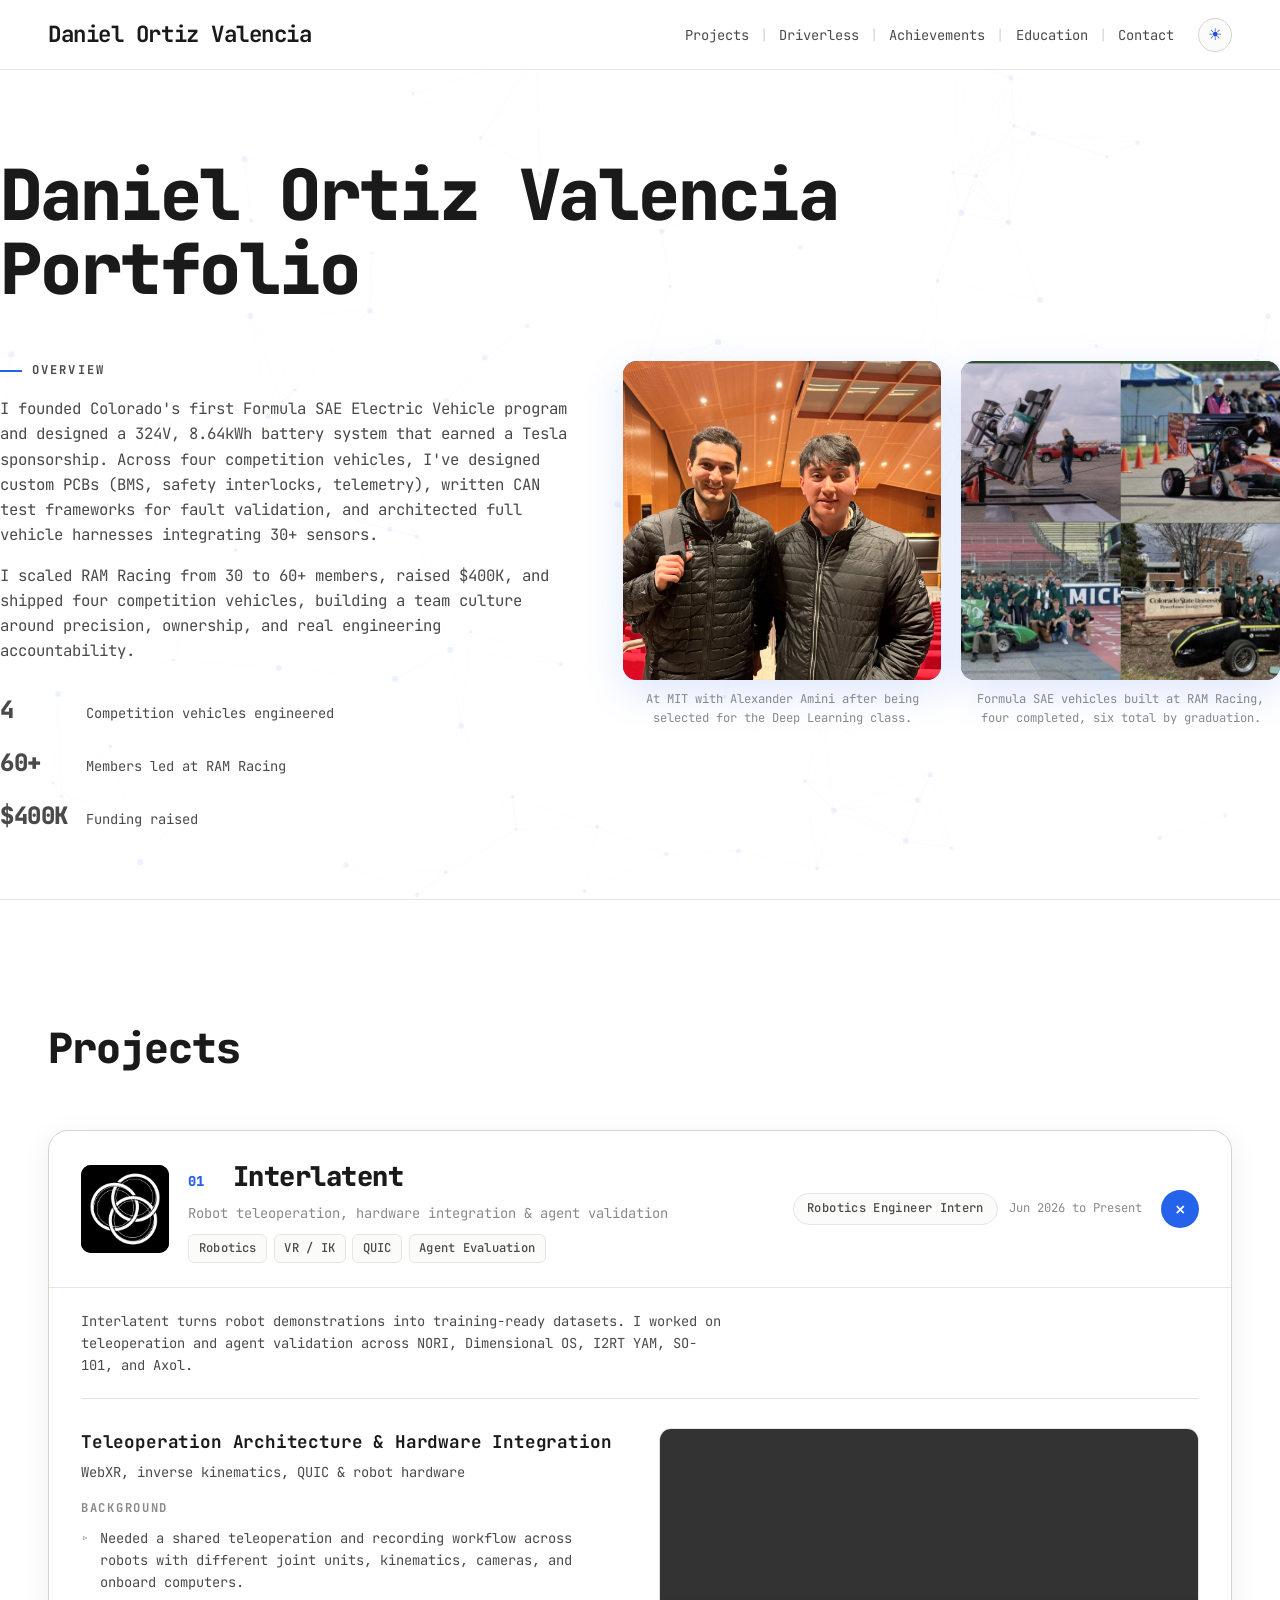
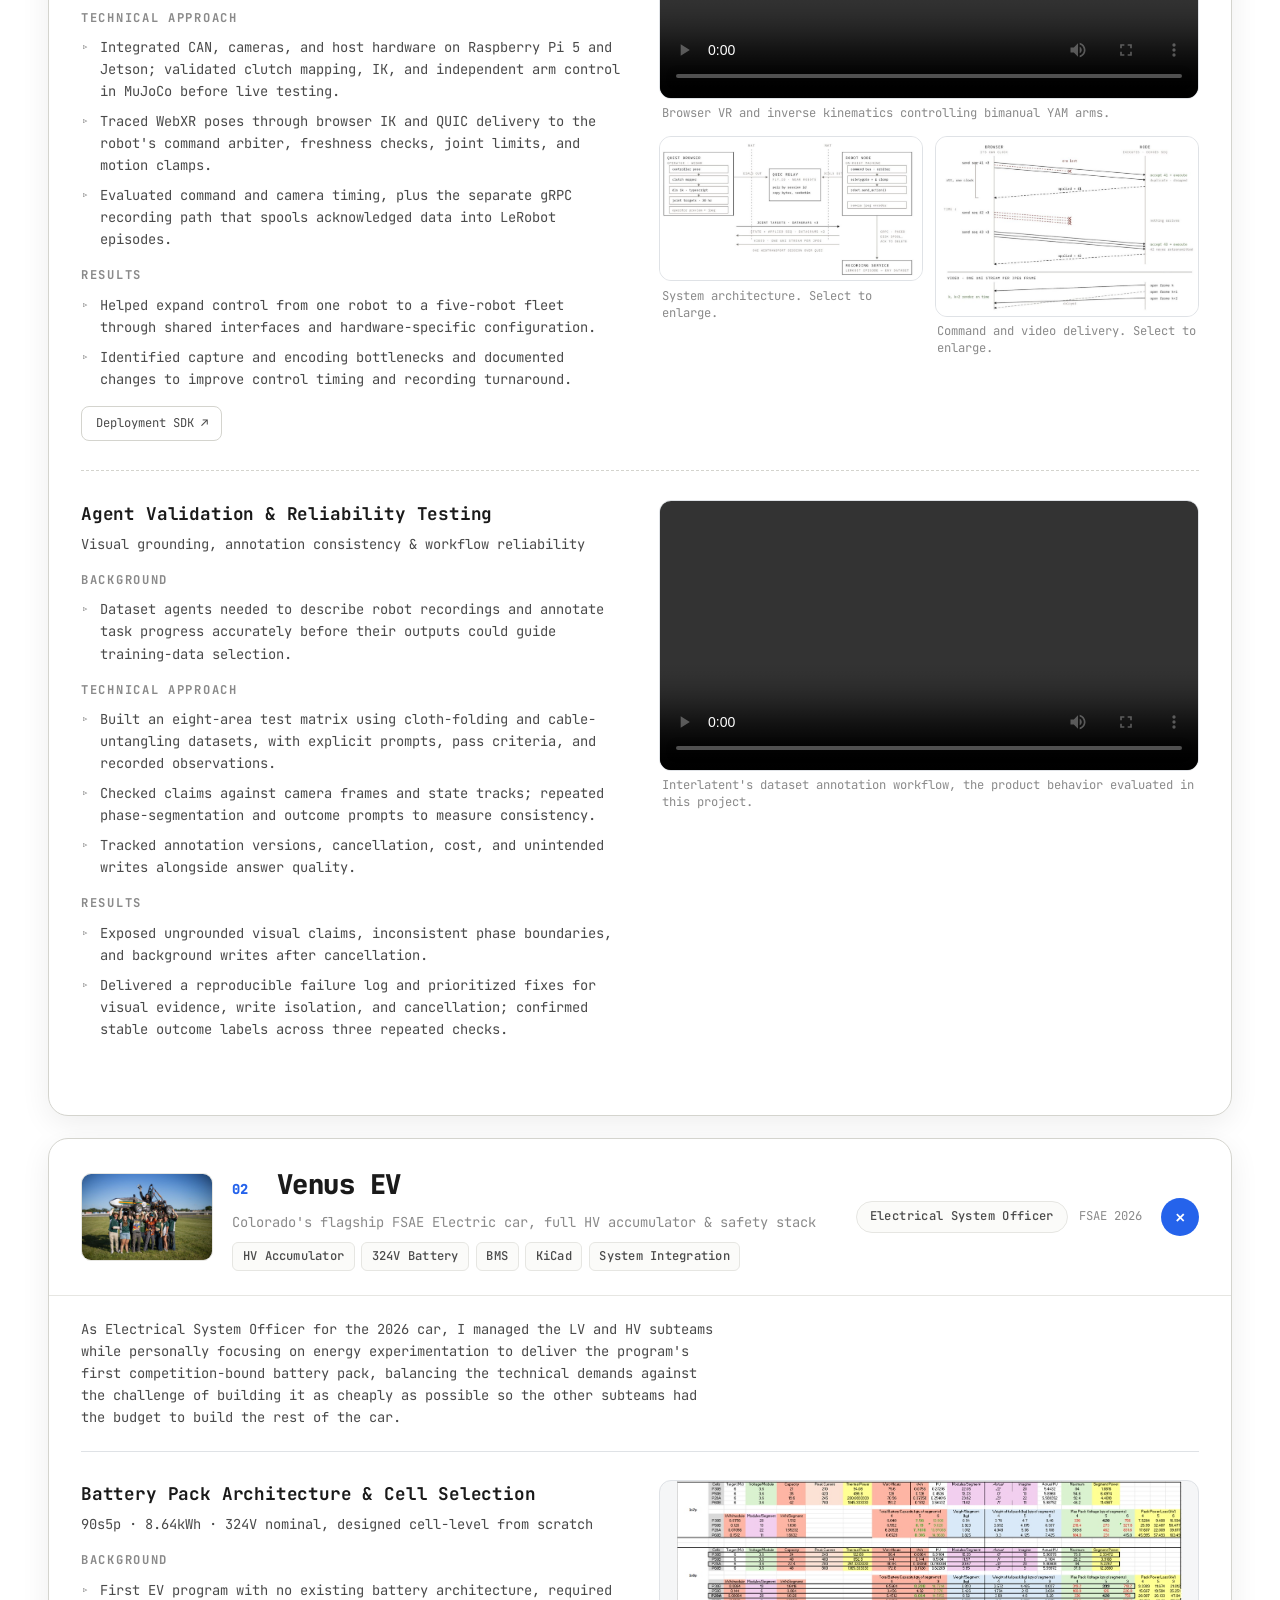
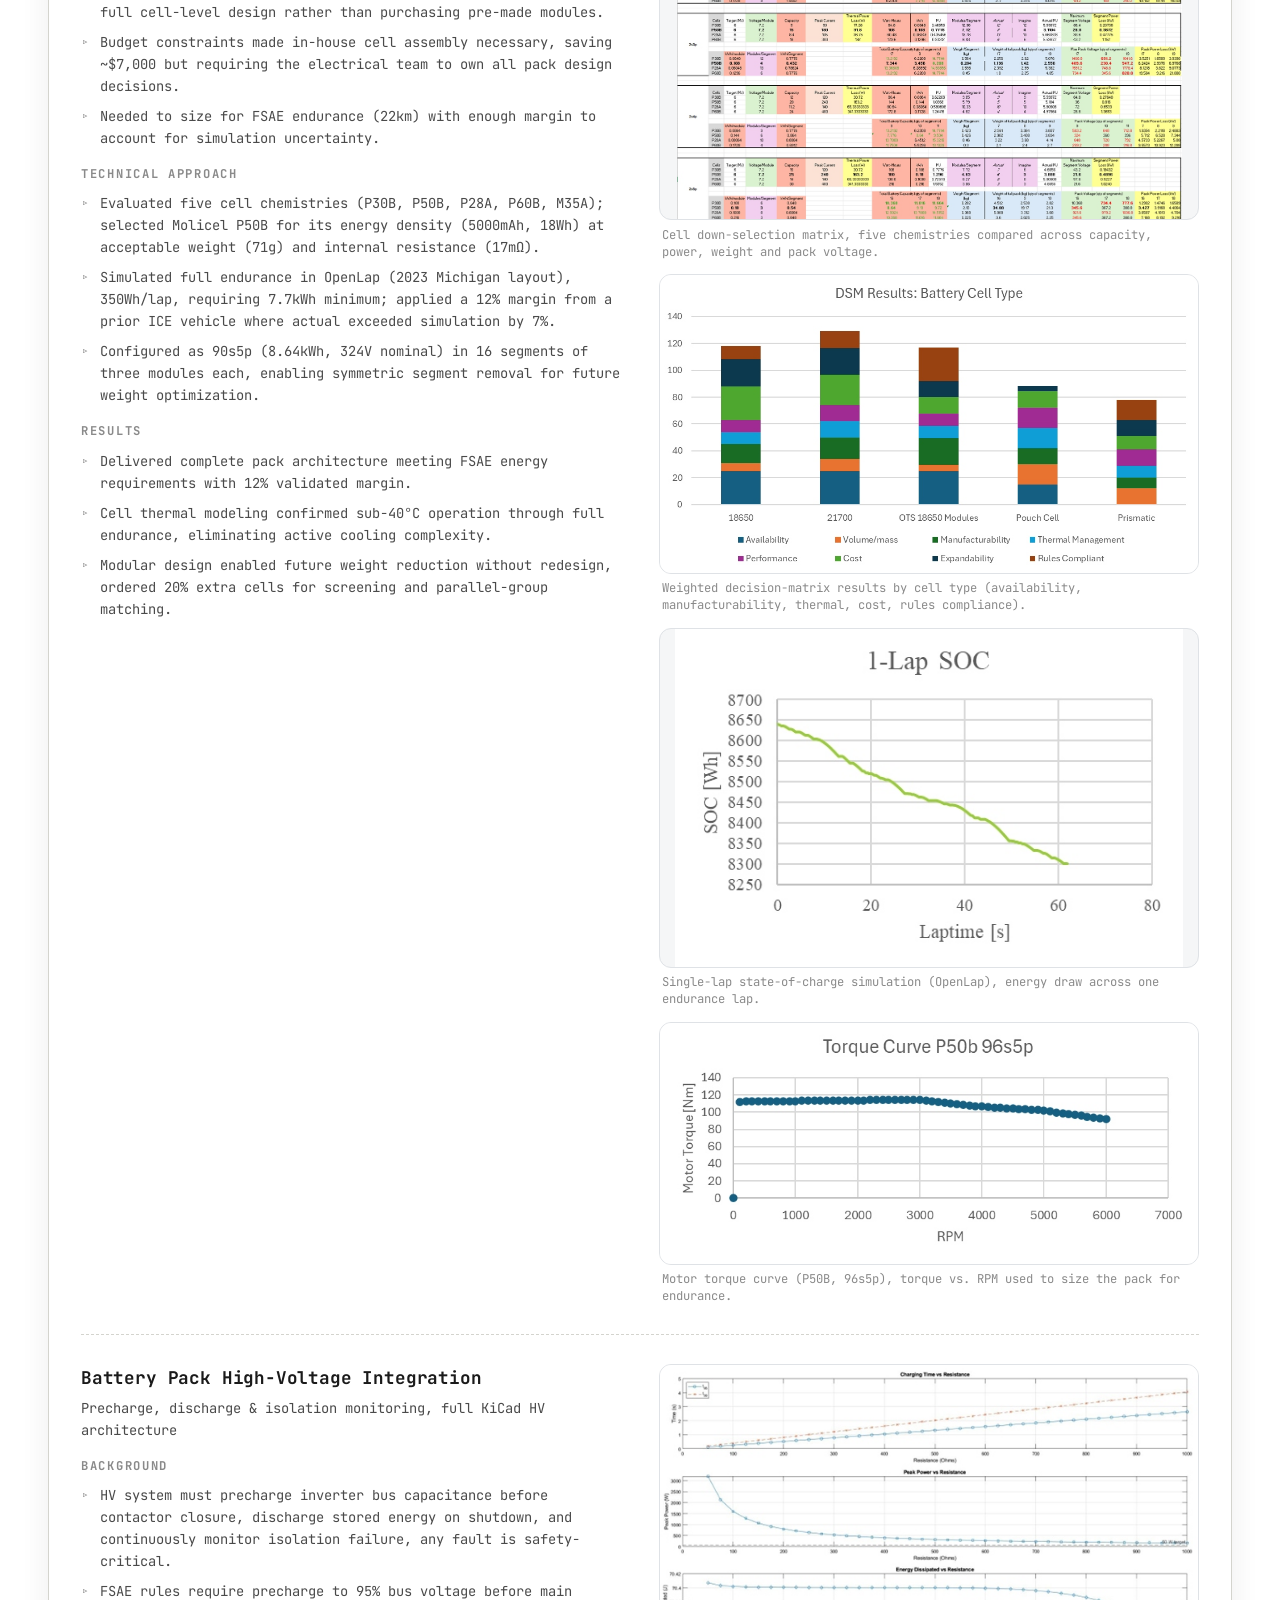
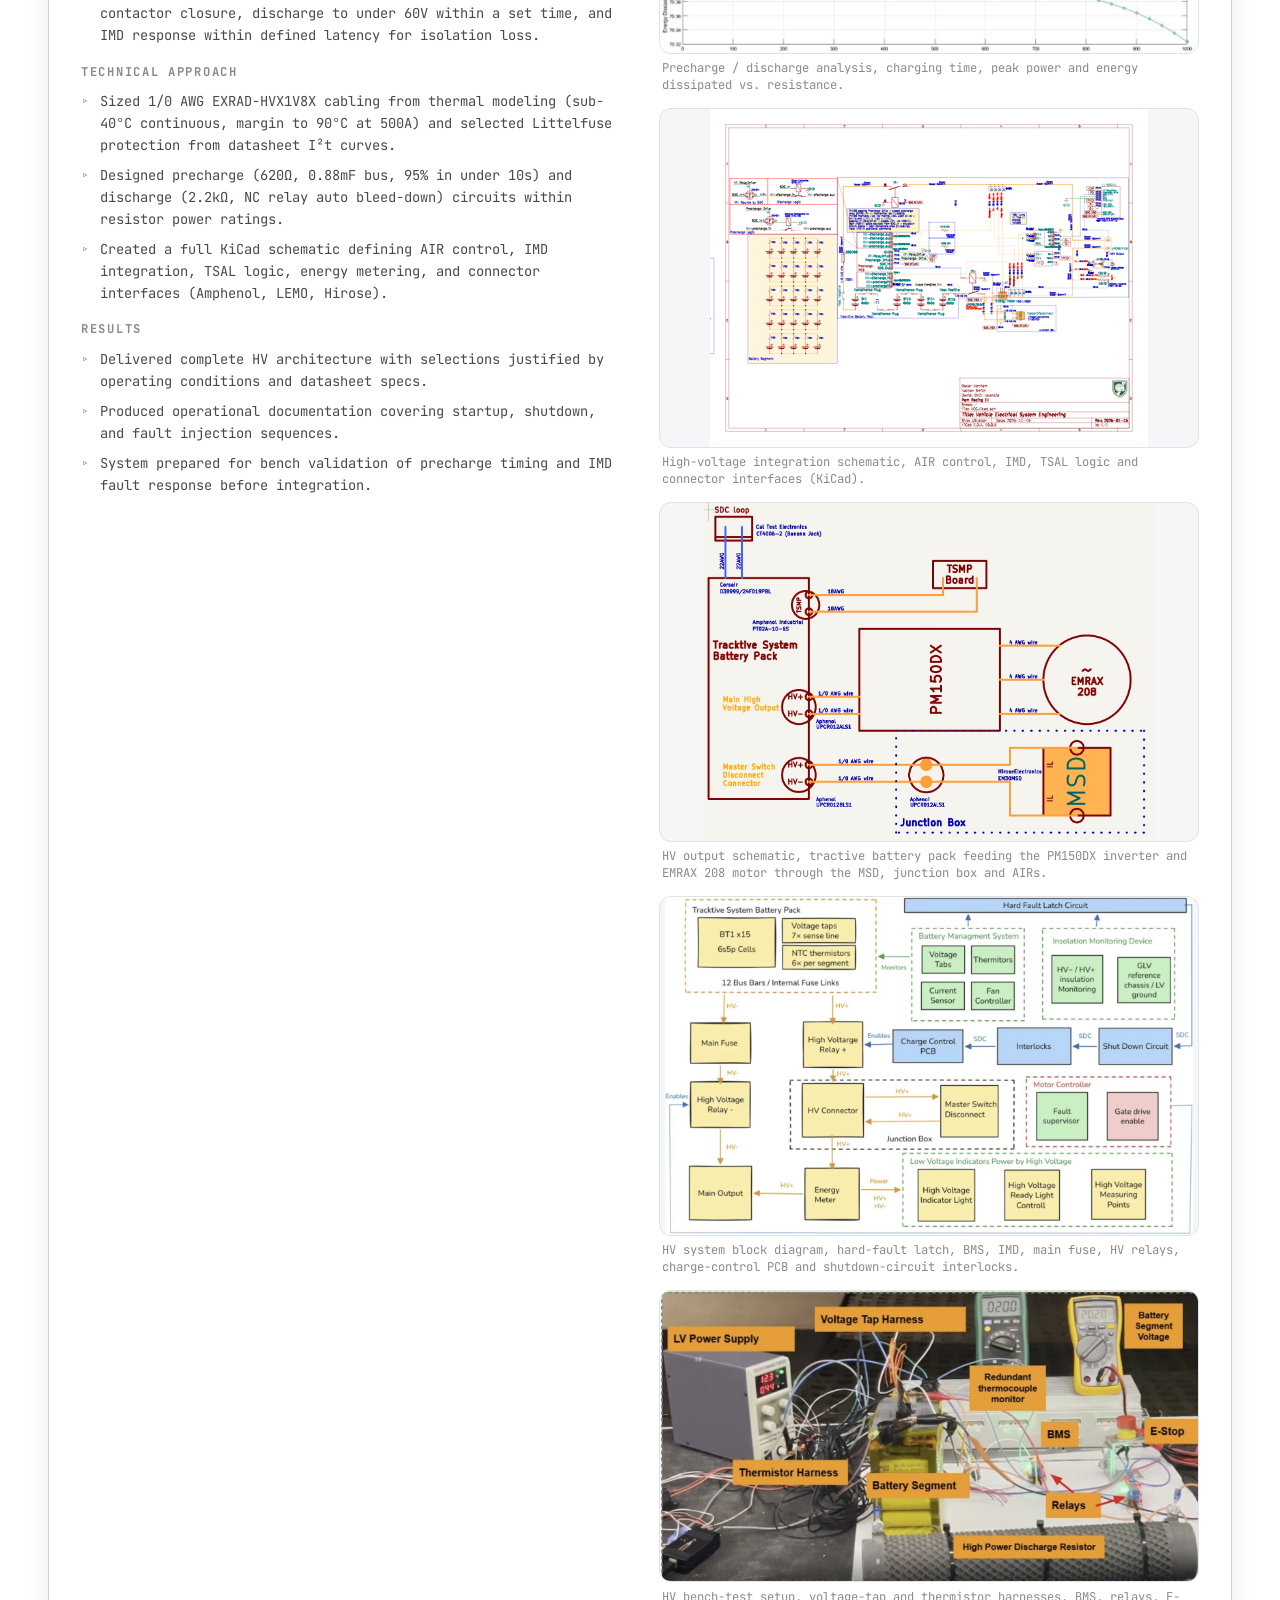
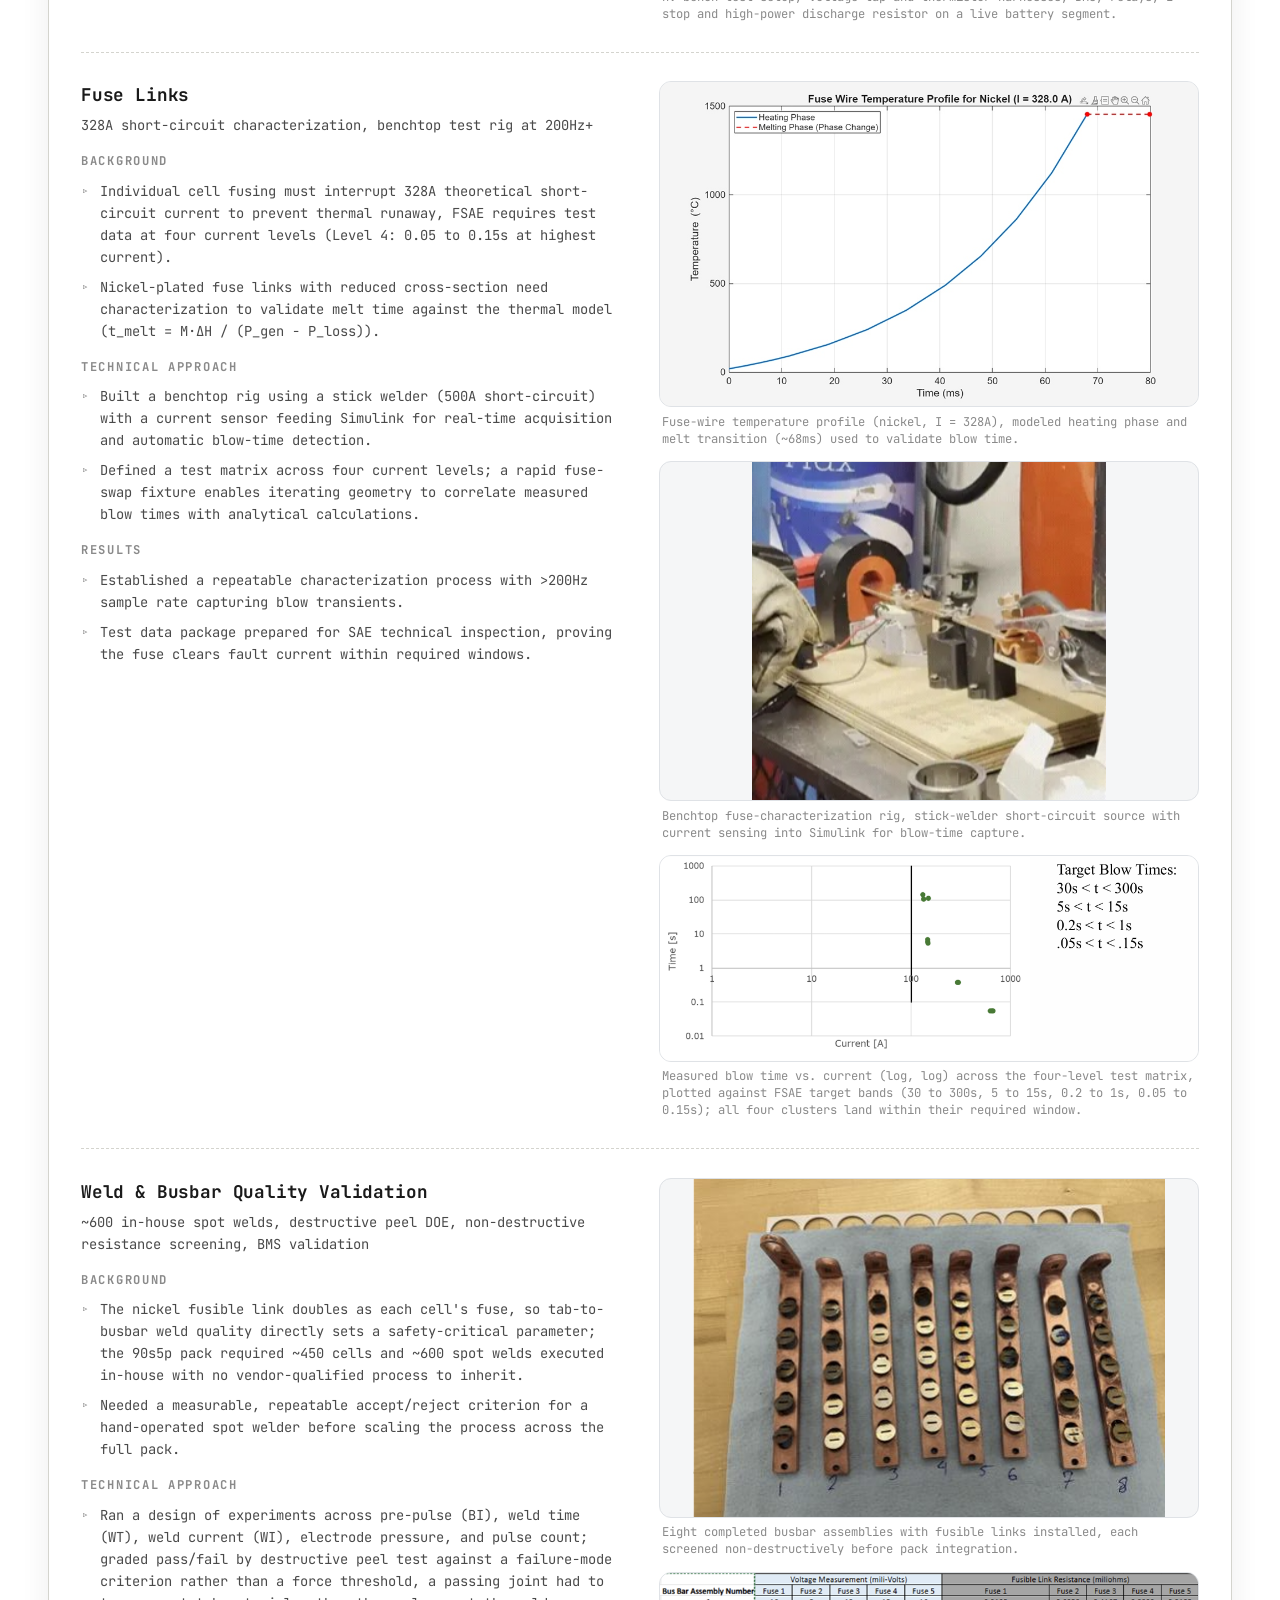
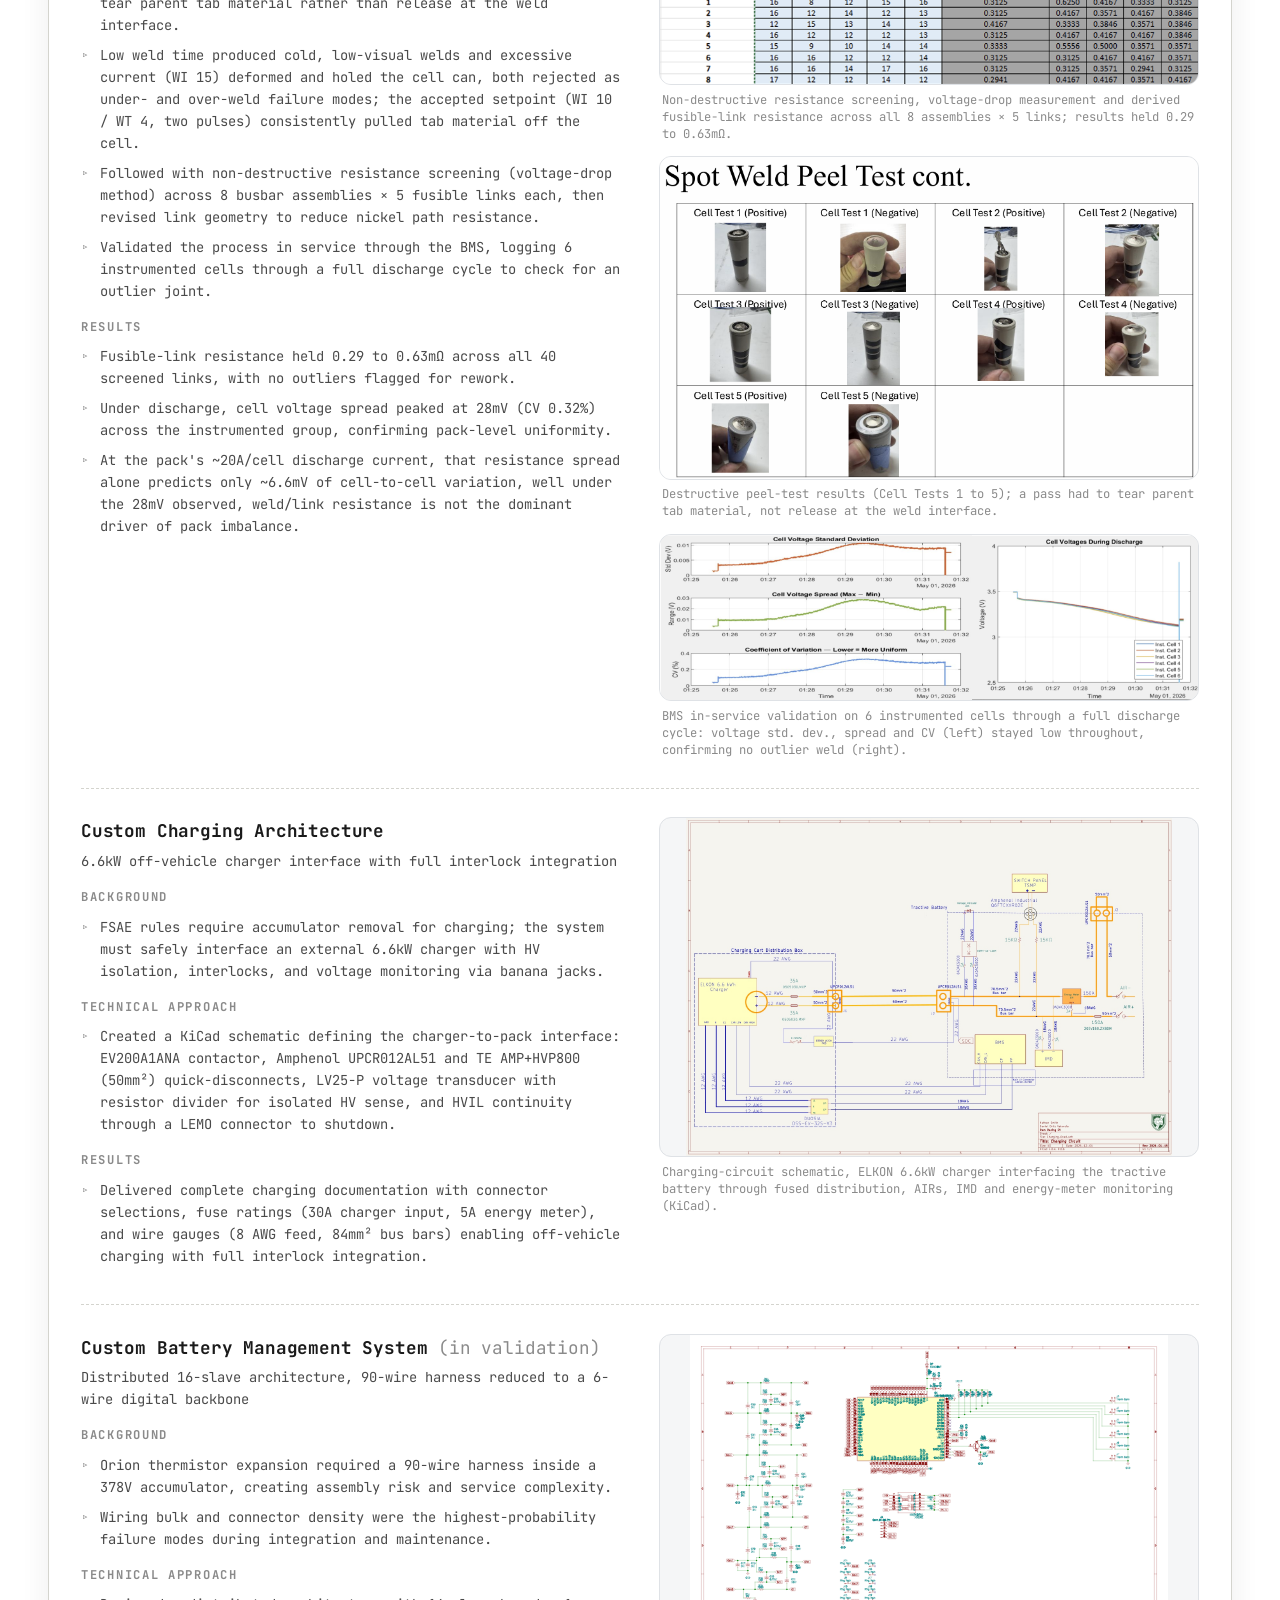
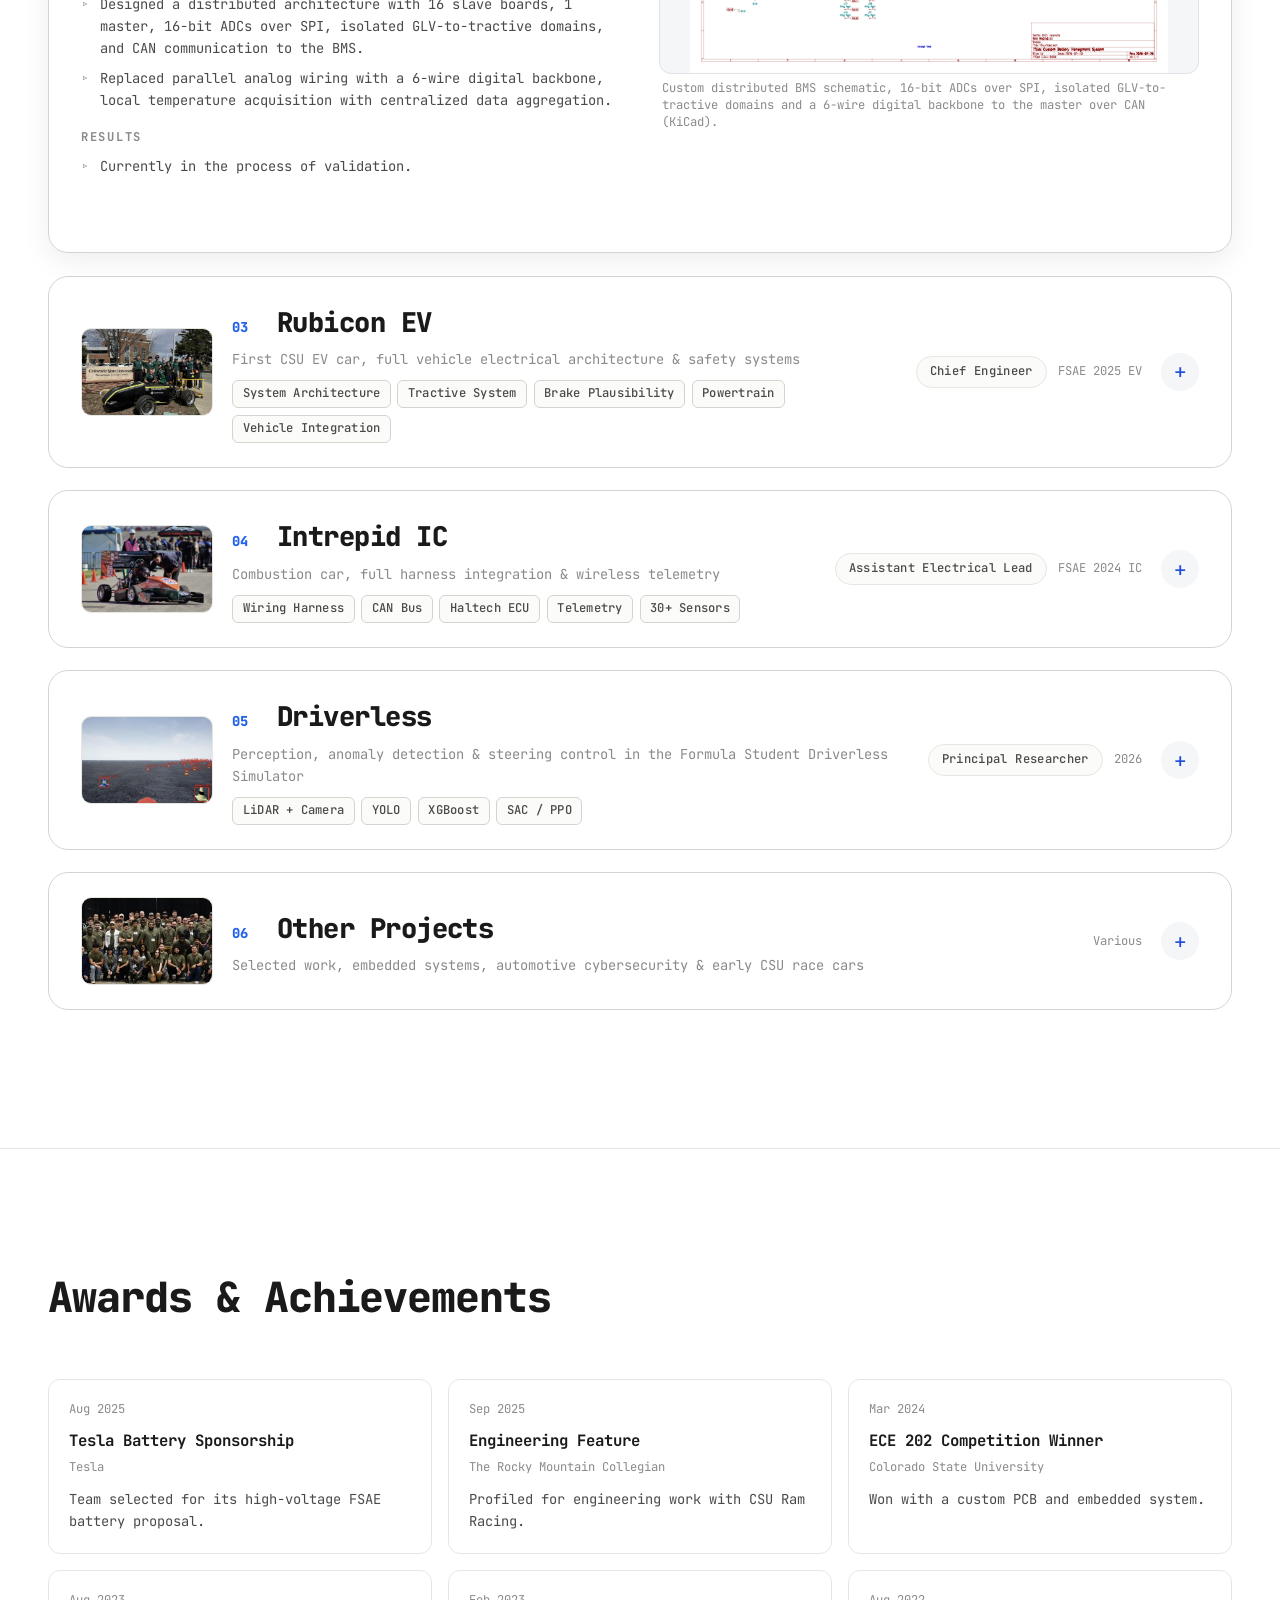
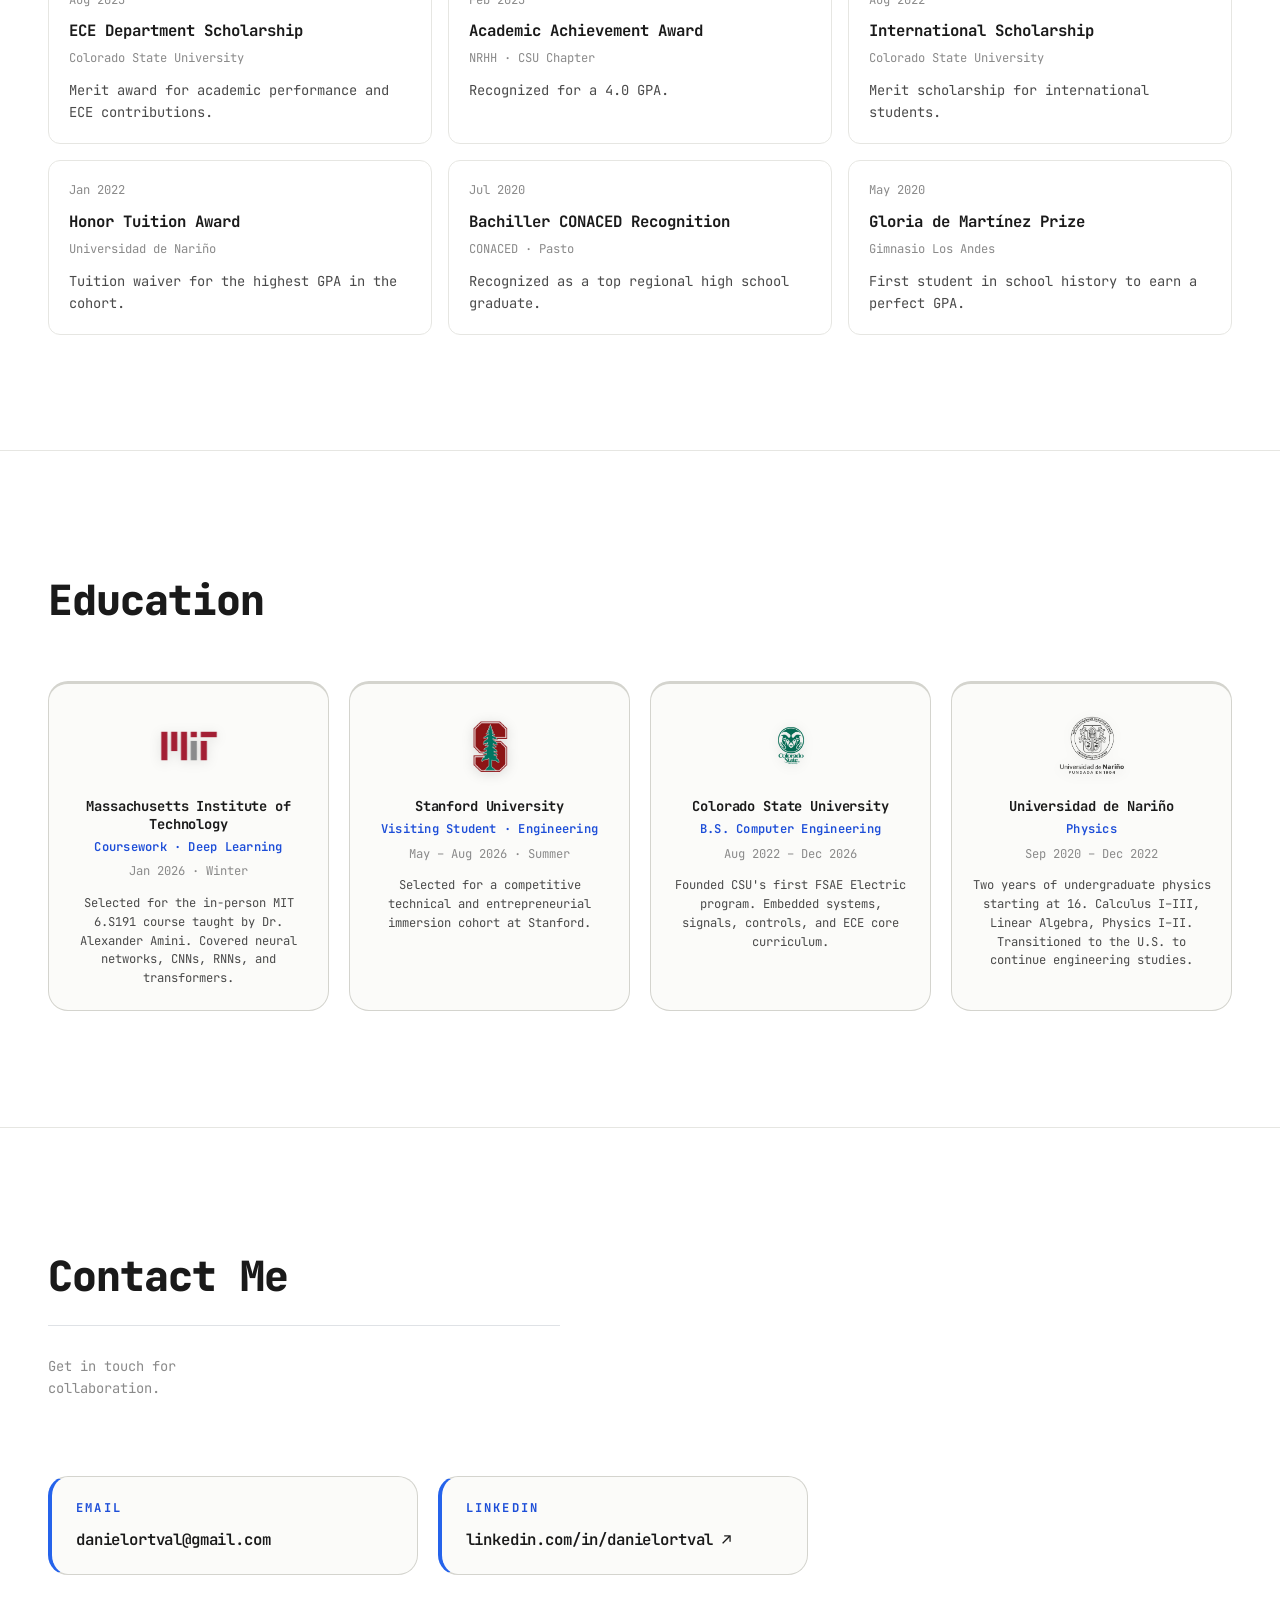
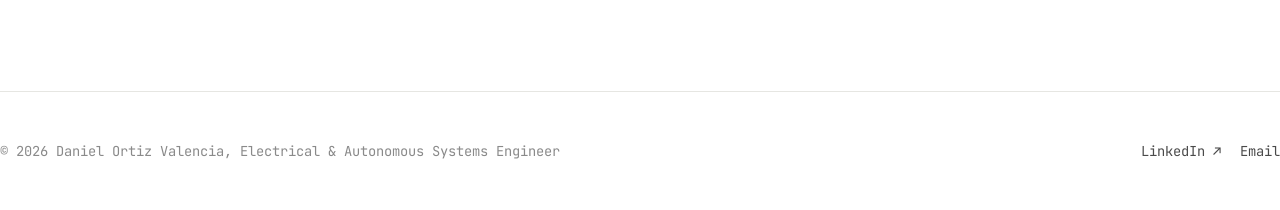
==== commit 0d1622fe: "Display full Interlatent logo in square thumbnail" ====
--- a/index.html
+++ b/index.html
@@ -11,7 +11,7 @@
 <link rel="preconnect" href="https://fonts.googleapis.com" />
 <link rel="preconnect" href="https://fonts.gstatic.com" crossorigin />
 <link href="https://fonts.googleapis.com/css2?family=JetBrains+Mono:wght@300;400;500;700;800&display=swap" rel="stylesheet" />
-<link rel="stylesheet" href="styles.css?v=portfolio-7" />
+<link rel="stylesheet" href="styles.css?v=portfolio-8" />
 <link rel="icon" href="data:image/svg+xml,%3Csvg xmlns='http://www.w3.org/2000/svg' viewBox='0 0 32 32'%3E%3Crect width='32' height='32' rx='7' fill='%232563eb'/%3E%3Cpath d='M9 8h6a8 8 0 010 16H9z' fill='none' stroke='white' stroke-width='3'/%3E%3C/svg%3E" />
 </head>
 <body>
--- a/styles.css
+++ b/styles.css
@@ -824,8 +824,11 @@
 }
 
 /* Official Interlatent mark, shared by both independent case studies. */
-.car-thumb--logo { background: #fff; }
-.car-thumb--logo img { object-fit: contain; padding: .45rem; }
+.car-thumb--logo { width: 88px; height: 88px; background: #000; border: 0; }
+.car-thumb--logo img { object-fit: contain; padding: 0; }
+@media (max-width: 560px) {
+  .car-thumb--logo { width: 96px; height: 96px; }
+}
 
 /* Restrained accents: neutral content, blue reserved for small navigation cues. */
 .car-role, .section-label, .stat .num, .lead-card .lorg, .prize .pyear { color: var(--ink-soft); }
